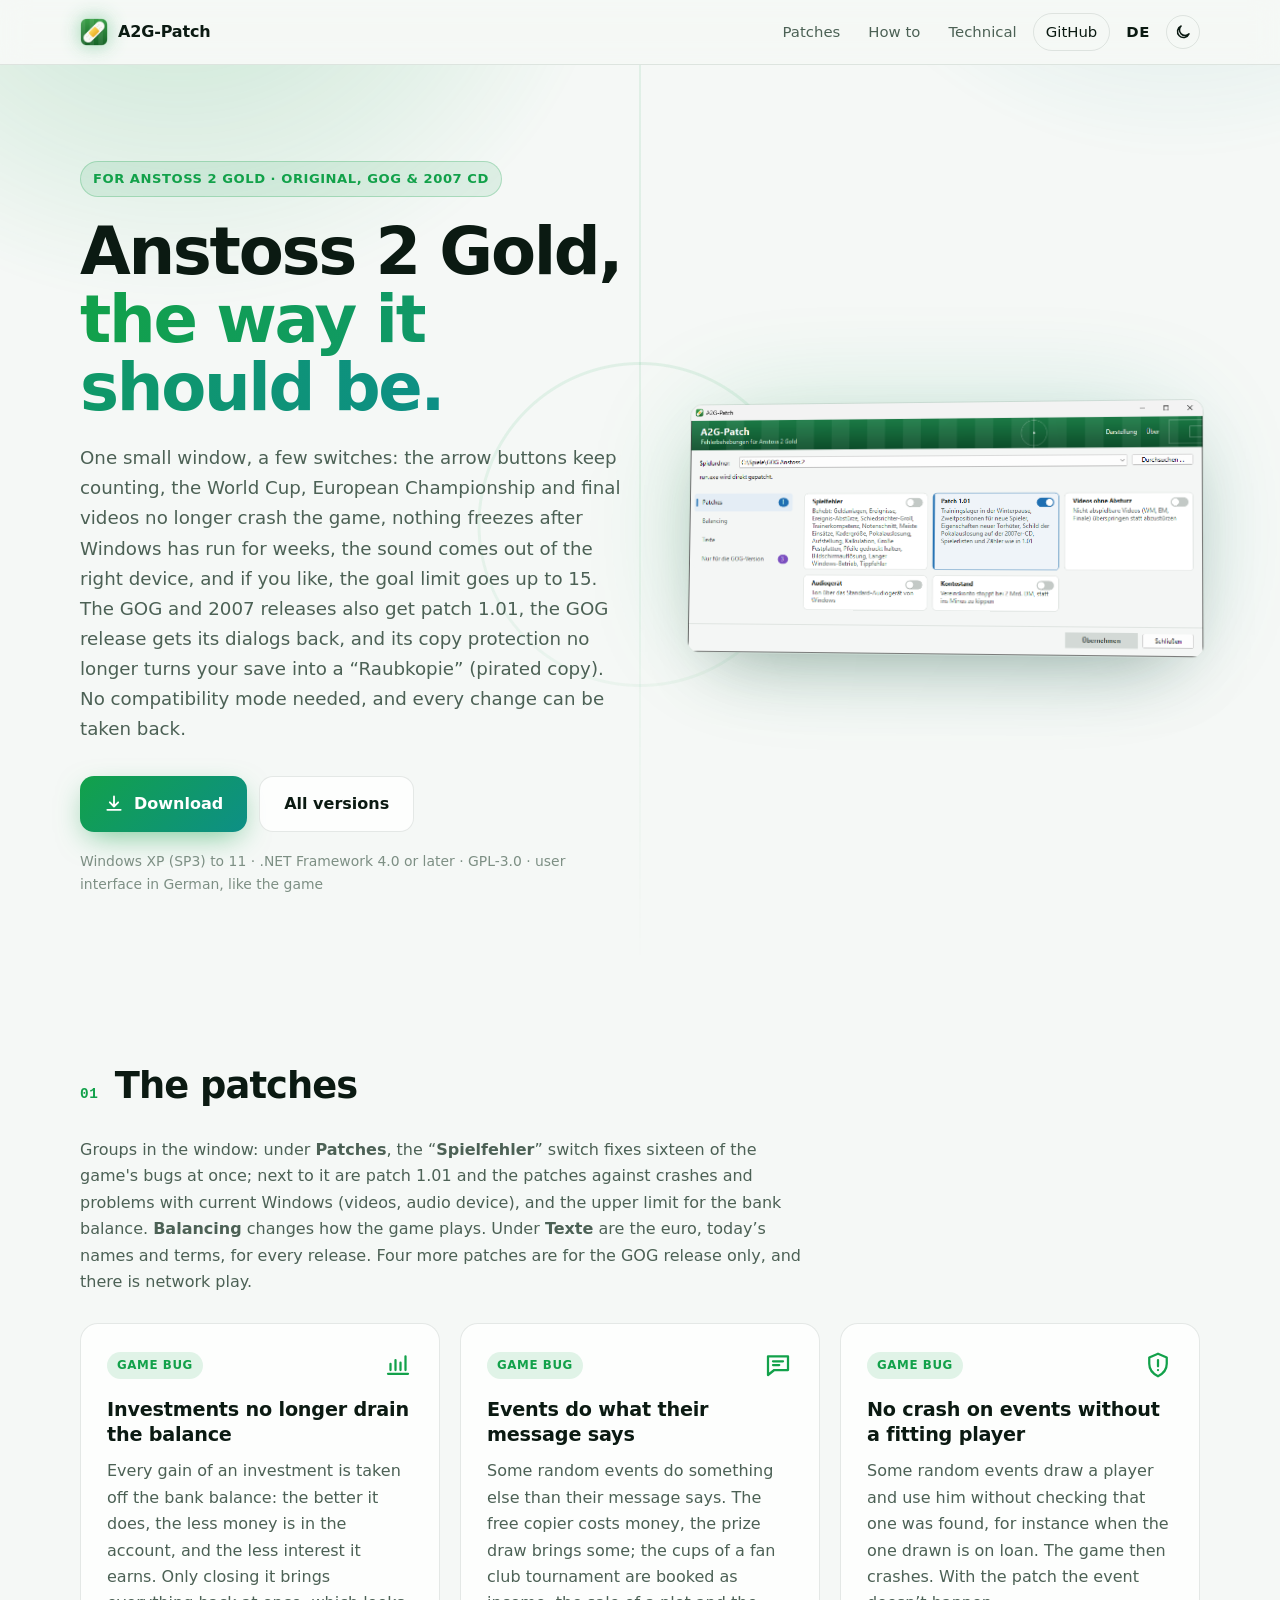
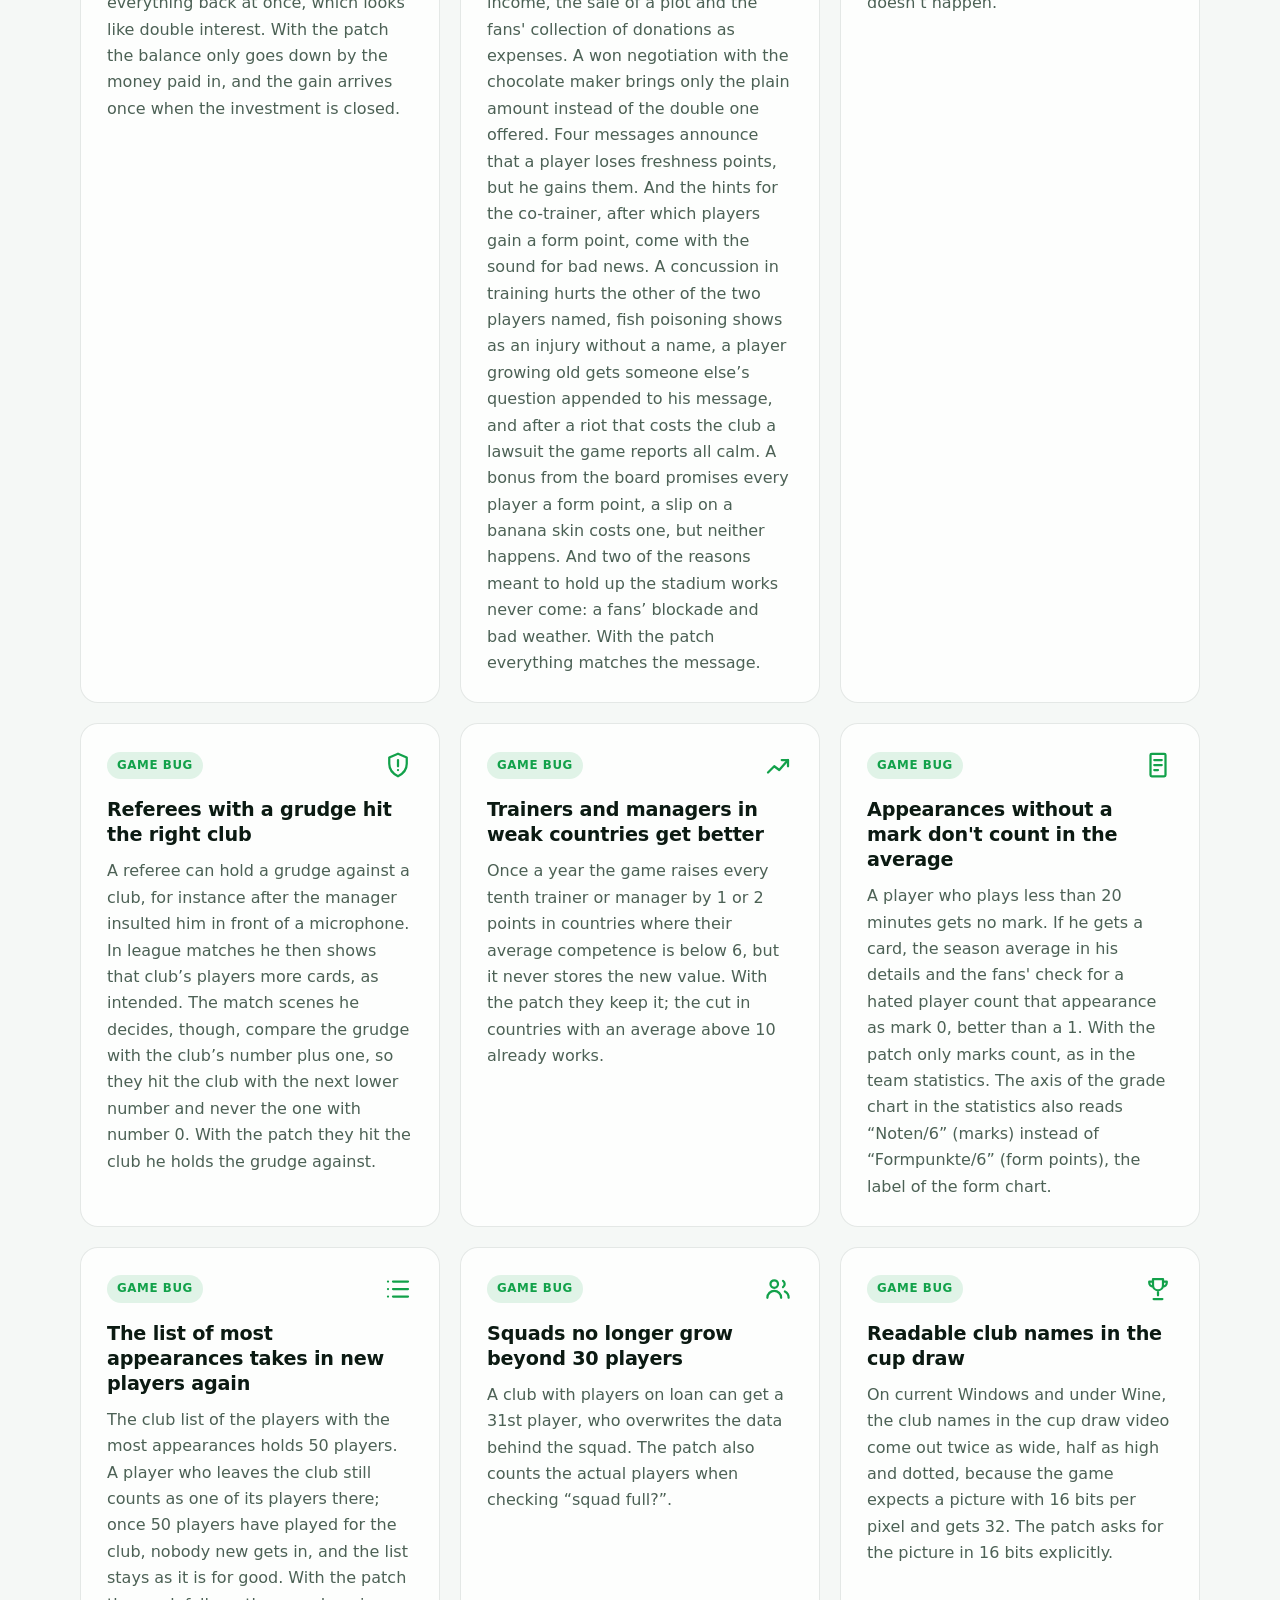
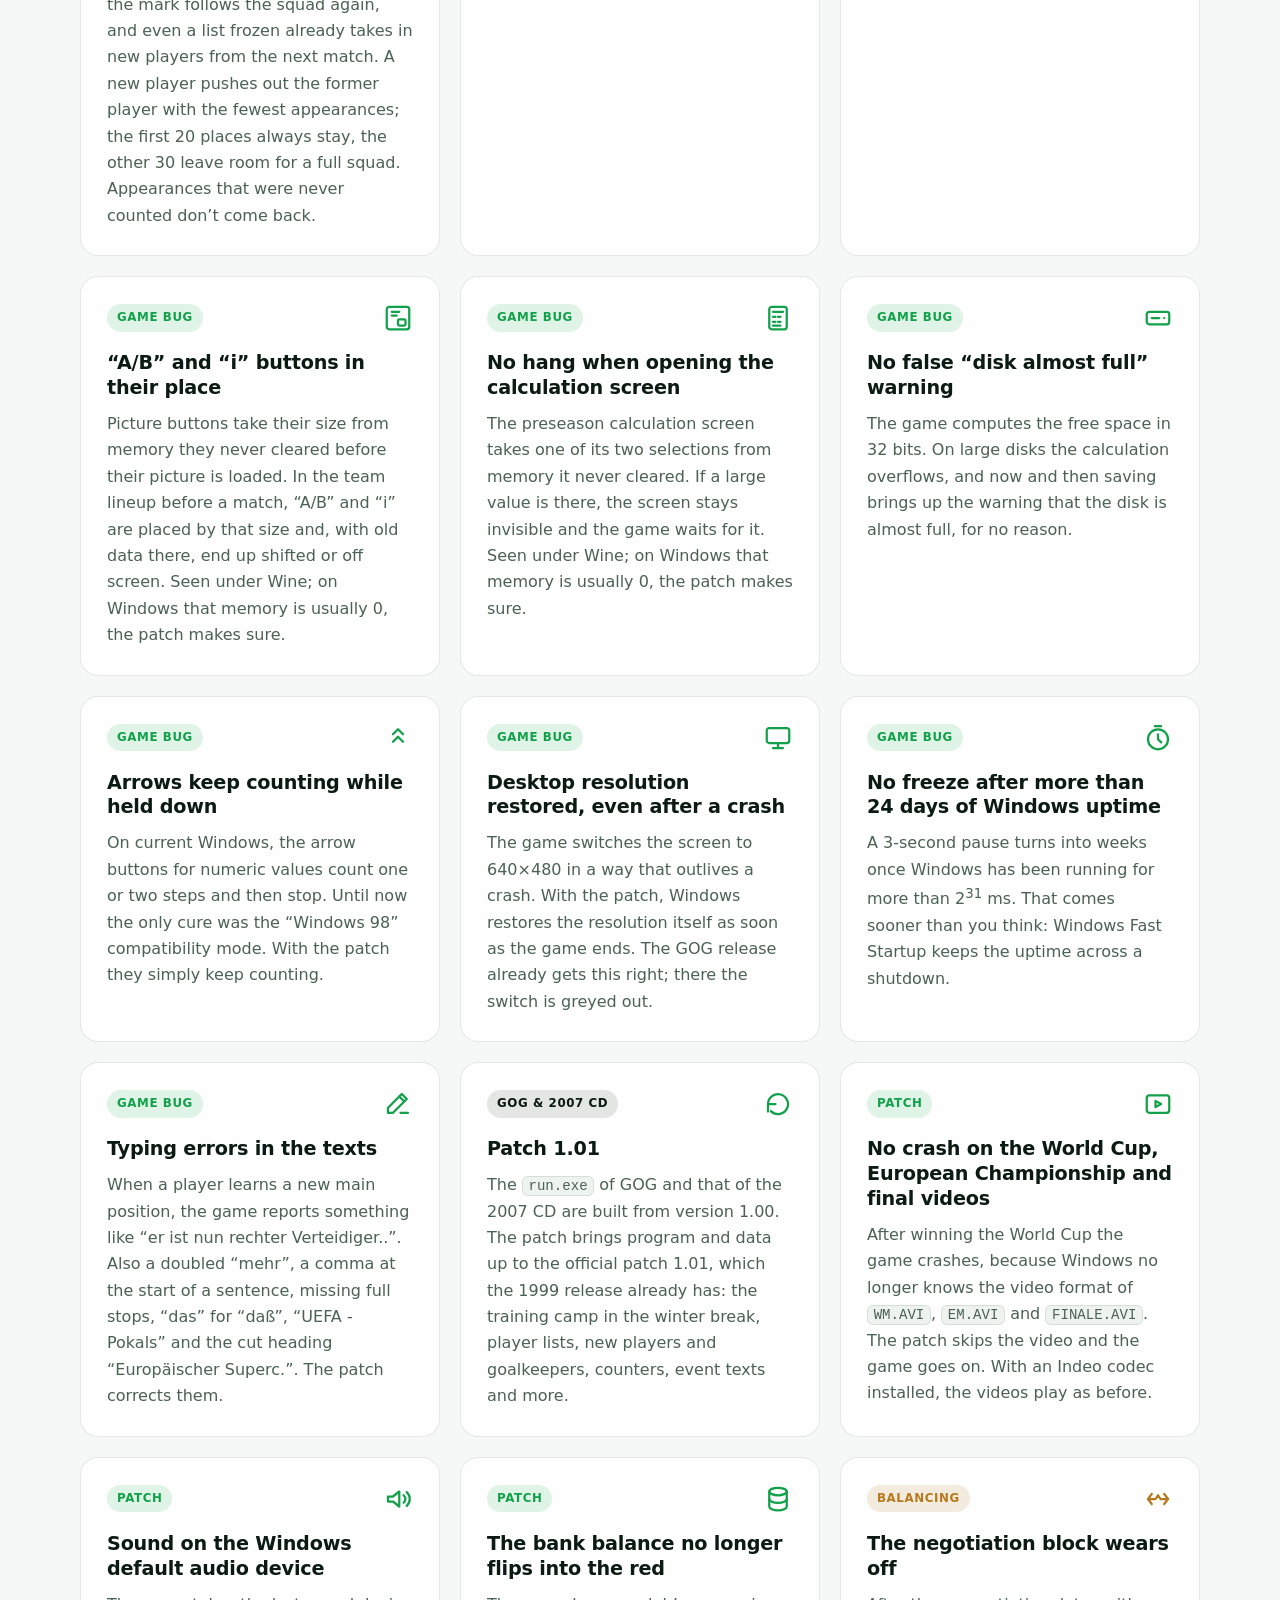
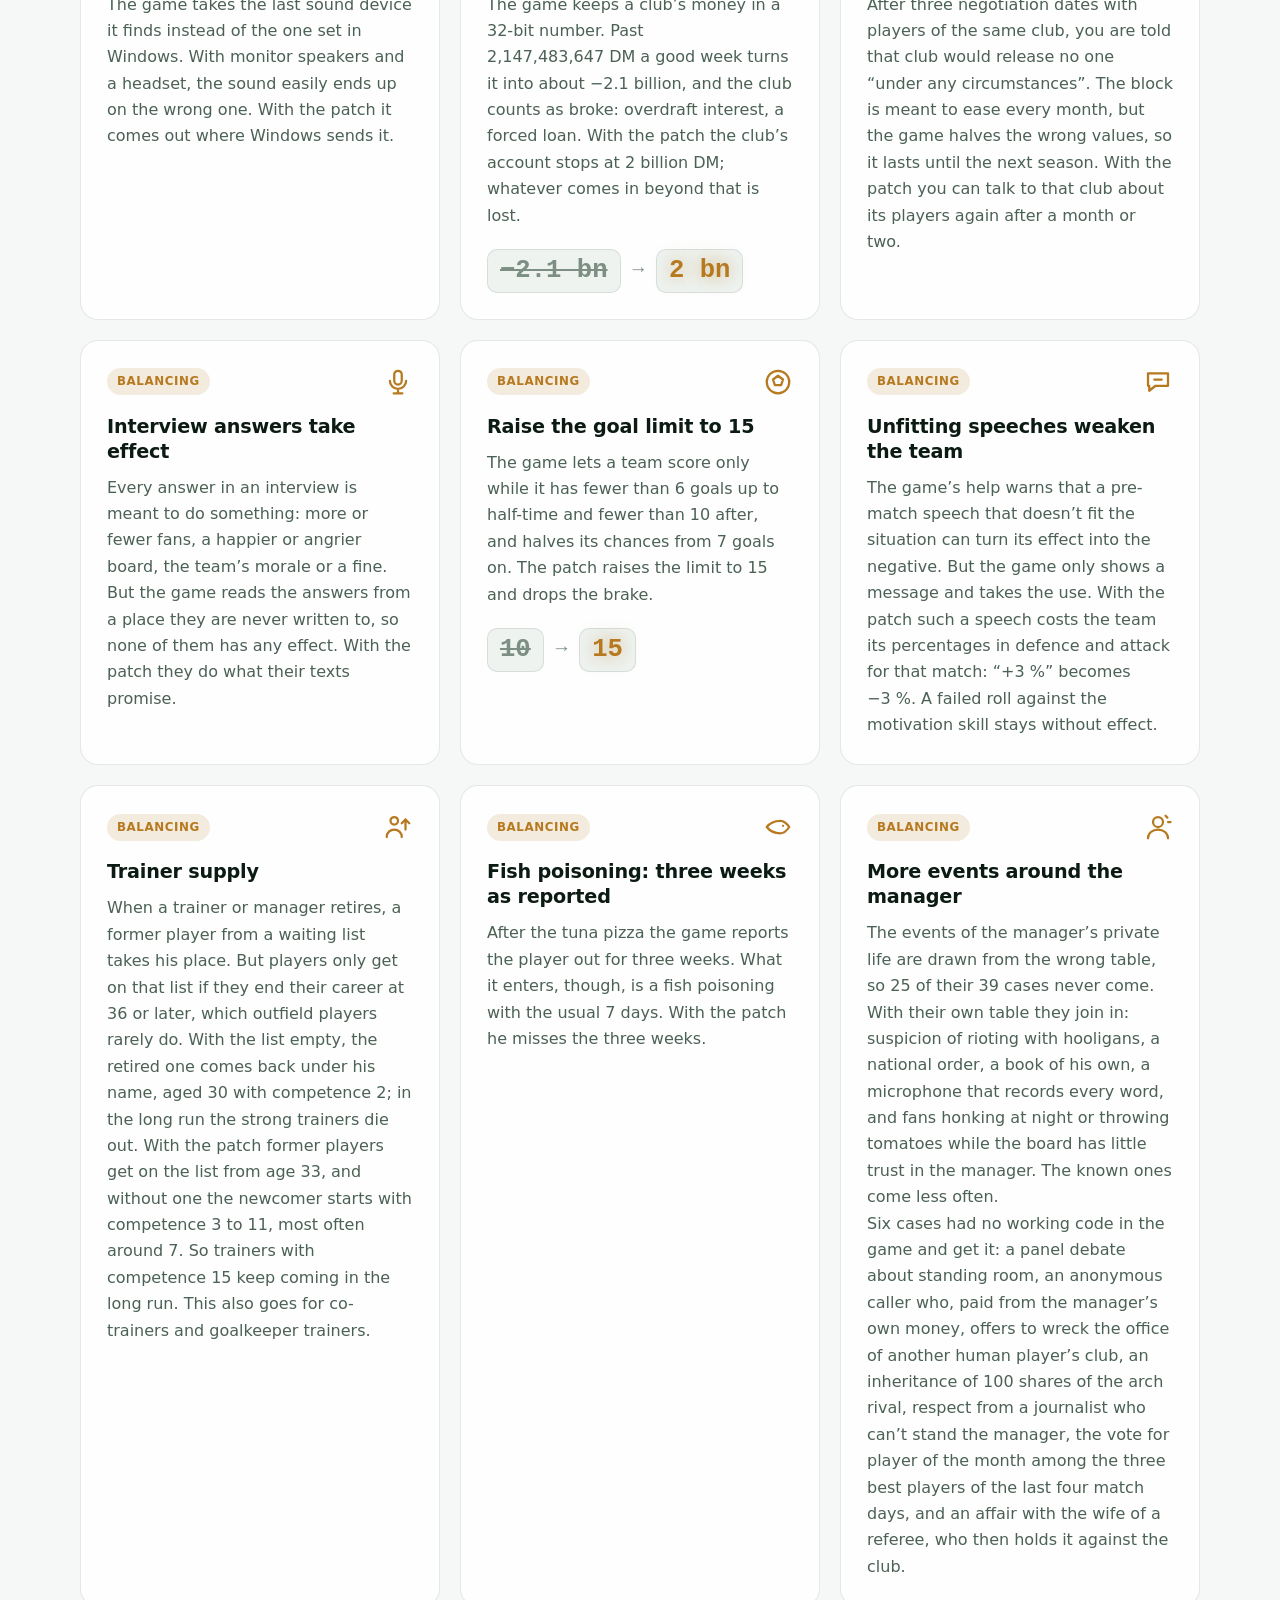
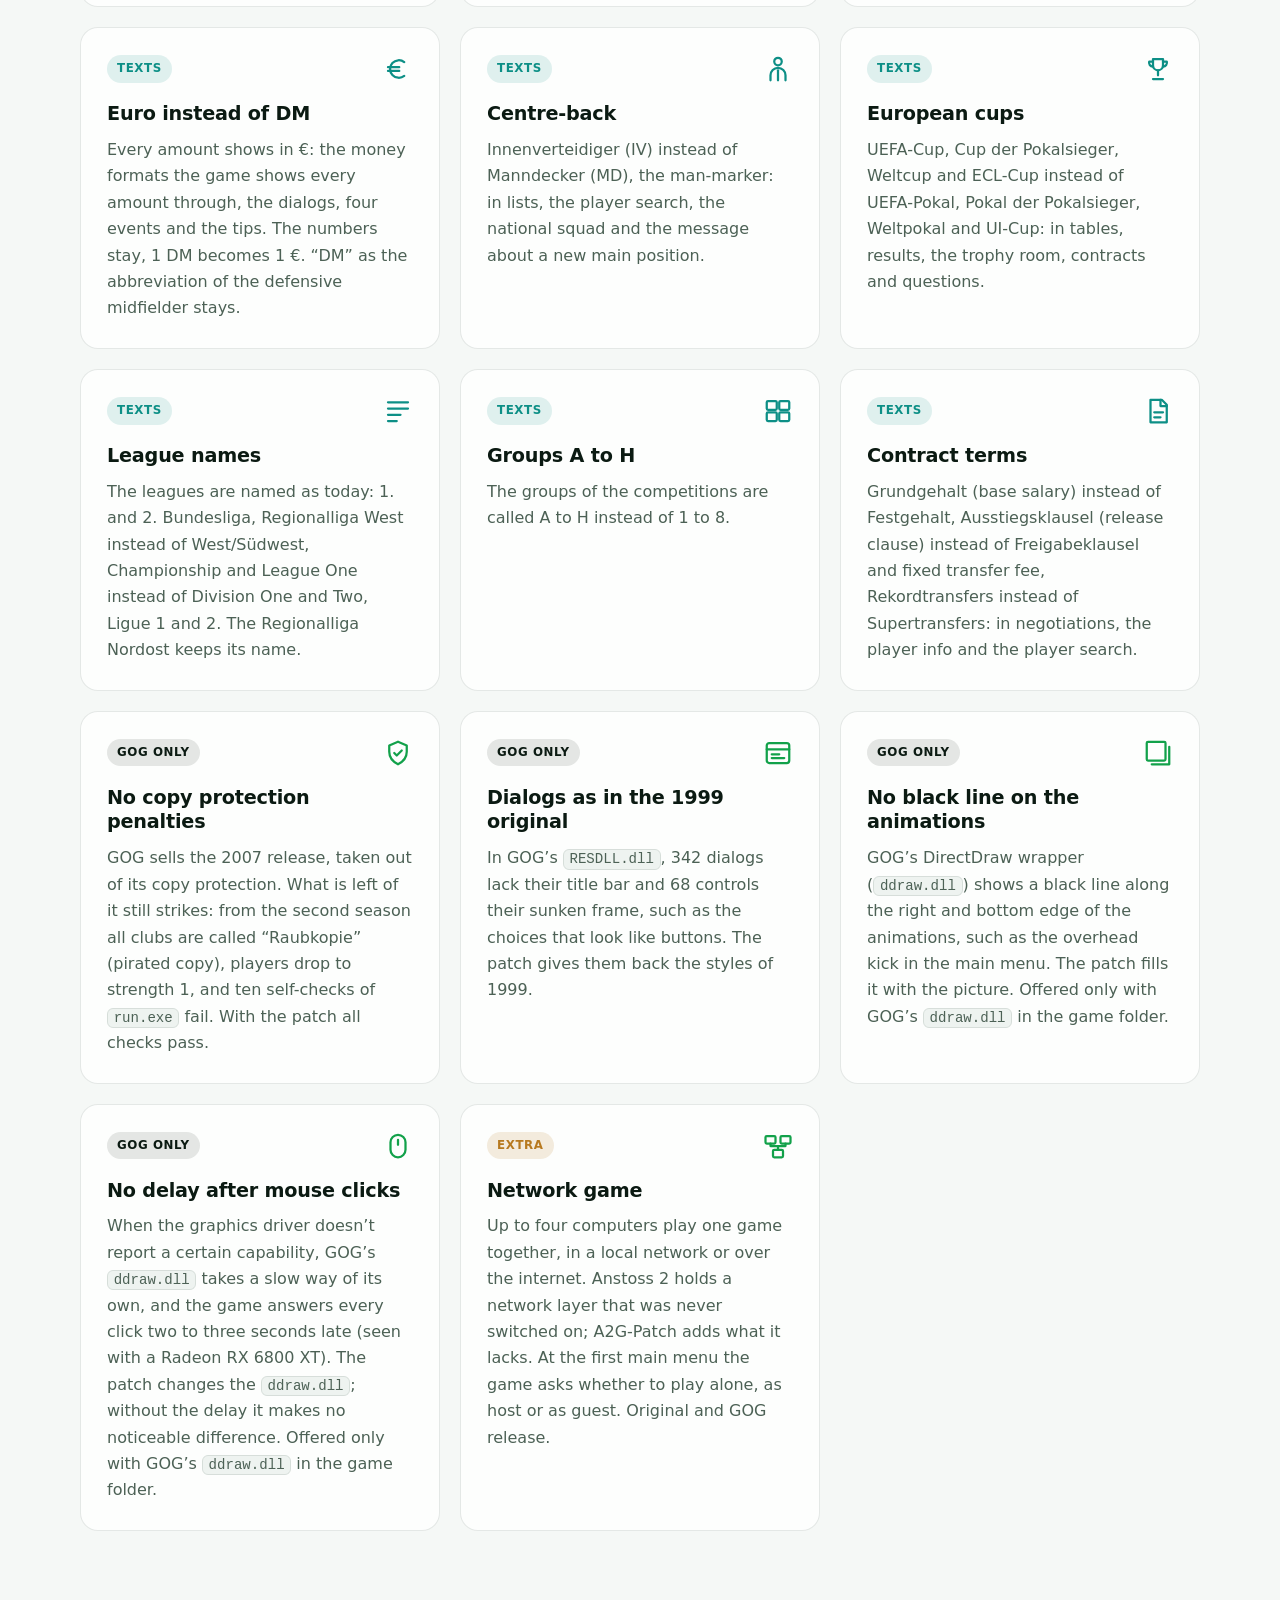
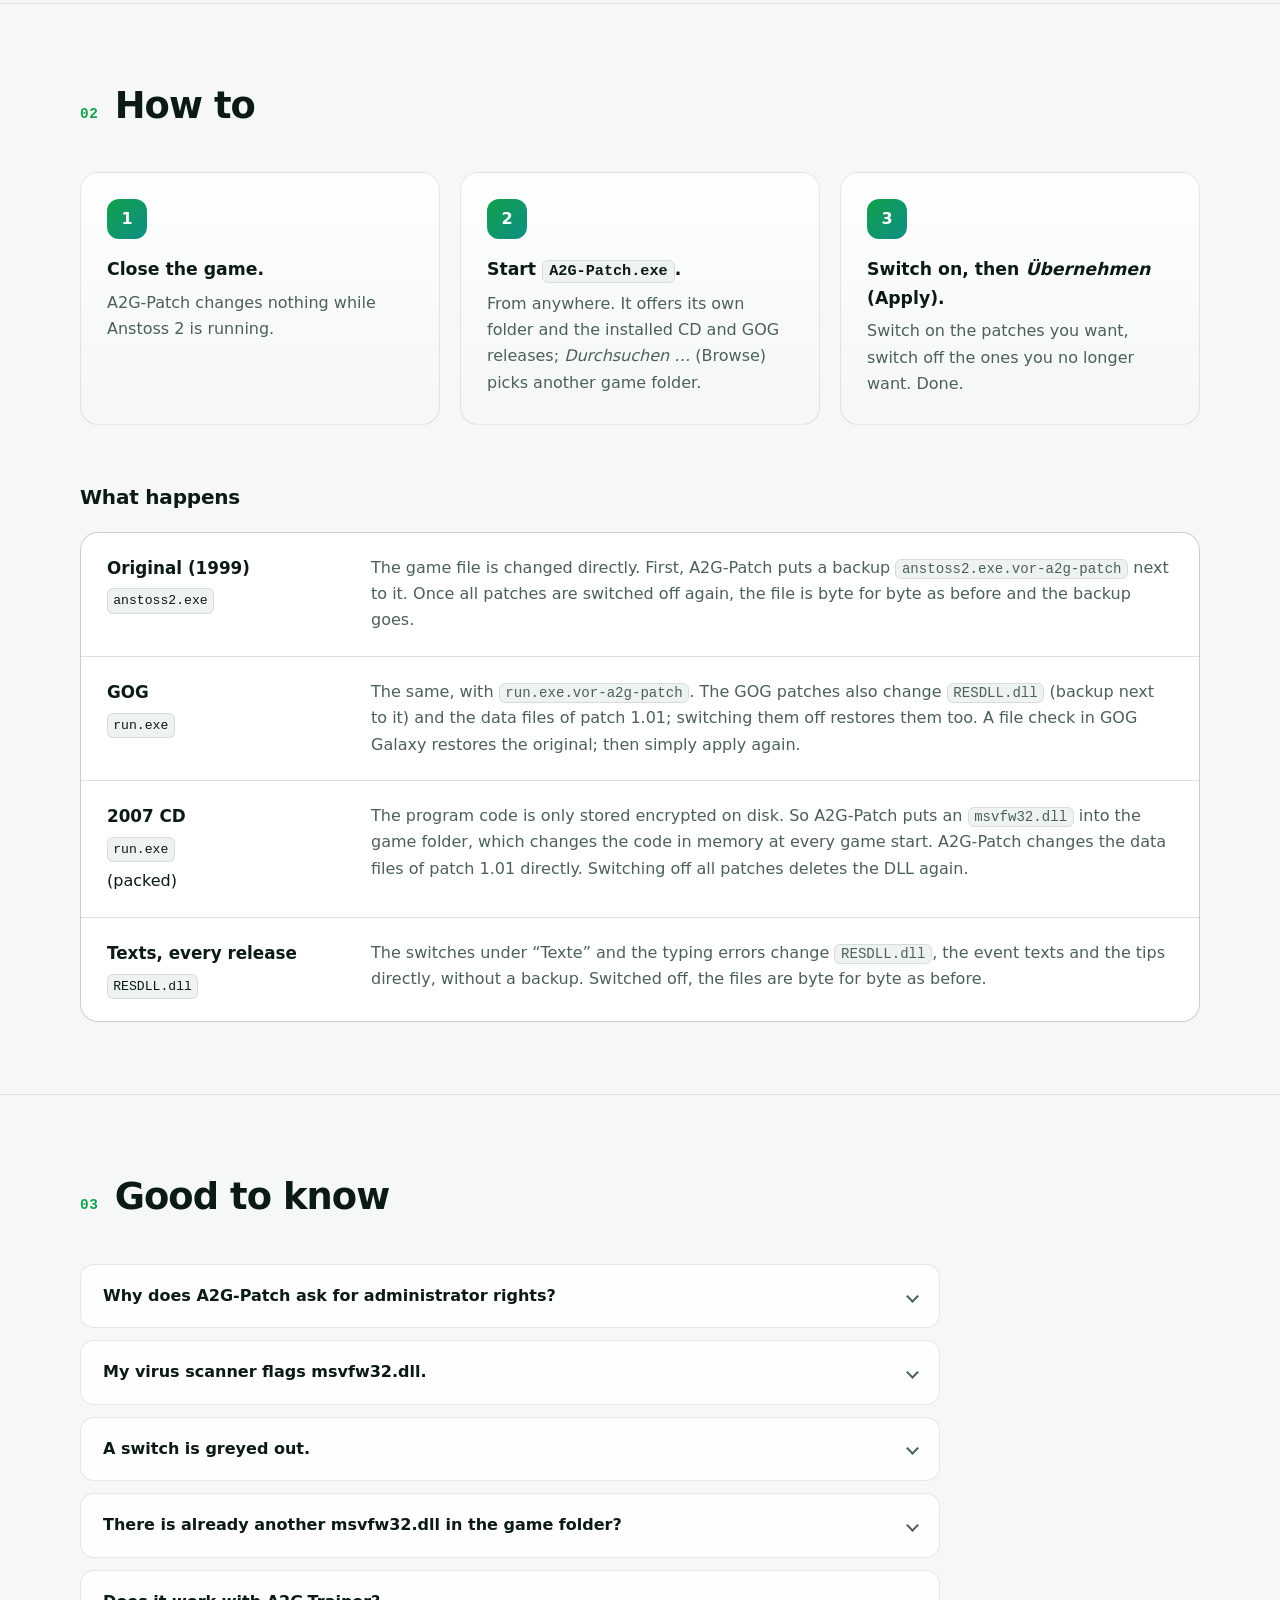
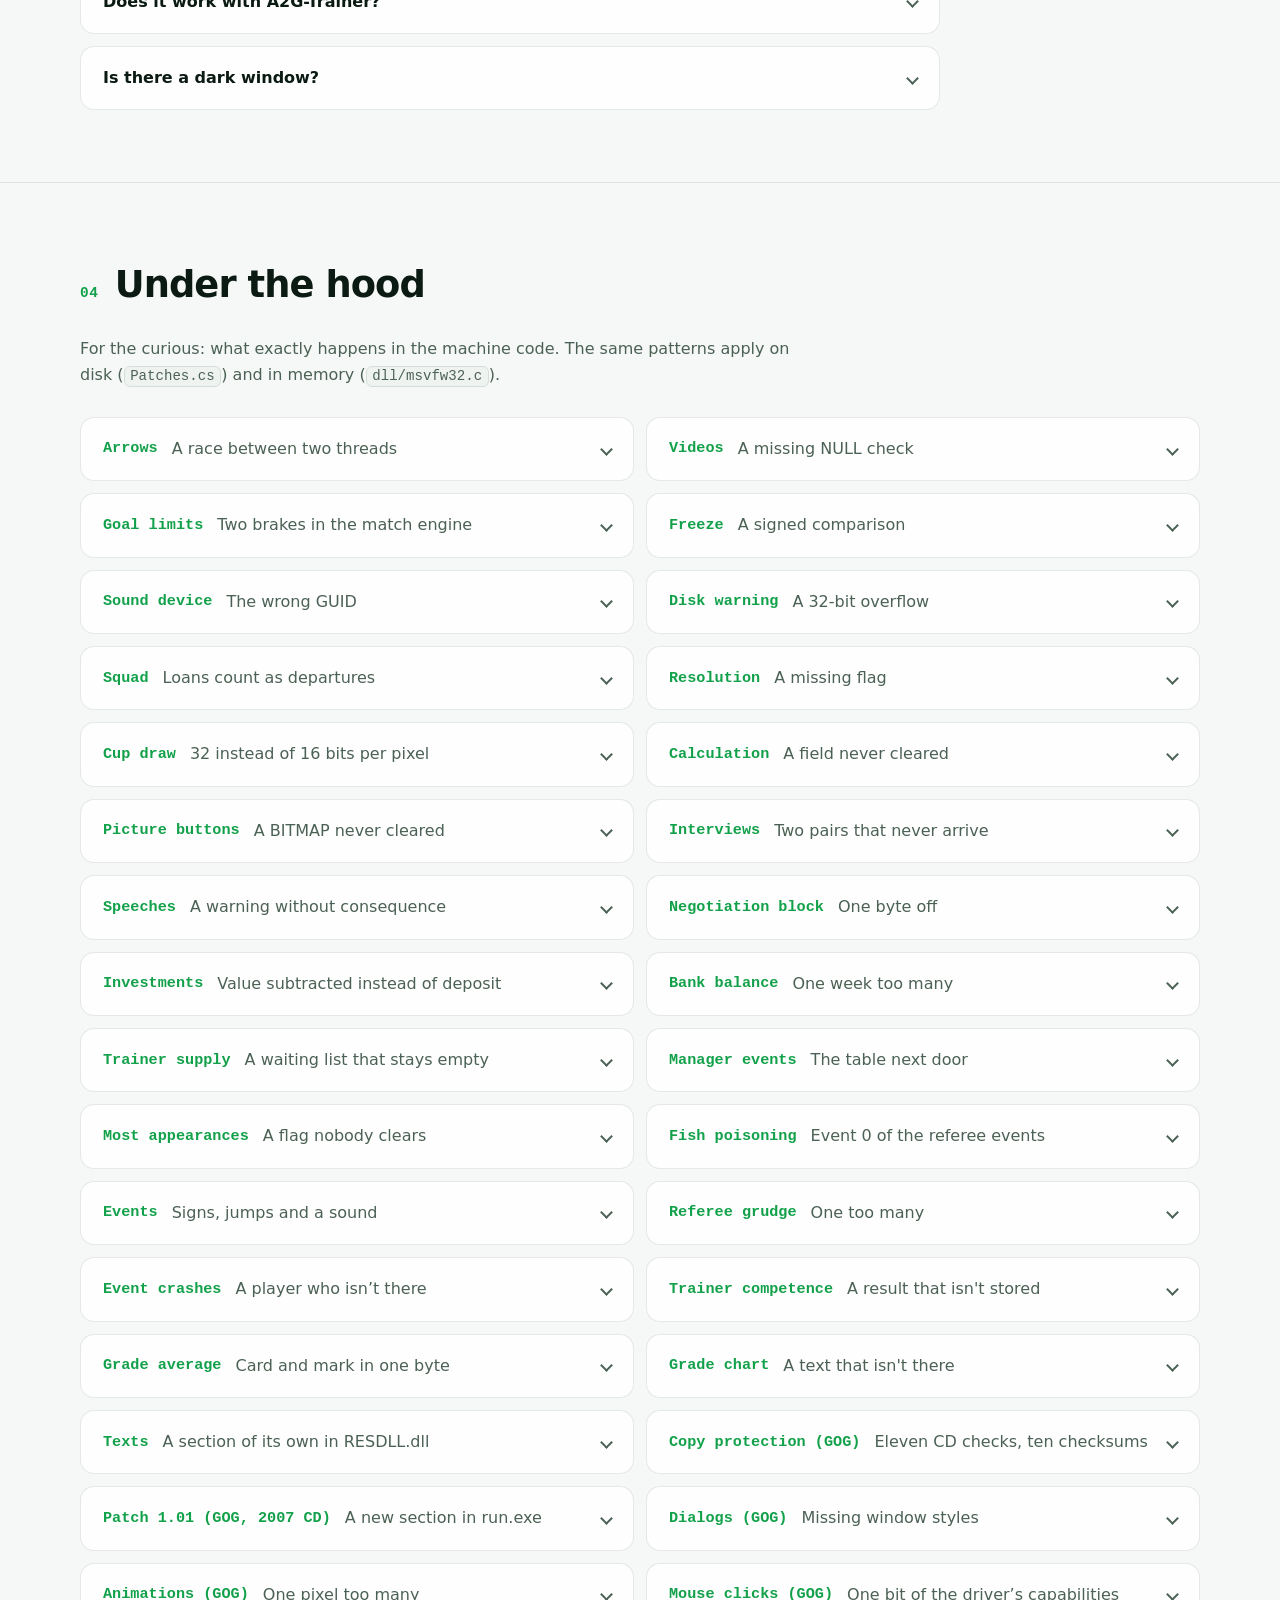
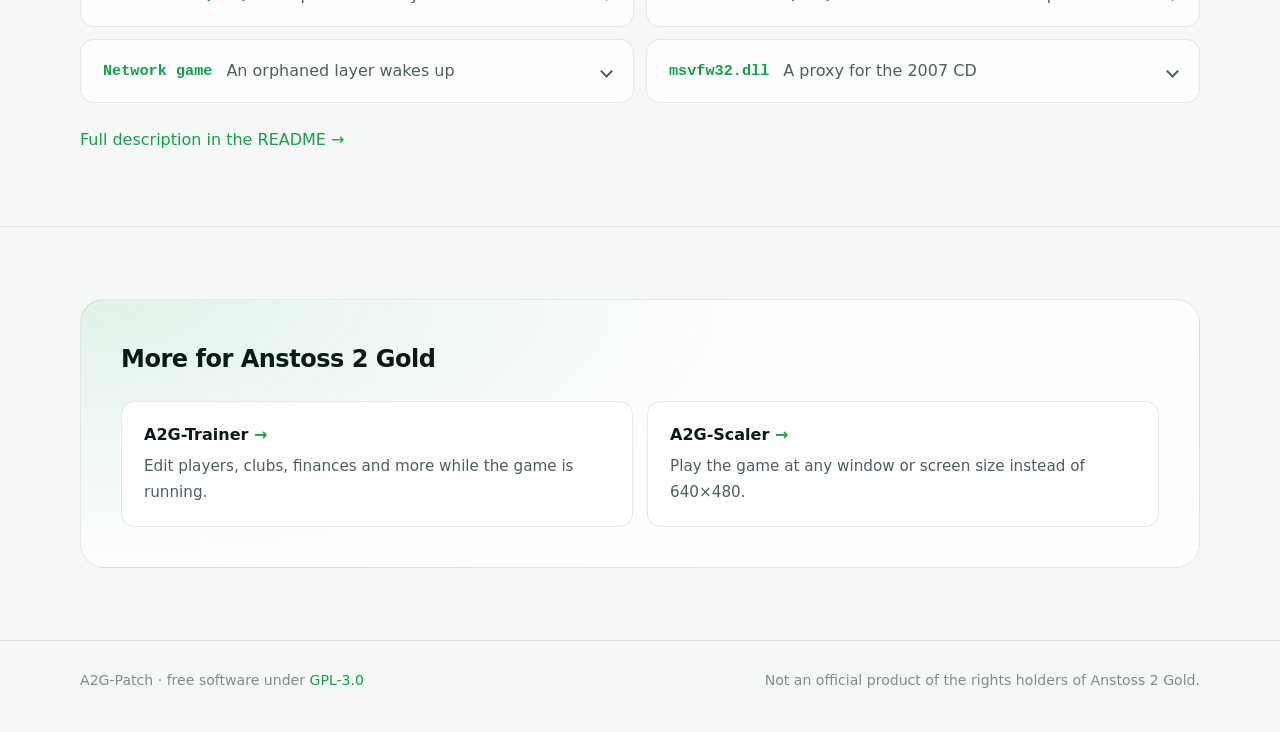
==== site/en/index.html @ 5bccd852 "Merge main into netzwerk: text switches and group list" ====
<!doctype html>
<html lang="en">
<head>
<meta charset="utf-8">
<meta name="viewport" content="width=device-width, initial-scale=1">
<title>A2G-Patch – Bug fixes for Anstoss 2 Gold</title>
<meta name="description" content="Small patches for Anstoss 2 Gold: arrow buttons keep counting, no crash on the World Cup, European Championship and final videos, no freeze, sound on the right device, goal limit raised to 15 and more. For the original, GOG and 2007 CD releases, plus patch 1.01 for GOG and the 2007 CD, and no copy protection penalties for GOG.">
<link rel="icon" href="../favicon.ico">
<link rel="apple-touch-icon" href="../logo.png">
<link rel="stylesheet" href="../style.css">
<link rel="alternate" hreflang="de" href="https://transfairs.github.io/A2G-Patcher/">
<link rel="alternate" hreflang="en" href="https://transfairs.github.io/A2G-Patcher/en/">
<script src="../theme.js"></script>
</head>
<body>

<header class="nav">
  <div class="wrap nav-inner">
    <a class="brand" href="#top"><img class="brand-logo" src="../logo.png" width="28" height="28" alt="">A2G-Patch</a>
    <nav>
      <a href="#patches">Patches</a>
      <a href="#usage">How to</a>
      <a href="#technical">Technical</a>
      <a class="nav-gh" href="https://github.com/transfairs/A2G-Patcher">GitHub</a>
      <a class="nav-lang" href="../" hreflang="de" lang="de" title="Deutsche Fassung">DE</a>
      <button class="theme-btn" id="theme-btn" type="button" aria-label="Dark mode" title="Switch light/dark" hidden>
        <svg class="sun" viewBox="0 0 24 24" aria-hidden="true"><circle cx="12" cy="12" r="4"/><path d="M12 2v2M12 20v2M4.9 4.9l1.4 1.4M17.7 17.7l1.4 1.4M2 12h2M20 12h2M4.9 19.1l1.4-1.4M17.7 6.3l1.4-1.4"/></svg>
        <svg class="moon" viewBox="0 0 24 24" aria-hidden="true"><path d="M20 14.5A8 8 0 1 1 9.5 4a6.5 6.5 0 0 0 10.5 10.5z"/></svg>
      </button>
    </nav>
  </div>
</header>

<main id="top">

<section class="hero">
  <div class="pitch" aria-hidden="true"></div>
  <div class="wrap hero-grid">
    <div class="hero-copy">
      <p class="eyebrow">For Anstoss 2 Gold · Original, GOG &amp; 2007 CD</p>
      <h1>Anstoss 2 Gold,<br><span class="grad">the way it should be.</span></h1>
      <p class="lead">One small window, a few switches: the arrow buttons keep counting, the World Cup, European Championship and final videos no longer crash the game, nothing freezes after Windows has run for weeks, the sound comes out of the right device, and if you like, the goal limit goes up to 15. The GOG and 2007 releases also get patch 1.01, the GOG release gets its dialogs back, and its copy protection no longer turns your save into a “Raubkopie” (pirated copy). No compatibility mode needed, and every change can be taken back.</p>
      <div class="cta">
        <a class="btn btn-primary" href="https://github.com/transfairs/A2G-Patcher/releases/latest/download/A2G-Patch-Latest.zip">
          <svg viewBox="0 0 24 24" aria-hidden="true"><path d="M12 3v12m0 0-5-5m5 5 5-5M4 19h16"/></svg>
          Download
        </a>
        <a class="btn btn-ghost" href="https://github.com/transfairs/A2G-Patcher/releases">All versions</a>
      </div>
      <p class="fine">Windows XP (SP3) to 11 · .NET Framework 4.0 or later · GPL-3.0 · user interface in German, like the game</p>
    </div>
    <figure class="shot">
      <div class="shot-glow" aria-hidden="true"></div>
      <img src="../patch.png" width="1020" height="498" alt="The A2G-Patch window: game folder selection, the groups on the left and one tile with a switch per patch on the right">
    </figure>
  </div>
</section>

<section id="patches" class="section">
  <div class="wrap">
    <h2 class="section-title"><span>01</span>The patches</h2>
    <p class="intro">Groups in the window: under <b>Patches</b>, the “<b>Spielfehler</b>” switch fixes sixteen of the game's bugs at once; next to it are patch 1.01 and the patches against crashes and problems with current Windows (videos, audio device), and the upper limit for the bank balance. <b>Balancing</b> changes how the game plays. Under <b>Texte</b> are the euro, today’s names and terms, for every release. Four more patches are for the GOG release only, and there is network play.</p>
    <div class="cards">
      <article class="card">
        <div class="card-head">
          <span class="tag tag-fix">Game bug</span>
          <svg class="icon" viewBox="0 0 24 24" aria-hidden="true"><path d="M4 19h16"/><path d="M6 16v-5M10 16V8M14 16v-6M18 16V5"/></svg>
        </div>
        <h3>Investments no longer drain the balance</h3>
        <p>Every gain of an investment is taken off the bank balance: the better it does, the less money is in the account, and the less interest it earns. Only closing it brings everything back at once, which looks like double interest. With the patch the balance only goes down by the money paid in, and the gain arrives once when the investment is closed.</p>
      </article>
      <article class="card">
        <div class="card-head">
          <span class="tag tag-fix">Game bug</span>
          <svg class="icon" viewBox="0 0 24 24" aria-hidden="true"><path d="M4 5h16v11H9l-5 4z"/><path d="M8 9h8M8 12h5"/></svg>
        </div>
        <h3>Events do what their message says</h3>
        <p>Some random events do something else than their message says. The free copier costs money, the prize draw brings some; the cups of a fan club tournament are booked as income, the sale of a plot and the fans' collection of donations as expenses. A won negotiation with the chocolate maker brings only the plain amount instead of the double one offered. Four messages announce that a player loses freshness points, but he gains them. And the hints for the co-trainer, after which players gain a form point, come with the sound for bad news. A concussion in training hurts the other of the two players named, fish poisoning shows as an injury without a name, a player growing old gets someone else’s question appended to his message, and after a riot that costs the club a lawsuit the game reports all calm. A bonus from the board promises every player a form point, a slip on a banana skin costs one, but neither happens. And two of the reasons meant to hold up the stadium works never come: a fans’ blockade and bad weather. With the patch everything matches the message.</p>
      </article>
      <article class="card">
        <div class="card-head">
          <span class="tag tag-fix">Game bug</span>
          <svg class="icon" viewBox="0 0 24 24" aria-hidden="true"><path d="M12 3l7 3v5c0 4.5-3 8-7 10-4-2-7-5.5-7-10V6z"/><path d="M12 8v5M12 16h.01"/></svg>
        </div>
        <h3>No crash on events without a fitting player</h3>
        <p>Some random events draw a player and use him without checking that one was found, for instance when the one drawn is on loan. The game then crashes. With the patch the event doesn’t happen.</p>
      </article>
      <article class="card">
        <div class="card-head">
          <span class="tag tag-fix">Game bug</span>
          <svg class="icon" viewBox="0 0 24 24" aria-hidden="true"><path d="M12 3l7 3v5c0 4.5-3 8-7 10-4-2-7-5.5-7-10V6z"/><path d="M12 8v5M12 16h.01"/></svg>
        </div>
        <h3>Referees with a grudge hit the right club</h3>
        <p>A referee can hold a grudge against a club, for instance after the manager insulted him in front of a microphone. In league matches he then shows that club’s players more cards, as intended. The match scenes he decides, though, compare the grudge with the club’s number plus one, so they hit the club with the next lower number and never the one with number&nbsp;0. With the patch they hit the club he holds the grudge against.</p>
      </article>
      <article class="card">
        <div class="card-head">
          <span class="tag tag-fix">Game bug</span>
          <svg class="icon" viewBox="0 0 24 24" aria-hidden="true"><path d="M4 18l5-5 4 3 7-8"/><path d="M15 8h5v5"/></svg>
        </div>
        <h3>Trainers and managers in weak countries get better</h3>
        <p>Once a year the game raises every tenth trainer or manager by 1 or 2 points in countries where their average competence is below 6, but it never stores the new value. With the patch they keep it; the cut in countries with an average above 10 already works.</p>
      </article>
      <article class="card">
        <div class="card-head">
          <span class="tag tag-fix">Game bug</span>
          <svg class="icon" viewBox="0 0 24 24" aria-hidden="true"><rect x="6" y="3" width="12" height="18" rx="1"/><path d="M9 8h6M9 12h6M9 16h3"/></svg>
        </div>
        <h3>Appearances without a mark don't count in the average</h3>
        <p>A player who plays less than 20 minutes gets no mark. If he gets a card, the season average in his details and the fans' check for a hated player count that appearance as mark&nbsp;0, better than a 1. With the patch only marks count, as in the team statistics. The axis of the grade chart in the statistics also reads “Noten/6” (marks) instead of “Formpunkte/6” (form points), the label of the form chart.</p>
      </article>
      <article class="card">
        <div class="card-head">
          <span class="tag tag-fix">Game bug</span>
          <svg class="icon" viewBox="0 0 24 24" aria-hidden="true"><path d="M8 6h12M8 12h12M8 18h12"/><path d="M4 6h.01M4 12h.01M4 18h.01"/></svg>
        </div>
        <h3>The list of most appearances takes in new players again</h3>
        <p>The club list of the players with the most appearances holds 50 players. A player who leaves the club still counts as one of its players there; once 50 players have played for the club, nobody new gets in, and the list stays as it is for good. With the patch the mark follows the squad again, and even a list frozen already takes in new players from the next match. A new player pushes out the former player with the fewest appearances; the first 20&nbsp;places always stay, the other 30 leave room for a full squad. Appearances that were never counted don’t come back.</p>
      </article>
      <article class="card">
        <div class="card-head">
          <span class="tag tag-fix">Game bug</span>
          <svg class="icon" viewBox="0 0 24 24" aria-hidden="true"><circle cx="9" cy="8" r="3"/><path d="M3.5 19a5.5 5.5 0 0 1 11 0M16 5.5a3 3 0 0 1 0 5M17.5 14a5.5 5.5 0 0 1 3 5"/></svg>
        </div>
        <h3>Squads no longer grow beyond 30 players</h3>
        <p>A club with players on loan can get a 31st&nbsp;player, who overwrites the data behind the squad. The patch also counts the actual players when checking “squad full?”.</p>
      </article>
      <article class="card">
        <div class="card-head">
          <span class="tag tag-fix">Game bug</span>
          <svg class="icon" viewBox="0 0 24 24" aria-hidden="true"><path d="M8 4h8v5a4 4 0 0 1-8 0zM8 6H5v1a3 3 0 0 0 3 3M16 6h3v1a3 3 0 0 1-3 3M12 13v4M8.5 20h7"/></svg>
        </div>
        <h3>Readable club names in the cup draw</h3>
        <p>On current Windows and under Wine, the club names in the cup draw video come out twice as wide, half as high and dotted, because the game expects a picture with 16&nbsp;bits per pixel and gets 32. The patch asks for the picture in 16&nbsp;bits explicitly.</p>
      </article>
      <article class="card">
        <div class="card-head">
          <span class="tag tag-fix">Game bug</span>
          <svg class="icon" viewBox="0 0 24 24" aria-hidden="true"><rect x="3" y="3" width="18" height="18" rx="2"/><rect x="12" y="13" width="6" height="5" rx="1"/><path d="M7 7h6M7 10h4"/></svg>
        </div>
        <h3>“A/B” and “i” buttons in their place</h3>
        <p>Picture buttons take their size from memory they never cleared before their picture is loaded. In the team lineup before a match, “A/B” and “i” are placed by that size and, with old data there, end up shifted or off screen. Seen under Wine; on Windows that memory is usually 0, the patch makes sure.</p>
      </article>
      <article class="card">
        <div class="card-head">
          <span class="tag tag-fix">Game bug</span>
          <svg class="icon" viewBox="0 0 24 24" aria-hidden="true"><rect x="5" y="3" width="14" height="18" rx="2"/><path d="M8 7h8M8 11h2M12 11h2M8 15h2M12 15h2M8 18h6"/></svg>
        </div>
        <h3>No hang when opening the calculation screen</h3>
        <p>The preseason calculation screen takes one of its two selections from memory it never cleared. If a large value is there, the screen stays invisible and the game waits for it. Seen under Wine; on Windows that memory is usually 0, the patch makes sure.</p>
      </article>
      <article class="card">
        <div class="card-head">
          <span class="tag tag-fix">Game bug</span>
          <svg class="icon" viewBox="0 0 24 24" aria-hidden="true"><rect x="3" y="7" width="18" height="10" rx="2"/><path d="M7 12h6M17 12h.01"/></svg>
        </div>
        <h3>No false “disk almost full” warning</h3>
        <p>The game computes the free space in 32&nbsp;bits. On large disks the calculation overflows, and now and then saving brings up the warning that the disk is almost full, for no reason.</p>
      </article>
      <article class="card">
        <div class="card-head">
          <span class="tag tag-fix">Game bug</span>
          <svg class="icon" viewBox="0 0 24 24" aria-hidden="true"><path d="M8 15l4-4 4 4M8 9l4-4 4 4"/></svg>
        </div>
        <h3>Arrows keep counting while held down</h3>
        <p>On current Windows, the arrow buttons for numeric values count one or two steps and then stop. Until now the only cure was the “Windows&nbsp;98” compatibility mode. With the patch they simply keep counting.</p>
      </article>
      <article class="card">
        <div class="card-head">
          <span class="tag tag-fix">Game bug</span>
          <svg class="icon" viewBox="0 0 24 24" aria-hidden="true"><rect x="3" y="4" width="18" height="12" rx="2"/><path d="M8 20h8M12 16v4"/></svg>
        </div>
        <h3>Desktop resolution restored, even after a crash</h3>
        <p>The game switches the screen to 640×480 in a way that outlives a crash. With the patch, Windows restores the resolution itself as soon as the game ends. The GOG release already gets this right; there the switch is greyed out.</p>
      </article>
      <article class="card">
        <div class="card-head">
          <span class="tag tag-fix">Game bug</span>
          <svg class="icon" viewBox="0 0 24 24" aria-hidden="true"><circle cx="12" cy="13" r="8"/><path d="M12 9v4l2.5 2.5M9.5 2.5h5"/></svg>
        </div>
        <h3>No freeze after more than 24 days of Windows uptime</h3>
        <p>A 3-second pause turns into weeks once Windows has been running for more than 2<sup>31</sup>&nbsp;ms. That comes sooner than you think: Windows Fast Startup keeps the uptime across a shutdown.</p>
      </article>
      <article class="card">
        <div class="card-head">
          <span class="tag tag-fix">Game bug</span>
          <svg class="icon" viewBox="0 0 24 24" aria-hidden="true"><path d="M4 19h4L19 8l-4-4L4 15z"/><path d="M13 6l4 4M14 19h6"/></svg>
        </div>
        <h3>Typing errors in the texts</h3>
        <p>When a player learns a new main position, the game reports something like “er ist nun rechter Verteidiger..”. Also a doubled “mehr”, a comma at the start of a sentence, missing full stops, “das” for “daß”, “UEFA - Pokals” and the cut heading “Europäischer Superc.”. The patch corrects them.</p>
      </article>
      <article class="card">
        <div class="card-head">
          <span class="tag tag-gog">GOG &amp; 2007 CD</span>
          <svg class="icon" viewBox="0 0 24 24" aria-hidden="true"><path d="M4 12a8 8 0 1 1 2.3 5.7M4 18v-6h6"/></svg>
        </div>
        <h3>Patch 1.01</h3>
        <p>The <code>run.exe</code> of GOG and that of the 2007 CD are built from version 1.00. The patch brings program and data up to the official patch 1.01, which the 1999 release already has: the training camp in the winter break, player lists, new players and goalkeepers, counters, event texts and more.</p>
      </article>
      <article class="card">
        <div class="card-head">
          <span class="tag tag-fix">Patch</span>
          <svg class="icon" viewBox="0 0 24 24" aria-hidden="true"><rect x="3" y="5" width="18" height="14" rx="2"/><path d="M10 9.5v5l4.5-2.5z"/></svg>
        </div>
        <h3>No crash on the World Cup, European Championship and final videos</h3>
        <p>After winning the World Cup the game crashes, because Windows no longer knows the video format of <code>WM.AVI</code>, <code>EM.AVI</code> and <code>FINALE.AVI</code>. The patch skips the video and the game goes on. With an Indeo codec installed, the videos play as before.</p>
      </article>
      <article class="card">
        <div class="card-head">
          <span class="tag tag-fix">Patch</span>
          <svg class="icon" viewBox="0 0 24 24" aria-hidden="true"><path d="M4 10v4h4l5 4V6L8 10z"/><path d="M16.5 9a4 4 0 0 1 0 6M19 6.5a7.5 7.5 0 0 1 0 11"/></svg>
        </div>
        <h3>Sound on the Windows default audio device</h3>
        <p>The game takes the last sound device it finds instead of the one set in Windows. With monitor speakers and a headset, the sound easily ends up on the wrong one. With the patch it comes out where Windows sends it.</p>
      </article>
      <article class="card">
        <div class="card-head">
          <span class="tag tag-fix">Patch</span>
          <svg class="icon" viewBox="0 0 24 24" aria-hidden="true"><ellipse cx="12" cy="6" rx="7" ry="3"/><path d="M5 6v6c0 1.7 3.1 3 7 3s7-1.3 7-3V6"/><path d="M5 12v6c0 1.7 3.1 3 7 3s7-1.3 7-3v-6"/></svg>
        </div>
        <h3>The bank balance no longer flips into the red</h3>
        <p>The game keeps a club’s money in a 32-bit number. Past 2,147,483,647&nbsp;DM a good week turns it into about −2.1&nbsp;billion, and the club counts as broke: overdraft interest, a forced loan. With the patch the club’s account stops at 2&nbsp;billion&nbsp;DM; whatever comes in beyond that is lost.</p>
        <div class="score" aria-label="Upper limit 2 billion DM">
          <span class="old">−2.1 bn</span><span class="arrow">→</span><span class="new">2 bn</span>
        </div>
      </article>
      <article class="card card-alt">
        <div class="card-head">
          <span class="tag tag-opt">Balancing</span>
          <svg class="icon" viewBox="0 0 24 24" aria-hidden="true"><path d="M4 12h6l2-3 2 3h6"/><path d="M7 8l-3 4 3 4M17 8l3 4-3 4"/></svg>
        </div>
        <h3>The negotiation block wears off</h3>
        <p>After three negotiation dates with players of the same club, you are told that club would release no one “under any circumstances”. The block is meant to ease every month, but the game halves the wrong values, so it lasts until the next season. With the patch you can talk to that club about its players again after a month or two.</p>
      </article>
      <article class="card card-alt">
        <div class="card-head">
          <span class="tag tag-opt">Balancing</span>
          <svg class="icon" viewBox="0 0 24 24" aria-hidden="true"><rect x="9" y="3" width="6" height="11" rx="3"/><path d="M5.5 11a6.5 6.5 0 0 0 13 0M12 17.5V21M8.5 21h7"/></svg>
        </div>
        <h3>Interview answers take effect</h3>
        <p>Every answer in an interview is meant to do something: more or fewer fans, a happier or angrier board, the team’s morale or a fine. But the game reads the answers from a place they are never written to, so none of them has any effect. With the patch they do what their texts promise.</p>
      </article>
      <article class="card card-alt">
        <div class="card-head">
          <span class="tag tag-opt">Balancing</span>
          <svg class="icon" viewBox="0 0 24 24" aria-hidden="true"><circle cx="12" cy="12" r="9"/><path d="M12 7l4 3-1.5 4.5h-5L8 10z"/></svg>
        </div>
        <h3>Raise the goal limit to 15</h3>
        <p>The game lets a team score only while it has fewer than 6 goals up to half-time and fewer than 10 after, and halves its chances from 7 goals on. The patch raises the limit to 15 and drops the brake.</p>
        <div class="score" aria-label="Limit raised from 10 to 15 goals">
          <span class="old">10</span><span class="arrow">→</span><span class="new">15</span>
        </div>
      </article>
      <article class="card card-alt">
        <div class="card-head">
          <span class="tag tag-opt">Balancing</span>
          <svg class="icon" viewBox="0 0 24 24" aria-hidden="true"><path d="M4 5h16v10H10l-5 4v-4H4z"/><path d="M9 10h6"/></svg>
        </div>
        <h3>Unfitting speeches weaken the team</h3>
        <p>The game’s help warns that a pre-match speech that doesn’t fit the situation can turn its effect into the negative. But the game only shows a message and takes the use. With the patch such a speech costs the team its percentages in defence and attack for that match: “+3&nbsp;%” becomes −3&nbsp;%. A failed roll against the motivation skill stays without effect.</p>
      </article>
      <article class="card card-alt">
        <div class="card-head">
          <span class="tag tag-opt">Balancing</span>
          <svg class="icon" viewBox="0 0 24 24" aria-hidden="true"><circle cx="9" cy="7" r="3"/><path d="M3 20c0-3.5 2.7-6 6-6s6 2.5 6 6"/><path d="M18 14V6"/><path d="M15 9l3-3 3 3"/></svg>
        </div>
        <h3>Trainer supply</h3>
        <p>When a trainer or manager retires, a former player from a waiting list takes his place. But players only get on that list if they end their career at 36 or later, which outfield players rarely do. With the list empty, the retired one comes back under his name, aged 30 with competence 2; in the long run the strong trainers die out. With the patch former players get on the list from age 33, and without one the newcomer starts with competence 3 to 11, most often around 7. So trainers with competence 15 keep coming in the long run. This also goes for co-trainers and goalkeeper trainers.</p>
      </article>
      <article class="card card-alt">
        <div class="card-head">
          <span class="tag tag-opt">Balancing</span>
          <svg class="icon" viewBox="0 0 24 24" aria-hidden="true"><path d="M3 12c3-4 7-5 11-5 3 0 5 2 7 5-2 3-4 5-7 5-4 0-8-1-11-5z"/><path d="M16 11h.01"/></svg>
        </div>
        <h3>Fish poisoning: three weeks as reported</h3>
        <p>After the tuna pizza the game reports the player out for three weeks. What it enters, though, is a fish poisoning with the usual 7&nbsp;days. With the patch he misses the three weeks.</p>
      </article>
      <article class="card card-alt">
        <div class="card-head">
          <span class="tag tag-opt">Balancing</span>
          <svg class="icon" viewBox="0 0 24 24" aria-hidden="true"><circle cx="12" cy="8" r="4"/><path d="M4 21c0-4 3.6-7 8-7s8 3 8 7"/><path d="M18 3l1.5 1.5M20 8h2"/></svg>
        </div>
        <h3>More events around the manager</h3>
        <p>The events of the manager’s private life are drawn from the wrong table, so 25 of their 39 cases never come. With their own table they join in: suspicion of rioting with hooligans, a national order, a book of his own, a microphone that records every word, and fans honking at night or throwing tomatoes while the board has little trust in the manager. The known ones come less often.</p>
        <p>Six cases had no working code in the game and get it: a panel debate about standing room, an anonymous caller who, paid from the manager’s own money, offers to wreck the office of another human player’s club, an inheritance of 100&nbsp;shares of the arch rival, respect from a journalist who can’t stand the manager, the vote for player of the month among the three best players of the last four match days, and an affair with the wife of a referee, who then holds it against the club.</p>
      </article>
      <article class="card card-text">
        <div class="card-head">
          <span class="tag tag-text">Texts</span>
          <svg class="icon" viewBox="0 0 24 24" aria-hidden="true"><path d="M17 6.5A7 7 0 1 0 17 17.5"/><path d="M4 10.5h9M4 13.5h9"/></svg>
        </div>
        <h3>Euro instead of DM</h3>
        <p>Every amount shows in €: the money formats the game shows every amount through, the dialogs, four events and the tips. The numbers stay, 1&nbsp;DM becomes 1&nbsp;€. “DM” as the abbreviation of the defensive midfielder stays.</p>
      </article>
      <article class="card card-text">
        <div class="card-head">
          <span class="tag tag-text">Texts</span>
          <svg class="icon" viewBox="0 0 24 24" aria-hidden="true"><circle cx="12" cy="6" r="3"/><path d="M6 21v-4a6 6 0 0 1 12 0v4"/><path d="M12 13v8"/></svg>
        </div>
        <h3>Centre-back</h3>
        <p>Innenverteidiger (IV) instead of Manndecker (MD), the man-marker: in lists, the player search, the national squad and the message about a new main position.</p>
      </article>
      <article class="card card-text">
        <div class="card-head">
          <span class="tag tag-text">Texts</span>
          <svg class="icon" viewBox="0 0 24 24" aria-hidden="true"><path d="M8 4h8v5a4 4 0 0 1-8 0z"/><path d="M8 6H5a3 3 0 0 0 3 4M16 6h3a3 3 0 0 1-3 4M12 13v4M8 20h8"/></svg>
        </div>
        <h3>European cups</h3>
        <p>UEFA-Cup, Cup der Pokalsieger, Weltcup and ECL-Cup instead of UEFA-Pokal, Pokal der Pokalsieger, Weltpokal and UI-Cup: in tables, results, the trophy room, contracts and questions.</p>
      </article>
      <article class="card card-text">
        <div class="card-head">
          <span class="tag tag-text">Texts</span>
          <svg class="icon" viewBox="0 0 24 24" aria-hidden="true"><path d="M4 5h16M4 10h16M4 15h10M4 20h7"/></svg>
        </div>
        <h3>League names</h3>
        <p>The leagues are named as today: 1. and 2.&nbsp;Bundesliga, Regionalliga West instead of West/Südwest, Championship and League One instead of Division One and Two, Ligue&nbsp;1 and&nbsp;2. The Regionalliga Nordost keeps its name.</p>
      </article>
      <article class="card card-text">
        <div class="card-head">
          <span class="tag tag-text">Texts</span>
          <svg class="icon" viewBox="0 0 24 24" aria-hidden="true"><rect x="3" y="4" width="8" height="7" rx="1"/><rect x="13" y="4" width="8" height="7" rx="1"/><rect x="3" y="13" width="8" height="7" rx="1"/><rect x="13" y="13" width="8" height="7" rx="1"/></svg>
        </div>
        <h3>Groups A to H</h3>
        <p>The groups of the competitions are called A to H instead of 1 to 8.</p>
      </article>
      <article class="card card-text">
        <div class="card-head">
          <span class="tag tag-text">Texts</span>
          <svg class="icon" viewBox="0 0 24 24" aria-hidden="true"><path d="M6 3h9l4 4v14H6z"/><path d="M14 3v5h5M9 13h7M9 17h5"/></svg>
        </div>
        <h3>Contract terms</h3>
        <p>Grundgehalt (base salary) instead of Festgehalt, Ausstiegsklausel (release clause) instead of Freigabeklausel and fixed transfer fee, Rekordtransfers instead of Supertransfers: in negotiations, the player info and the player search.</p>
      </article>
      <article class="card">
        <div class="card-head">
          <span class="tag tag-gog">GOG only</span>
          <svg class="icon" viewBox="0 0 24 24" aria-hidden="true"><path d="M12 3l7 3v5c0 4.5-3 8-7 10-4-2-7-5.5-7-10V6z"/><path d="M9 12l2 2 4-4"/></svg>
        </div>
        <h3>No copy protection penalties</h3>
        <p>GOG sells the 2007 release, taken out of its copy protection. What is left of it still strikes: from the second season all clubs are called “Raubkopie” (pirated copy), players drop to strength&nbsp;1, and ten self-checks of <code>run.exe</code> fail. With the patch all checks pass.</p>
      </article>
      <article class="card">
        <div class="card-head">
          <span class="tag tag-gog">GOG only</span>
          <svg class="icon" viewBox="0 0 24 24" aria-hidden="true"><rect x="3" y="4" width="18" height="16" rx="2"/><path d="M3 9h18M7 13h6M7 16h10"/></svg>
        </div>
        <h3>Dialogs as in the 1999 original</h3>
        <p>In GOG’s <code>RESDLL.dll</code>, 342 dialogs lack their title bar and 68 controls their sunken frame, such as the choices that look like buttons. The patch gives them back the styles of 1999.</p>
      </article>
      <article class="card">
        <div class="card-head">
          <span class="tag tag-gog">GOG only</span>
          <svg class="icon" viewBox="0 0 24 24" aria-hidden="true"><rect x="3" y="3" width="15" height="15" rx="1"/><path d="M21 7v14H7"/></svg>
        </div>
        <h3>No black line on the animations</h3>
        <p>GOG’s DirectDraw wrapper (<code>ddraw.dll</code>) shows a black line along the right and bottom edge of the animations, such as the overhead kick in the main menu. The patch fills it with the picture. Offered only with GOG’s <code>ddraw.dll</code> in the game folder.</p>
      </article>
      <article class="card">
        <div class="card-head">
          <span class="tag tag-gog">GOG only</span>
          <svg class="icon" viewBox="0 0 24 24" aria-hidden="true"><rect x="6" y="3" width="12" height="18" rx="6"/><path d="M12 7v4"/></svg>
        </div>
        <h3>No delay after mouse clicks</h3>
        <p>When the graphics driver doesn’t report a certain capability, GOG’s <code>ddraw.dll</code> takes a slow way of its own, and the game answers every click two to three seconds late (seen with a Radeon RX 6800 XT). The patch changes the <code>ddraw.dll</code>; without the delay it makes no noticeable difference. Offered only with GOG’s <code>ddraw.dll</code> in the game folder.</p>
      </article>
      <article class="card">
        <div class="card-head">
          <span class="tag tag-opt">Extra</span>
          <svg class="icon" viewBox="0 0 24 24" aria-hidden="true"><rect x="2" y="4" width="8" height="6" rx="1"/><rect x="14" y="4" width="8" height="6" rx="1"/><rect x="8" y="15" width="8" height="6" rx="1"/><path d="M6 10v2h12v-2M12 12v3"/></svg>
        </div>
        <h3>Network game</h3>
        <p>Up to four computers play one game together, in a local network or over the internet. Anstoss&nbsp;2 holds a network layer that was never switched on; A2G-Patch adds what it lacks. At the first main menu the game asks whether to play alone, as host or as guest. Original and GOG release.</p>
      </article>
    </div>
  </div>
</section>

<section id="usage" class="section">
  <div class="wrap">
    <h2 class="section-title"><span>02</span>How to</h2>
    <ol class="steps">
      <li><b>Close the game.</b><span>A2G-Patch changes nothing while Anstoss 2 is running.</span></li>
      <li><b>Start <code>A2G-Patch.exe</code>.</b><span>From anywhere. It offers its own folder and the installed CD and GOG releases; <i>Durchsuchen …</i> (Browse) picks another game folder.</span></li>
      <li><b>Switch on, then <i>Übernehmen</i> (Apply).</b><span>Switch on the patches you want, switch off the ones you no longer want. Done.</span></li>
    </ol>

    <h3 class="sub">What happens</h3>
    <div class="releases">
      <div class="rel">
        <div class="rel-head"><b>Original (1999)</b><code>anstoss2.exe</code></div>
        <p>The game file is changed directly. First, A2G-Patch puts a backup <code>anstoss2.exe.vor-a2g-patch</code> next to it. Once all patches are switched off again, the file is byte for byte as before and the backup goes.</p>
      </div>
      <div class="rel">
        <div class="rel-head"><b>GOG</b><code>run.exe</code></div>
        <p>The same, with <code>run.exe.vor-a2g-patch</code>. The GOG patches also change <code>RESDLL.dll</code> (backup next to it) and the data files of patch 1.01; switching them off restores them too. A file check in GOG Galaxy restores the original; then simply apply again.</p>
      </div>
      <div class="rel">
        <div class="rel-head"><b>2007 CD</b><code>run.exe</code> (packed)</div>
        <p>The program code is only stored encrypted on disk. So A2G-Patch puts an <code>msvfw32.dll</code> into the game folder, which changes the code in memory at every game start. A2G-Patch changes the data files of patch 1.01 directly. Switching off all patches deletes the DLL again.</p>
      </div>
      <div class="rel">
        <div class="rel-head"><b>Texts, every release</b><code>RESDLL.dll</code></div>
        <p>The switches under “Texte” and the typing errors change <code>RESDLL.dll</code>, the event texts and the tips directly, without a backup. Switched off, the files are byte for byte as before.</p>
      </div>
    </div>
  </div>
</section>

<section class="section">
  <div class="wrap">
    <h2 class="section-title"><span>03</span>Good to know</h2>
    <div class="faq">
      <details>
        <summary>Why does A2G-Patch ask for administrator rights?</summary>
        <p>If the game is installed under “Program Files”, only an administrator may write there. A2G-Patch then offers to restart itself as administrator.</p>
      </details>
      <details>
        <summary>My virus scanner flags msvfw32.dll.</summary>
        <p>Some scanners react to an unsigned DLL in a game folder that has the name of a system DLL; malware uses the same trick. The DLL passes every call on to the real <code>msvfw32.dll</code> of Windows and only changes the game’s code. The source code is open in <a href="https://github.com/transfairs/A2G-Patcher/tree/main/dll"><code>dll/msvfw32.c</code></a>.</p>
      </details>
      <details>
        <summary>A switch is greyed out.</summary>
        <p>Each patch finds its places by the instructions around them. If it doesn’t find them exactly once, in the original or the patched state, A2G-Patch doesn’t offer it instead of blindly overwriting something. The switches under “Nur für die GOG-Version” (GOG release only) are only there if the files are exactly GOG’s.</p>
      </details>
      <details>
        <summary>There is already another msvfw32.dll in the game folder?</summary>
        <p>A DLL that doesn’t come from A2G-Patch is never touched. One from another version of A2G-Patch is replaced on <i>Übernehmen</i> (Apply).</p>
      </details>
      <details>
        <summary>Does it work with A2G-Trainer?</summary>
        <p>Yes. The <i>Spielmechaniken</i> switches in <a href="https://github.com/transfairs/A2G-Trainer">A2G-Trainer</a> lift the goal limits and let the interview answers take effect while the trainer runs. Both recognize when A2G-Patch has already done so for good.</p>
      </details>
      <details>
        <summary>Is there a dark window?</summary>
        <p>Yes. <i>Darstellung</i> at the top of the window picks light, dark or <i>Wie Windows</i> (the default), which follows Windows' app mode, also when it is switched while the window is open.</p>
      </details>
    </div>
  </div>
</section>

<section id="technical" class="section">
  <div class="wrap">
    <h2 class="section-title"><span>04</span>Under the hood</h2>
    <p class="intro">For the curious: what exactly happens in the machine code. The same patterns apply on disk (<code>Patches.cs</code>) and in memory (<code>dll/msvfw32.c</code>).</p>
    <div class="tech">
      <details class="tech-item">
        <summary><b>Arrows</b><span>A race between two threads</span></summary>
        <p>While a button is held, a thread posts one step to the window every 60&nbsp;ms, but only while none is pending (<code>+0xF4 == 0</code>). It marks the step pending only <em>after</em> <code>PostMessageA</code>. On Windows NT the window is often faster, still finds a 0 while handling the step, and then the thread writes a 1 that is never taken down again. The patch marks the step pending before posting, in the same 41&nbsp;bytes:</p>
<pre><code><i>; before</i>
mov eax,[msg] / mov ecx,[esi+1C] / push 0 / push 0 / push eax / push ecx / call ebx
mov eax,[esi+F4] / mov [esi+F0],60 / inc eax / mov [esi+F4],eax
<i>; after</i>
mov [esi+F4],1 / mov [esi+F0],60
mov eax,[msg] / mov ecx,[esi+1C] / push 0 / push 0 / push eax / push ecx / call ebx
nop / nop / nop / jmp next</code></pre>
      </details>
      <details class="tech-item">
        <summary><b>Videos</b><span>A missing NULL check</span></summary>
        <p>The videos are Indeo&nbsp;3.2, which current Windows no longer decodes. The game’s video player doesn’t check the result of <code>AVIStreamGetFrameOpen</code> and then reads through a NULL pointer. The patch adds the check and on NULL takes the path the game takes anyway for a missing file. The room for it comes from a more compact encoding of the instructions before, in the same 75&nbsp;bytes:</p>
<pre><code>push [edi] / call AVIStreamGetFrameOpen / test eax,eax / jnz ok
mov [edi],eax / jmp release   <i>; skip the video</i>
ok: mov [edi-8],eax</code></pre>
      </details>
      <details class="tech-item">
        <summary><b>Goal limits</b><span>Two brakes in the match engine</span></summary>
        <p>The limit becomes a fixed value, the halving is skipped. More than 15 isn’t possible: the game stores results and half-time scores as a 4-bit value per team.</p>
<pre><code>limit:  setg r8 / dec r32 / and r,-4 / add r,10  →  setg r8 / mov r32,15 / nop …
brakes: jle (7E)                                  →  jmp (EB)</code></pre>
      </details>
      <details class="tech-item">
        <summary><b>Freeze</b><span>A signed comparison</span></summary>
        <p>A reply sequence waits up to 3&nbsp;seconds and compares the difference of two <code>timeGetTime</code> values with sign. Once Windows has run for more than 2<sup>31</sup>&nbsp;ms, the difference turns negative and <code>Sleep</code> gets a huge wait time. The patch compares without sign, at both places:</p>
<pre><code>sub eax,[ebp+17C] / cmp eax,0BB8 / mov [ebp+17C],eax / jge (7D)  →  jae (73)</code></pre>
      </details>
      <details class="tech-item">
        <summary><b>Sound device</b><span>The wrong GUID</span></summary>
        <p>While enumerating, the game remembers the device with the most 3D buffers. Since Vista all report 0 there, on a tie the last one wins, and its GUID goes to <code>DirectSoundCreate</code>. With NULL, DirectSound takes the Windows default device:</p>
<pre><code>push &amp;guid (68 xx xx xx xx)  →  push esi / nop ×4   <i>; esi is 0 here</i></code></pre>
      </details>
      <details class="tech-item">
        <summary><b>Disk warning</b><span>A 32-bit overflow</span></summary>
        <p>The game multiplies the values from <code>GetDiskFreeSpaceA</code> in 32&nbsp;bits. On large disks the result is the free space modulo 4&nbsp;GB and now and then falls below the threshold of 1.5&nbsp;MB. The patch skips the warning; the game saves anyway:</p>
<pre><code>cmp eax,177000 / jae (73)  →  jmp (EB)</code></pre>
      </details>
      <details class="tech-item">
        <summary><b>Squad</b><span>Loans count as departures</span></summary>
        <p>In many places the game checks whether a squad is full only by a forecast in which a player on loan counts as gone. So a 31st&nbsp;player fits in and is written behind the 30 slots. The patch also checks the actual squad size, in the same 32&nbsp;bytes of the function:</p>
<pre><code>full = forecast &gt;= 30  →  full = forecast &gt;= 30 or squad &gt;= 30</code></pre>
      </details>
      <details class="tech-item">
        <summary><b>Resolution</b><span>A missing flag</span></summary>
        <p>The game calls <code>ChangeDisplaySettingsA</code> with flag 0, so the change isn’t tied to the process. With <code>CDS_FULLSCREEN</code> it applies to the game only, and Windows restores the resolution when the game ends, even after a crash:</p>
<pre><code>mov [esi+1C8],ebx (field is 0 already)  →  mov byte [esp+4],4 / nop</code></pre>
      </details>
      <details class="tech-item">
        <summary><b>Cup draw</b><span>32 instead of 16 bits per pixel</span></summary>
        <p>The video draws the club names with GDI into a 128×32 <code>CreateCompatibleBitmap</code> and reads them out with <code>GetBitmapBits</code> as a 16-bit picture. On current Windows and under Wine that bitmap has 32&nbsp;bits per pixel even in the game’s 16-bit mode, so the game gets the upper half with each pixel split in two. The patch sends the call to added code that fetches the picture with <code>GetDIBits</code> explicitly in 16&nbsp;bits and converts 5-5-5 to 5-6-5 where needed:</p>
<pre><code>call [GetBitmapBits]  →  call helper / nop
helper: GetDC / GetDIBits(…, 128×-32, 16 bit) / ReleaseDC / 5-5-5 → 5-6-5 if needed / ret C</code></pre>
      </details>
      <details class="tech-item">
        <summary><b>Calculation</b><span>A field never cleared</span></summary>
        <p>The constructor of the calculation screen sets the selection “Ermittlung der Zahlen” (how the figures are computed) to 0, but not the “Darstellung” (display) one right next to it. With a large value, drawing the list reads past its end, the error vanishes inside the window call, and the screen stays half built and invisible. The patch clears both, in the same 11&nbsp;bytes:</p>
<pre><code>mov word [esi+10D48],0 / mov eax,esi  →  mov eax,esi / and dword [esi+10D46],0 / nop / nop</code></pre>
      </details>
      <details class="tech-item">
        <summary><b>Picture buttons</b><span>A BITMAP never cleared</span></summary>
        <p>The constructor of the picture button class clears almost all its fields, but not the <code>BITMAP</code> (<code>+0x7C</code> to <code>+0x93</code>) that is only filled when the picture is loaded. The lineup moves “A/B” and “i” to their template position with its width and height before loading the pictures, then aligns them to the bottom right corner. With old data there the window gets huge, and the button ends up shifted or off screen. The patch clears the <code>BITMAP</code> too, in the same 142&nbsp;bytes: the stores beyond <code>+0x7F</code> go through <code>edx</code> = <code>this+0x80</code> and so need one byte of displacement instead of four.</p>
<pre><code>mov [esi+A4],eax / … / mov [esi+94],eax  →  mov [esi+7C],eax / lea edx,[esi+80] / mov [edx+0…24],eax / mov [edx+30…48],eax / nop ×13</code></pre>
      </details>
      <details class="tech-item">
        <summary><b>Interviews</b><span>Two pairs that never arrive</span></summary>
        <p>The interview engine works on a copy of the interview context and stores the chosen answer’s two effect pairs (code, value) there. They are then applied from the context itself, whose pairs are never written: every answer applies “fans +0” twice. Two codes also don’t match the cases of the effect function: the texts use 10 for the team’s morale (no case) and 12 for a fine in DM (case 12 is the morale). The patch adds the code of A2G-Trainer’s “Wirkung der Antworten anwenden” byte for byte, so the trainer recognizes it, and sends two calls there. A fine is booked as the game books its own, on the club’s other costs. The original has no room left at the end of its code; there the exe gets a section of its own, <code>.a2int</code>, which goes again when the patch is taken back.</p>
<pre><code>push context / call apply  →  push context / call stub+20   (pairs from the copy, 10 → 12, 12 marked as a fine)
case 12: call morale       →  call stub+C0                  (marked fine: club+38C += DM × money factor / 100)</code></pre>
      </details>
      <details class="tech-item">
        <summary><b>Speeches</b><span>A warning without consequence</span></summary>
        <p>The check of the chosen speech decides whether it fits, takes a use and, from speech 28 on, rolls against the motivation skill. Only for a speech that works it marks the team block (<code>+0xE5</code> = the number, factor <code>+0x1C</code> = 100), and before each strength calculation a small function applies that number’s percentages from the speech table to defence and attack and sets the hardness. The patch changes three places; the function is rewritten more compactly in its own 176&nbsp;bytes, so the sign fits. It takes the table’s address from the code.</p>
<pre><code>roll failed:  xor edi,edi            →  xor ebx,ebx            (as if no use was taken: no effect)
marking:      works: +E4/+E5/+1C     →  the same; doesn’t fit: +E5 = −number
effect:       percentages of +E5     →  negative number: their amounts taken off, hardness kept</code></pre>
      </details>
      <details class="tech-item">
        <summary><b>Negotiation block</b><span>One byte off</span></summary>
        <p>Every club keeps a counter for each human manager (<code>+0x1081</code> + manager number 1–4). Each negotiation date arranged with one of its players counts it up, to at most 10; from 3 the club releases no one. The monthly club update is meant to halve the counters, but reaches one byte too low and halves <code>+0x107D</code> to <code>+0x1080</code>, so the real counters only go back to 0 at the next season. The patch moves the four loads and four stores by 4, in the same bytes:</p>
<pre><code>mov cl/al/bl/dl,[ebp+107D..1080] / shr ×4 / mov [ebp+107D..1080],…  →  the same with +1081..1084</code></pre>
      </details>
      <details class="tech-item">
        <summary><b>Investments</b><span>Value subtracted instead of deposit</span></summary>
        <p>The game doesn’t store the bank balance but works it out each time: the club’s ledger minus the current value of all investments plus the loans plus the season’s bookings. The ledger is never credited with the interest, so every rise of an index lowers the balance by exactly that much. Closing an investment drops the subtraction and books value minus deposit as interest on top. The patch subtracts the deposits instead of the values, in the same 48 bytes; the club’s worth stays as it was. As nothing is stored, switching it off shows the old balance again.</p>
<pre><code>ledger − values + loans + bookings  →  ledger − deposits + loans + bookings</code></pre>
      </details>
      <details class="tech-item">
        <summary><b>Bank balance</b><span>One week too many</span></summary>
        <p>The club’s account (club <code>+0x154</code>, 32 bits) changes almost only once a week: at the end of the weekly booking the game adds the week’s result after tax, unchecked. Past 2<sup>31</sup>&nbsp;−&nbsp;1 it flips to about −2.1&nbsp;billion, and the bank balance with it, which the interest calculation then takes for an overdraft. The patch limits the booking to 2,000,000,000&nbsp;DM. The balance shown adds the current week’s bookings and the loans; the remaining 147&nbsp;million&nbsp;DM keep it below the limit too. An account that is higher already (set with a trainer, say) stays and only stops growing.</p>
        <p>The booking’s 23&nbsp;bytes are too few for the check. The room comes from the function for the week’s result: it adds up the same 20 fields as the bookings sum of the balance, which only subtracts the tax booked and adds one more field. Rewritten, it calls the bookings sum and takes those two back, with the same result in 29 of its 208&nbsp;bytes. The check goes behind it, and the booking jumps there.</p>
<pre><code>account = account + week                  →  account = account + week, at most 2,000,000,000
week’s result: 20 fields one by one (208 B) →  bookings sum + tax − field (29 B), then the check</code></pre>
      </details>
      <details class="tech-item">
        <summary><b>Trainer supply</b><span>A waiting list that stays empty</span></summary>
        <p>Trainers and managers share one pool (trainer and manager level, the higher one is the trade); co-trainers come from it too, goalkeeper trainers have their own table. At the season change whoever is out of contract and older than 65 to 67 retires, and his place goes to the next former player on a waiting list per country group (20 places, goalkeeper trainers 10). A player only gets on it if he ends his career at 36 or later; players mostly end it only once their strength has dropped to 0. With the list empty, the retired one gets his place back: aged 30, competence 2 (goalkeeper trainers 35 and 2). Up to 44 competence grows by 1 with 20&nbsp;% a season (goalkeeper trainers 50&nbsp;%), so from 2 nobody gets far. The patch lowers the age to 33 and rewrites both functions shorter in their own bytes, so a roll fits. Simulated over 60 seasons, this keeps a bell around 7 to 8 with 1 to 2&nbsp;% at 15; without the patch nobody is above 12 in the end.</p>
<pre><code>cmp dl,23 / jbe (not on the list)           →  cmp dl,20
place back without an entry: competence 2   →  3 + 4 × random(3): 3 to 11, most often 7</code></pre>
      </details>
      <details class="tech-item">
        <summary><b>Manager events</b><span>The table next door</span></summary>
        <p>The dispatcher for the manager’s private life is built from the same table as the one for another kind of events (14 pairs of weight and case). Its own table of 39 pairs lies 56&nbsp;bytes behind and is used nowhere. The new cases never ran, so each was read. The honking text holds the name twice, it is passed once, and <code>sprintf</code> takes the caller’s saved <code>esi</code> as the second string: garbage or a crash.</p>
        <p>Six cases get code of their own (MASM, <code>tools/manager_events.asm</code>): 13, 21, 35 and 39 have only their texts, 25 builds its message but never shows it, 34 fills the name with an empty string. The code lies in three functions nothing refers to (a news item never drawn, debug keys of the game, tab stops of a list box), the three questions behind the first part, where the question dialog reaches them. The jump table of the <code>switch</code> leads the six cases there. Case 34 reads the journalist’s first name from <code>KLEINIG.SAV</code>; the game keeps only outlet and last name.</p>
<pre><code>push 6BD248 / push 0E             →  mov eax,6BD248 / add eax,38 / push eax / push 27
push name / push text / push dest  →  push name / push name / push text / push dest
jmp [eax*4+table]: cases 13, 21, 25, 34, 35, 39  →  code of their own</code></pre>
      </details>
      <details class="tech-item">
        <summary><b>Most appearances</b><span>A flag nobody clears</span></summary>
        <p>For each human manager the game keeps two lists of 50 entries: goals and appearances, each entry with the player’s number, birth year and the flag “at the club”. With the list full, a new player replaces, from the bottom up to place&nbsp;10, the first entry without the flag. A player leaving, though, clears his flag in the goals list only. The patch sets the flags of the appearances list anew from the squad and the players lent out before each count. Room comes from the sort, rewritten shorter as a bubble sort (47 instead of 139&nbsp;bytes). 20 places are kept instead of 10.</p>
<pre><code>start of the count: … / mov [esp+10],eax  →  … / call flags
sort: selection with three copy loops       →  bubble sort, the routine in front of it</code></pre>
      </details>
      <details class="tech-item">
        <summary><b>Fish poisoning</b><span>Event 0 of the referee events</span></summary>
        <p>The injury is entered by a small function that only the referee events call: event&nbsp;0 is the fish poisoning, event&nbsp;1 the fall down the escalator (28&nbsp;days, as reported). The days come from the table of injury kinds, 7 for a fish poisoning. The patch gives event&nbsp;0 21&nbsp;days, in the function’s bytes and five of the ten filler bytes behind it.</p>
<pre><code>movzx dx,byte [eax*2+days] / mov [ecx+44],dx  →  test eax,eax / … / jne / mov dl,21 / mov [ecx+44],dx</code></pre>
      </details>
      <details class="tech-item">
        <summary><b>Events</b><span>Signs, jumps and a sound</span></summary>
        <p>The random events book expenses at club <code>+0x38C</code> and income at <code>+0x390</code>; the hundred money events are pairs of text and amount in a table, expenses negative. The copier and the prize draw have the wrong sign there, three more events jump to the wrong booking or book the wrong field. The chocolate maker's question offers twice the amount, the booking takes the plain one; comparing the question's outcome as a byte instead of a word makes room for the doubling. Freshness goes through a function that moves it into the recovery pool for a positive value and back for a negative one; four events pass −5 and −10. A message's sound is its last argument (0&nbsp;neutral, 1&nbsp;positive, 2&nbsp;negative).</p>
<pre><code>690 copier:          {690, −120}               →  {690, +120}
697 prize draw:      {697, +80}                →  {697, −80}
126, 172:            jmp income / expenses     →  jmp expenses / income
143 plot:            [esi+38C] += amount       →  [esi+390] += amount
224 chocolate:       success books edi         →  add edi,edi, then book
307, 308, 369, 414:  push −5 / −10             →  push 5 / 10
56 co-trainer:       sound 2                   →  sound 1</code></pre>
        <p>Text 38 injures the first of the two players and names the second. Text 392 appends text 393 for ability bit&nbsp;4, by now another question with a literal “%1”. Fish poisoning (732) enters kind 62, which has no name; the patch puts 68 “Fischvergiftung” into its small table, with its 7&nbsp;days. After a riot the game books the settlement but shows text 283, and both amounts end up in the one buffer of the money format; rewritten in the same 132&nbsp;bytes, the patch copies the first amount away and shows text 284 with both. Calls move within the block, and the patch recomputes their displacements.</p>
<pre><code>38 concussion:       push ebx                  →  push ebp (the player named)
392 older player:    je (adds text 393)        →  jmp (392 alone)
732 fish poisoning:  kind 62                   →  kind 68
284 riot:            text 283                  →  text 284 with claim and settlement
339 bonus:           the booking only          →  plus every player form +1
343 banana skin:     the mood only             →  plus the player form −1
876/877 works delay: random(10) of 12 reasons  →  random(12); a reason’s leading “wegen ” is skipped</code></pre>
      </details>
      <details class="tech-item">
        <summary><b>Referee grudge</b><span>One too many</span></summary>
        <p>A referee keeps the number of a club he holds a grudge against, else −1. The cards compare it with the club’s number, the match scenes with the number plus one, and there zero counts as “no grudge”. The patch drops both.</p>
<pre><code>test ax,ax / je / … / inc edx / cmp eax,edx  →  test ax,ax / nop / nop / … / nop / cmp eax,edx</code></pre>
      </details>
      <details class="tech-item">
        <summary><b>Event crashes</b><span>A player who isn’t there</span></summary>
        <p>Two functions draw a player of the squad and return NULL when the one drawn has a certain flag or nobody fits. Of their 71 calls, four read the result without a test. The patch tests it at all four places, in their own bytes; <code>pop ecx</code> twice instead of <code>add esp,8</code> makes room.</p>
<pre><code>mov esi,eax / add esp,8 / cmp byte [esi+25],0A  →  pop ecx / pop ecx / xchg eax,esi / test esi,esi / je out / …</code></pre>
      </details>
      <details class="tech-item">
        <summary><b>Trainer competence</b><span>A result that isn't stored</span></summary>
        <p>Once a year the game balances the competence of the trainers and of the managers per country group: with an average under 6 every tenth gets 1 or 2 points (at most 15), with one over 10 every tenth loses some. The raise only adds the points to the sum and counts the person at the old value again; only the cut writes the new value back. The patch writes it for the raise too, in the same 36&nbsp;bytes.</p>
<pre><code>new = old + bonus, sum += bonus            →  the same, plus mov [edi],ax and counting the new value</code></pre>
      </details>
      <details class="tech-item">
        <summary><b>Grade average</b><span>Card and mark in one byte</span></summary>
        <p>For each match day a byte of the player holds the appearance (bit&nbsp;7), the mark (bits&nbsp;2–4) and cards (bits&nbsp;0–1). The team statistics count an appearance only with a mark. The season average in the player's details and the fans' check test mark and cards together, so a short appearance with a card counts as mark&nbsp;0 there.</p>
<pre><code>test al,80 / je / test al,1F / je  →  test al,1C (the mark alone), in both places</code></pre>
      </details>
      <details class="tech-item">
        <summary><b>Grade chart</b><span>A text that isn't there</span></summary>
        <p>The statistics' charts load their texts from <code>RESDLL.dll</code>. The grade chart takes text&nbsp;5800, “Formpunkte/6”, the form chart's, for its axis; <code>RESDLL.dll</code> has no text for marks. The patch assigns “Noten/6” from the exe, in the same 18&nbsp;bytes. The string goes into the 9&nbsp;NOPs behind the function's <code>ret</code>; its address comes from the return address of a <code>call</code>, so it doesn't depend on where the code lies.</p>
<pre><code>push 16A8 / push ecx / call text / add esp,8  →  call $+5 / add dword [esp],5C / lea ecx,[esp+10] / call CString::operator=</code></pre>
      </details>
      <details class="tech-item">
        <summary><b>Texts</b><span>A section of its own in RESDLL.dll</span></summary>
        <p>A longer text doesn’t fit in its place. So the changed string tables and dialogs go into a new section <code>.a2gtxt</code> at the end of <code>RESDLL.dll</code>, and the resource directory points there. The section keeps which switches are on and where each resource was before; every switch builds it anew from the originals. Only texts change, as whole words: “Gruppe&nbsp;1” leaves “Gruppe&nbsp;10” alone. Styles and positions stay, as the game tells its picture buttons by <code>WS_EX_CLIENTEDGE</code>. The game reads the event texts only at exactly their length; every switch replaces whole texts and evens out the length with spaces at the end of a text. For “Innenverteidiger” the message about a new main position gets shorter: “… hat eine neue Hauptposition gelernt: Innenverteidiger.”</p>
      </details>
      <details class="tech-item">
        <summary><b>Copy protection (GOG)</b><span>Eleven CD checks, ten checksums</span></summary>
        <p>Eleven places call a signature routine and subtract the expected value; 0 means “original CD”. GOG replaced the subtraction with NOPs, so every check fails. The patch puts in the result of a passed check. In addition, five places check a CRC32 of <code>run.exe</code> on disk and five a CRC32 of their own code; A2G-Patch stores the matching values after every change.</p>
<pre><code>call check / add esp,4 / nop ×5  →  call check / add esp,4 / xor eax,eax / nop ×3</code></pre>
      </details>
      <details class="tech-item">
        <summary><b>Patch 1.01 (GOG, 2007 CD)</b><span>A new section in run.exe</span></summary>
        <p>The changes of 1.01 were found by comparing with the 1.01 program and the 1999 release, and rewritten in assembler (<code>gog/a2v101.S</code>). The code goes into a new section <code>.a2v101</code> at the end of <code>run.exe</code>; thirteen places jump into it or change, for example the cup draw loads its <code>MoveList.dat</code> from the game folder instead of the CD. For the 2007 CD, <code>msvfw32.dll</code> puts the same code into a memory block of its own and adjusts its jumps. The three data files of 1.01 are made from GOG’s and code of our own, without any files of the patch.</p>
      </details>
      <details class="tech-item">
        <summary><b>Dialogs (GOG)</b><span>Missing window styles</span></summary>
        <p>All dialogs are templates in <code>RESDLL.dll</code>. Compared with the 1999 file, GOG’s lacks <code>WS_CAPTION</code>, <code>DS_MODALFRAME</code>, <code>WS_EX_CLIENTEDGE</code> and a few more styles. The patch puts them back in place; the file keeps its size, and input and result are checked by SHA-256.</p>
      </details>
      <details class="tech-item">
        <summary><b>Animations (GOG)</b><span>One pixel too many</span></summary>
        <p>The animations play in a child window exactly as large as the picture; a thread blits them into its client rect on the primary surface. GOG’s wrapper shows that rect plus one column and one row of the primary surface, where nothing was ever drawn. The patch makes the window one pixel smaller each way and blits the whole picture into it, so the extra column and row show the picture’s last ones. With a correct DirectDraw the clipper would cut them off, hence only with GOG’s wrapper.</p>
<pre><code>window: add ecx,edx / add eax,edi            →  add ecx,edx / dec ecx / add eax,edi / dec eax
blit:   call GetClientRect(window, dest)     →  call CopyRect(dest, source)</code></pre>
      </details>
      <details class="tech-item">
        <summary><b>Mouse clicks (GOG)</b><span>One bit of the driver’s capabilities</span></summary>
        <p>GOG’s wrapper puts Direct3D&nbsp;9 under DirectDraw. Setting up the device, it keeps bit&nbsp;9 of <code>D3DCAPS9.PrimitiveMiscCaps</code> (<code>D3DPMISCCAPS_CLIPTLVERTS</code>) and clips by itself without it. Current drivers don’t report the bit; the delay was found by A3-Rework, a patch for Anstoss&nbsp;3, whose GOG wrapper has the same code. The patch keeps 1, at both places. The wrapper keeps its name, so the patch for the animations still recognizes it.</p>
<pre><code>shr eax,9 / and eax,ebp  →  mov eax,1</code></pre>
      </details>
      <details class="tech-item">
        <summary><b>Network game</b><span>An orphaned layer wakes up</span></summary>
        <p>The game separates server and client: data accessors ask “am I the server?” and fetch from it otherwise, only the server simulates, and a dispatcher knows requests, replies, tasks and the transfer of the game state. The runtime was missing: DirectPlay was never created, no thread sent, nothing called the receive loop. The <code>msvfw32.dll</code> sends the packets over TCP, hands them over through a small object with DirectPlay&nbsp;1’s interface and mirrors the game state to the guests before every step.</p>
      </details>
      <details class="tech-item">
        <summary><b>msvfw32.dll</b><span>A proxy for the 2007 CD</span></summary>
        <p><code>msvfw32</code> isn’t a KnownDLL, so the copy in the game folder wins. All 47 exports jump on to the real DLL, which is loaded only on the first call. A thread waits until the unpacked code is in memory and then writes only the enabled patches. Built without the C runtime so that it loads on Windows XP too.</p>
      </details>
    </div>
    <p class="more"><a href="https://github.com/transfairs/A2G-Patcher#readme">Full description in the README →</a></p>
  </div>
</section>

<section class="section">
  <div class="wrap">
    <div class="family">
      <h2>More for Anstoss 2 Gold</h2>
      <div class="family-grid">
        <a class="fam" href="https://transfairs.github.io/A2G-Trainer/">
          <b>A2G-Trainer</b>
          <span>Edit players, clubs, finances and more while the game is running.</span>
        </a>
        <a class="fam" href="https://transfairs.github.io/A2G-Scaler/">
          <b>A2G-Scaler</b>
          <span>Play the game at any window or screen size instead of 640×480.</span>
        </a>
      </div>
    </div>
  </div>
</section>

</main>

<footer class="foot">
  <div class="wrap foot-inner">
    <span>A2G-Patch · free software under <a href="https://github.com/transfairs/A2G-Patcher/blob/main/LICENSE">GPL-3.0</a></span>
    <span>Not an official product of the rights holders of Anstoss 2 Gold.</span>
  </div>
</footer>

</body>
</html>
---- site/style.css ----
/* A2G-Patch project page (German index.html, English en/index.html). No external fonts or scripts
   (nothing is loaded from third parties). */

:root {
  --bg: #070b09;
  --bg-2: #0c1310;
  --surface: rgba(255, 255, 255, 0.035);
  --surface-hover: rgba(255, 255, 255, 0.06);
  --border: rgba(255, 255, 255, 0.09);
  --text: #e9f1ec;
  --muted: #94a69b;
  --faint: #5f7067;
  --accent: #5cf08a;
  --accent-2: #2ed3c6;
  --accent-ink: #04140a;
  --warm: #ffc65c;
  --code-bg: rgba(0, 0, 0, 0.35);
  --line: rgba(92, 240, 138, 0.10);
  --radius: 18px;
  --shadow: 0 30px 80px -20px rgba(0, 0, 0, 0.7);
  color-scheme: dark;
}

/* Light theme: follows the system unless the switch (theme.js) set data-theme on <html>. */
@media (prefers-color-scheme: light) {
  :root:not([data-theme="dark"]) {
    --bg: #f5f8f6;
    --bg-2: #ffffff;
    --surface: rgba(255, 255, 255, 0.8);
    --surface-hover: #ffffff;
    --border: rgba(10, 40, 25, 0.10);
    --text: #0b1a12;
    --muted: #4c6155;
    --faint: #7d8f84;
    --accent: #12a14a;
    --accent-2: #0d8f86;
    --accent-ink: #ffffff;
    --warm: #b7791f;
    --code-bg: #eef3f0;
    --line: rgba(18, 161, 74, 0.10);
    --shadow: 0 30px 70px -30px rgba(10, 40, 25, 0.35);
    color-scheme: light;
  }
}
:root[data-theme="light"] {
  --bg: #f5f8f6;
  --bg-2: #ffffff;
  --surface: rgba(255, 255, 255, 0.8);
  --surface-hover: #ffffff;
  --border: rgba(10, 40, 25, 0.10);
  --text: #0b1a12;
  --muted: #4c6155;
  --faint: #7d8f84;
  --accent: #12a14a;
  --accent-2: #0d8f86;
  --accent-ink: #ffffff;
  --warm: #b7791f;
  --code-bg: #eef3f0;
  --line: rgba(18, 161, 74, 0.10);
  --shadow: 0 30px 70px -30px rgba(10, 40, 25, 0.35);
  color-scheme: light;
}

*, *::before, *::after { box-sizing: border-box; }

html { scroll-behavior: smooth; scroll-padding-top: 80px; }

body {
  margin: 0;
  background: var(--bg);
  color: var(--text);
  font: 16px/1.65 ui-sans-serif, system-ui, -apple-system, "Segoe UI Variable Text", "Segoe UI", Roboto, "Helvetica Neue", Arial, sans-serif;
  -webkit-font-smoothing: antialiased;
  overflow-x: hidden;
}

a { color: var(--accent); text-decoration: none; }
a:hover { text-decoration: underline; text-underline-offset: 3px; }

code, pre {
  font-family: ui-monospace, "Cascadia Code", "Cascadia Mono", Consolas, "SF Mono", Menlo, monospace;
  font-size: 0.88em;
}
:not(pre) > code {
  background: var(--code-bg);
  border: 1px solid var(--border);
  border-radius: 6px;
  padding: 0.08em 0.4em;
  white-space: nowrap;
}

.wrap { width: min(1120px, 100% - 32px); margin-inline: auto; }
/* Let grid columns shrink below their content (long code lines scroll inside their pre instead). */
.hero-grid > *, .cards > *, .steps > *, .tech > *, .rel > *, .family-grid > * { min-width: 0; }

/* Navigation */

.nav {
  position: sticky; top: 0; z-index: 10;
  backdrop-filter: saturate(160%) blur(14px);
  -webkit-backdrop-filter: saturate(160%) blur(14px);
  background: color-mix(in srgb, var(--bg) 72%, transparent);
  border-bottom: 1px solid var(--border);
}
.nav-inner { display: flex; align-items: center; justify-content: space-between; height: 64px; gap: 16px; }
.brand { display: flex; align-items: center; gap: 10px; font-weight: 700; letter-spacing: -0.01em; color: var(--text); }
.brand:hover { text-decoration: none; }
.brand-logo { width: 28px; height: 28px; border-radius: 7px; filter: drop-shadow(0 0 10px color-mix(in srgb, var(--accent) 45%, transparent)); }
.brand-dot {
  width: 12px; height: 12px; border-radius: 50%;
  background: linear-gradient(135deg, var(--accent), var(--accent-2));
  box-shadow: 0 0 16px var(--accent);
}
.nav nav { display: flex; gap: 4px; }
.nav nav a { color: var(--muted); font-size: 0.93rem; padding: 6px 12px; border-radius: 999px; }
.nav nav a:hover { color: var(--text); background: var(--surface-hover); text-decoration: none; }
.nav nav a.nav-gh { color: var(--text); border: 1px solid var(--border); }
.nav nav { align-items: center; }
.nav nav a.nav-lang { color: var(--text); font-weight: 650; letter-spacing: 0.04em; }

/* Theme switch: shows the sun in dark mode, the moon in light mode. Hidden until theme.js runs. */
.theme-btn {
  display: grid; place-items: center;
  width: 34px; height: 34px; padding: 0; border-radius: 999px;
  border: 1px solid var(--border); background: none; color: var(--text); cursor: pointer;
}
.theme-btn[hidden] { display: none; }
.theme-btn:hover { background: var(--surface-hover); }
.theme-btn:focus-visible, .nav nav a:focus-visible { outline: 2px solid var(--accent); outline-offset: 2px; }
.theme-btn svg { width: 18px; height: 18px; fill: none; stroke: currentColor; stroke-width: 2; stroke-linecap: round; stroke-linejoin: round; }
.theme-btn .moon { display: none; }
:root[data-theme="light"] .theme-btn .sun { display: none; }
:root[data-theme="light"] .theme-btn .moon { display: block; }
@media (prefers-color-scheme: light) {
  :root:not([data-theme="dark"]) .theme-btn .sun { display: none; }
  :root:not([data-theme="dark"]) .theme-btn .moon { display: block; }
}

@media (max-width: 640px) {
  .nav nav a:not(.nav-gh):not(.nav-lang) { display: none; }
}

/* Hero */

.hero { position: relative; padding: 96px 0 88px; overflow: hidden; isolation: isolate; }
.hero::before {
  content: ""; position: absolute; inset: -40% -10% auto; height: 120%; z-index: -2;
  background:
    radial-gradient(40% 50% at 20% 20%, color-mix(in srgb, var(--accent) 22%, transparent), transparent 70%),
    radial-gradient(35% 45% at 85% 10%, color-mix(in srgb, var(--accent-2) 18%, transparent), transparent 70%);
  filter: blur(10px);
}
/* Faint pitch markings: centre line, centre circle, penalty boxes. */
.pitch {
  position: absolute; inset: 0; z-index: -1; opacity: 0.9;
  background:
    radial-gradient(circle at 50% 50%, transparent 159px, var(--line) 160px, var(--line) 162px, transparent 163px),
    linear-gradient(90deg, transparent calc(50% - 1px), var(--line) calc(50% - 1px), var(--line) calc(50% + 1px), transparent calc(50% + 1px)),
    repeating-linear-gradient(90deg, transparent 0 120px, rgba(255, 255, 255, 0.012) 120px 240px);
  -webkit-mask-image: linear-gradient(180deg, #000 40%, transparent);
  mask-image: linear-gradient(180deg, #000 40%, transparent);
}

.hero-grid { display: grid; grid-template-columns: 1.05fr 1fr; gap: 56px; align-items: center; }
@media (max-width: 920px) { .hero-grid { grid-template-columns: 1fr; gap: 48px; } .hero { padding-top: 64px; } }

.eyebrow {
  display: inline-block; margin: 0 0 20px;
  font-size: 0.82rem; font-weight: 600; letter-spacing: 0.04em; text-transform: uppercase;
  color: var(--accent);
  padding: 6px 12px; border-radius: 999px;
  background: color-mix(in srgb, var(--accent) 10%, transparent);
  border: 1px solid color-mix(in srgb, var(--accent) 25%, transparent);
}
h1 {
  margin: 0 0 22px;
  font-size: clamp(2.3rem, 5.6vw, 4.1rem);
  line-height: 1.04; letter-spacing: -0.035em; font-weight: 800;
}
.grad {
  background: linear-gradient(100deg, var(--accent), var(--accent-2));
  -webkit-background-clip: text; background-clip: text; color: transparent;
}
.lead { font-size: 1.14rem; color: var(--muted); max-width: 36em; margin: 0 0 32px; }
.fine { color: var(--faint); font-size: 0.87rem; margin: 18px 0 0; }

.cta { display: flex; flex-wrap: wrap; gap: 12px; }
.btn {
  display: inline-flex; align-items: center; gap: 10px;
  padding: 14px 24px; border-radius: 14px;
  font-weight: 650; font-size: 1rem;
  transition: transform 0.15s ease, box-shadow 0.2s ease, background 0.2s ease;
}
.btn:hover { text-decoration: none; transform: translateY(-2px); }
.btn svg { width: 20px; height: 20px; fill: none; stroke: currentColor; stroke-width: 2.2; stroke-linecap: round; stroke-linejoin: round; }
.btn-primary {
  color: var(--accent-ink);
  background: linear-gradient(135deg, var(--accent), var(--accent-2));
  box-shadow: 0 10px 30px -8px color-mix(in srgb, var(--accent) 60%, transparent);
}
.btn-primary:hover { box-shadow: 0 16px 40px -8px color-mix(in srgb, var(--accent) 75%, transparent); }
.btn-ghost { color: var(--text); background: var(--surface); border: 1px solid var(--border); }
.btn-ghost:hover { background: var(--surface-hover); }

.shot { position: relative; margin: 0; }
.shot-glow {
  position: absolute; inset: 10% 5%; z-index: -1; border-radius: 40px;
  background: linear-gradient(135deg, var(--accent), var(--accent-2));
  filter: blur(60px); opacity: 0.28;
}
.shot img {
  display: block; width: 100%; height: auto;
  border-radius: 12px;
  border: 1px solid var(--border);
  box-shadow: var(--shadow);
  transform: perspective(1400px) rotateY(-7deg) rotateX(3deg);
  transition: transform 0.5s ease;
}
.shot:hover img { transform: none; }
@media (max-width: 920px) { .shot img { transform: none; } }

/* Sections */

.section { padding: 72px 0; }
.section + .section { border-top: 1px solid var(--border); }
.section-title {
  display: flex; align-items: baseline; gap: 16px;
  margin: 0 0 36px;
  font-size: clamp(1.7rem, 3.4vw, 2.3rem); letter-spacing: -0.025em; font-weight: 750;
}
.section-title span {
  font: 600 0.9rem/1 ui-monospace, "Cascadia Code", Consolas, monospace;
  color: var(--accent); letter-spacing: 0.05em;
}
.intro { color: var(--muted); max-width: 46em; margin: -16px 0 28px; }

/* Patch cards */

.cards { display: grid; grid-template-columns: repeat(3, 1fr); gap: 20px; }
@media (max-width: 920px) { .cards { grid-template-columns: 1fr; } }
.card {
  position: relative;
  background: var(--surface);
  border: 1px solid var(--border);
  border-radius: var(--radius);
  padding: 26px;
  transition: transform 0.2s ease, border-color 0.2s ease, background 0.2s ease;
}
.card:hover { transform: translateY(-4px); border-color: color-mix(in srgb, var(--accent) 40%, var(--border)); background: var(--surface-hover); }
.card-head { display: flex; justify-content: space-between; align-items: center; margin-bottom: 18px; }
.card h3 { margin: 0 0 10px; font-size: 1.2rem; line-height: 1.3; letter-spacing: -0.01em; }
.card p { margin: 0; color: var(--muted); }
.icon { width: 30px; height: 30px; fill: none; stroke: var(--accent); stroke-width: 1.8; stroke-linecap: round; stroke-linejoin: round; }
.card-alt .icon { stroke: var(--warm); }
.card-alt:hover { border-color: color-mix(in srgb, var(--warm) 40%, var(--border)); }
.card-text .icon { stroke: var(--accent-2); }
.card-text:hover { border-color: color-mix(in srgb, var(--accent-2) 40%, var(--border)); }

.tag {
  font-size: 0.74rem; font-weight: 700; letter-spacing: 0.05em; text-transform: uppercase;
  padding: 4px 10px; border-radius: 999px;
}
.tag-fix { color: var(--accent); background: color-mix(in srgb, var(--accent) 12%, transparent); }
.tag-opt { color: var(--warm); background: color-mix(in srgb, var(--warm) 14%, transparent); }
.tag-gog { color: var(--text); background: color-mix(in srgb, var(--text) 10%, transparent); }
.tag-text { color: var(--accent-2); background: color-mix(in srgb, var(--accent-2) 12%, transparent); }

/* Scoreboard digits */
.score {
  display: flex; align-items: center; gap: 12px; margin-top: 20px;
  font: 700 1.6rem/1 ui-monospace, "Cascadia Code", Consolas, monospace;
}
.score .old, .score .new { padding: 8px 12px; border-radius: 10px; background: var(--code-bg); border: 1px solid var(--border); font-variant-numeric: tabular-nums; }
.score .old { color: var(--faint); text-decoration: line-through; text-decoration-thickness: 2px; }
.score .new { color: var(--warm); text-shadow: 0 0 18px color-mix(in srgb, var(--warm) 60%, transparent); }
.score .arrow { color: var(--faint); font-size: 1.2rem; }

/* Steps */

.steps { list-style: none; counter-reset: step; margin: 0 0 56px; padding: 0; display: grid; grid-template-columns: repeat(3, 1fr); gap: 20px; }
@media (max-width: 920px) { .steps { grid-template-columns: 1fr; } }
.steps li {
  counter-increment: step;
  position: relative; padding: 26px 26px 26px 26px;
  border-radius: var(--radius); border: 1px solid var(--border);
  background: linear-gradient(180deg, var(--surface), transparent);
}
.steps li::before {
  content: counter(step);
  display: grid; place-items: center;
  width: 40px; height: 40px; margin-bottom: 16px; border-radius: 12px;
  font-weight: 800; color: var(--accent-ink);
  background: linear-gradient(135deg, var(--accent), var(--accent-2));
}
.steps b { display: block; font-size: 1.08rem; margin-bottom: 6px; }
.steps span { color: var(--muted); }

.sub { font-size: 1.25rem; margin: 0 0 18px; letter-spacing: -0.01em; }

.releases { display: grid; gap: 1px; background: var(--border); border: 1px solid var(--border); border-radius: var(--radius); overflow: hidden; }
.rel { display: grid; grid-template-columns: 240px 1fr; gap: 24px; padding: 22px 26px; background: var(--bg-2); }
@media (max-width: 720px) { .rel { grid-template-columns: 1fr; gap: 8px; } }
.rel-head { display: flex; flex-direction: column; gap: 6px; align-items: flex-start; }
.rel-head b { font-size: 1.05rem; }
.rel-head code { font-size: 0.82rem; }
.rel p { margin: 0; color: var(--muted); }

/* FAQ and tech details */

.faq { display: grid; gap: 12px; max-width: 860px; }
details {
  border: 1px solid var(--border); border-radius: 14px;
  background: var(--surface);
  transition: border-color 0.2s ease, background 0.2s ease;
}
details[open] { border-color: color-mix(in srgb, var(--accent) 35%, var(--border)); background: var(--surface-hover); }
summary {
  cursor: pointer; list-style: none;
  display: flex; align-items: center; gap: 14px;
  padding: 18px 22px; font-weight: 600;
}
summary::-webkit-details-marker { display: none; }
summary::after {
  content: ""; margin-left: auto; flex: none;
  width: 9px; height: 9px;
  border-right: 2px solid var(--muted); border-bottom: 2px solid var(--muted);
  transform: rotate(45deg); transition: transform 0.2s ease;
}
details[open] > summary::after { transform: rotate(-135deg); }
details > :not(summary) { margin: 0 22px 20px; }
details p { color: var(--muted); }

.tech { display: grid; grid-template-columns: 1fr 1fr; gap: 12px; align-items: start; }
@media (max-width: 920px) { .tech { grid-template-columns: 1fr; } }
.tech-item summary b { font-family: ui-monospace, "Cascadia Code", Consolas, monospace; color: var(--accent); font-size: 0.95rem; }
.tech-item summary span { color: var(--muted); font-weight: 500; }
@media (max-width: 520px) { .tech-item summary { flex-wrap: wrap; gap: 4px 14px; } }

pre {
  overflow-x: auto;
  padding: 16px 18px; border-radius: 12px;
  background: var(--code-bg); border: 1px solid var(--border);
  line-height: 1.6; color: var(--text);
}
pre i { color: var(--faint); font-style: normal; }

.more { margin: 24px 0 0; }

/* Sister projects */

.family {
  padding: 40px; border-radius: 24px;
  border: 1px solid var(--border);
  background:
    radial-gradient(60% 100% at 0% 0%, color-mix(in srgb, var(--accent) 12%, transparent), transparent),
    var(--surface);
}
@media (max-width: 520px) { .family { padding: 24px; } }
.family h2 { margin: 0 0 22px; font-size: 1.5rem; letter-spacing: -0.02em; }
.family-grid { display: grid; grid-template-columns: 1fr 1fr; gap: 14px; }
@media (max-width: 720px) { .family-grid { grid-template-columns: 1fr; } }
.fam {
  display: block; padding: 20px 22px; border-radius: 14px;
  background: var(--bg-2); border: 1px solid var(--border); color: var(--text);
  transition: transform 0.2s ease, border-color 0.2s ease;
}
.fam:hover { text-decoration: none; transform: translateY(-3px); border-color: color-mix(in srgb, var(--accent) 45%, var(--border)); }
.fam b { display: block; margin-bottom: 4px; }
.fam b::after { content: " →"; color: var(--accent); }
.fam span { color: var(--muted); font-size: 0.95rem; }

/* Footer */

.foot { border-top: 1px solid var(--border); padding: 28px 0 40px; color: var(--faint); font-size: 0.88rem; }
.foot-inner { display: flex; flex-wrap: wrap; justify-content: space-between; gap: 8px 24px; }

@media (prefers-reduced-motion: reduce) {
  html { scroll-behavior: auto; }
  *, *::before, *::after { transition: none !important; }
  .shot img { transform: none; }
}
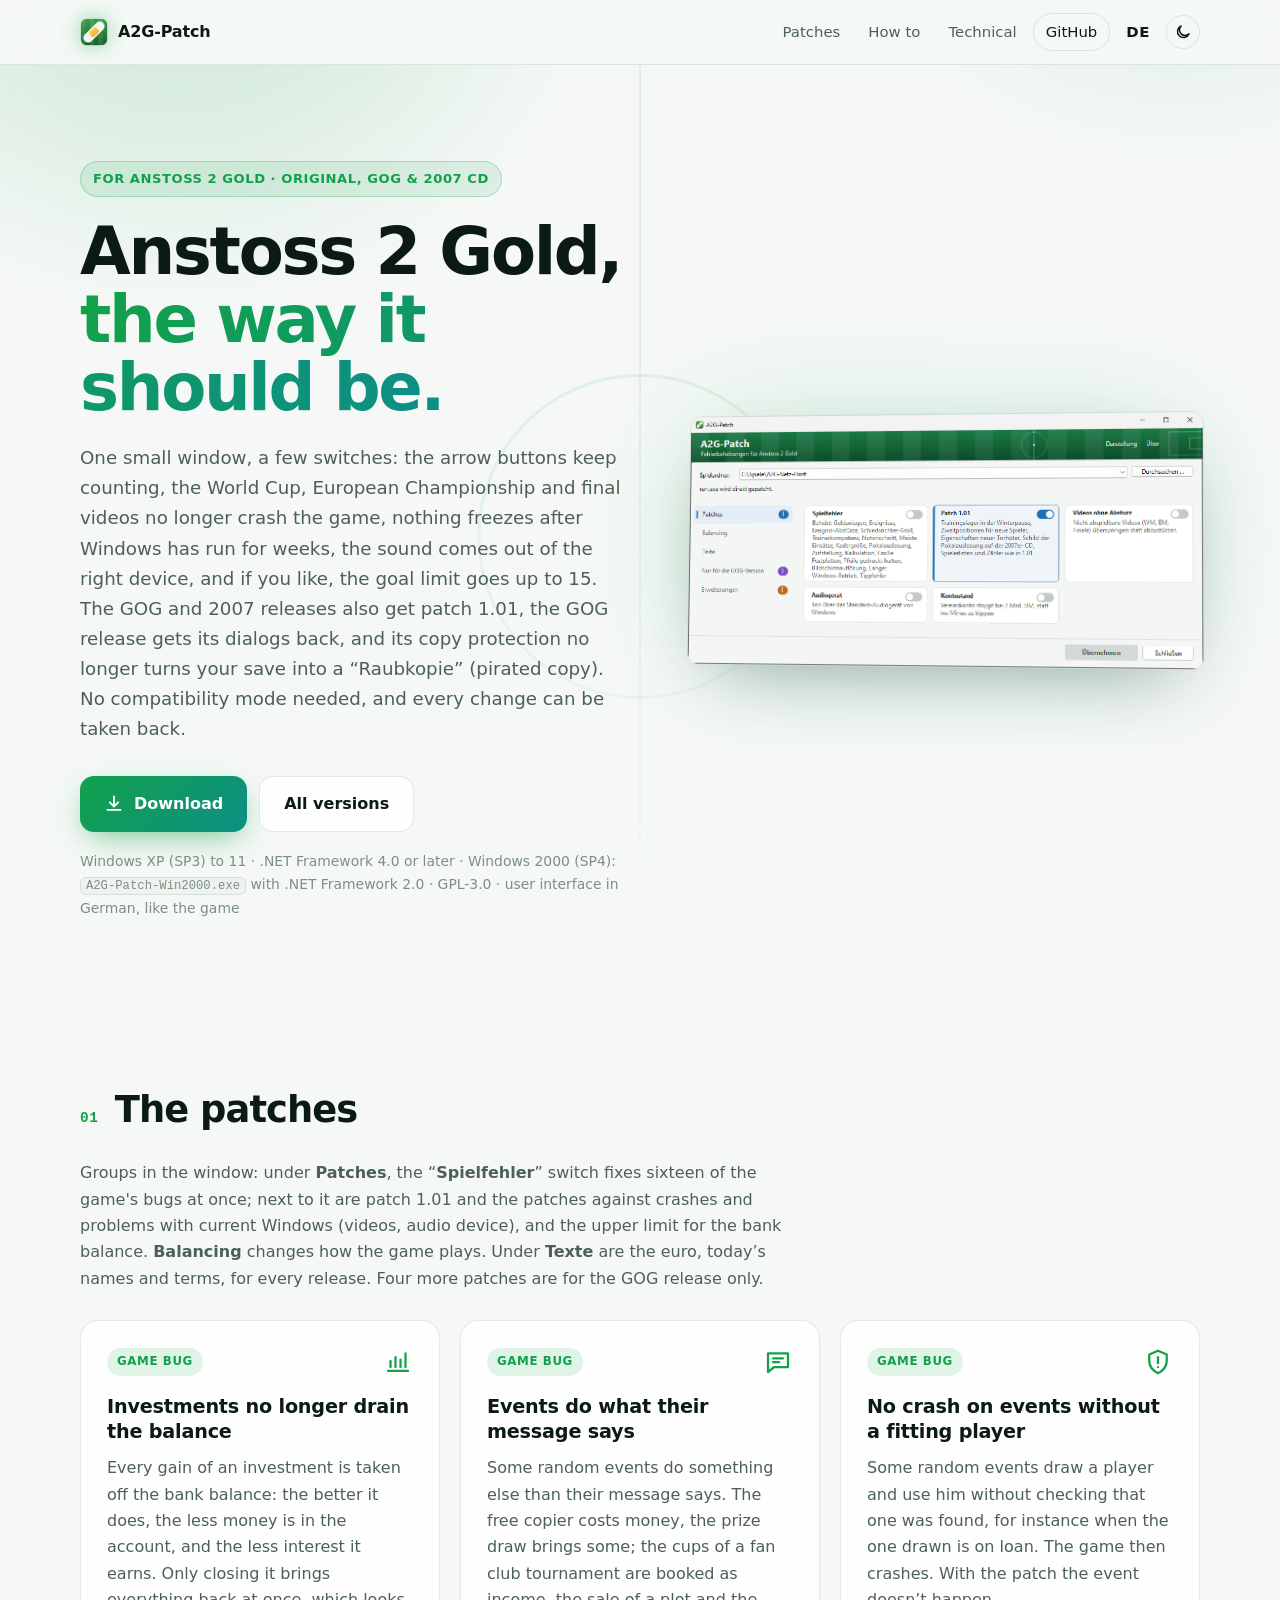
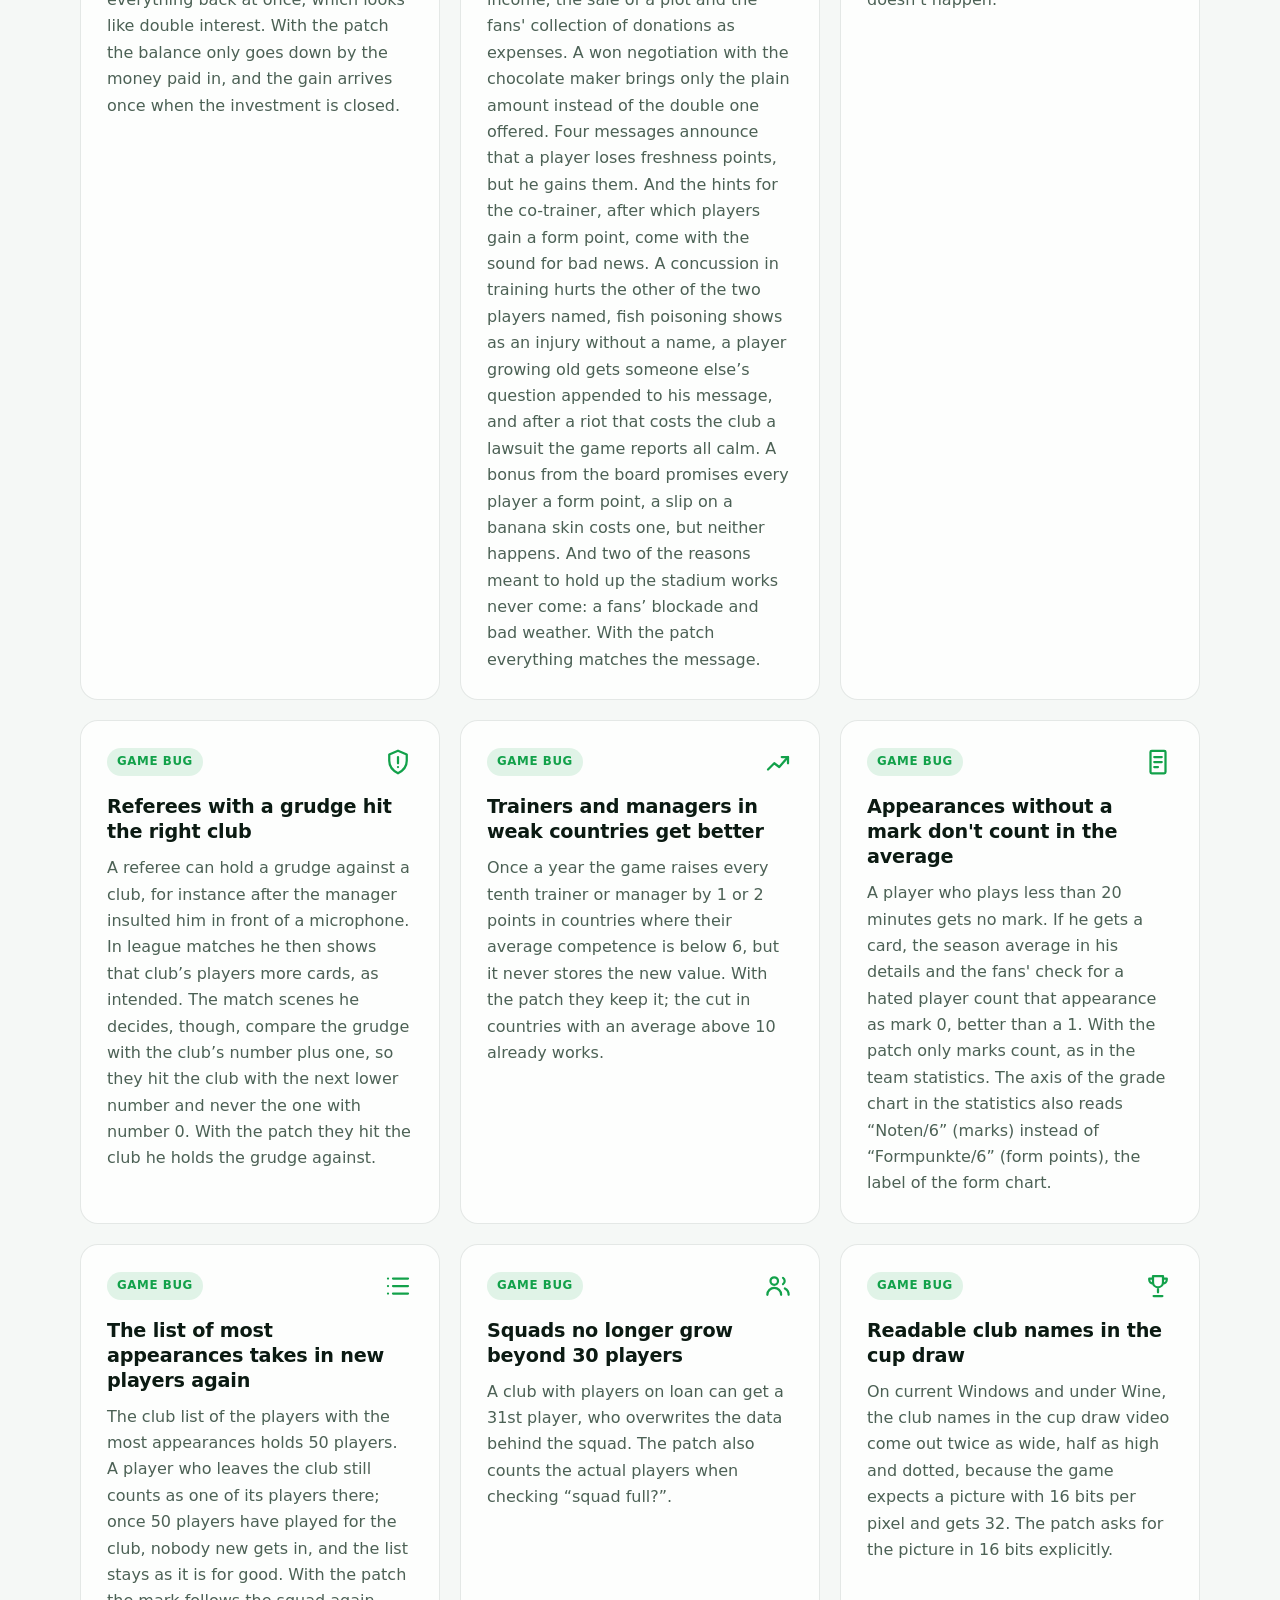
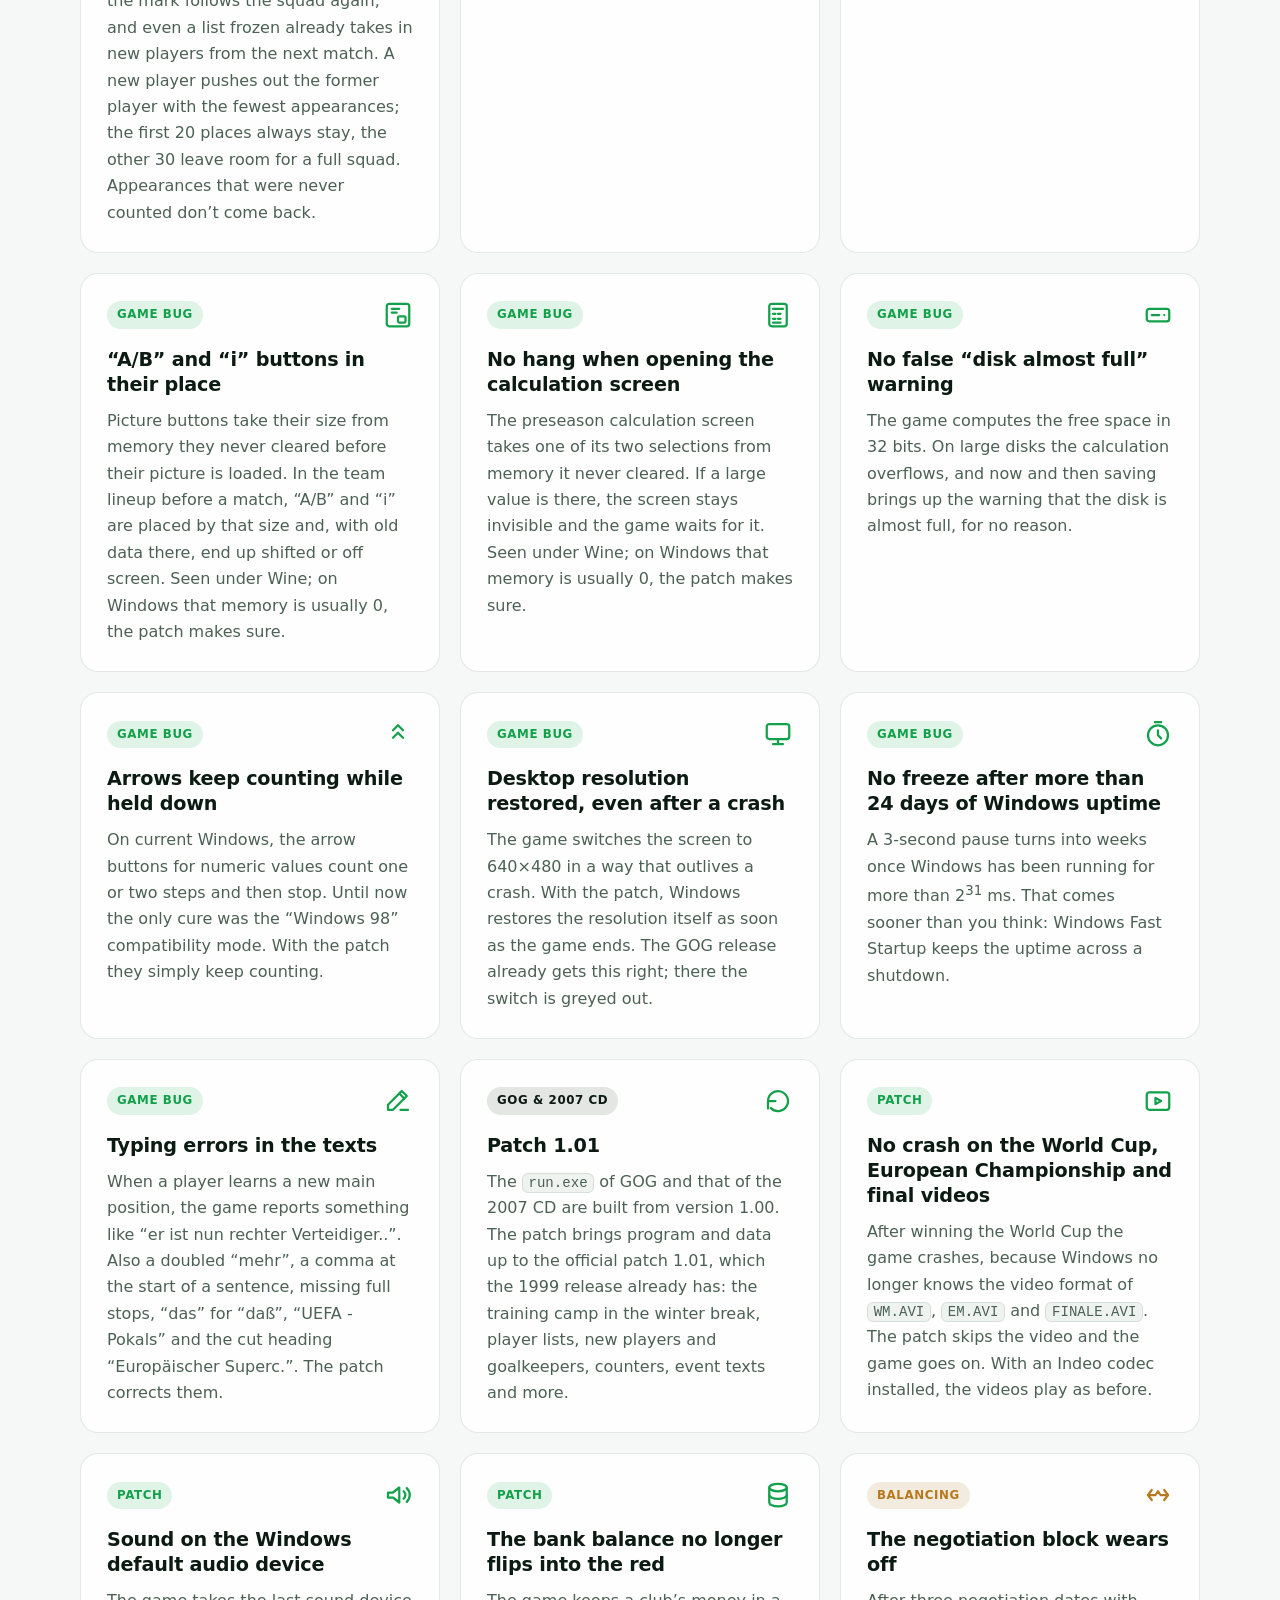
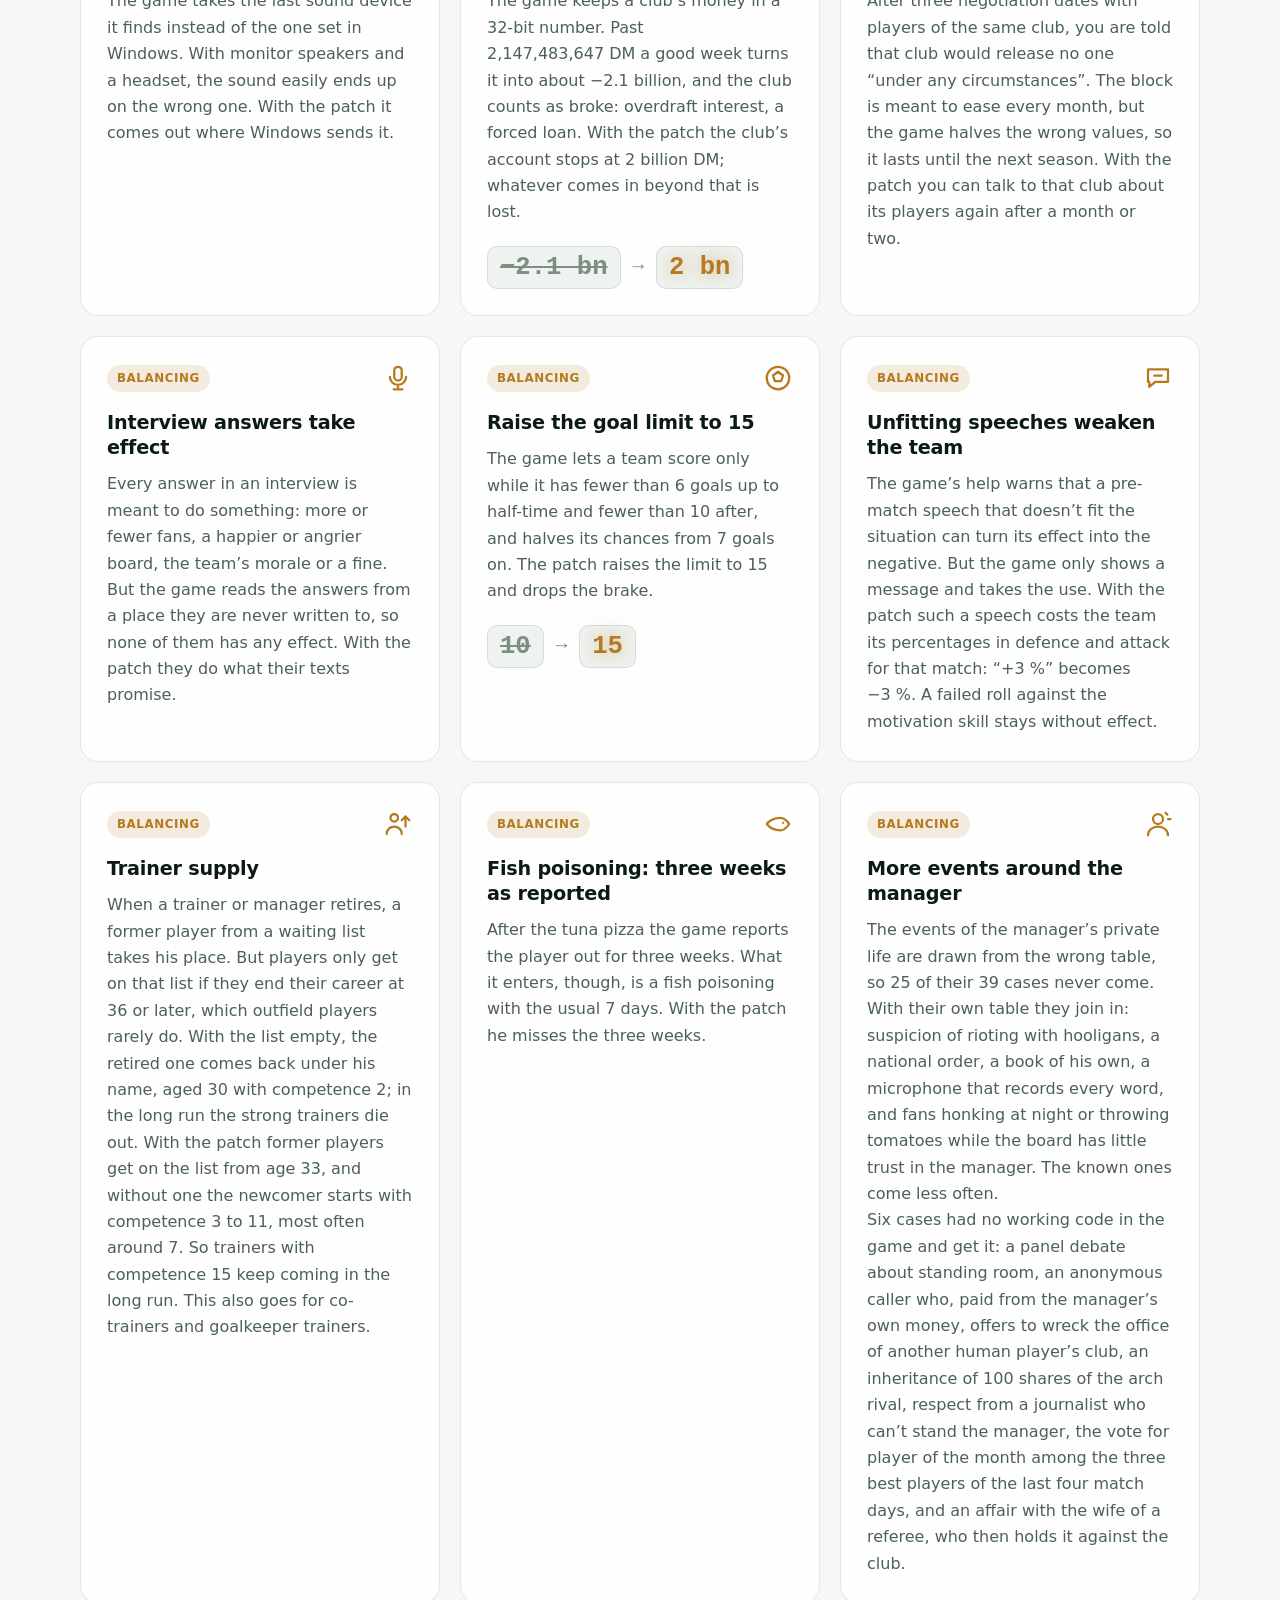
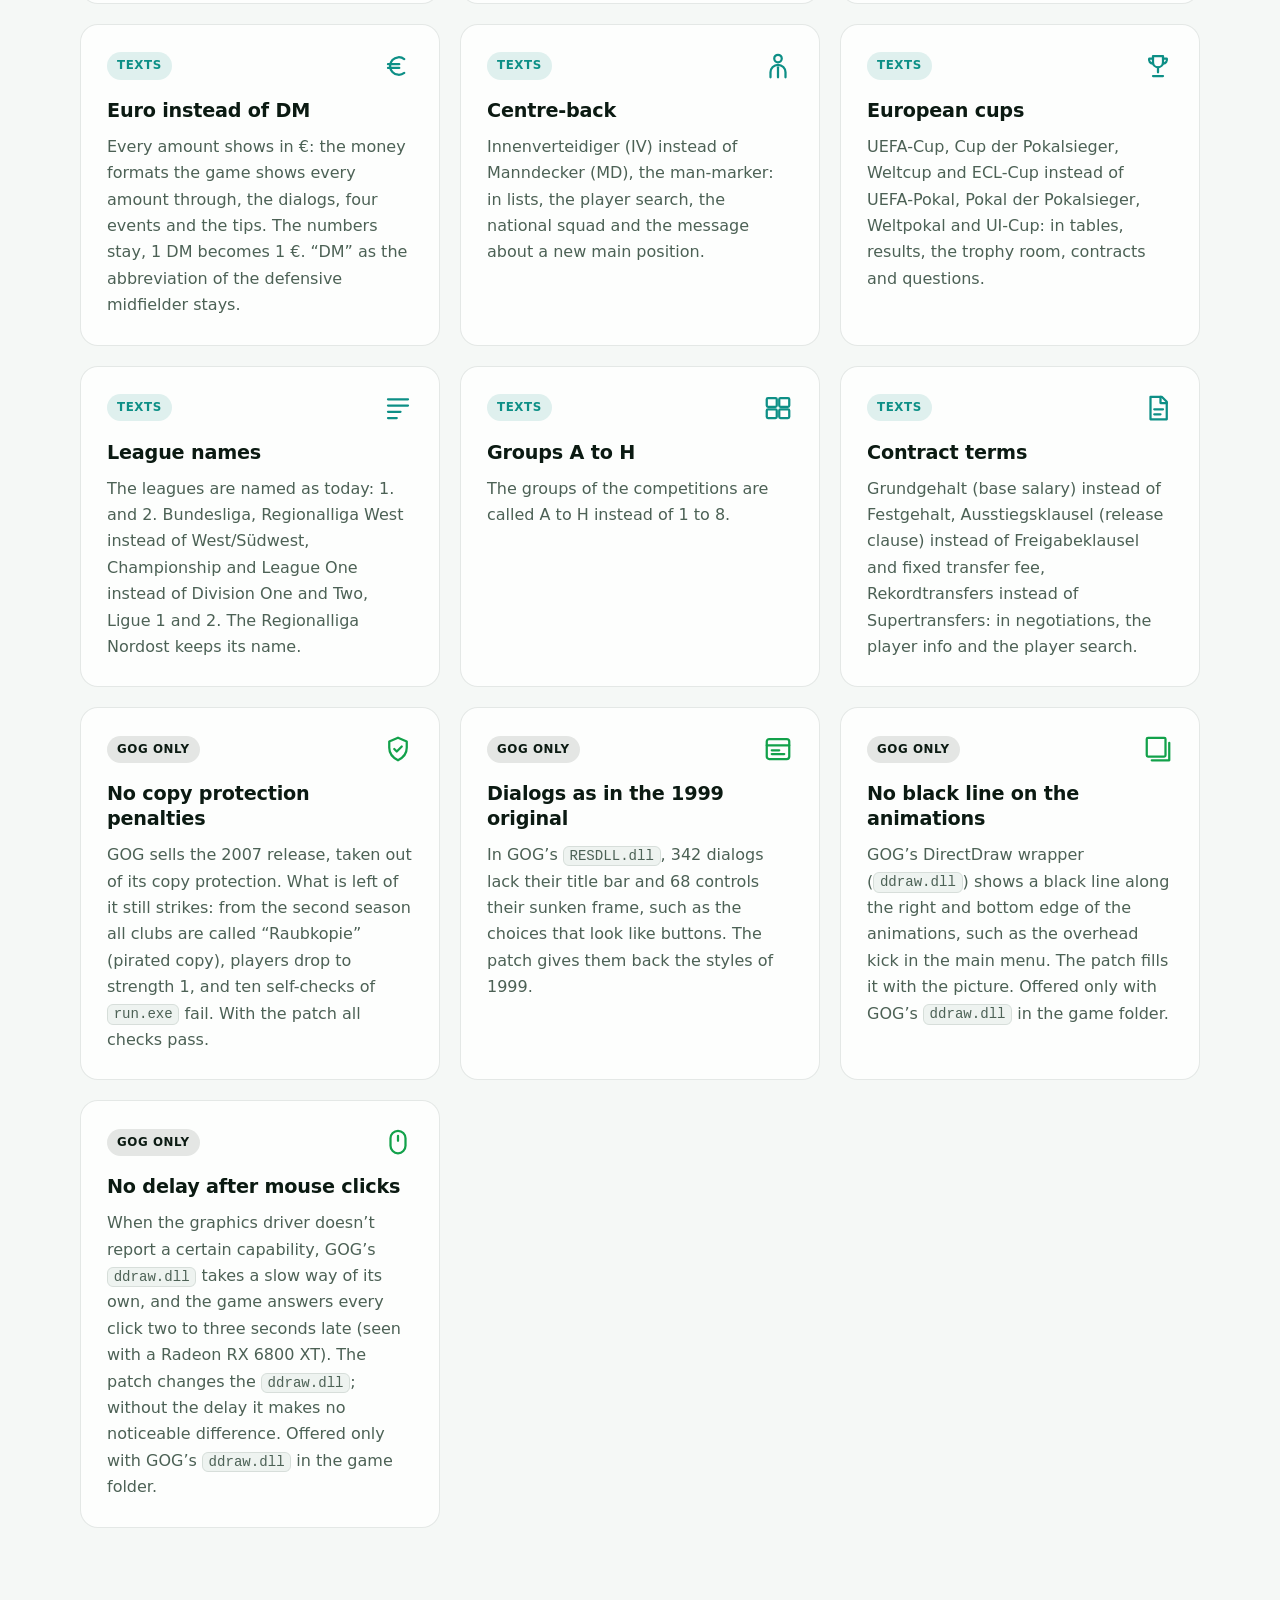
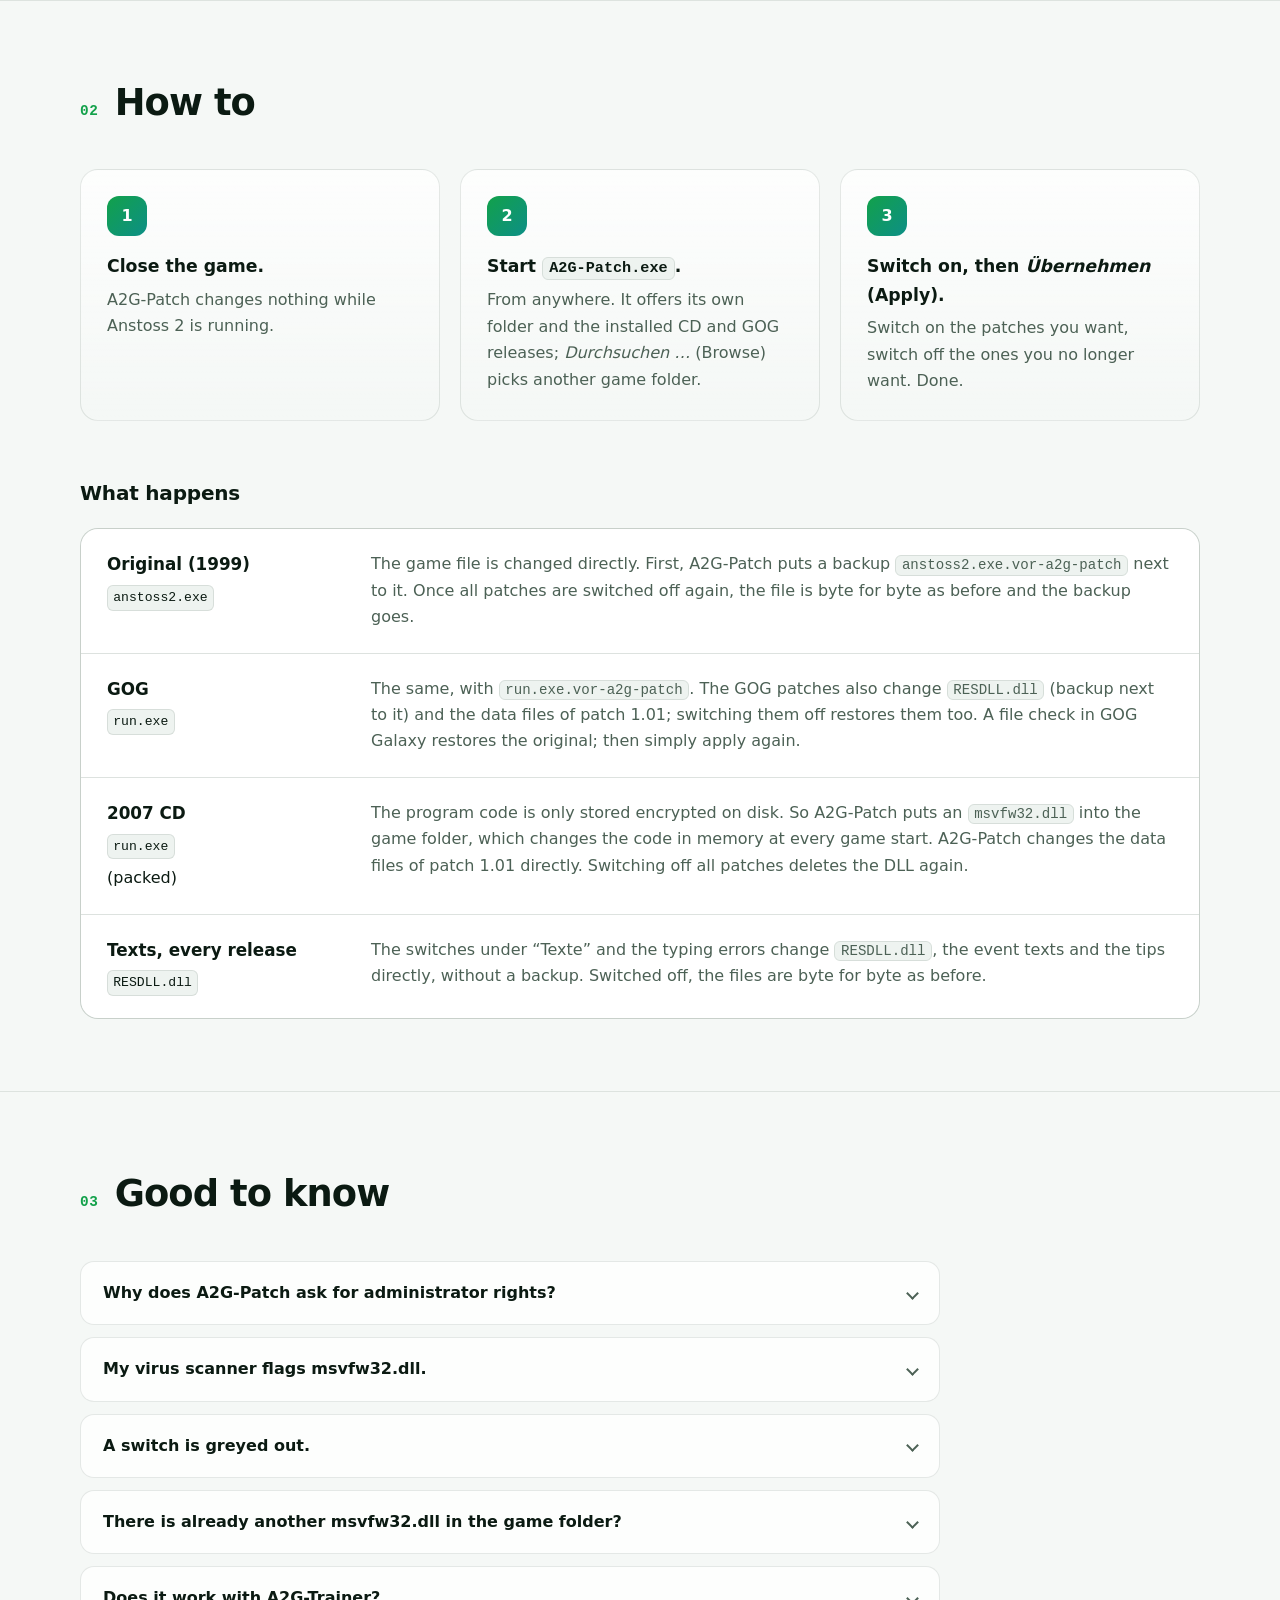
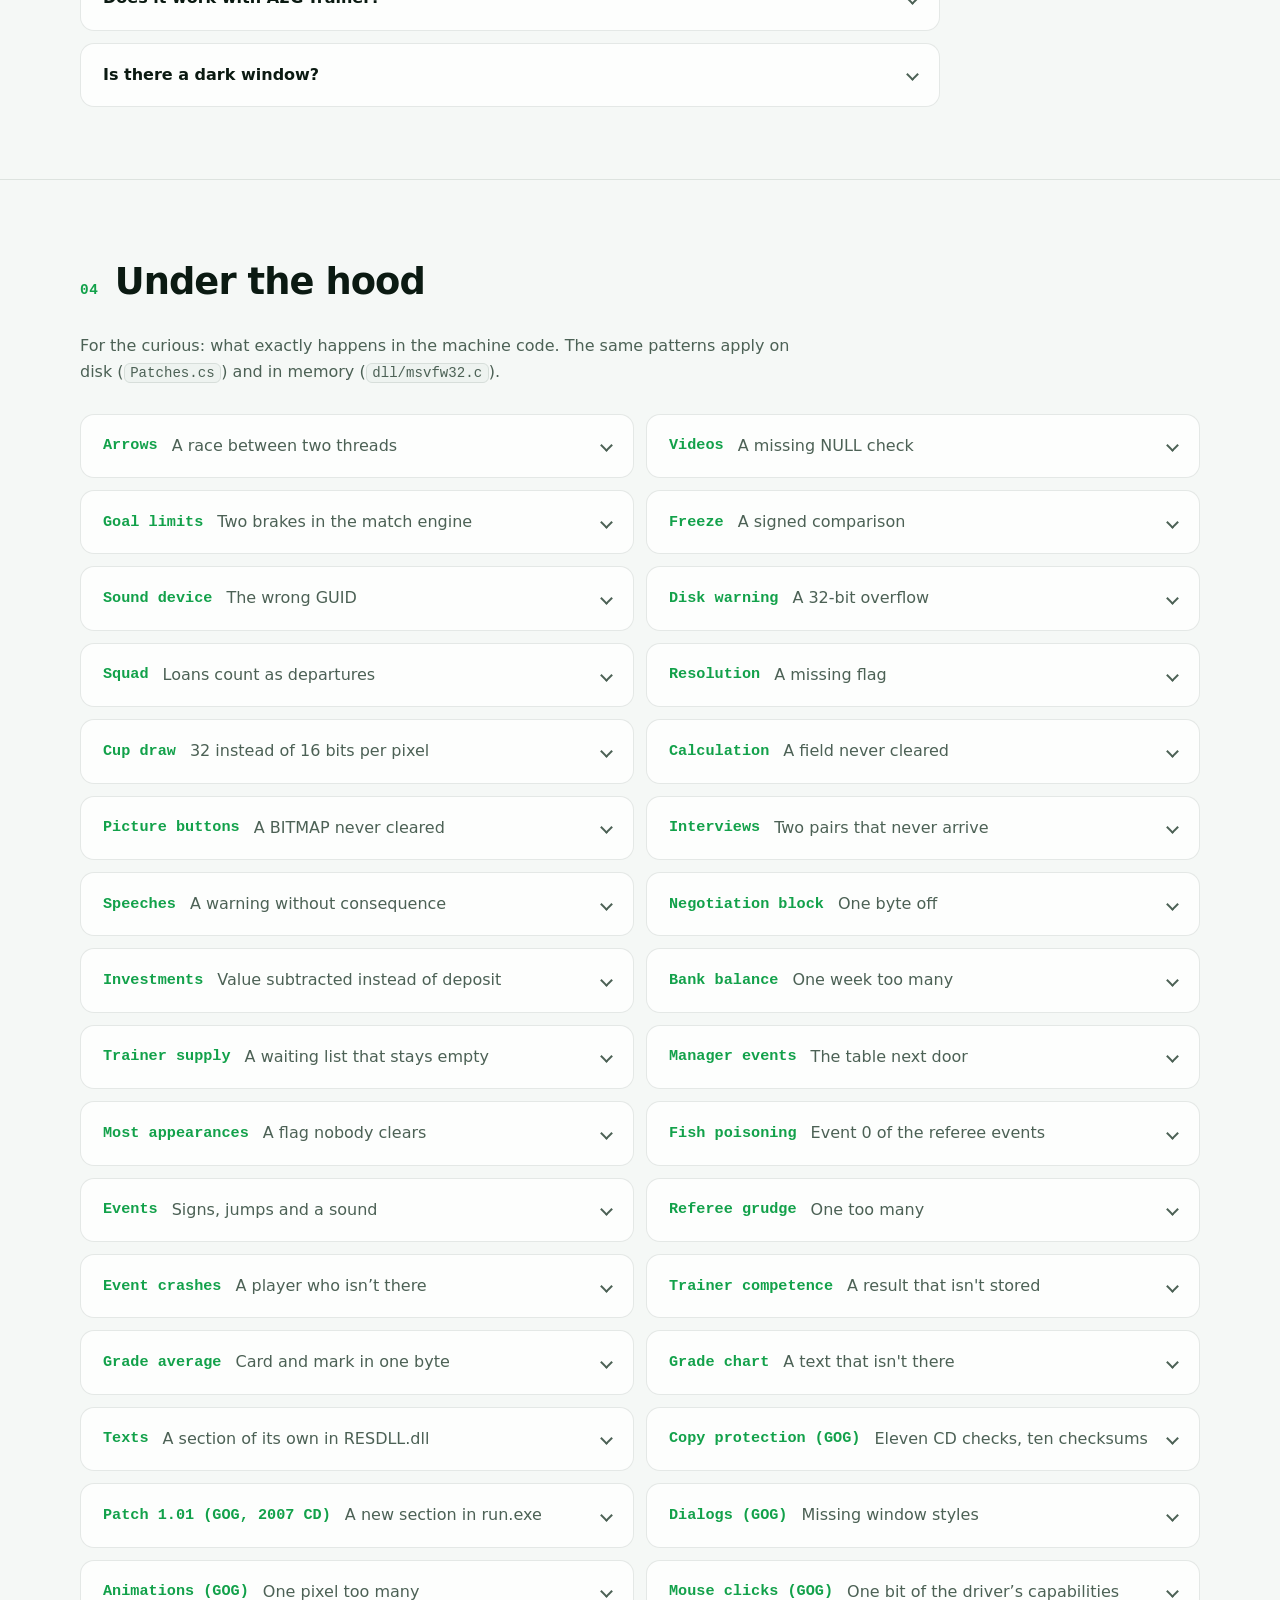
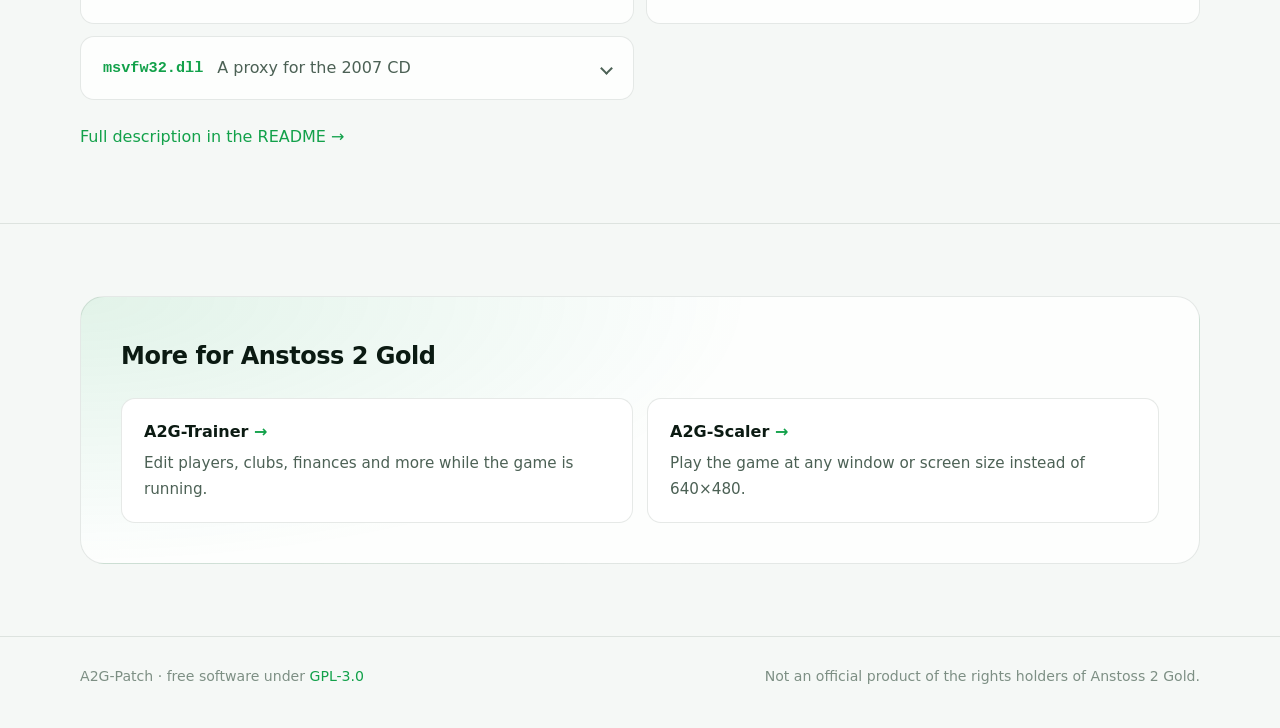
==== commit 21284a64: "Add a Windows 2000 build: same sources against .NET Framework 2.0, replacements for newer framework " ====
--- a/site/en/index.html
+++ b/site/en/index.html
@@ -47,7 +47,7 @@
         </a>
         <a class="btn btn-ghost" href="https://github.com/transfairs/A2G-Patcher/releases">All versions</a>
       </div>
-      <p class="fine">Windows XP (SP3) to 11 · .NET Framework 4.0 or later · GPL-3.0 · user interface in German, like the game</p>
+      <p class="fine">Windows XP (SP3) to 11 · .NET Framework 4.0 or later · Windows 2000 (SP4): <code>A2G-Patch-Win2000.exe</code> with .NET Framework 2.0 · GPL-3.0 · user interface in German, like the game</p>
     </div>
     <figure class="shot">
       <div class="shot-glow" aria-hidden="true"></div>
@@ -59,7 +59,7 @@
 <section id="patches" class="section">
   <div class="wrap">
     <h2 class="section-title"><span>01</span>The patches</h2>
-    <p class="intro">Groups in the window: under <b>Patches</b>, the “<b>Spielfehler</b>” switch fixes sixteen of the game's bugs at once; next to it are patch 1.01 and the patches against crashes and problems with current Windows (videos, audio device), and the upper limit for the bank balance. <b>Balancing</b> changes how the game plays. Under <b>Texte</b> are the euro, today’s names and terms, for every release. Four more patches are for the GOG release only, and there is network play.</p>
+    <p class="intro">Groups in the window: under <b>Patches</b>, the “<b>Spielfehler</b>” switch fixes sixteen of the game's bugs at once; next to it are patch 1.01 and the patches against crashes and problems with current Windows (videos, audio device), and the upper limit for the bank balance. <b>Balancing</b> changes how the game plays. Under <b>Texte</b> are the euro, today’s names and terms, for every release. Four more patches are for the GOG release only.</p>
     <div class="cards">
       <article class="card">
         <div class="card-head">
@@ -363,14 +363,6 @@
         </div>
         <h3>No delay after mouse clicks</h3>
         <p>When the graphics driver doesn’t report a certain capability, GOG’s <code>ddraw.dll</code> takes a slow way of its own, and the game answers every click two to three seconds late (seen with a Radeon RX 6800 XT). The patch changes the <code>ddraw.dll</code>; without the delay it makes no noticeable difference. Offered only with GOG’s <code>ddraw.dll</code> in the game folder.</p>
-      </article>
-      <article class="card">
-        <div class="card-head">
-          <span class="tag tag-opt">Extra</span>
-          <svg class="icon" viewBox="0 0 24 24" aria-hidden="true"><rect x="2" y="4" width="8" height="6" rx="1"/><rect x="14" y="4" width="8" height="6" rx="1"/><rect x="8" y="15" width="8" height="6" rx="1"/><path d="M6 10v2h12v-2M12 12v3"/></svg>
-        </div>
-        <h3>Network game</h3>
-        <p>Up to four computers play one game together, in a local network or over the internet. Anstoss&nbsp;2 holds a network layer that was never switched on; A2G-Patch adds what it lacks. At the first main menu the game asks whether to play alone, as host or as guest. Original and GOG release.</p>
       </article>
     </div>
   </div>
@@ -637,12 +629,8 @@
 <pre><code>shr eax,9 / and eax,ebp  →  mov eax,1</code></pre>
       </details>
       <details class="tech-item">
-        <summary><b>Network game</b><span>An orphaned layer wakes up</span></summary>
-        <p>The game separates server and client: data accessors ask “am I the server?” and fetch from it otherwise, only the server simulates, and a dispatcher knows requests, replies, tasks and the transfer of the game state. The runtime was missing: DirectPlay was never created, no thread sent, nothing called the receive loop. The <code>msvfw32.dll</code> sends the packets over TCP, hands them over through a small object with DirectPlay&nbsp;1’s interface and mirrors the game state to the guests before every step.</p>
-      </details>
-      <details class="tech-item">
         <summary><b>msvfw32.dll</b><span>A proxy for the 2007 CD</span></summary>
-        <p><code>msvfw32</code> isn’t a KnownDLL, so the copy in the game folder wins. All 47 exports jump on to the real DLL, which is loaded only on the first call. A thread waits until the unpacked code is in memory and then writes only the enabled patches. Built without the C runtime so that it loads on Windows XP too.</p>
+        <p><code>msvfw32</code> isn’t a KnownDLL, so the copy in the game folder wins. All 47 exports jump on to the real DLL, which is loaded only on the first call. A thread waits until the unpacked code is in memory and then writes only the enabled patches. Built without the C runtime so that it loads on Windows 2000 and XP too.</p>
       </details>
     </div>
     <p class="more"><a href="https://github.com/transfairs/A2G-Patcher#readme">Full description in the README →</a></p>
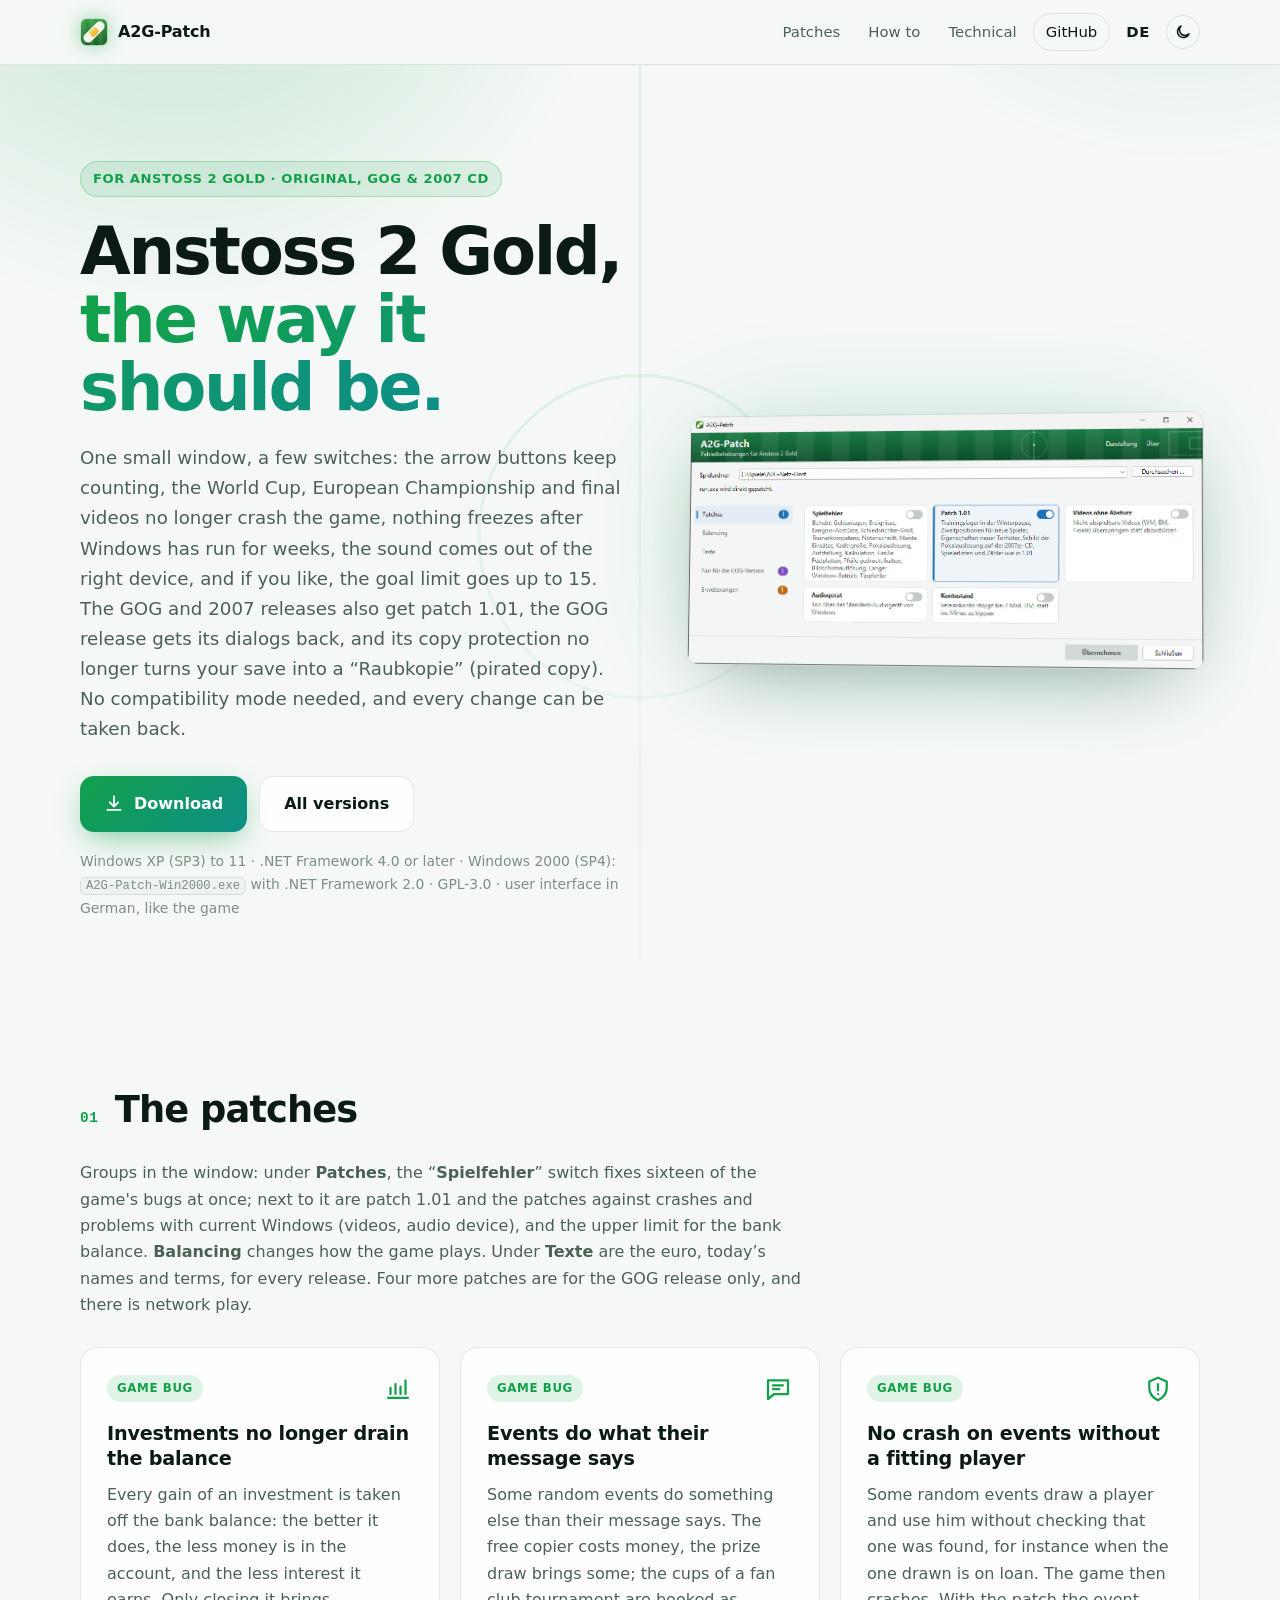
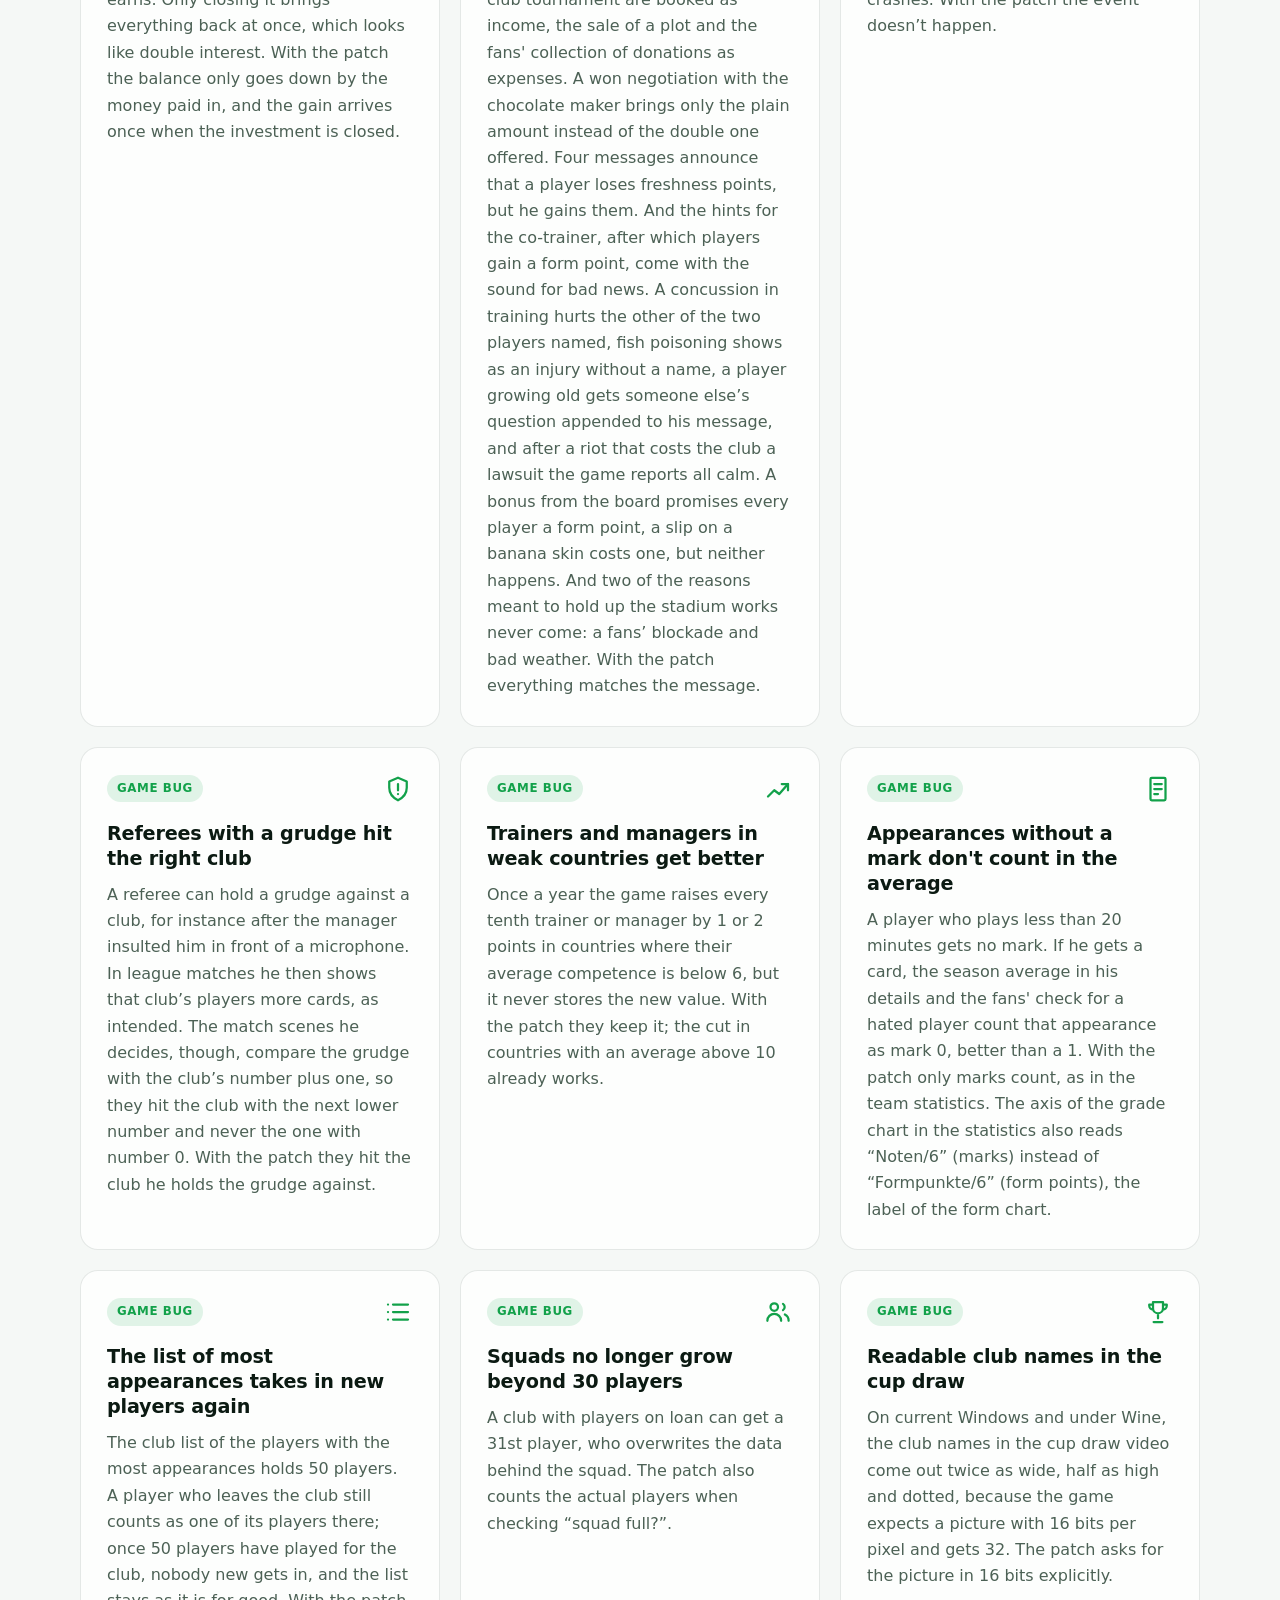
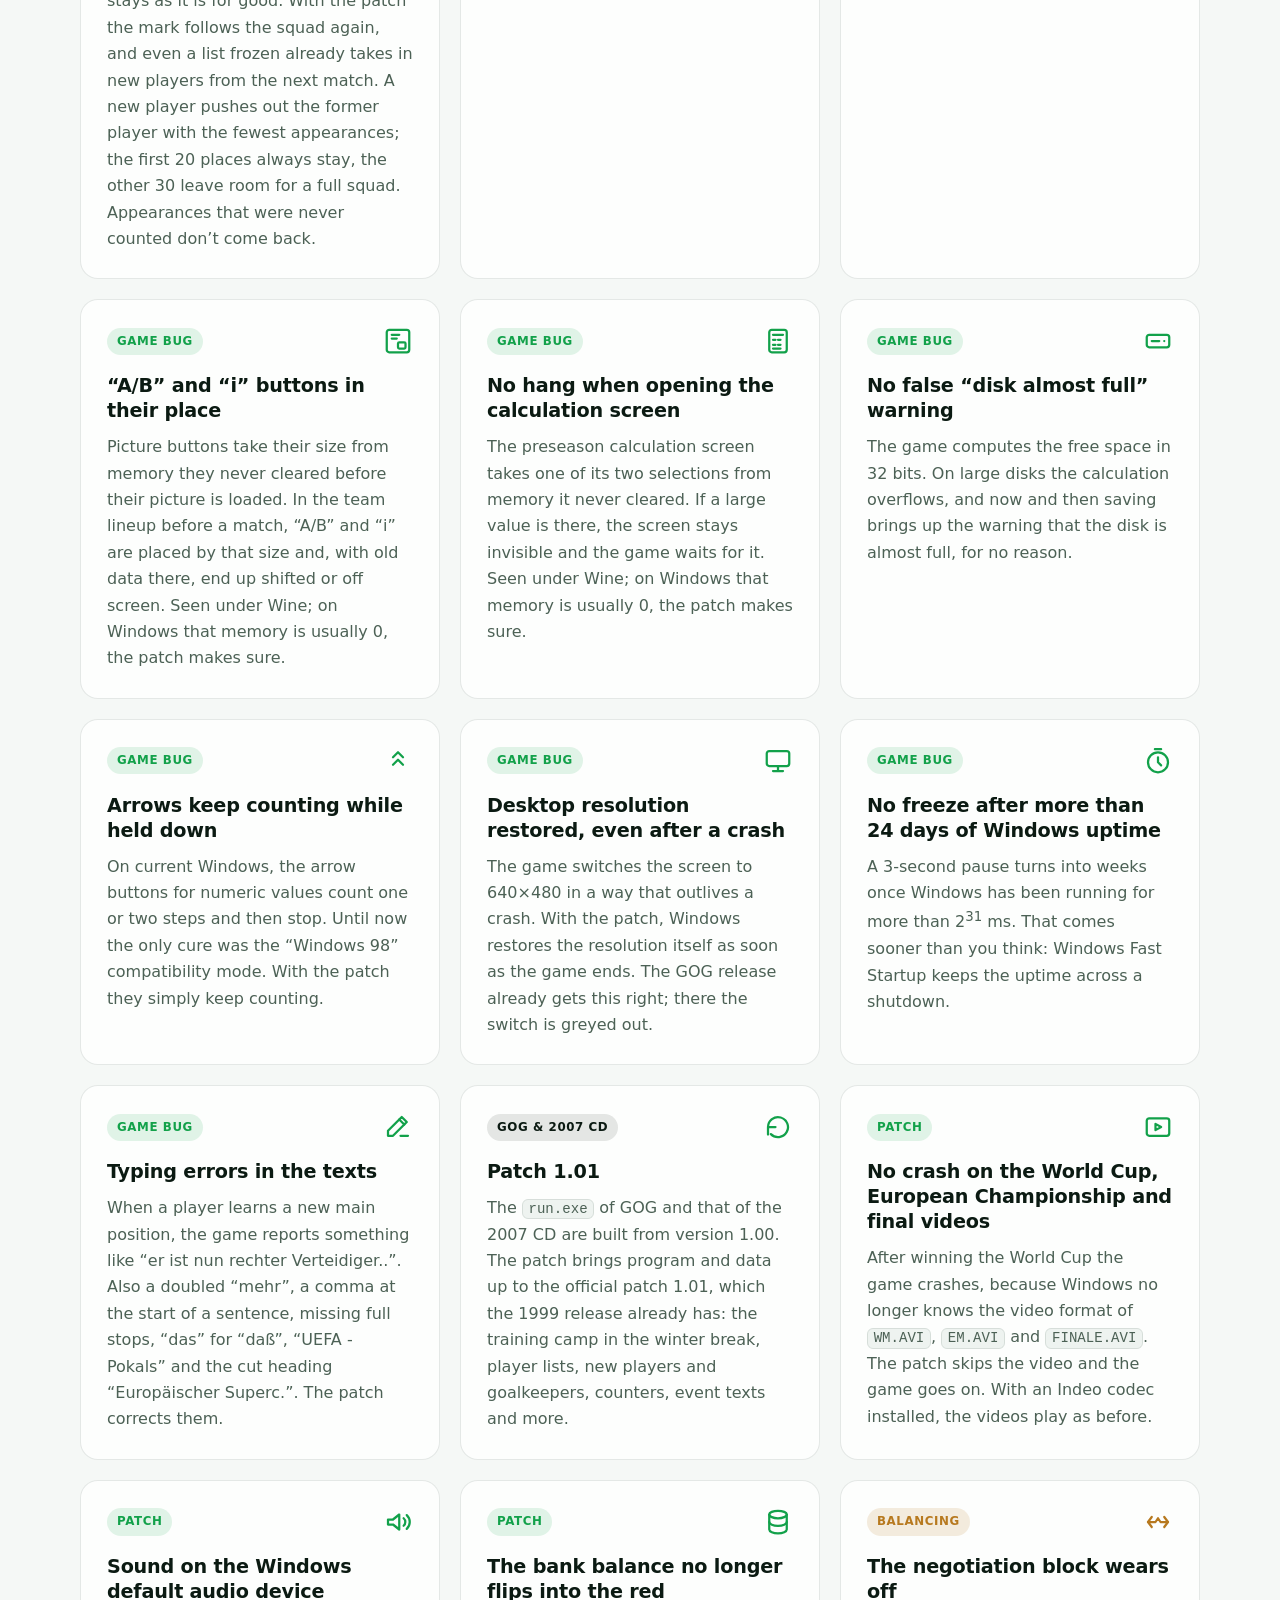
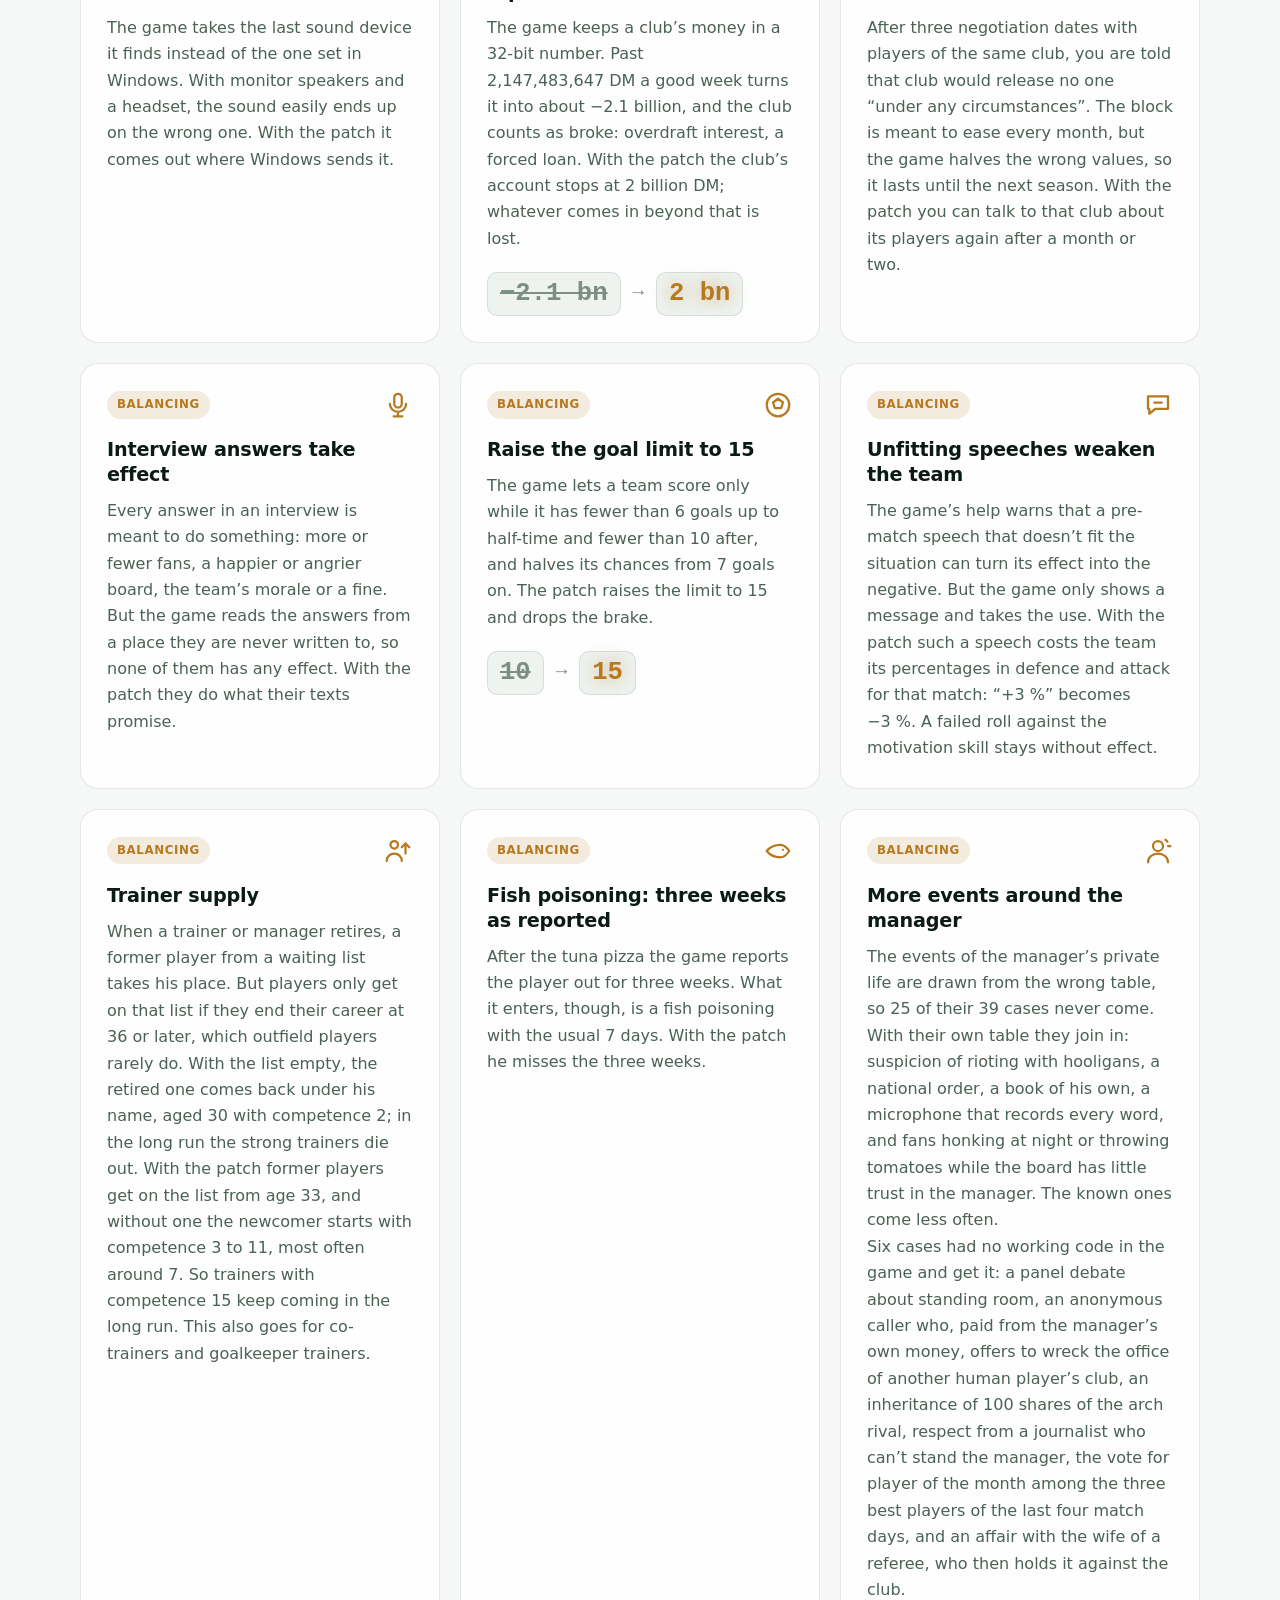
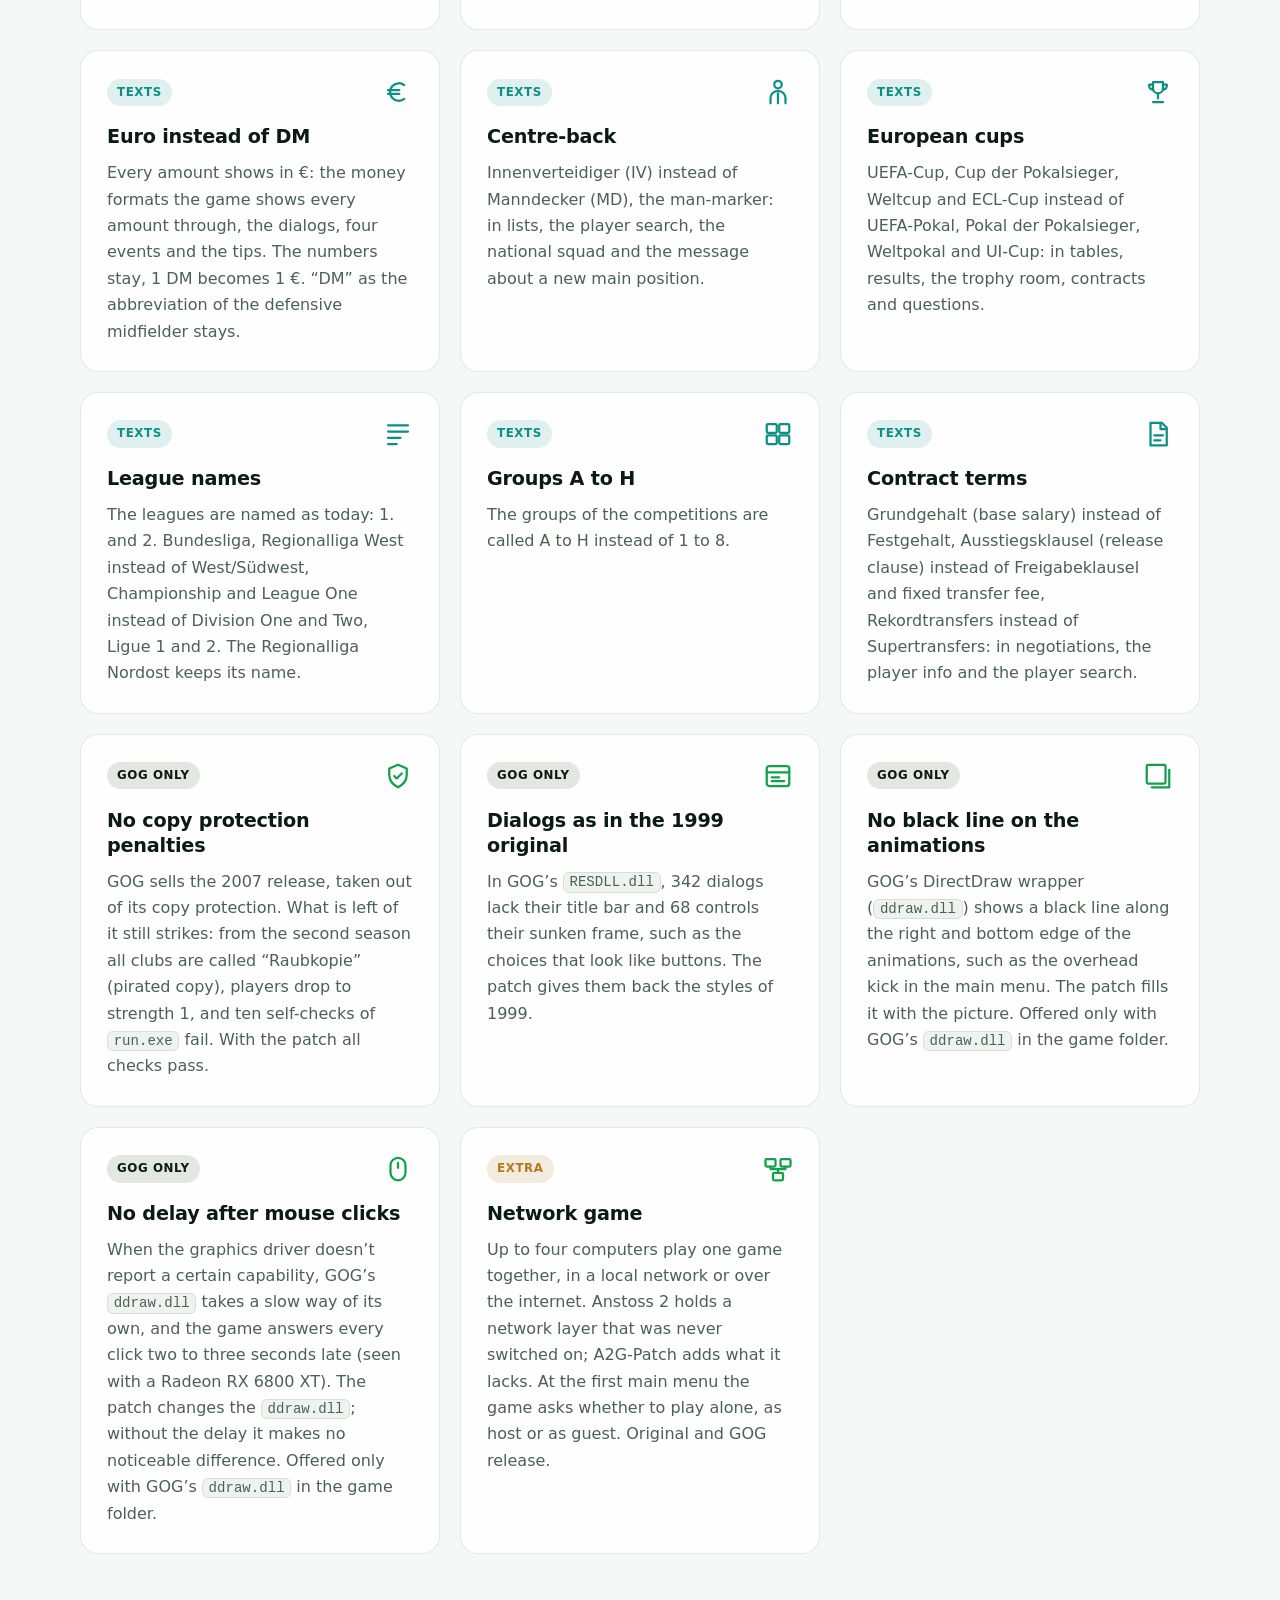
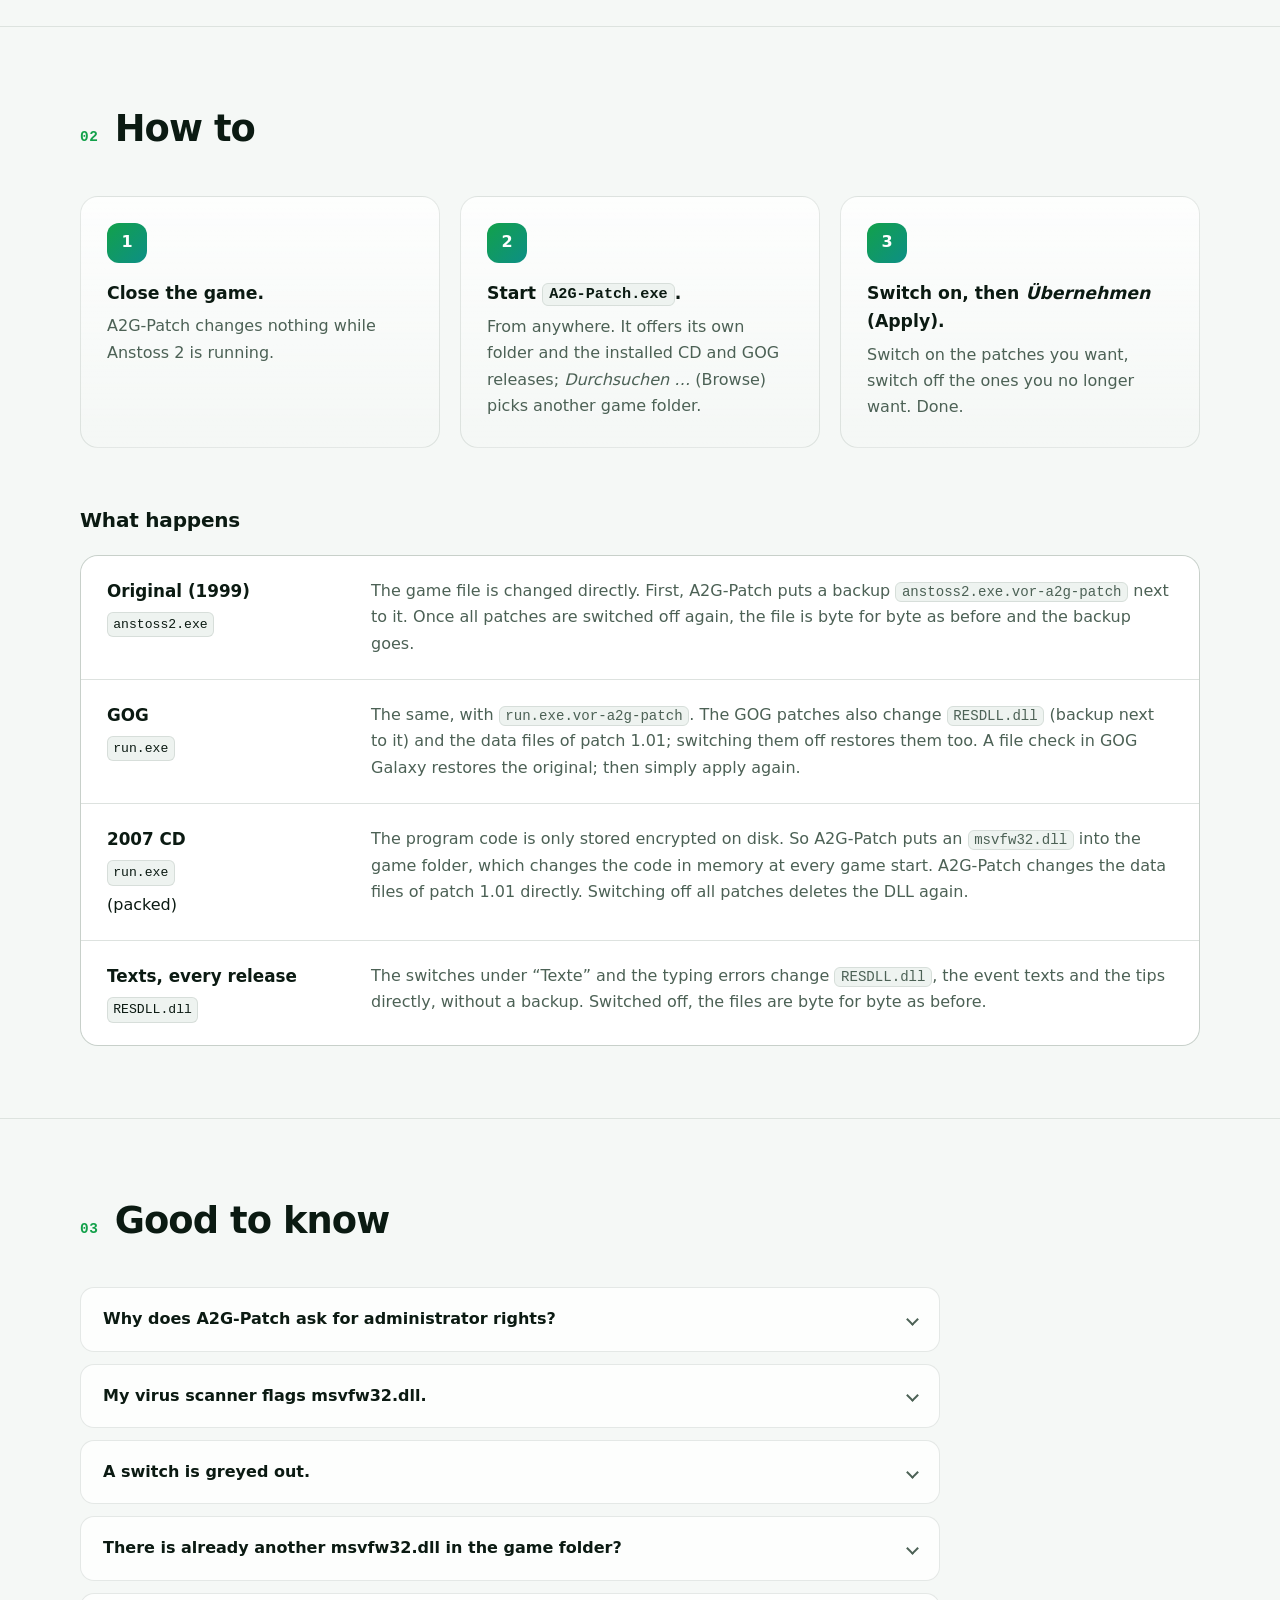
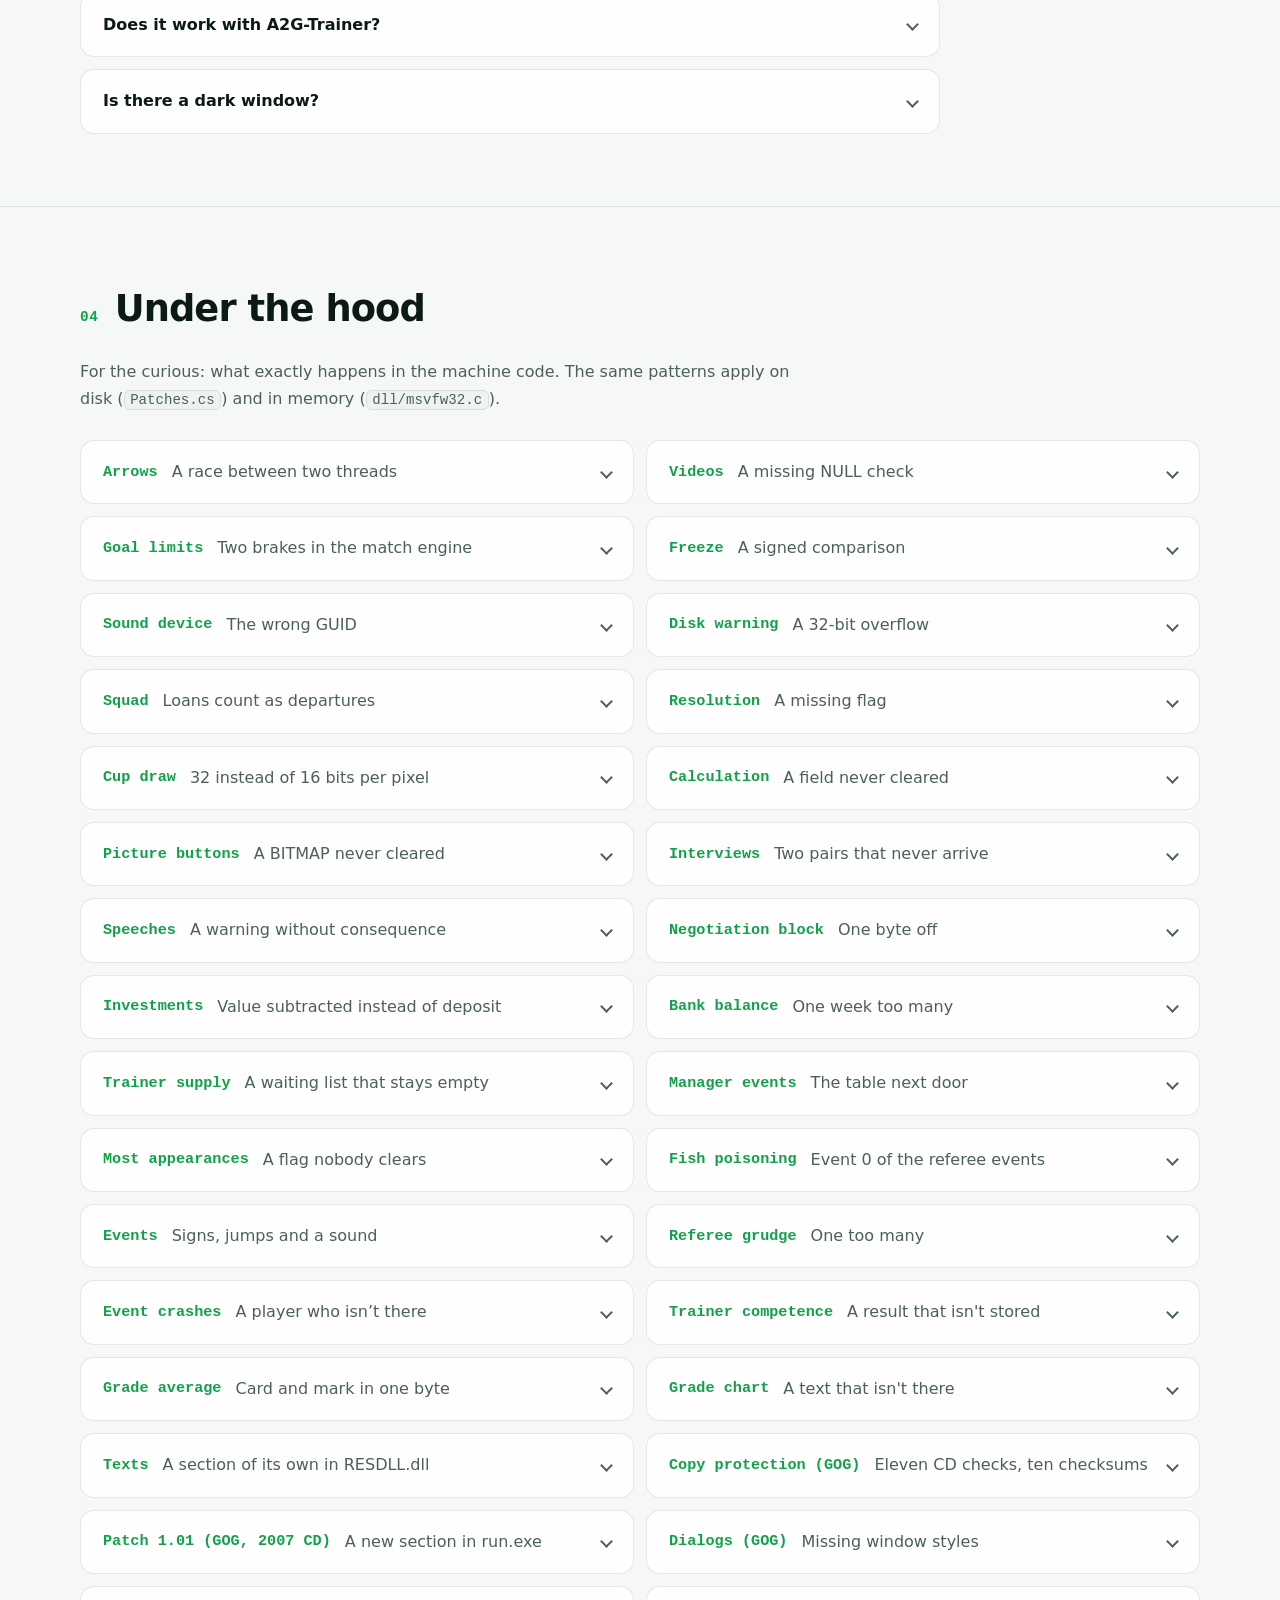
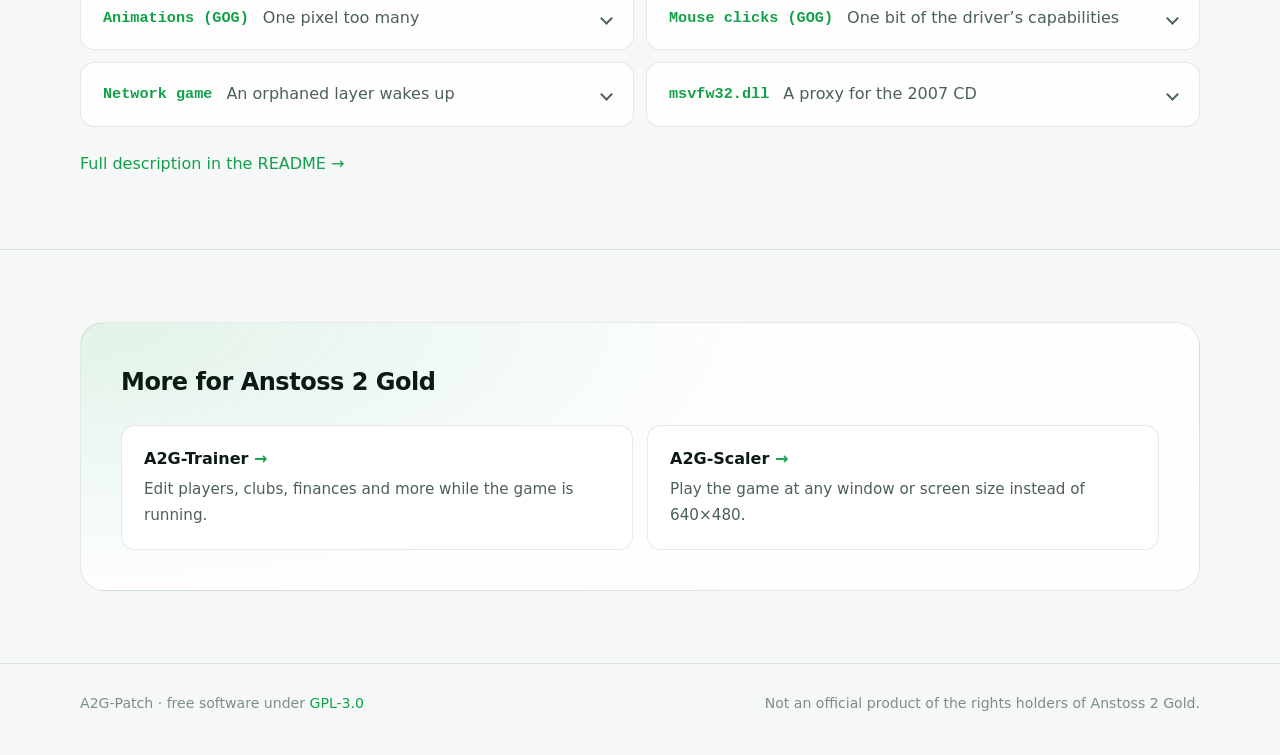
==== commit 2fc70d65: "Add a Windows 2000 build: same sources against .NET Framework 2.0, replacements for newer framework " ====
--- a/site/en/index.html
+++ b/site/en/index.html
@@ -59,7 +59,7 @@
 <section id="patches" class="section">
   <div class="wrap">
     <h2 class="section-title"><span>01</span>The patches</h2>
-    <p class="intro">Groups in the window: under <b>Patches</b>, the “<b>Spielfehler</b>” switch fixes sixteen of the game's bugs at once; next to it are patch 1.01 and the patches against crashes and problems with current Windows (videos, audio device), and the upper limit for the bank balance. <b>Balancing</b> changes how the game plays. Under <b>Texte</b> are the euro, today’s names and terms, for every release. Four more patches are for the GOG release only.</p>
+    <p class="intro">Groups in the window: under <b>Patches</b>, the “<b>Spielfehler</b>” switch fixes sixteen of the game's bugs at once; next to it are patch 1.01 and the patches against crashes and problems with current Windows (videos, audio device), and the upper limit for the bank balance. <b>Balancing</b> changes how the game plays. Under <b>Texte</b> are the euro, today’s names and terms, for every release. Four more patches are for the GOG release only, and there is network play.</p>
     <div class="cards">
       <article class="card">
         <div class="card-head">
@@ -363,6 +363,14 @@
         </div>
         <h3>No delay after mouse clicks</h3>
         <p>When the graphics driver doesn’t report a certain capability, GOG’s <code>ddraw.dll</code> takes a slow way of its own, and the game answers every click two to three seconds late (seen with a Radeon RX 6800 XT). The patch changes the <code>ddraw.dll</code>; without the delay it makes no noticeable difference. Offered only with GOG’s <code>ddraw.dll</code> in the game folder.</p>
+      </article>
+      <article class="card">
+        <div class="card-head">
+          <span class="tag tag-opt">Extra</span>
+          <svg class="icon" viewBox="0 0 24 24" aria-hidden="true"><rect x="2" y="4" width="8" height="6" rx="1"/><rect x="14" y="4" width="8" height="6" rx="1"/><rect x="8" y="15" width="8" height="6" rx="1"/><path d="M6 10v2h12v-2M12 12v3"/></svg>
+        </div>
+        <h3>Network game</h3>
+        <p>Up to four computers play one game together, in a local network or over the internet. Anstoss&nbsp;2 holds a network layer that was never switched on; A2G-Patch adds what it lacks. At the first main menu the game asks whether to play alone, as host or as guest. Original and GOG release.</p>
       </article>
     </div>
   </div>
@@ -629,6 +637,10 @@
 <pre><code>shr eax,9 / and eax,ebp  →  mov eax,1</code></pre>
       </details>
       <details class="tech-item">
+        <summary><b>Network game</b><span>An orphaned layer wakes up</span></summary>
+        <p>The game separates server and client: data accessors ask “am I the server?” and fetch from it otherwise, only the server simulates, and a dispatcher knows requests, replies, tasks and the transfer of the game state. The runtime was missing: DirectPlay was never created, no thread sent, nothing called the receive loop. The <code>msvfw32.dll</code> sends the packets over TCP, hands them over through a small object with DirectPlay&nbsp;1’s interface and mirrors the game state to the guests before every step.</p>
+      </details>
+      <details class="tech-item">
         <summary><b>msvfw32.dll</b><span>A proxy for the 2007 CD</span></summary>
         <p><code>msvfw32</code> isn’t a KnownDLL, so the copy in the game folder wins. All 47 exports jump on to the real DLL, which is loaded only on the first call. A thread waits until the unpacked code is in memory and then writes only the enabled patches. Built without the C runtime so that it loads on Windows 2000 and XP too.</p>
       </details>
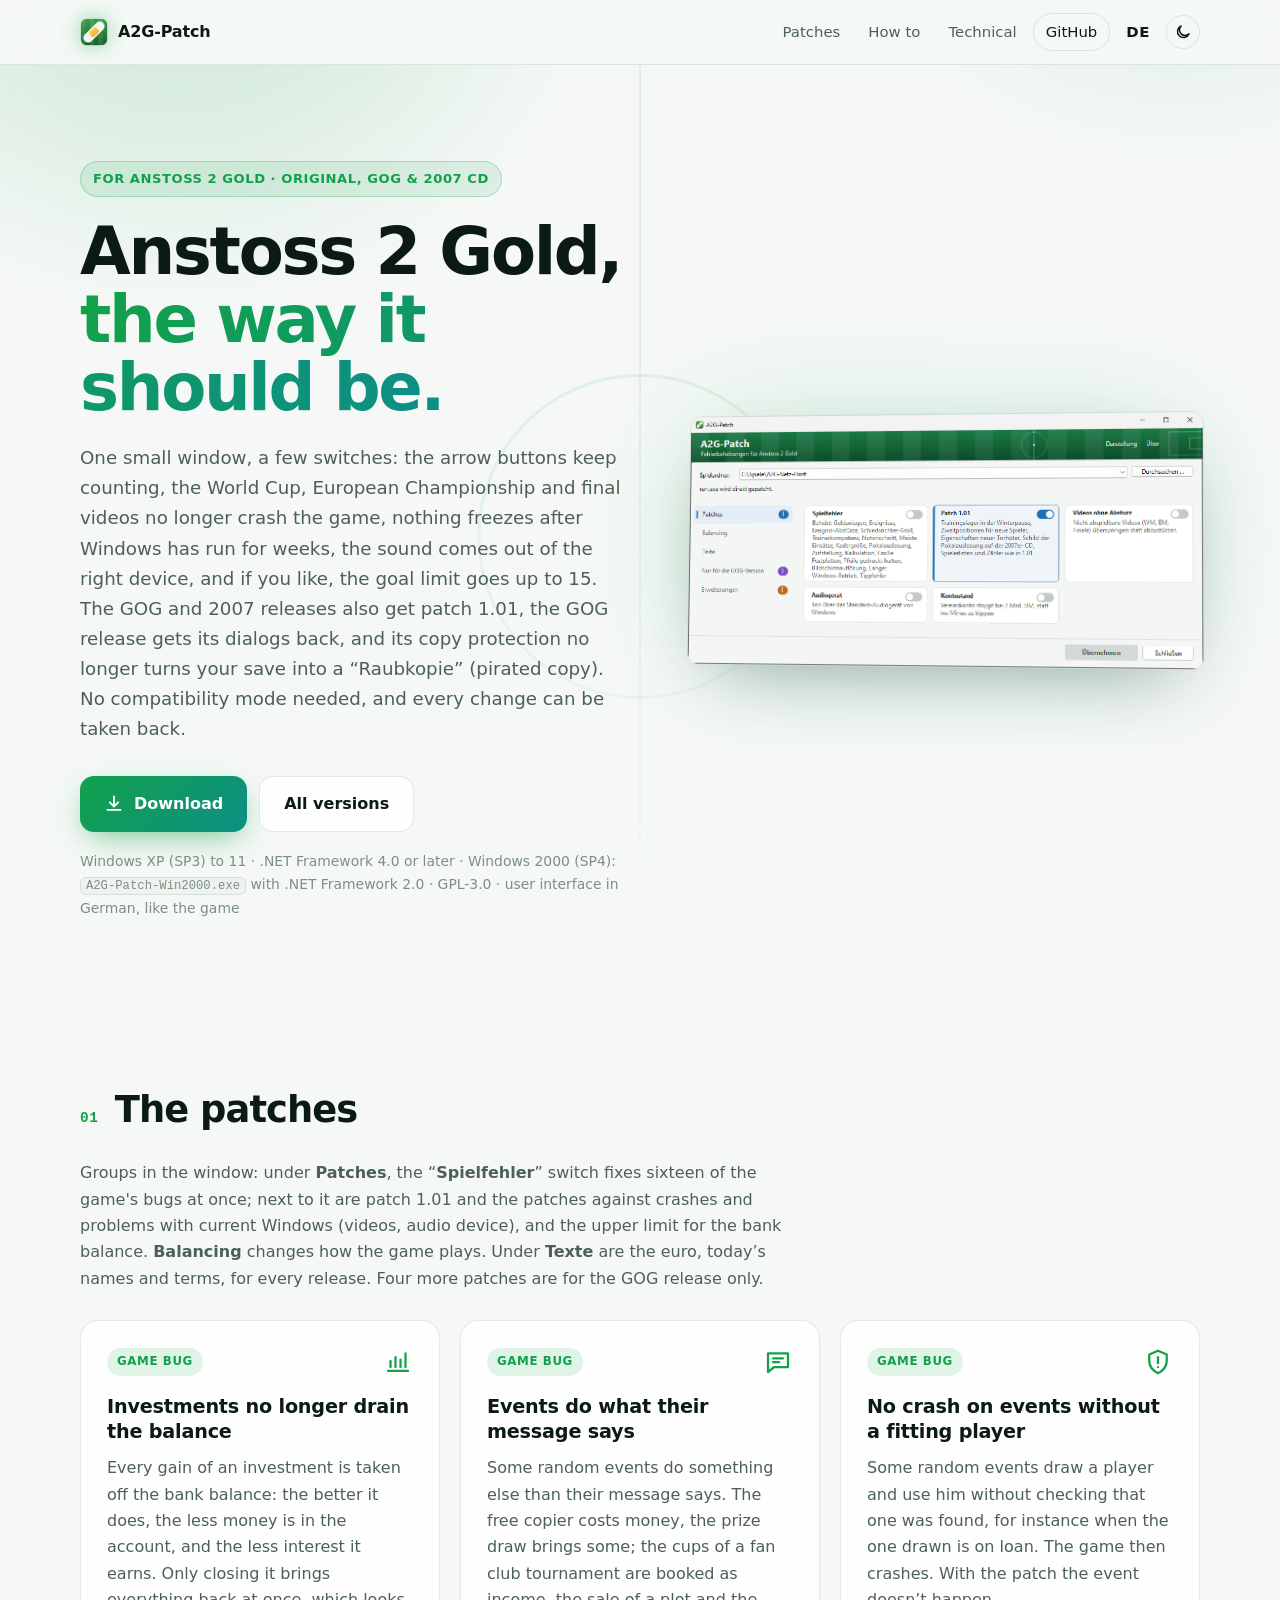
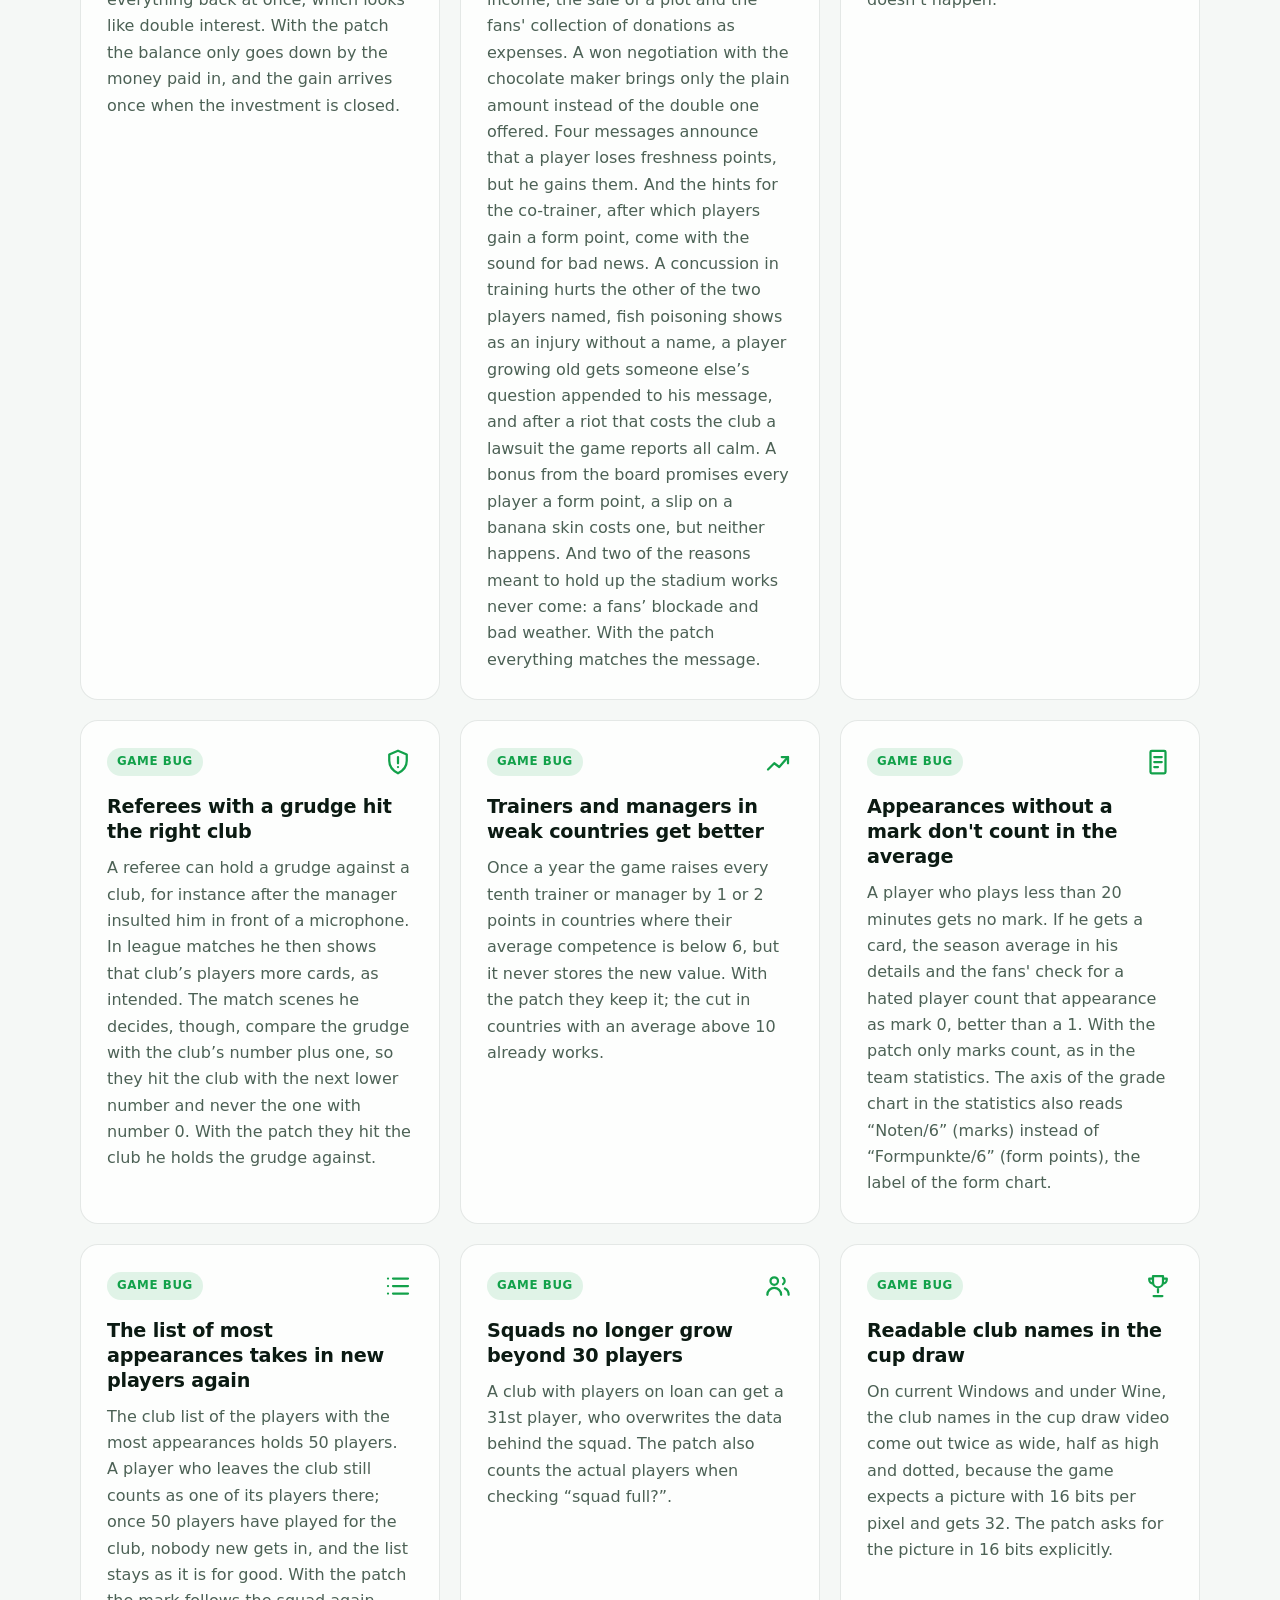
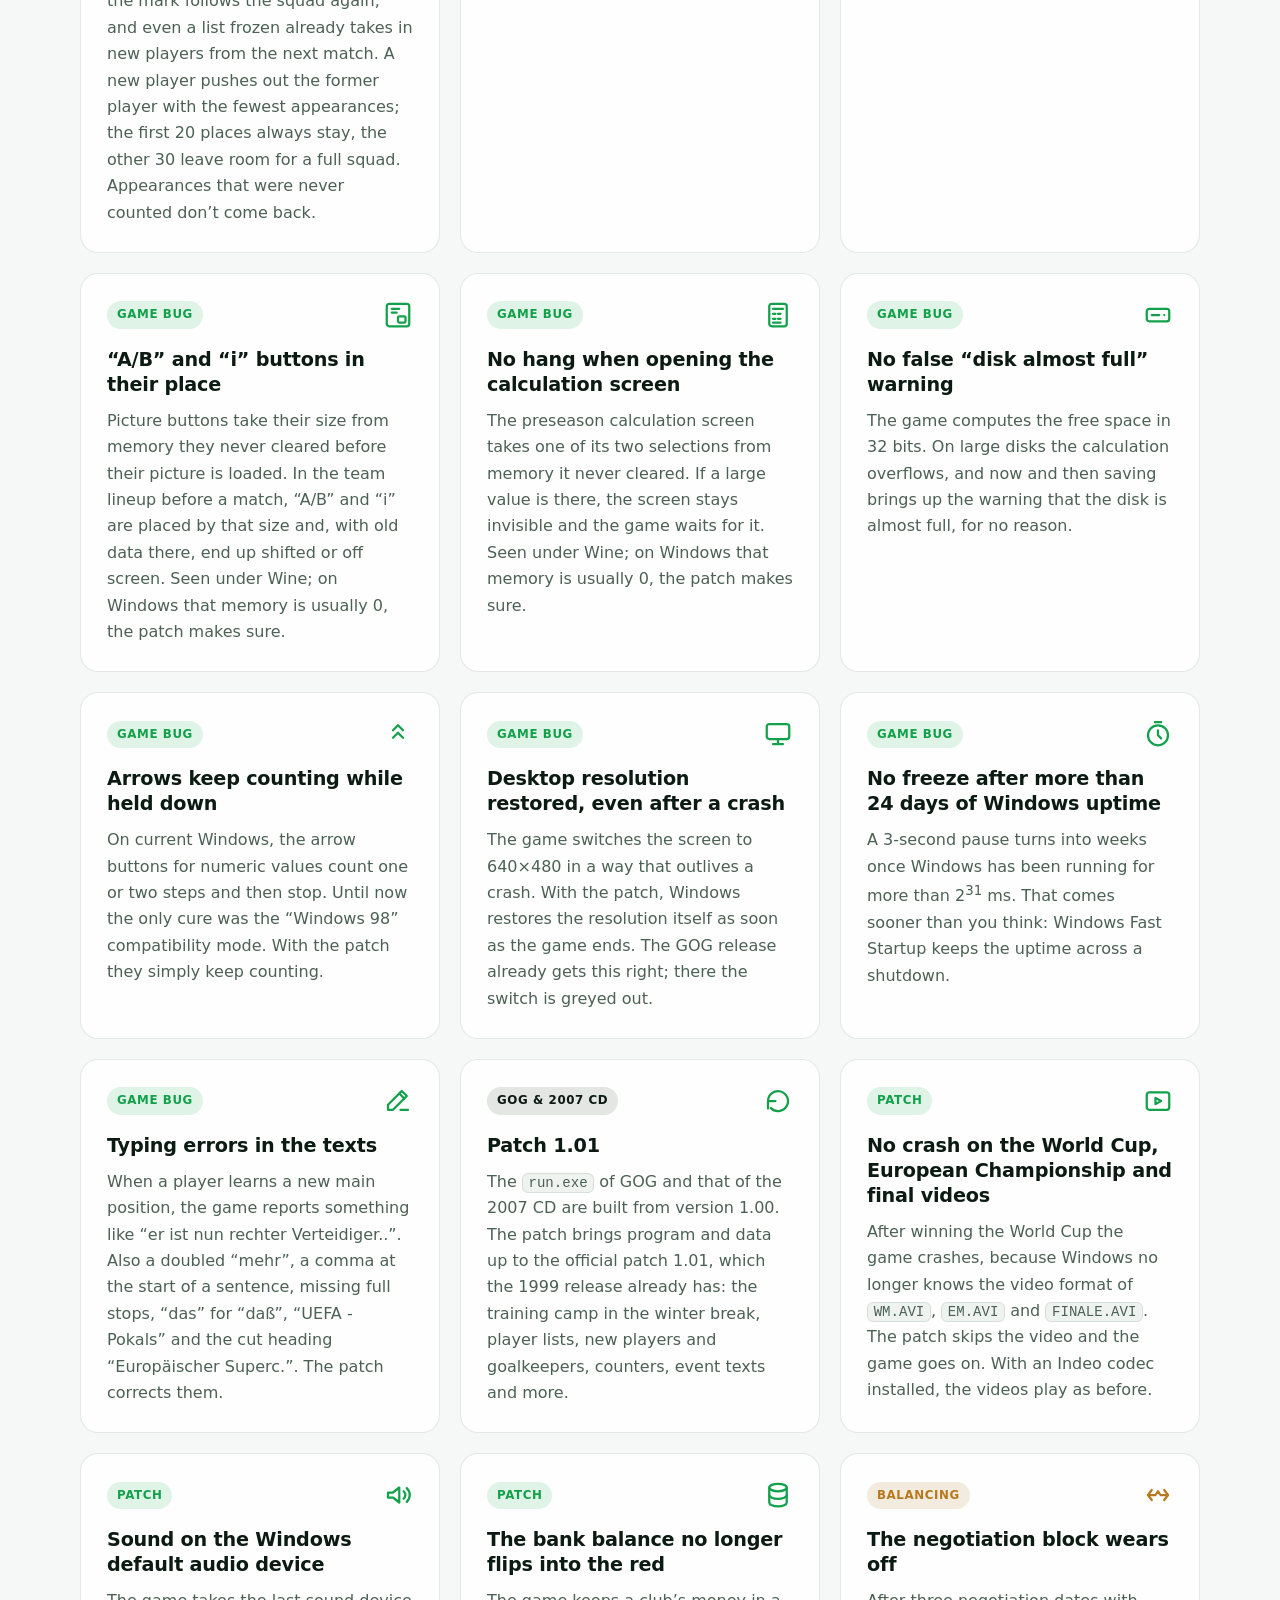
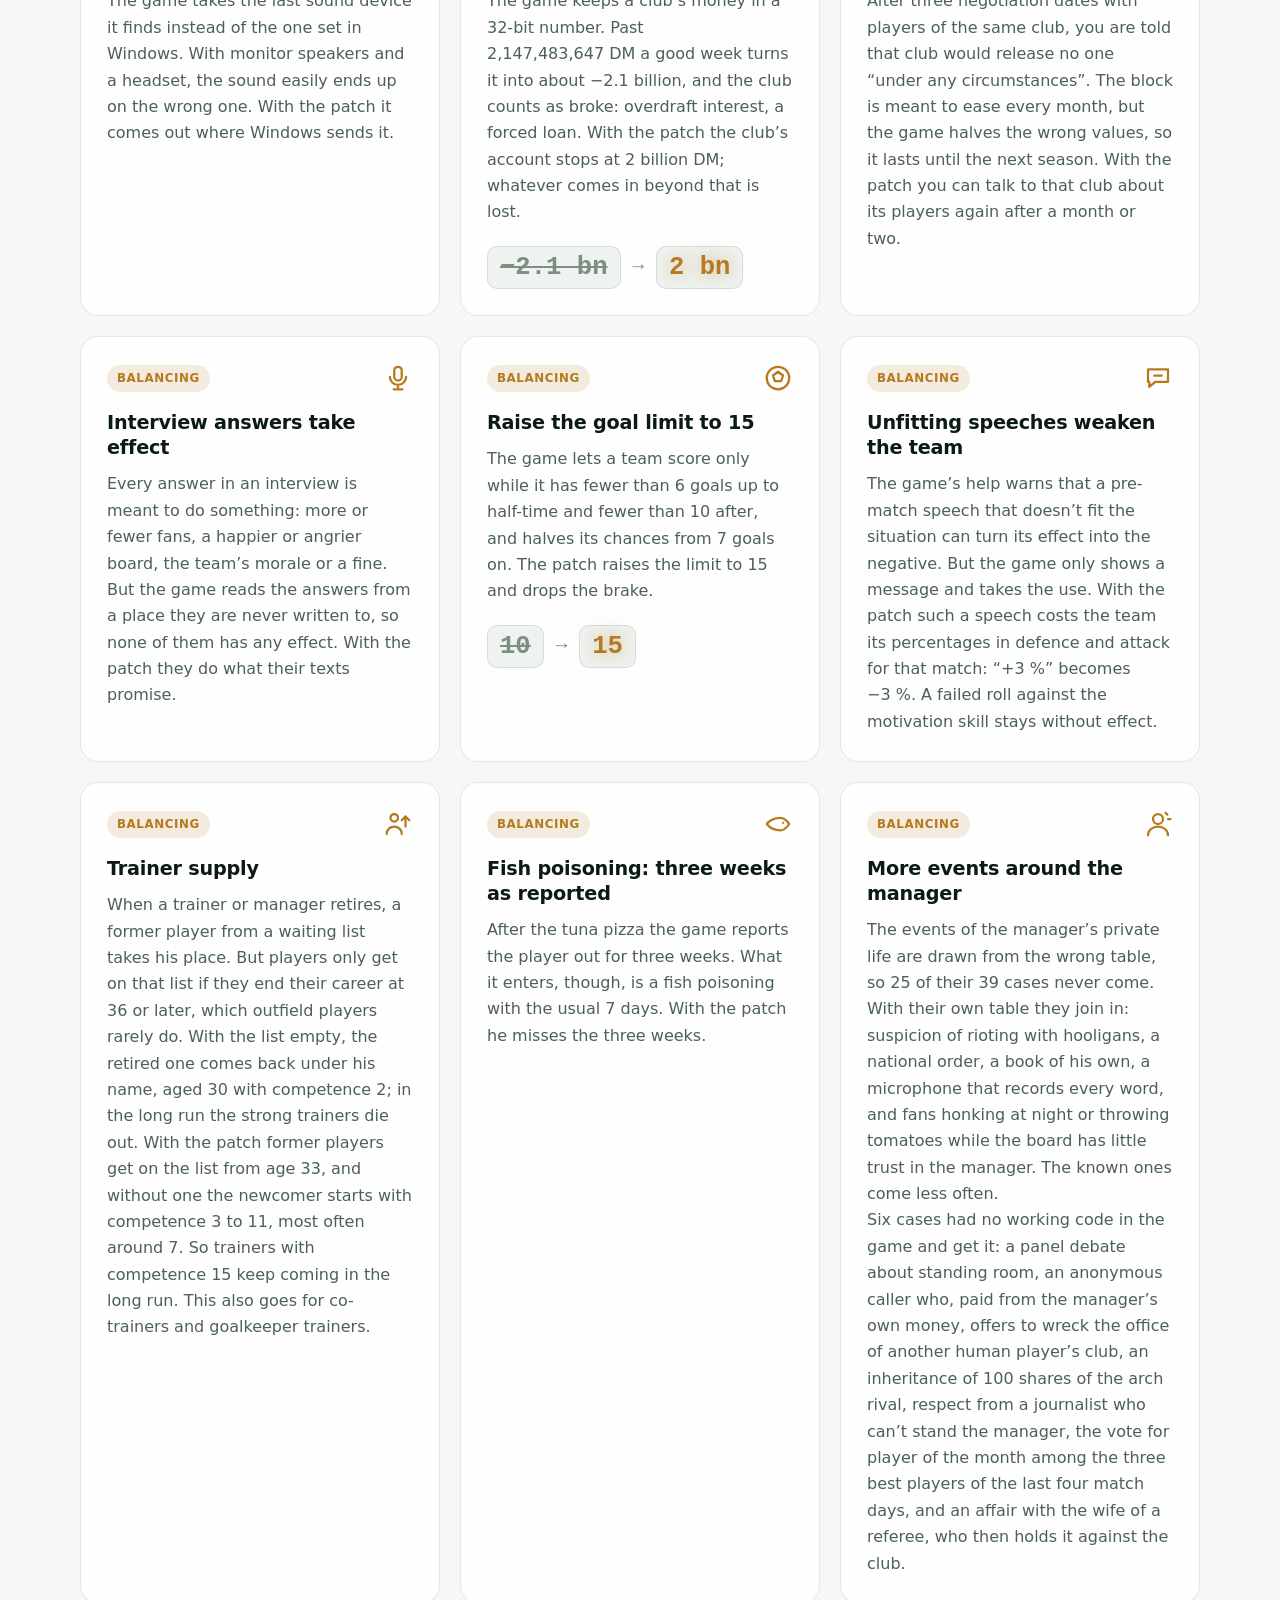
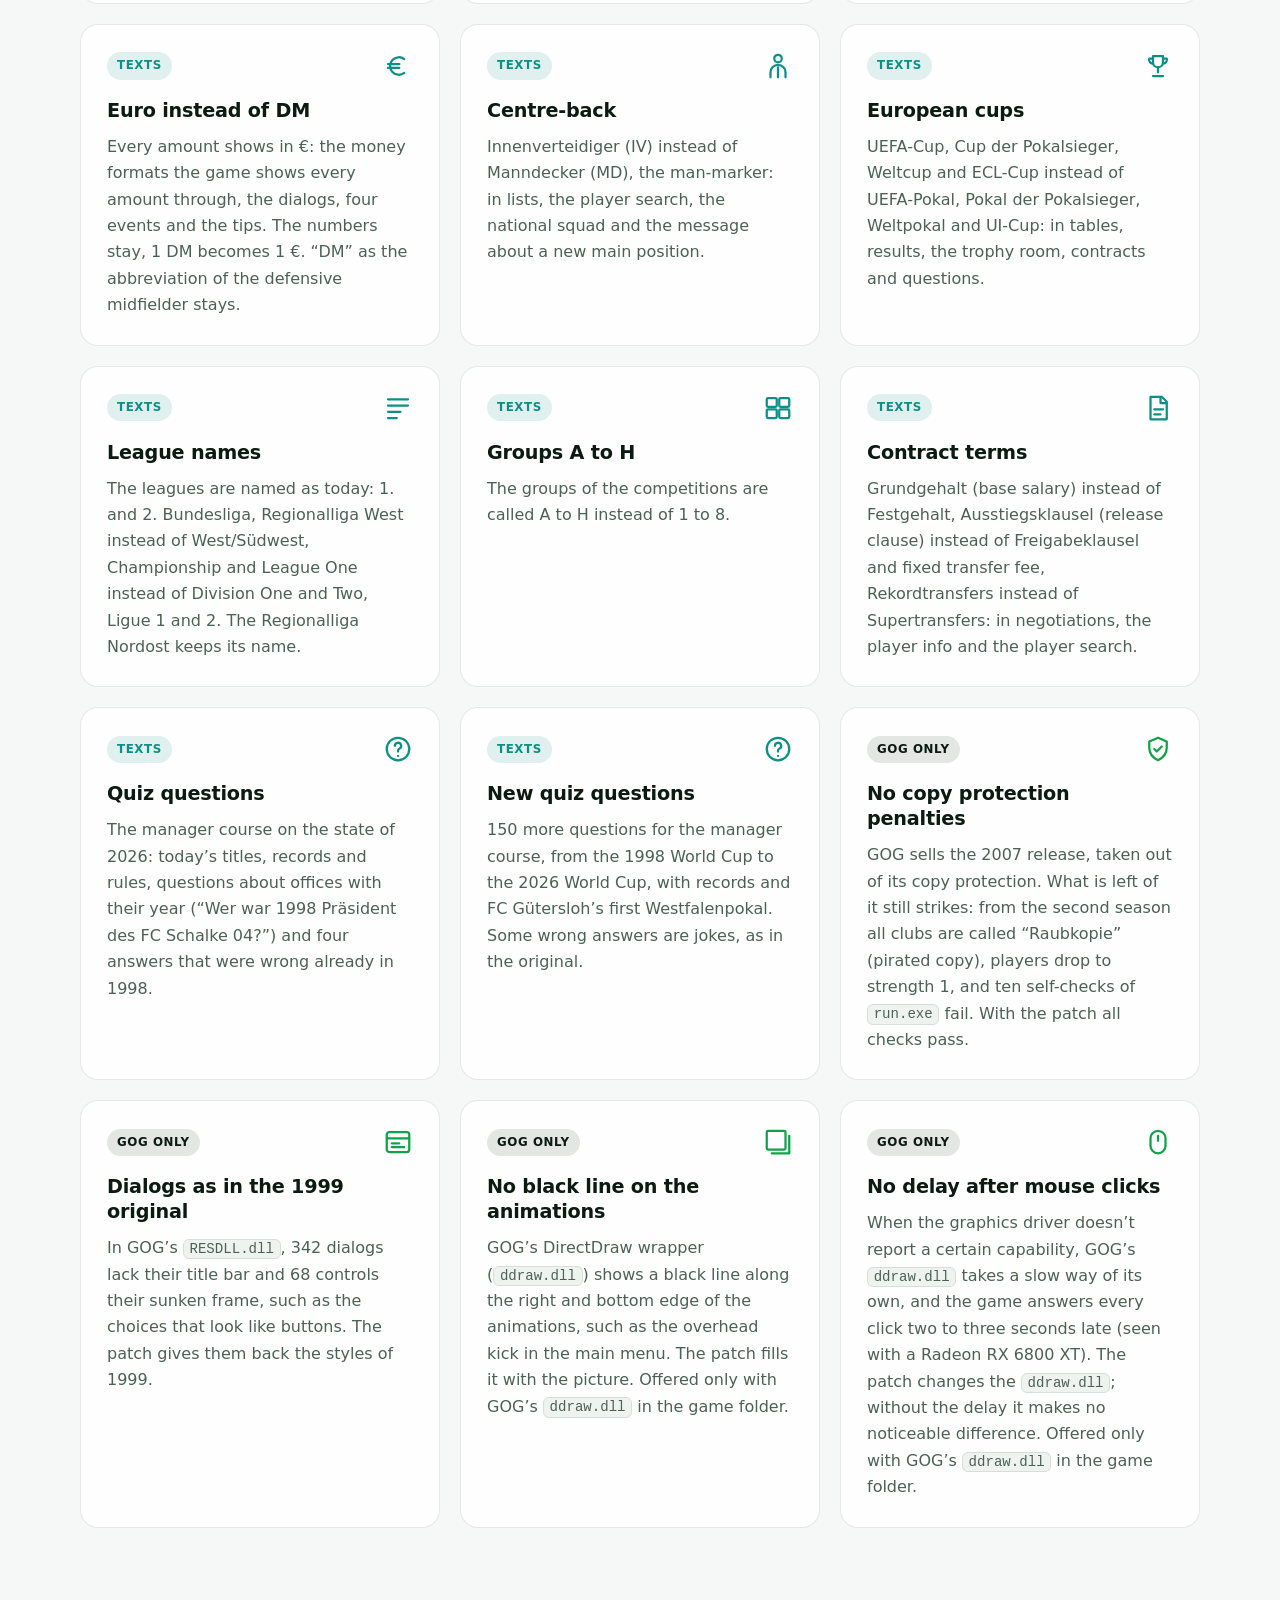
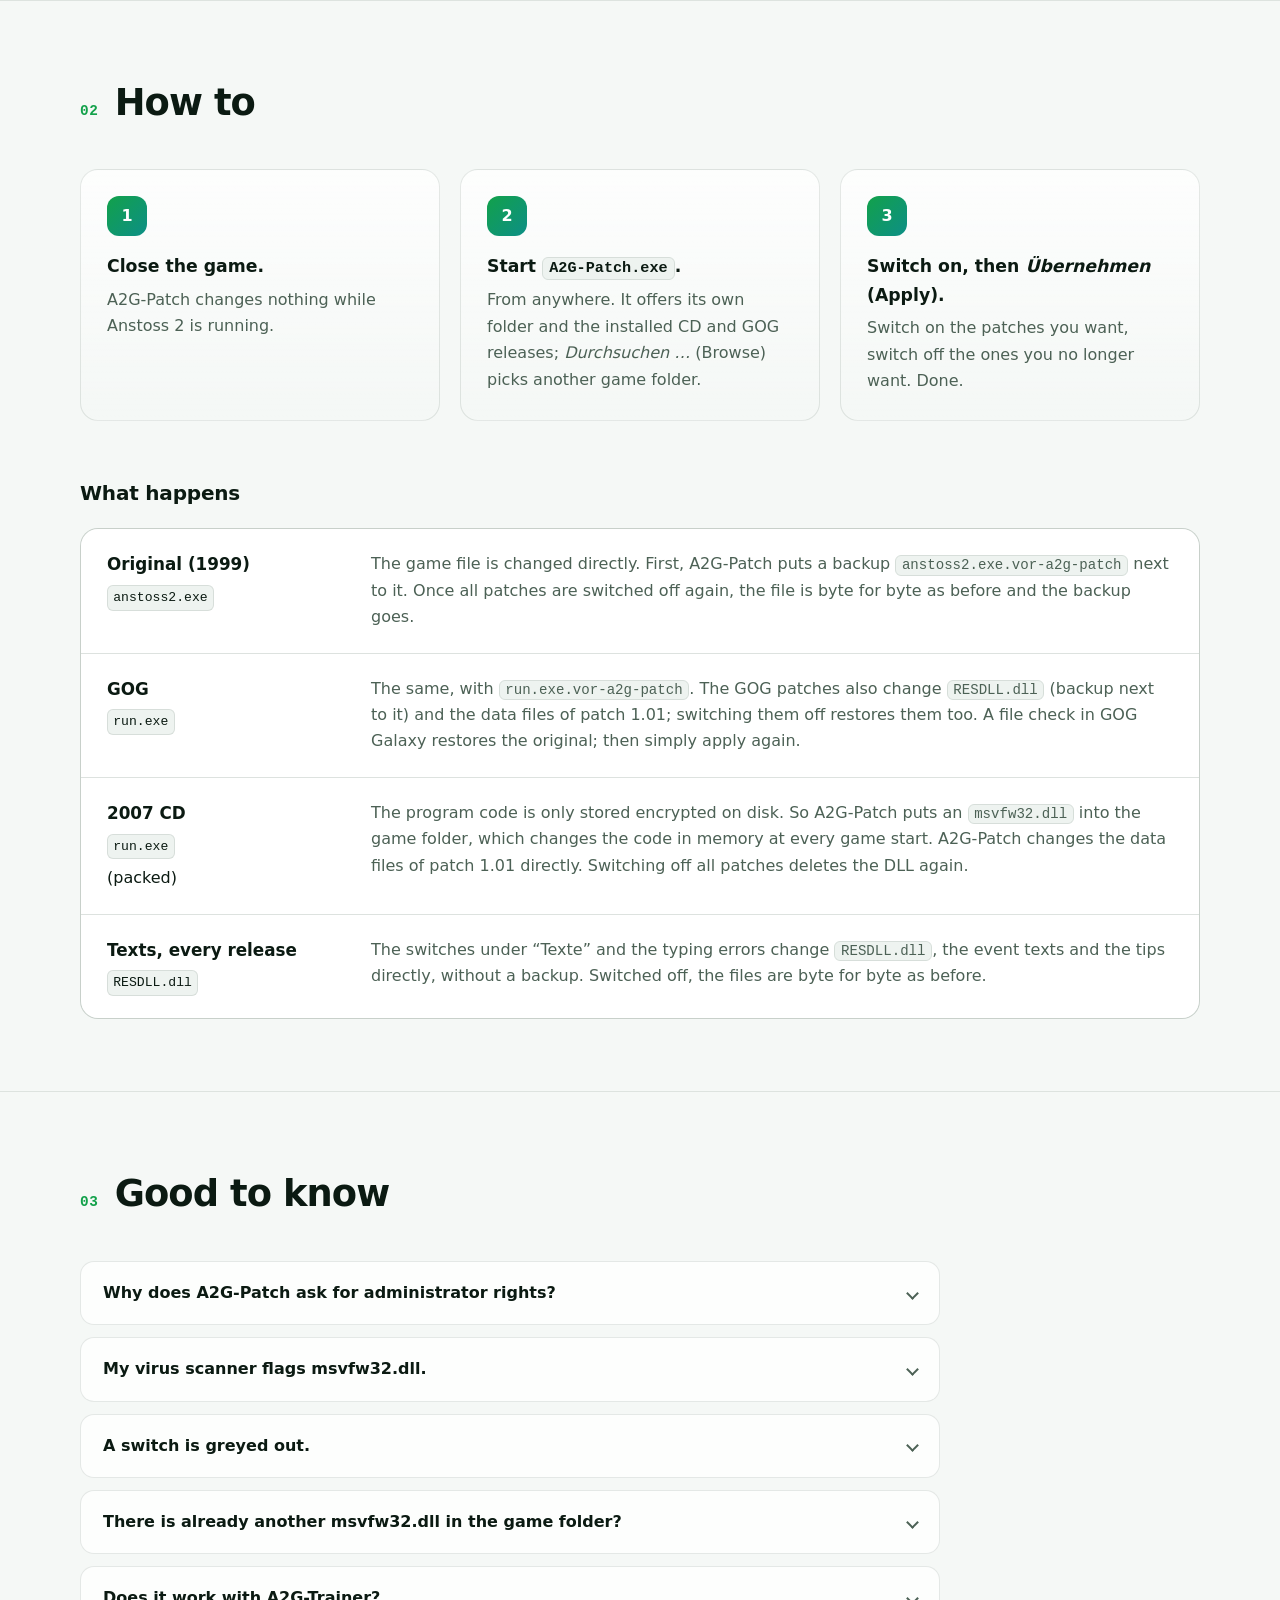
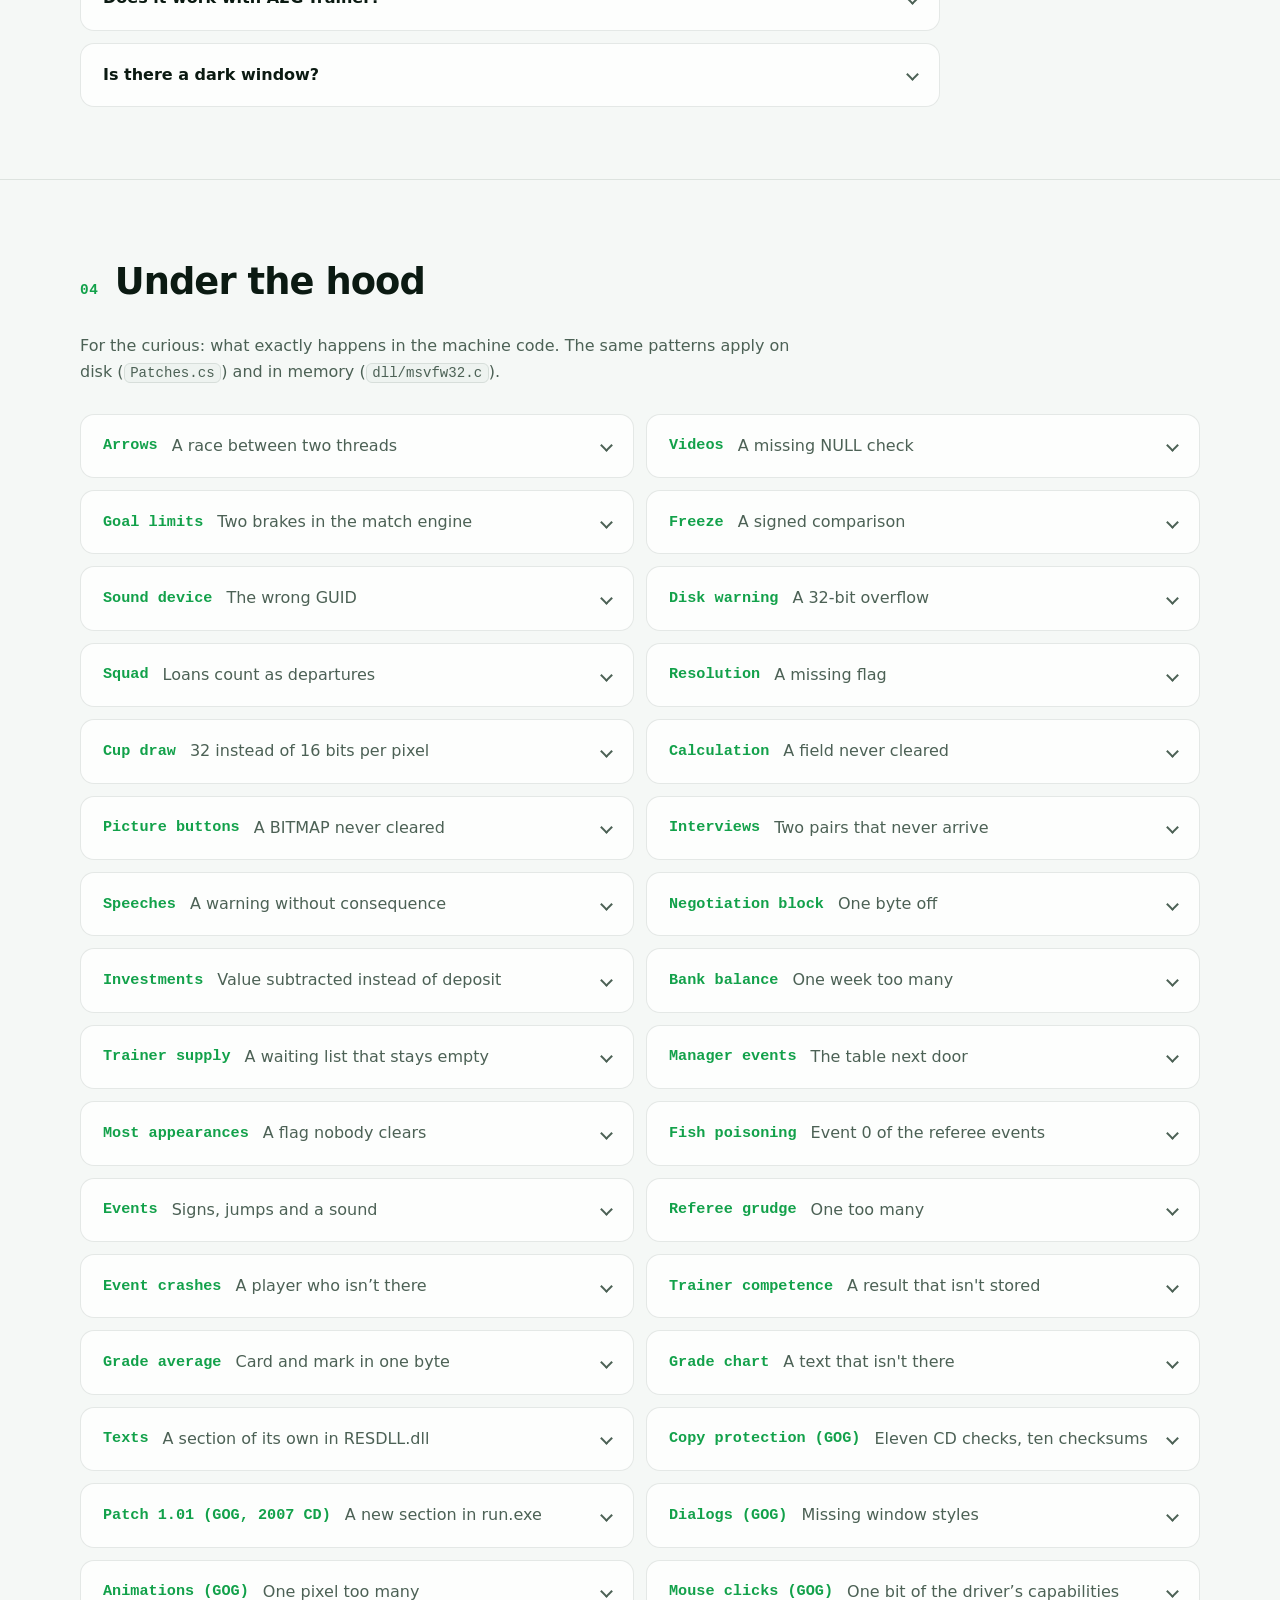
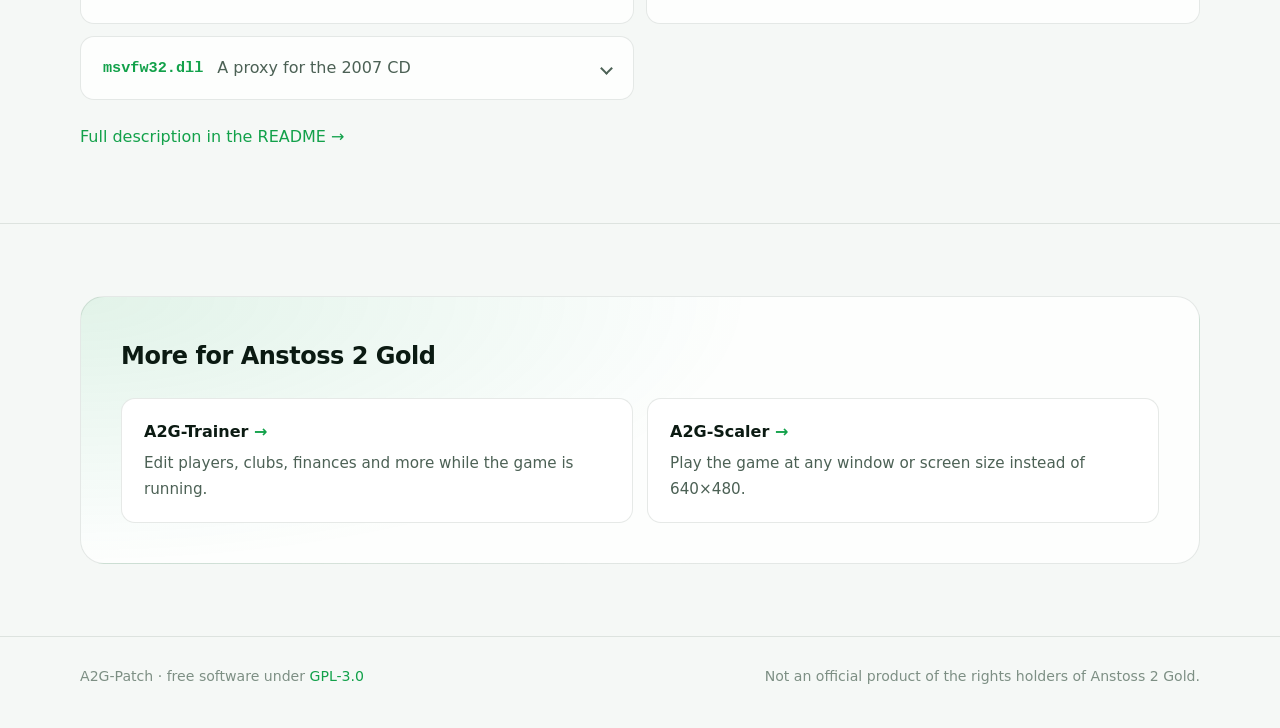
==== commit e1f5b4fa: "Add quiz switches: manager course questions brought up to date and 150 new questions" ====
--- a/site/en/index.html
+++ b/site/en/index.html
@@ -59,7 +59,7 @@
 <section id="patches" class="section">
   <div class="wrap">
     <h2 class="section-title"><span>01</span>The patches</h2>
-    <p class="intro">Groups in the window: under <b>Patches</b>, the “<b>Spielfehler</b>” switch fixes sixteen of the game's bugs at once; next to it are patch 1.01 and the patches against crashes and problems with current Windows (videos, audio device), and the upper limit for the bank balance. <b>Balancing</b> changes how the game plays. Under <b>Texte</b> are the euro, today’s names and terms, for every release. Four more patches are for the GOG release only, and there is network play.</p>
+    <p class="intro">Groups in the window: under <b>Patches</b>, the “<b>Spielfehler</b>” switch fixes sixteen of the game's bugs at once; next to it are patch 1.01 and the patches against crashes and problems with current Windows (videos, audio device), and the upper limit for the bank balance. <b>Balancing</b> changes how the game plays. Under <b>Texte</b> are the euro, today’s names and terms, for every release. Four more patches are for the GOG release only.</p>
     <div class="cards">
       <article class="card">
         <div class="card-head">
@@ -332,6 +332,22 @@
         <h3>Contract terms</h3>
         <p>Grundgehalt (base salary) instead of Festgehalt, Ausstiegsklausel (release clause) instead of Freigabeklausel and fixed transfer fee, Rekordtransfers instead of Supertransfers: in negotiations, the player info and the player search.</p>
       </article>
+      <article class="card card-text">
+        <div class="card-head">
+          <span class="tag tag-text">Texts</span>
+          <svg class="icon" viewBox="0 0 24 24" aria-hidden="true"><circle cx="12" cy="12" r="9"/><path d="M9.5 9.5a2.5 2.5 0 1 1 3.5 2.3c-.6.3-1 .9-1 1.6V14M12 17.5v.01"/></svg>
+        </div>
+        <h3>Quiz questions</h3>
+        <p>The manager course on the state of 2026: today’s titles, records and rules, questions about offices with their year (“Wer war 1998 Präsident des FC Schalke 04?”) and four answers that were wrong already in 1998.</p>
+      </article>
+      <article class="card card-text">
+        <div class="card-head">
+          <span class="tag tag-text">Texts</span>
+          <svg class="icon" viewBox="0 0 24 24" aria-hidden="true"><circle cx="12" cy="12" r="9"/><path d="M9.5 9.5a2.5 2.5 0 1 1 3.5 2.3c-.6.3-1 .9-1 1.6V14M12 17.5v.01"/></svg>
+        </div>
+        <h3>New quiz questions</h3>
+        <p>150 more questions for the manager course, from the 1998 World Cup to the 2026 World Cup, with records and FC Gütersloh&rsquo;s first Westfalenpokal. Some wrong answers are jokes, as in the original.</p>
+      </article>
       <article class="card">
         <div class="card-head">
           <span class="tag tag-gog">GOG only</span>
@@ -363,14 +379,6 @@
         </div>
         <h3>No delay after mouse clicks</h3>
         <p>When the graphics driver doesn’t report a certain capability, GOG’s <code>ddraw.dll</code> takes a slow way of its own, and the game answers every click two to three seconds late (seen with a Radeon RX 6800 XT). The patch changes the <code>ddraw.dll</code>; without the delay it makes no noticeable difference. Offered only with GOG’s <code>ddraw.dll</code> in the game folder.</p>
-      </article>
-      <article class="card">
-        <div class="card-head">
-          <span class="tag tag-opt">Extra</span>
-          <svg class="icon" viewBox="0 0 24 24" aria-hidden="true"><rect x="2" y="4" width="8" height="6" rx="1"/><rect x="14" y="4" width="8" height="6" rx="1"/><rect x="8" y="15" width="8" height="6" rx="1"/><path d="M6 10v2h12v-2M12 12v3"/></svg>
-        </div>
-        <h3>Network game</h3>
-        <p>Up to four computers play one game together, in a local network or over the internet. Anstoss&nbsp;2 holds a network layer that was never switched on; A2G-Patch adds what it lacks. At the first main menu the game asks whether to play alone, as host or as guest. Original and GOG release.</p>
       </article>
     </div>
   </div>
@@ -637,10 +645,6 @@
 <pre><code>shr eax,9 / and eax,ebp  →  mov eax,1</code></pre>
       </details>
       <details class="tech-item">
-        <summary><b>Network game</b><span>An orphaned layer wakes up</span></summary>
-        <p>The game separates server and client: data accessors ask “am I the server?” and fetch from it otherwise, only the server simulates, and a dispatcher knows requests, replies, tasks and the transfer of the game state. The runtime was missing: DirectPlay was never created, no thread sent, nothing called the receive loop. The <code>msvfw32.dll</code> sends the packets over TCP, hands them over through a small object with DirectPlay&nbsp;1’s interface and mirrors the game state to the guests before every step.</p>
-      </details>
-      <details class="tech-item">
         <summary><b>msvfw32.dll</b><span>A proxy for the 2007 CD</span></summary>
         <p><code>msvfw32</code> isn’t a KnownDLL, so the copy in the game folder wins. All 47 exports jump on to the real DLL, which is loaded only on the first call. A thread waits until the unpacked code is in memory and then writes only the enabled patches. Built without the C runtime so that it loads on Windows 2000 and XP too.</p>
       </details>
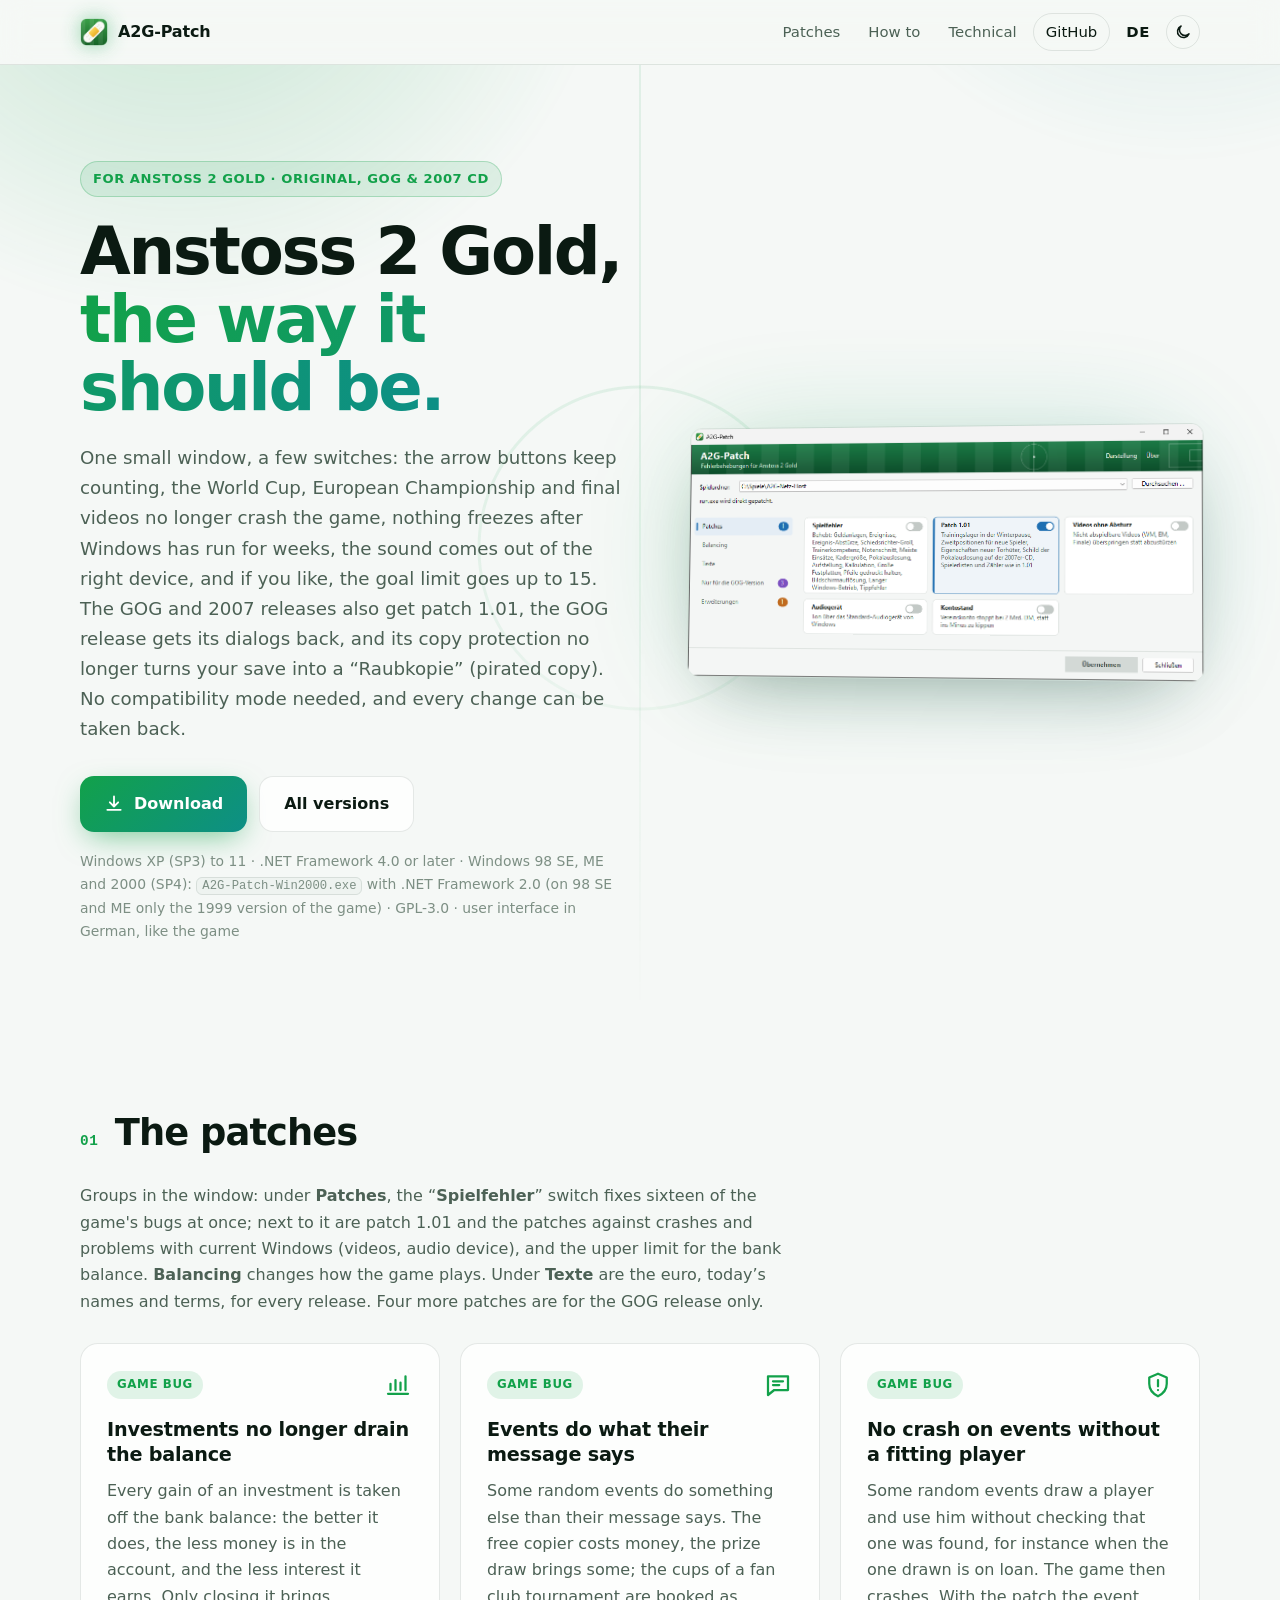
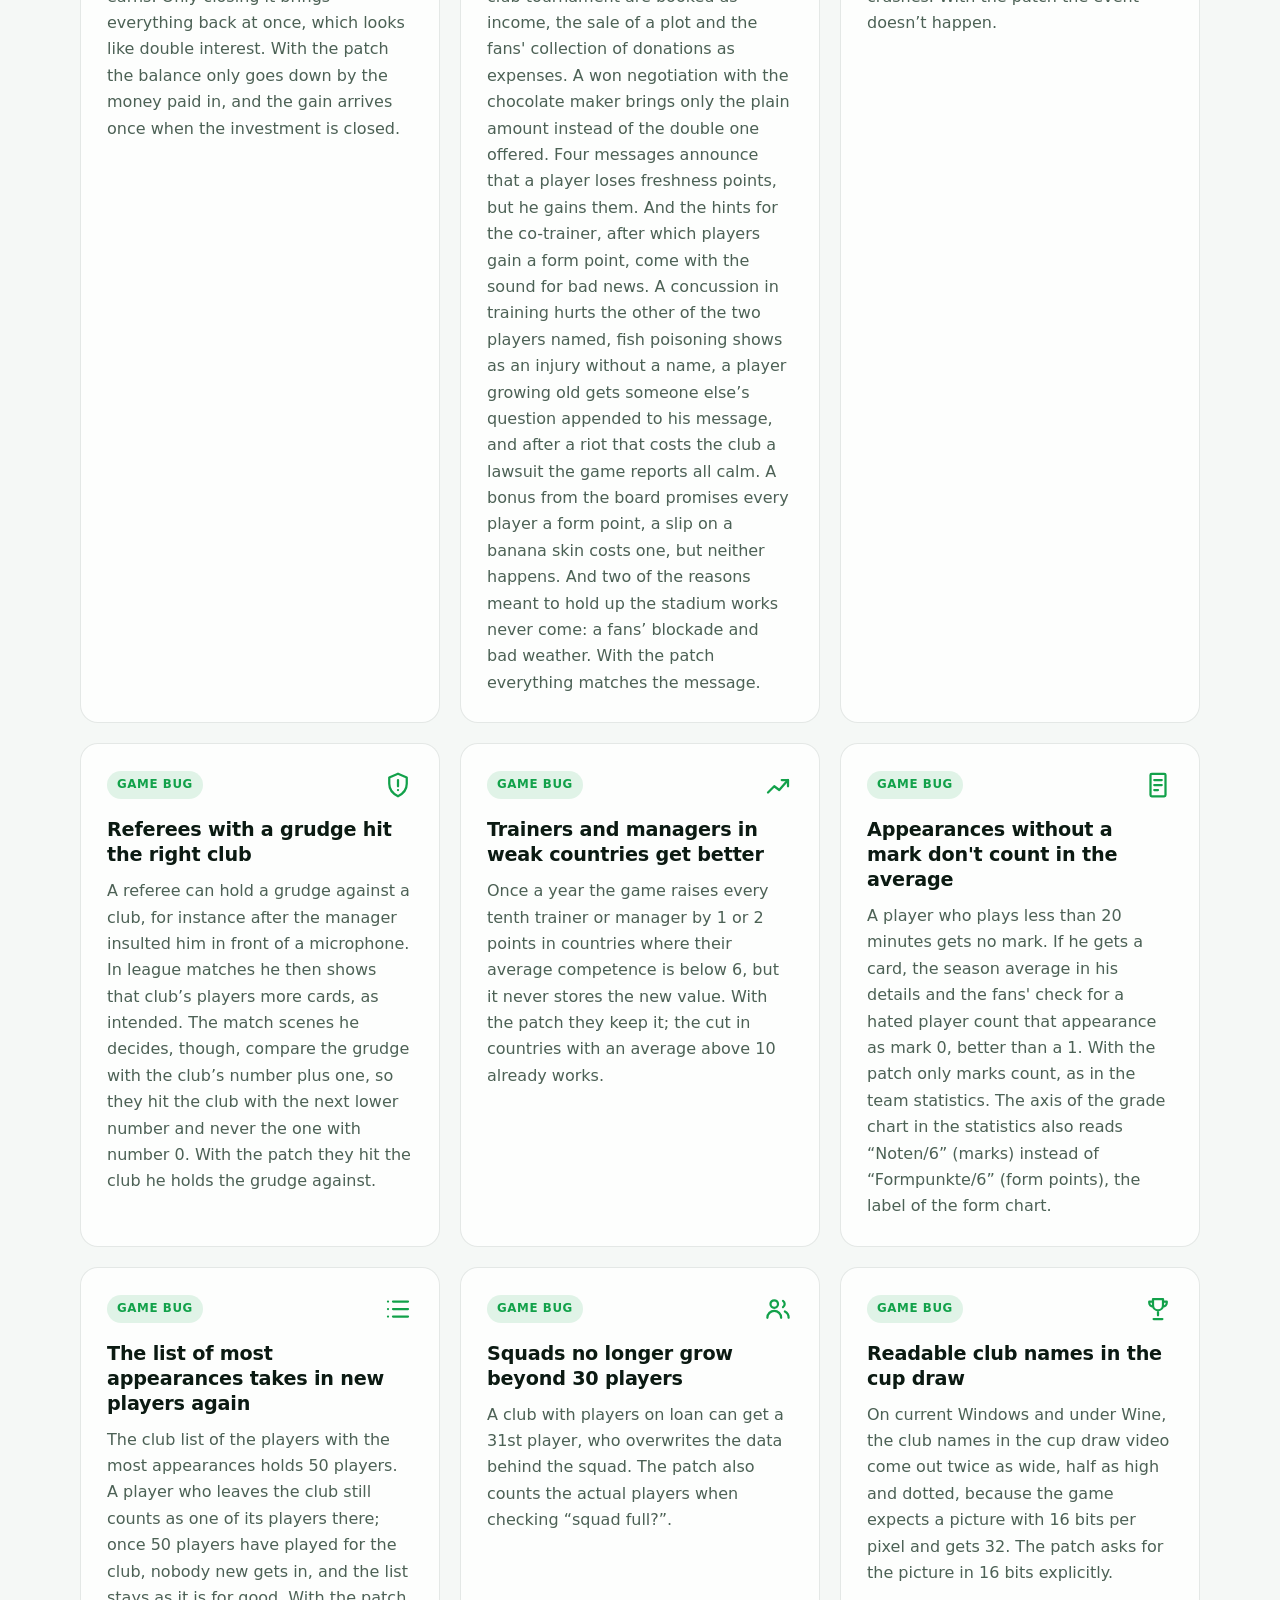
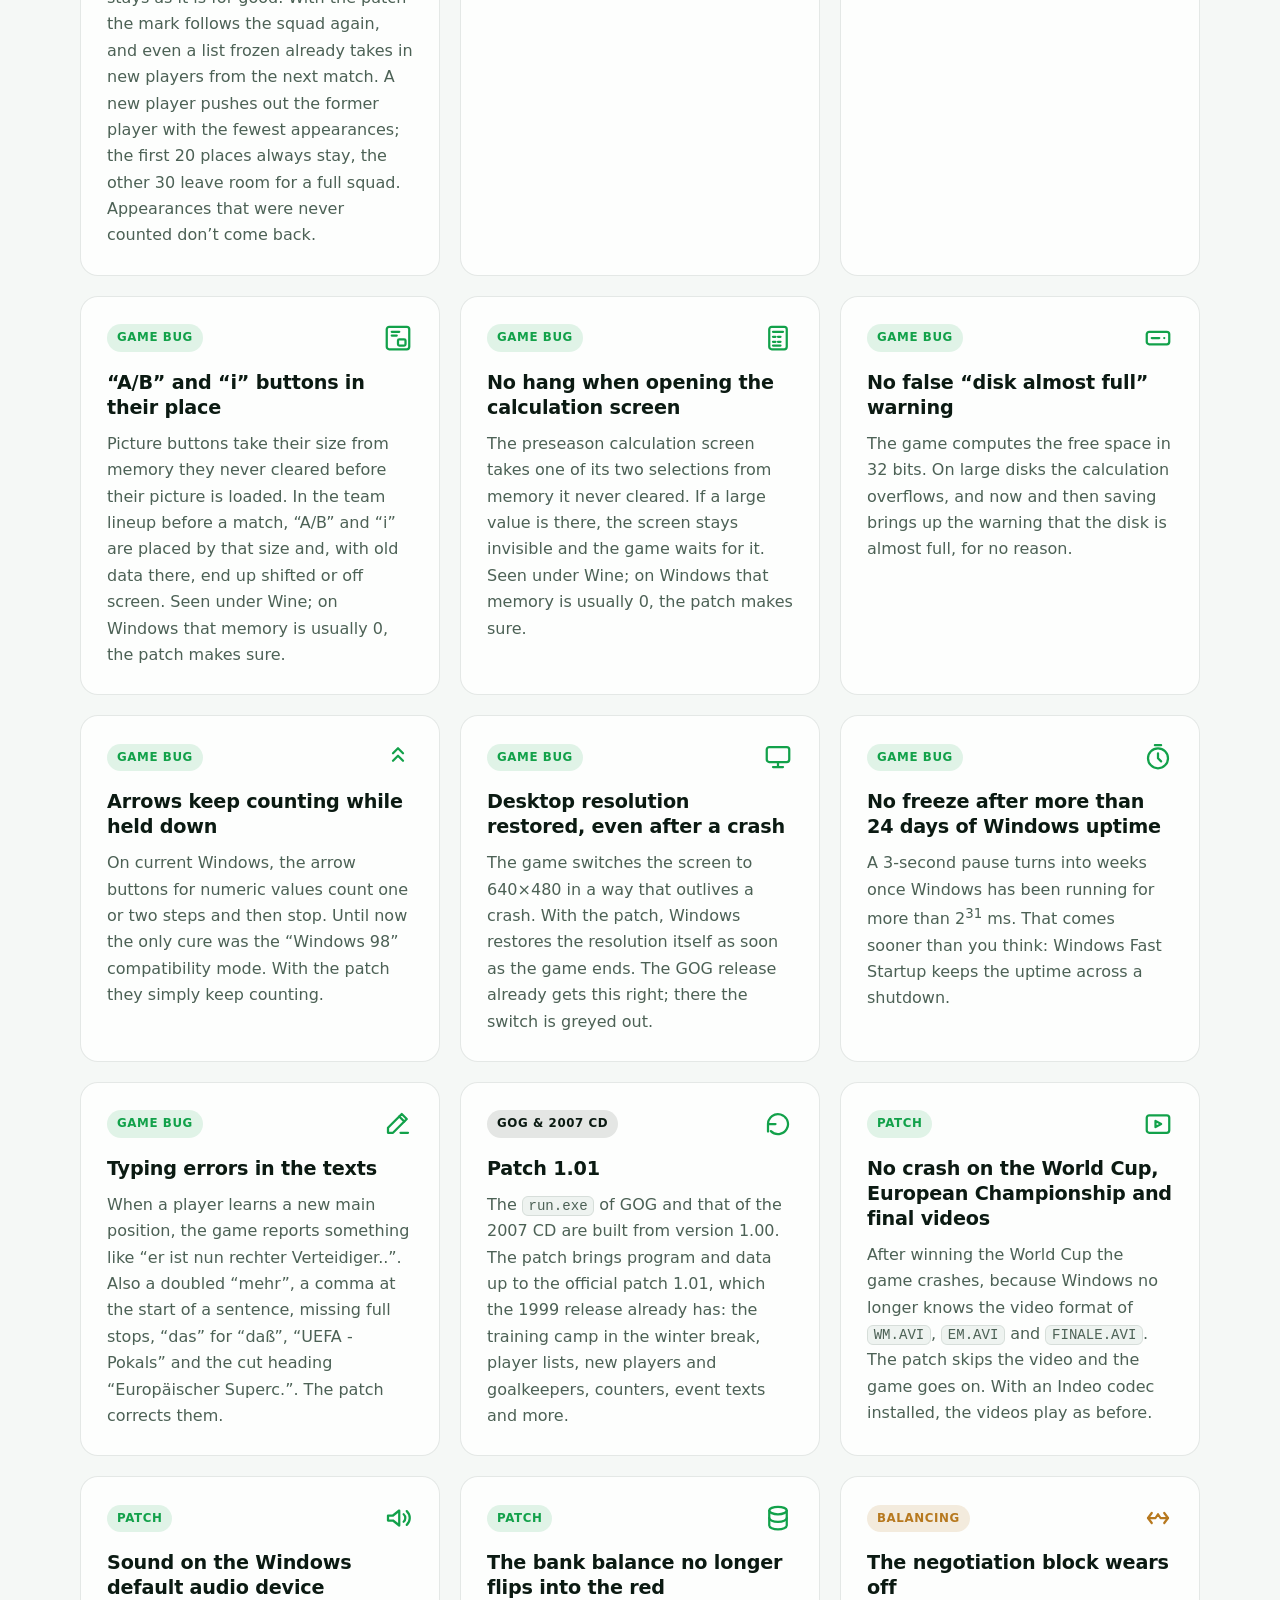
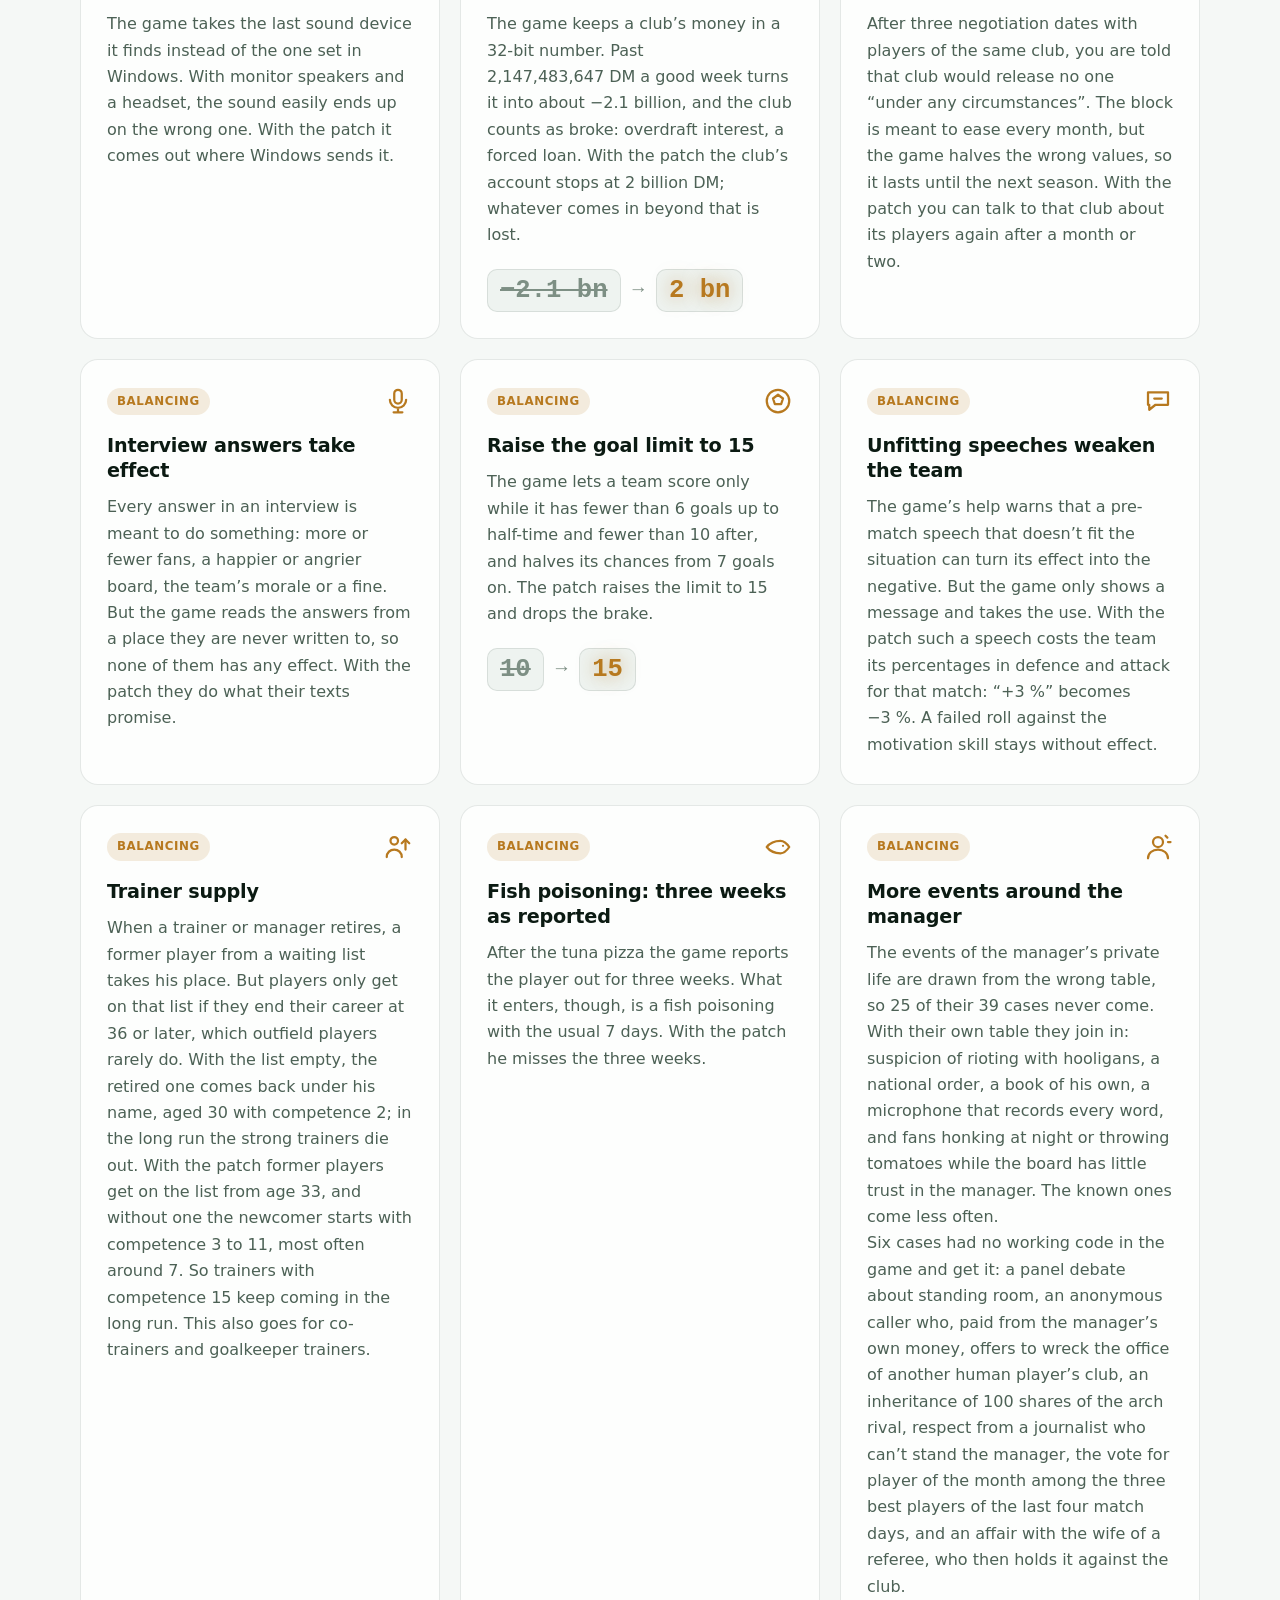
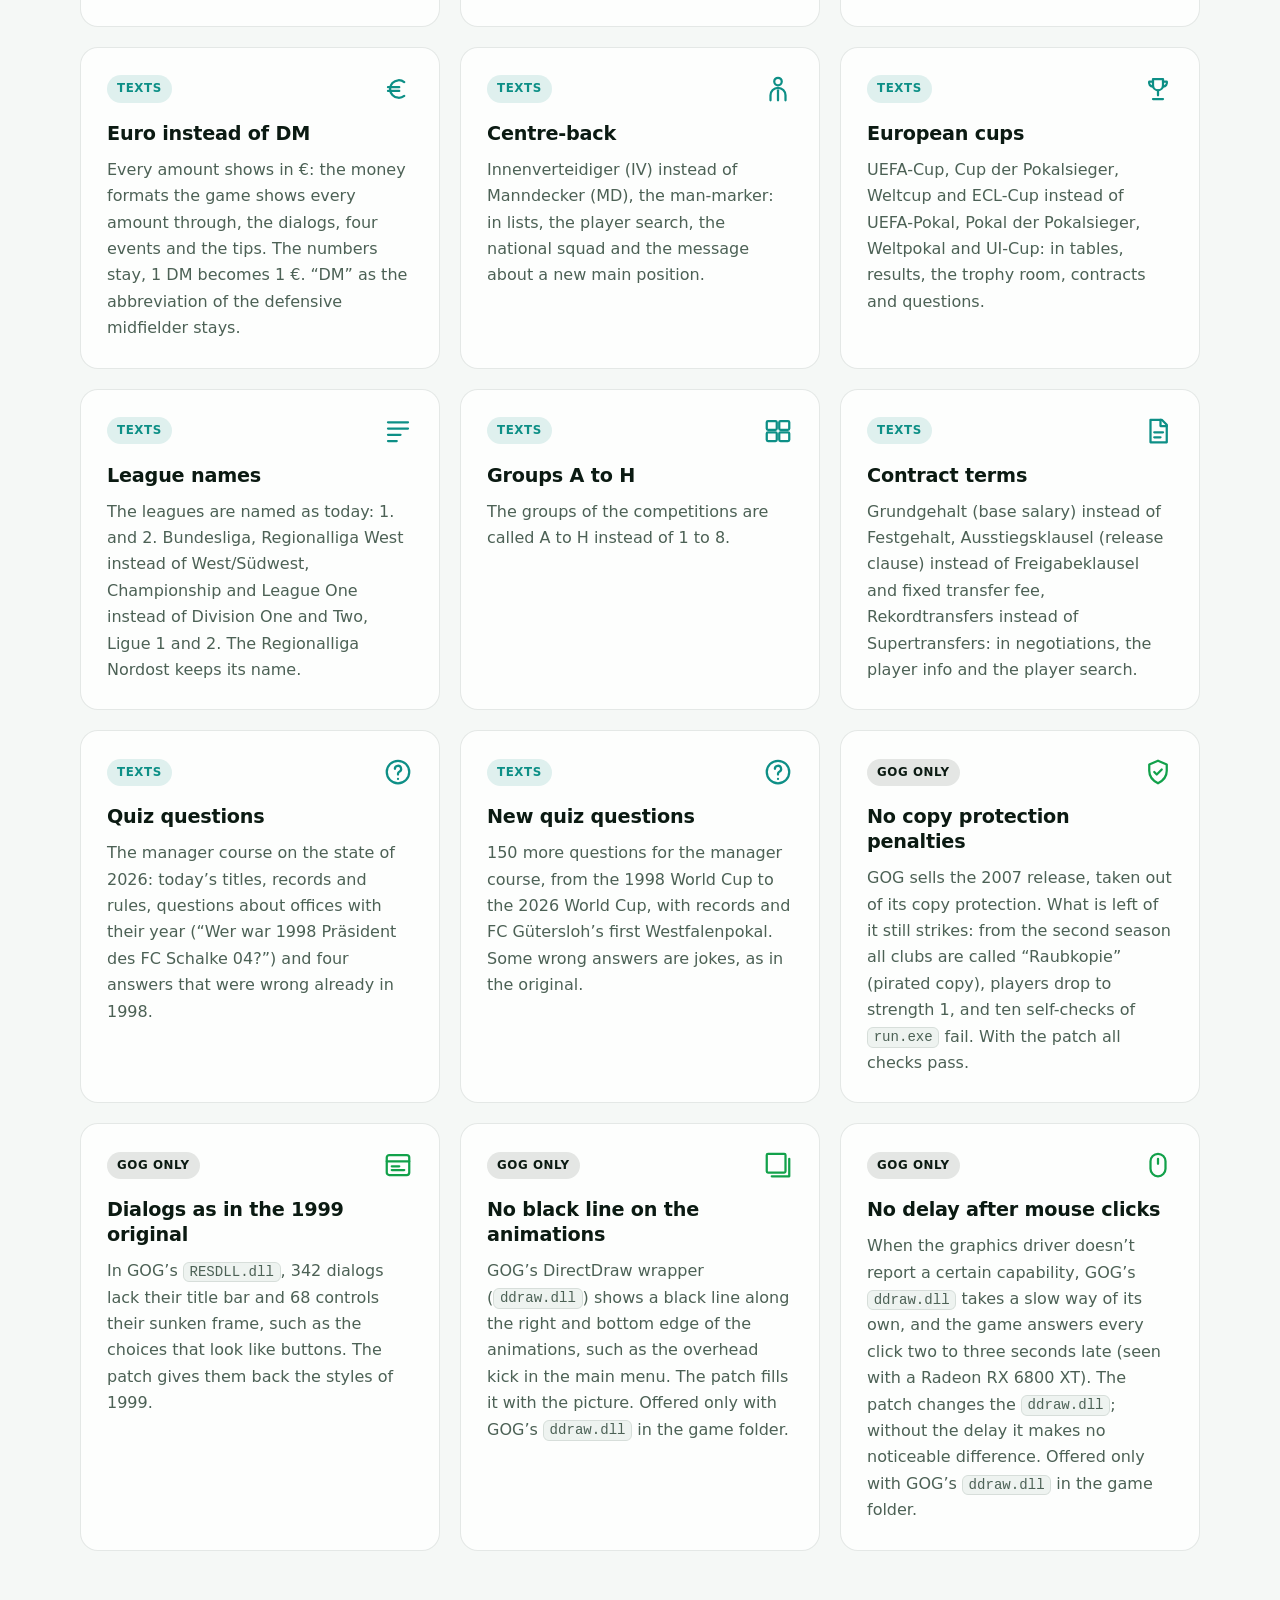
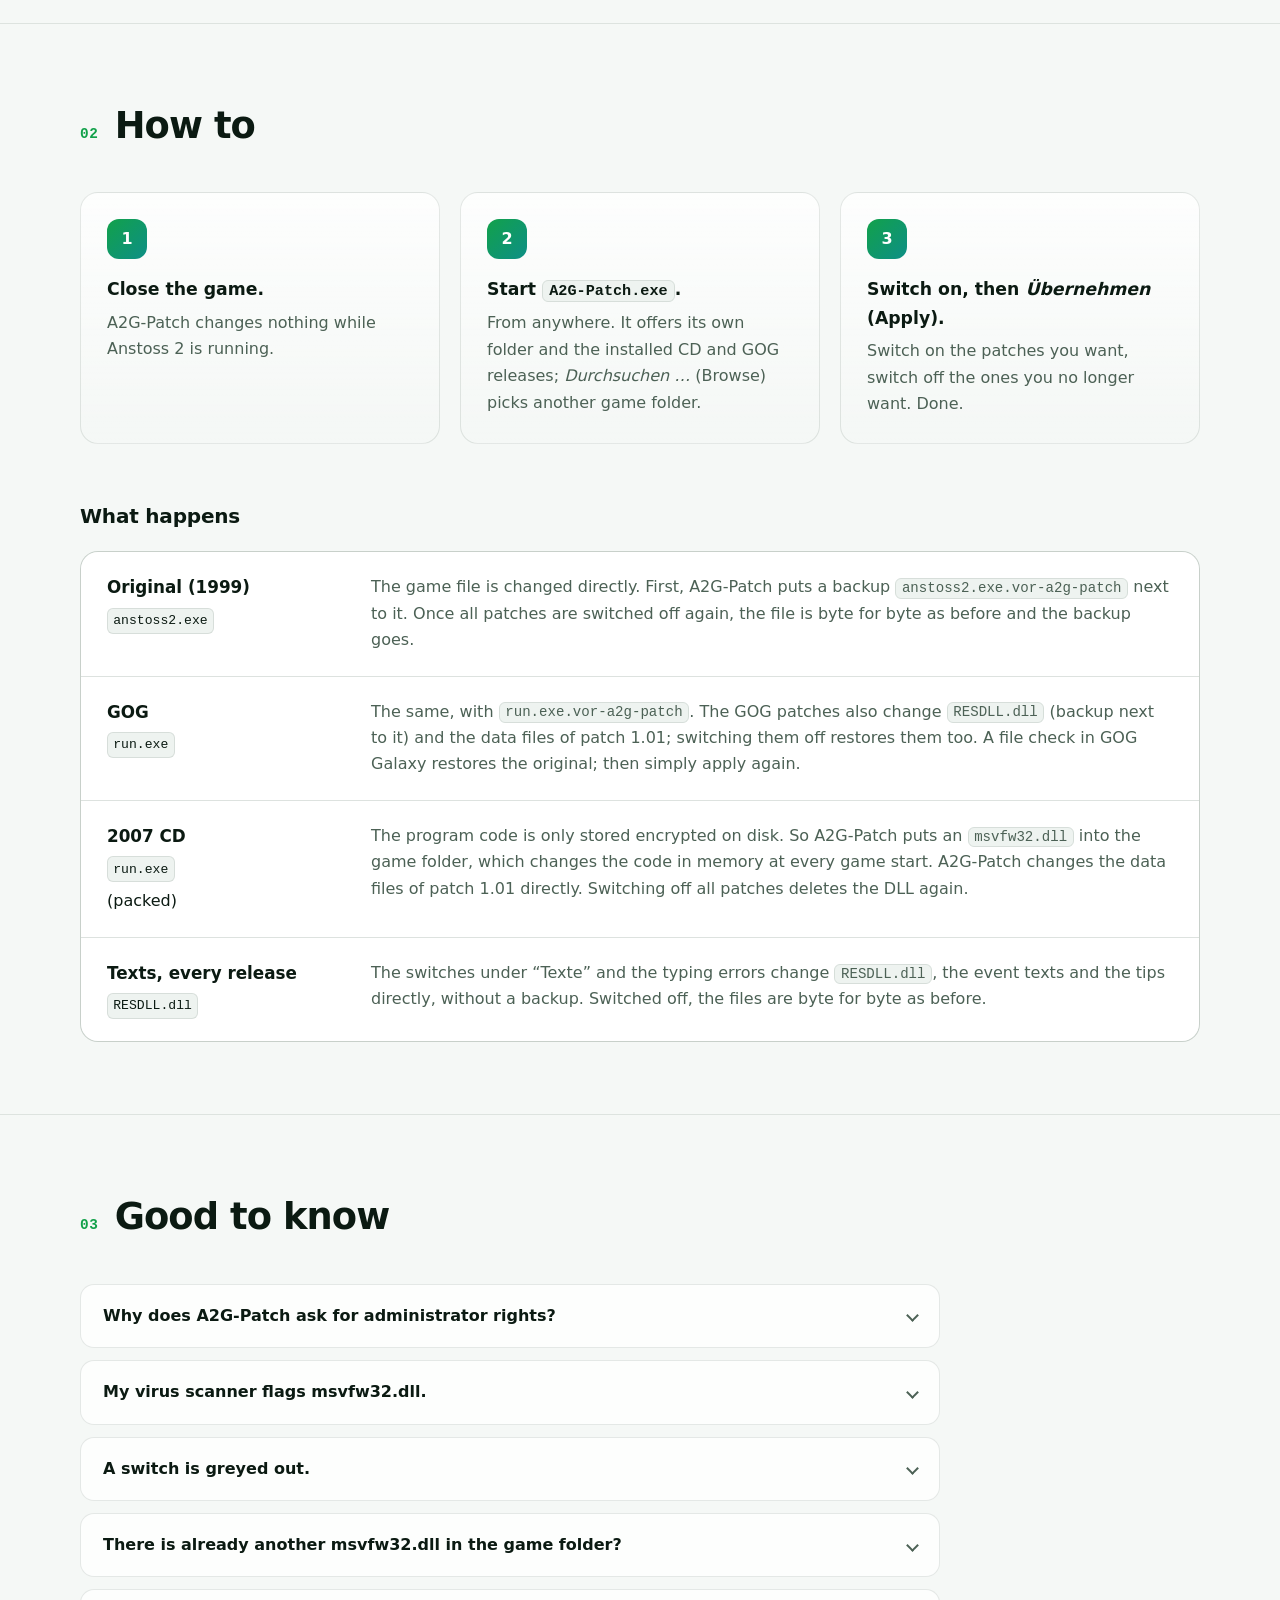
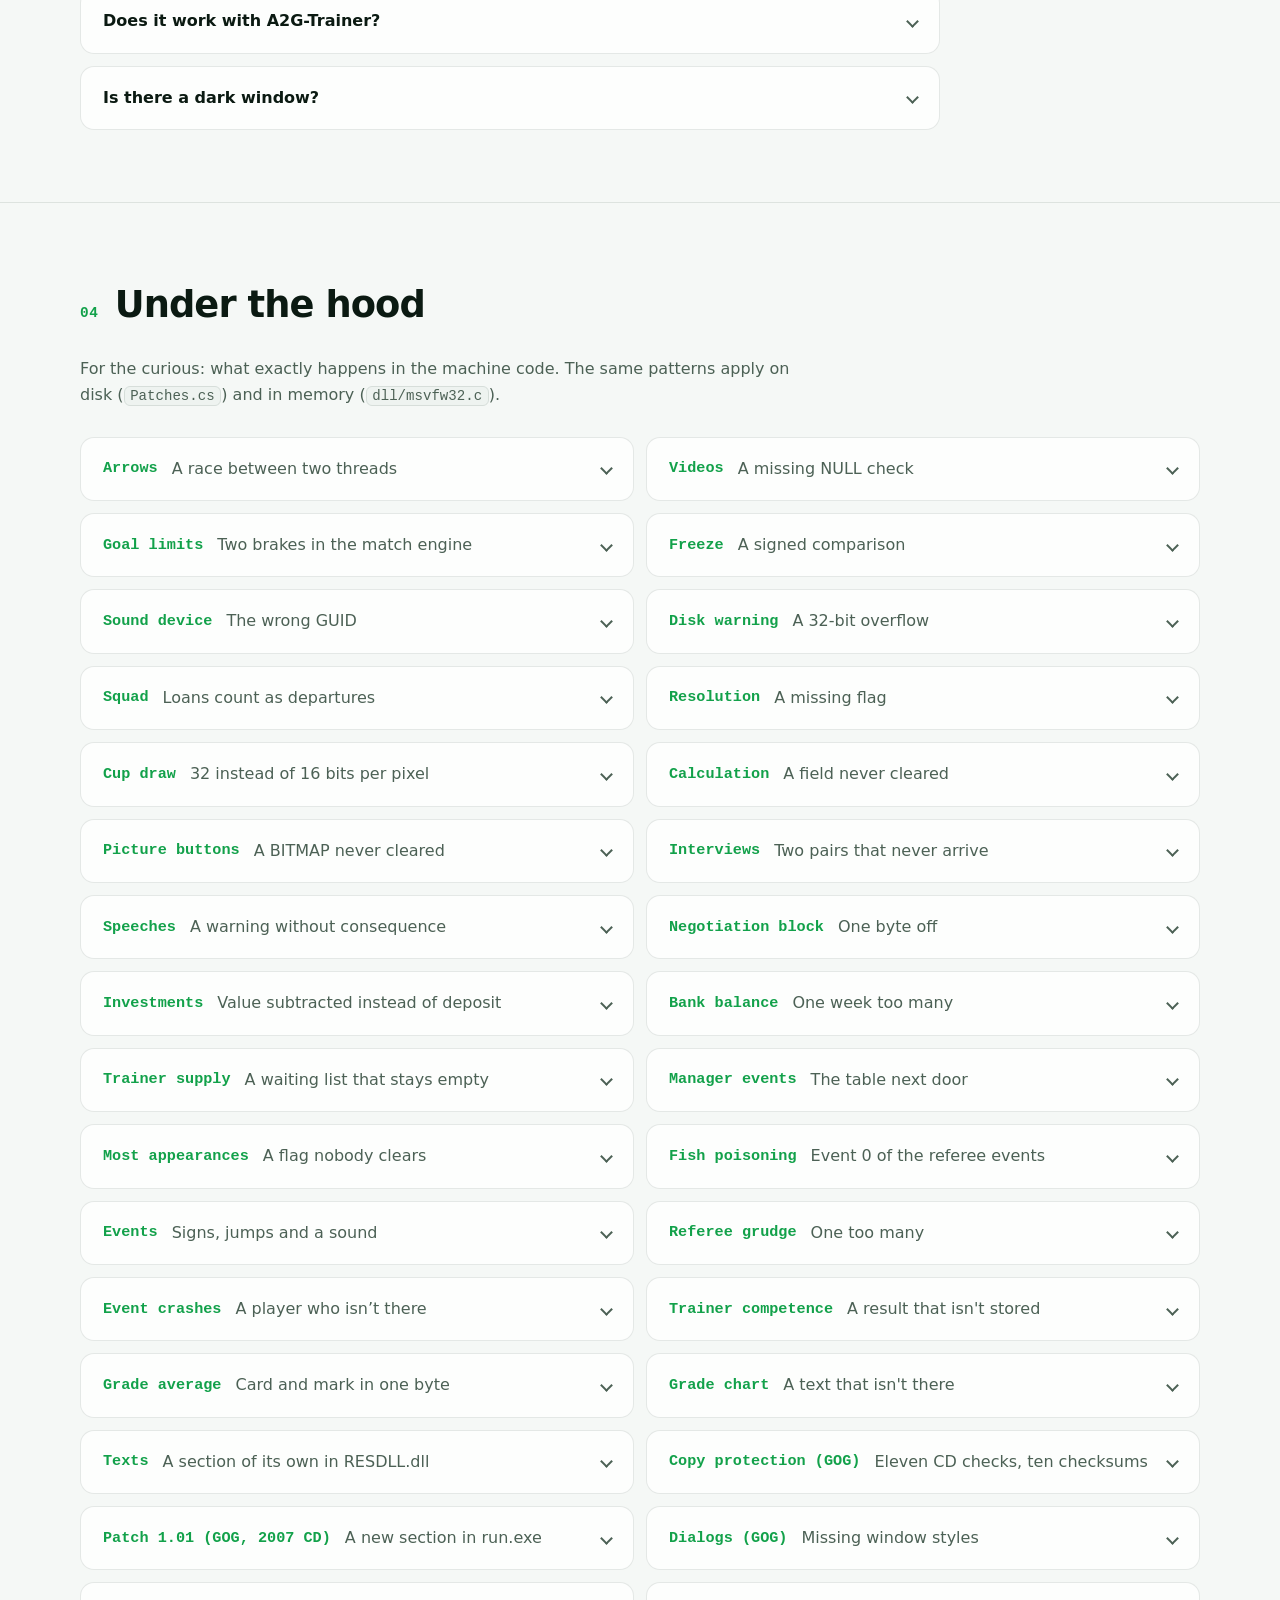
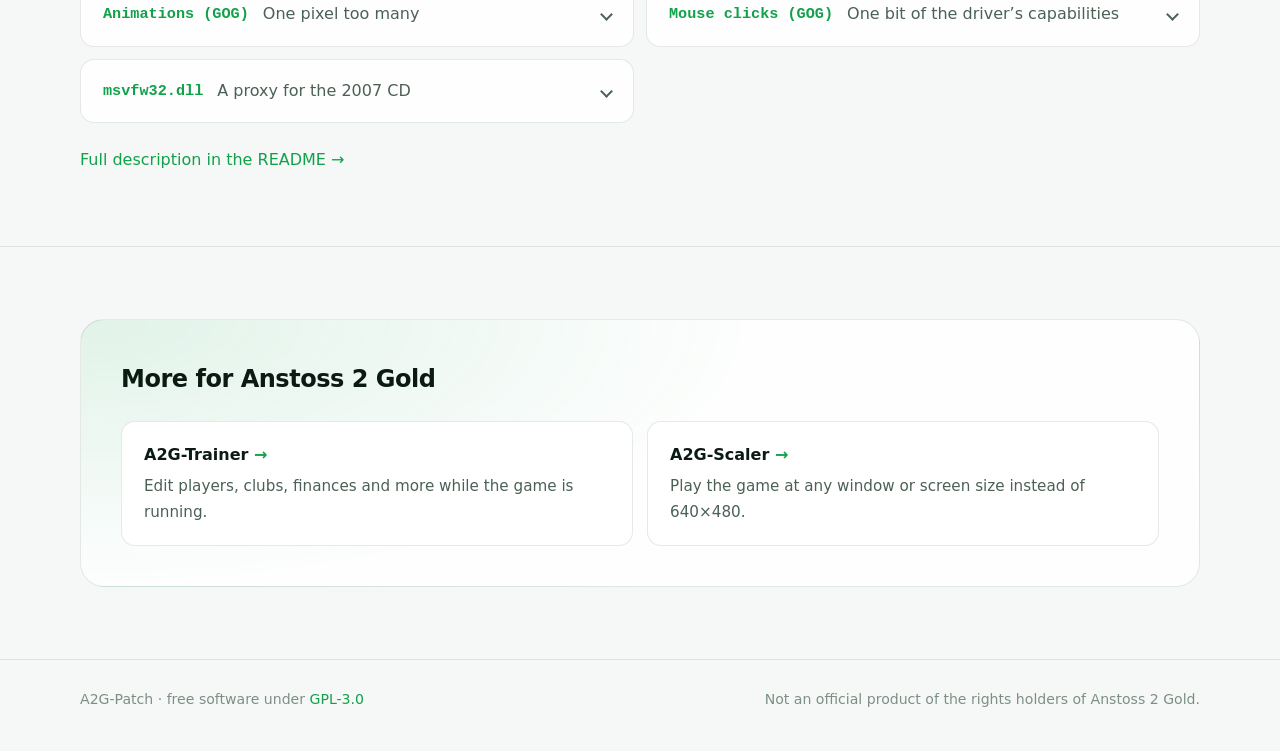
==== commit c6f7330c: "Name Windows 98 SE and ME as systems for the Windows 2000 build" ====
--- a/site/en/index.html
+++ b/site/en/index.html
@@ -47,7 +47,7 @@
         </a>
         <a class="btn btn-ghost" href="https://github.com/transfairs/A2G-Patcher/releases">All versions</a>
       </div>
-      <p class="fine">Windows XP (SP3) to 11 · .NET Framework 4.0 or later · Windows 2000 (SP4): <code>A2G-Patch-Win2000.exe</code> with .NET Framework 2.0 · GPL-3.0 · user interface in German, like the game</p>
+      <p class="fine">Windows XP (SP3) to 11 · .NET Framework 4.0 or later · Windows 98 SE, ME and 2000 (SP4): <code>A2G-Patch-Win2000.exe</code> with .NET Framework 2.0 (on 98 SE and ME only the 1999 version of the game) · GPL-3.0 · user interface in German, like the game</p>
     </div>
     <figure class="shot">
       <div class="shot-glow" aria-hidden="true"></div>
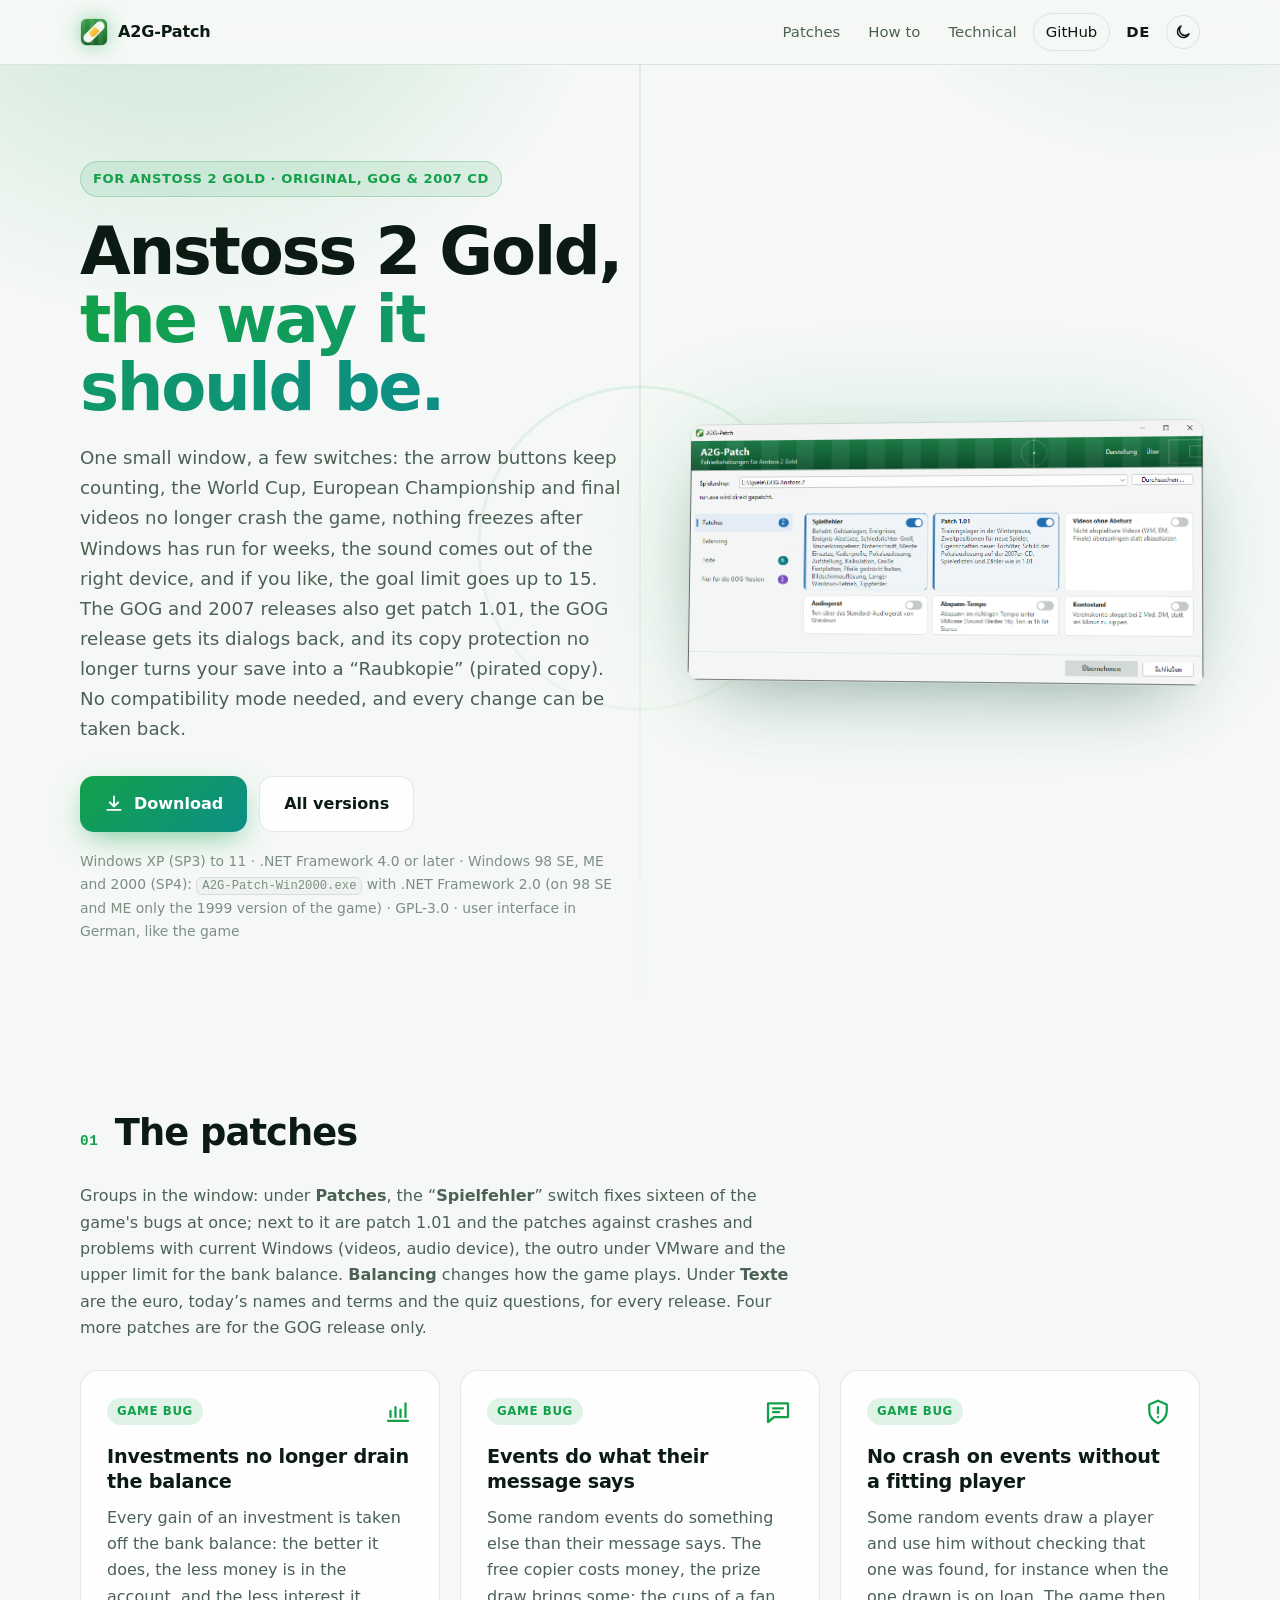
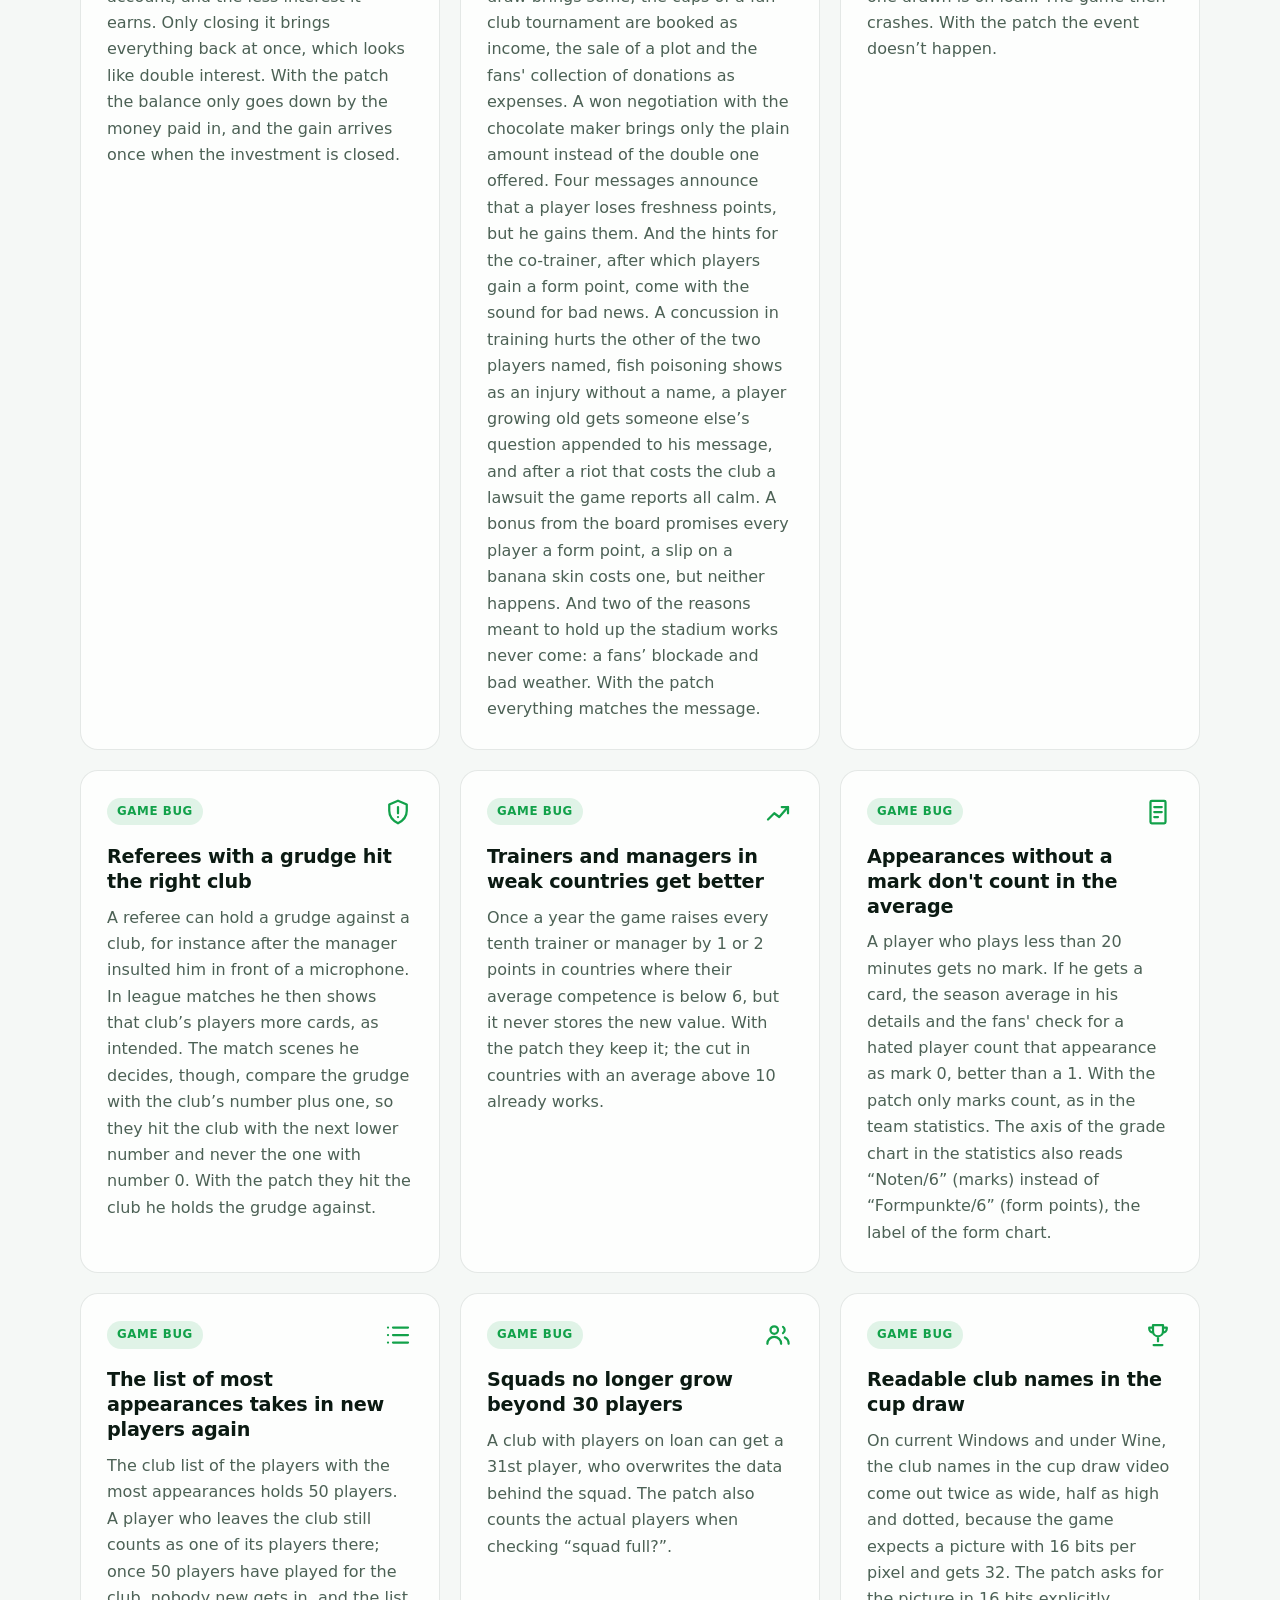
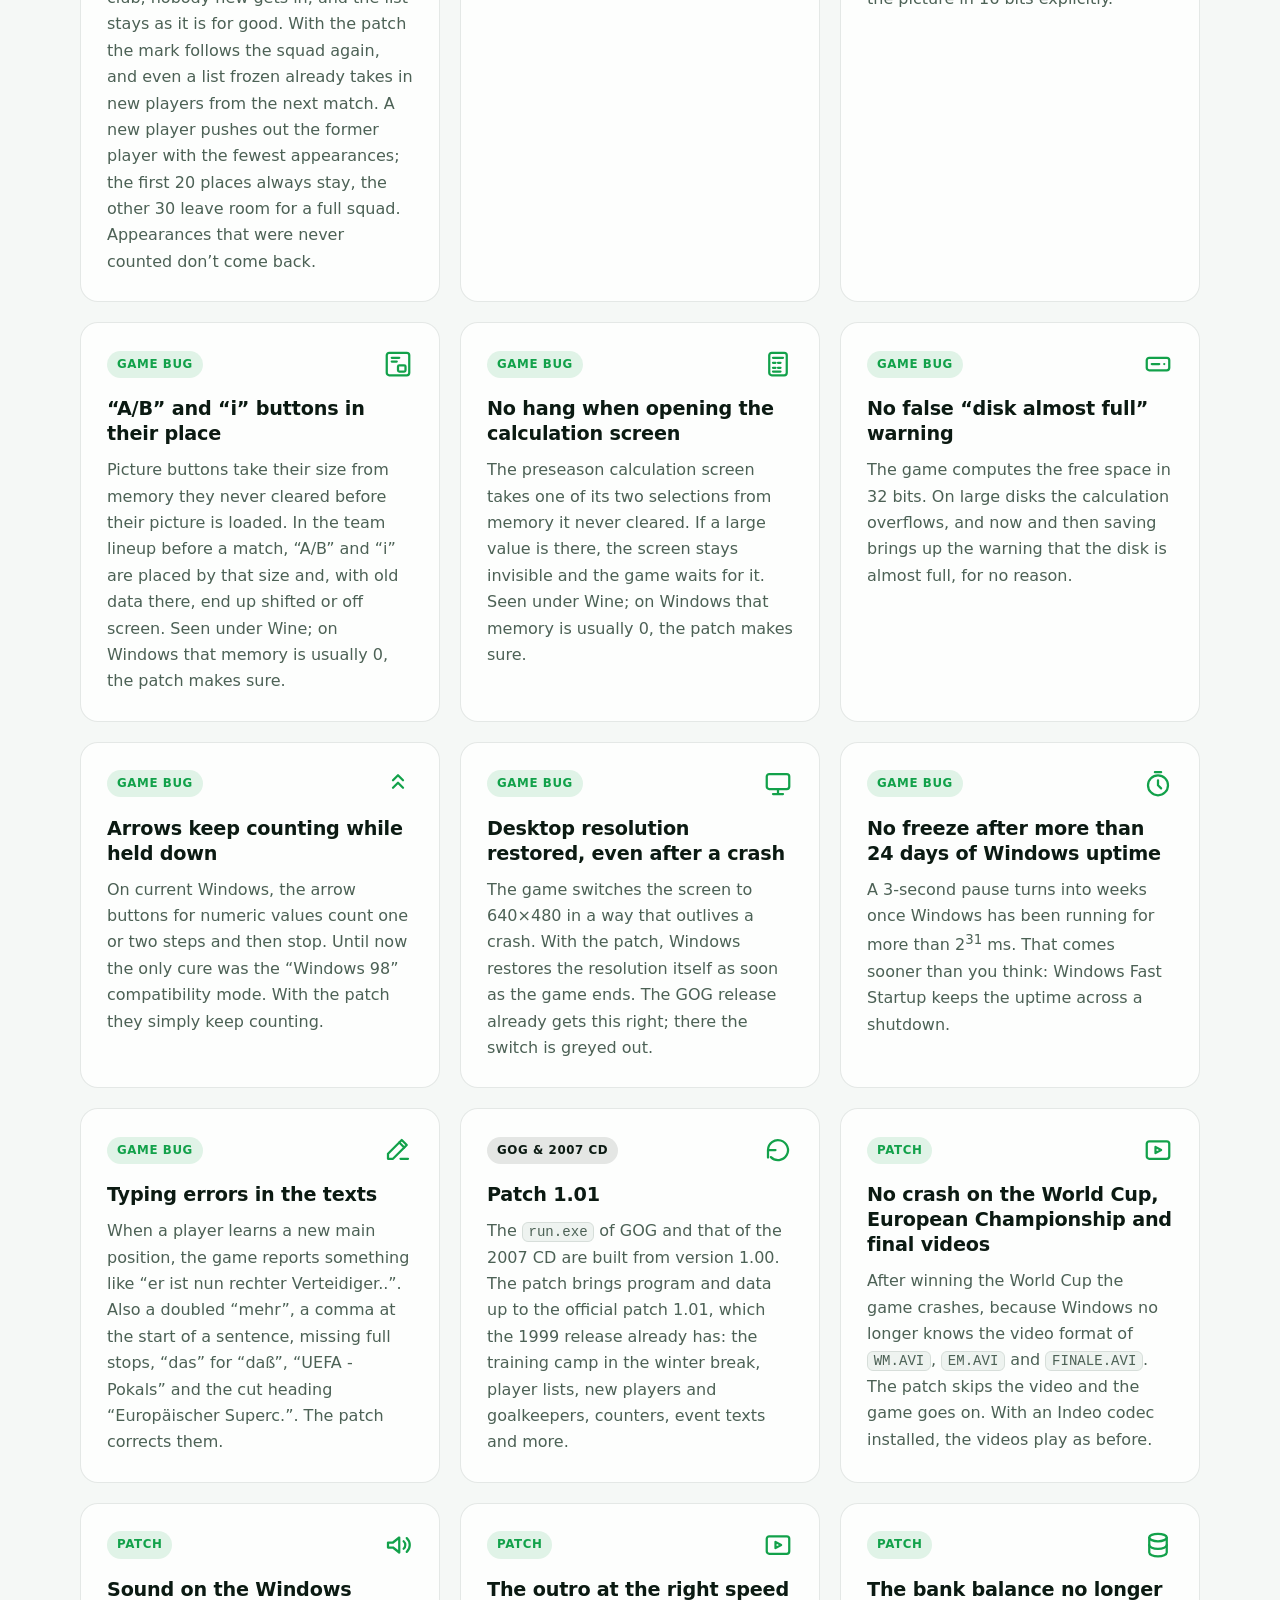
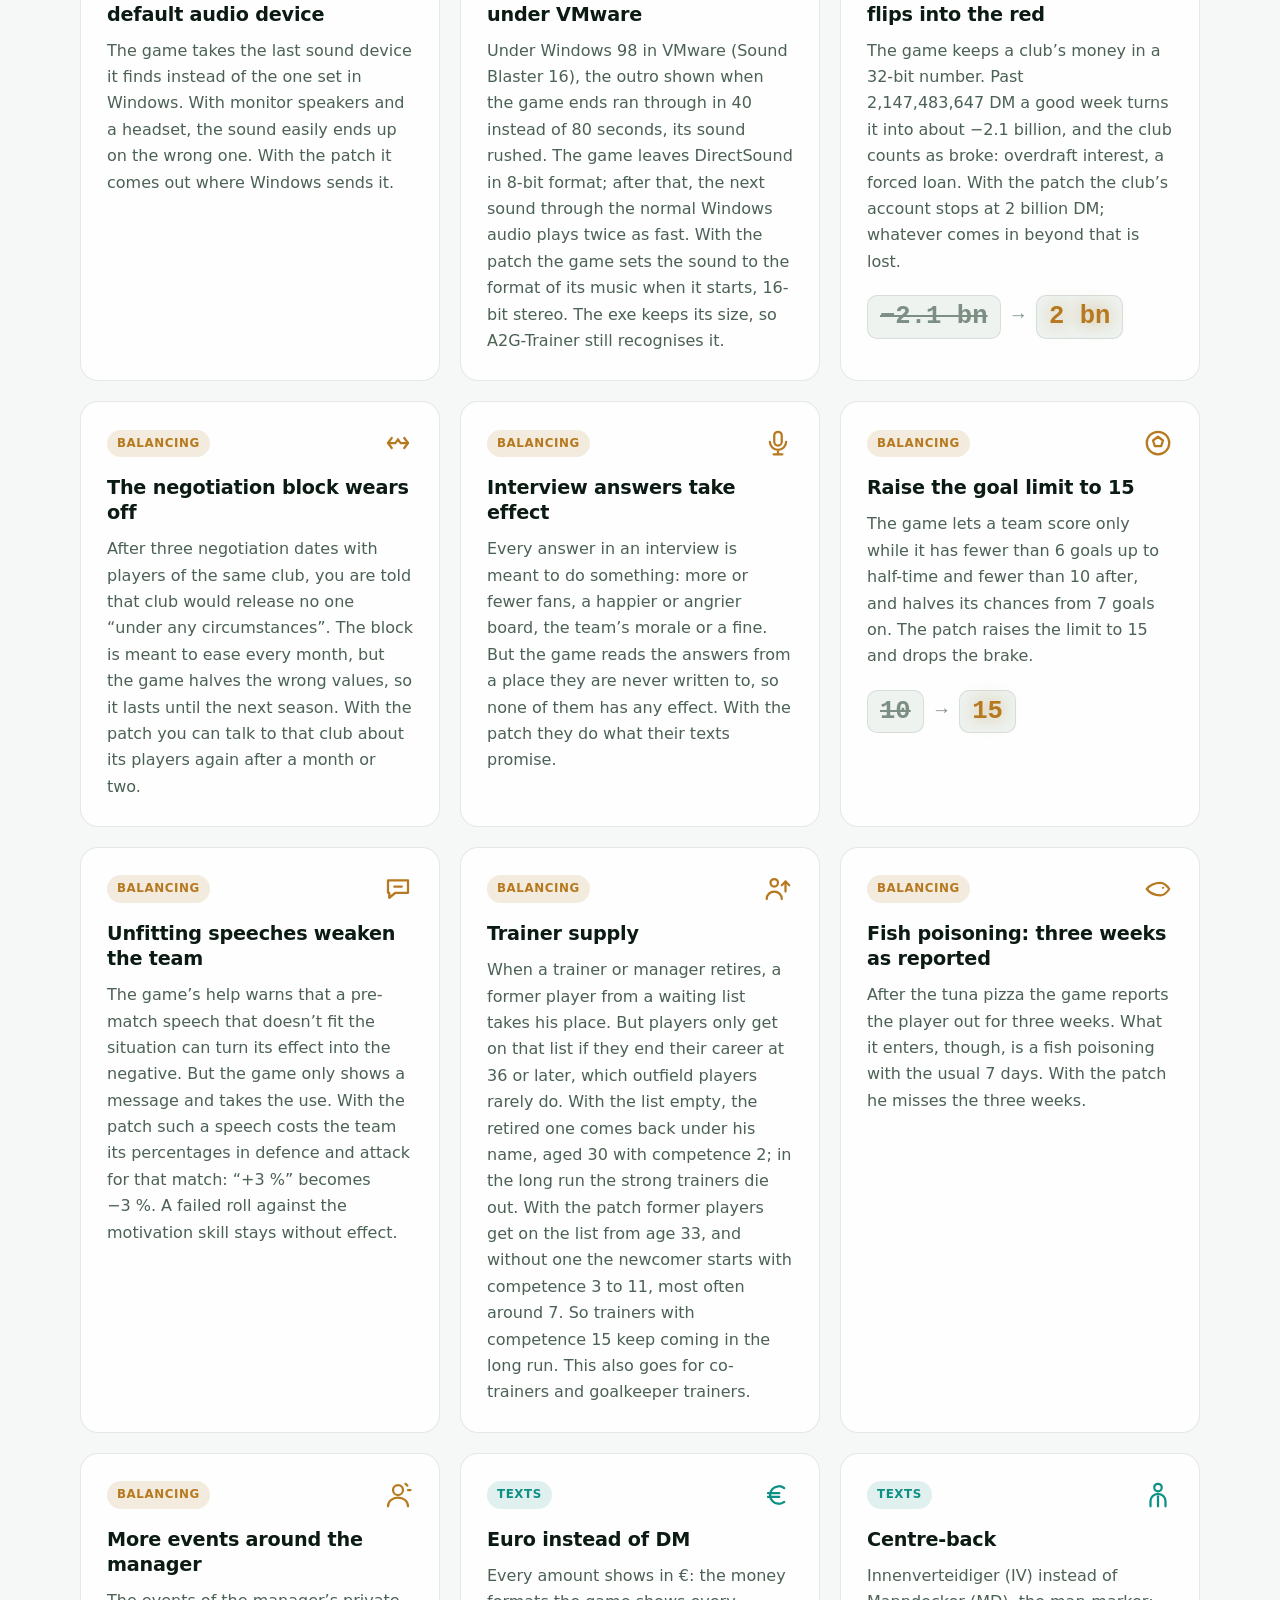
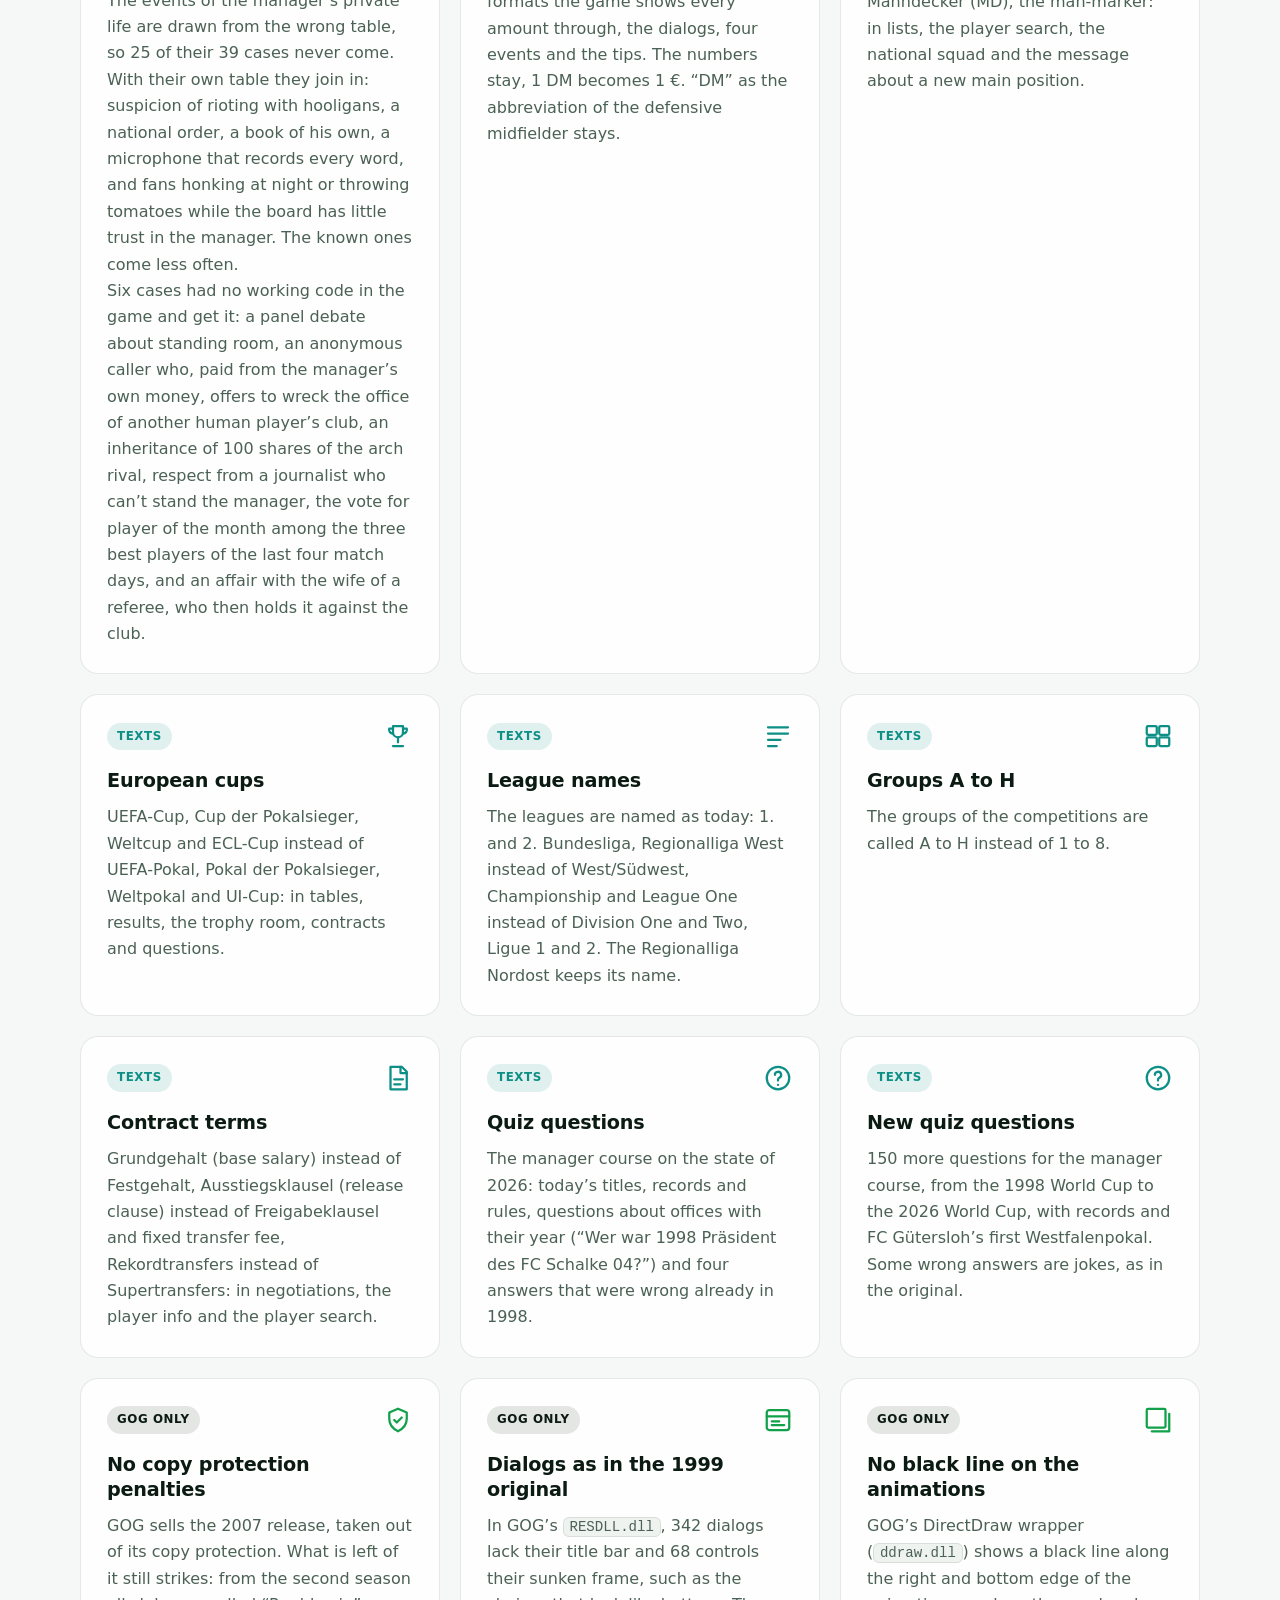
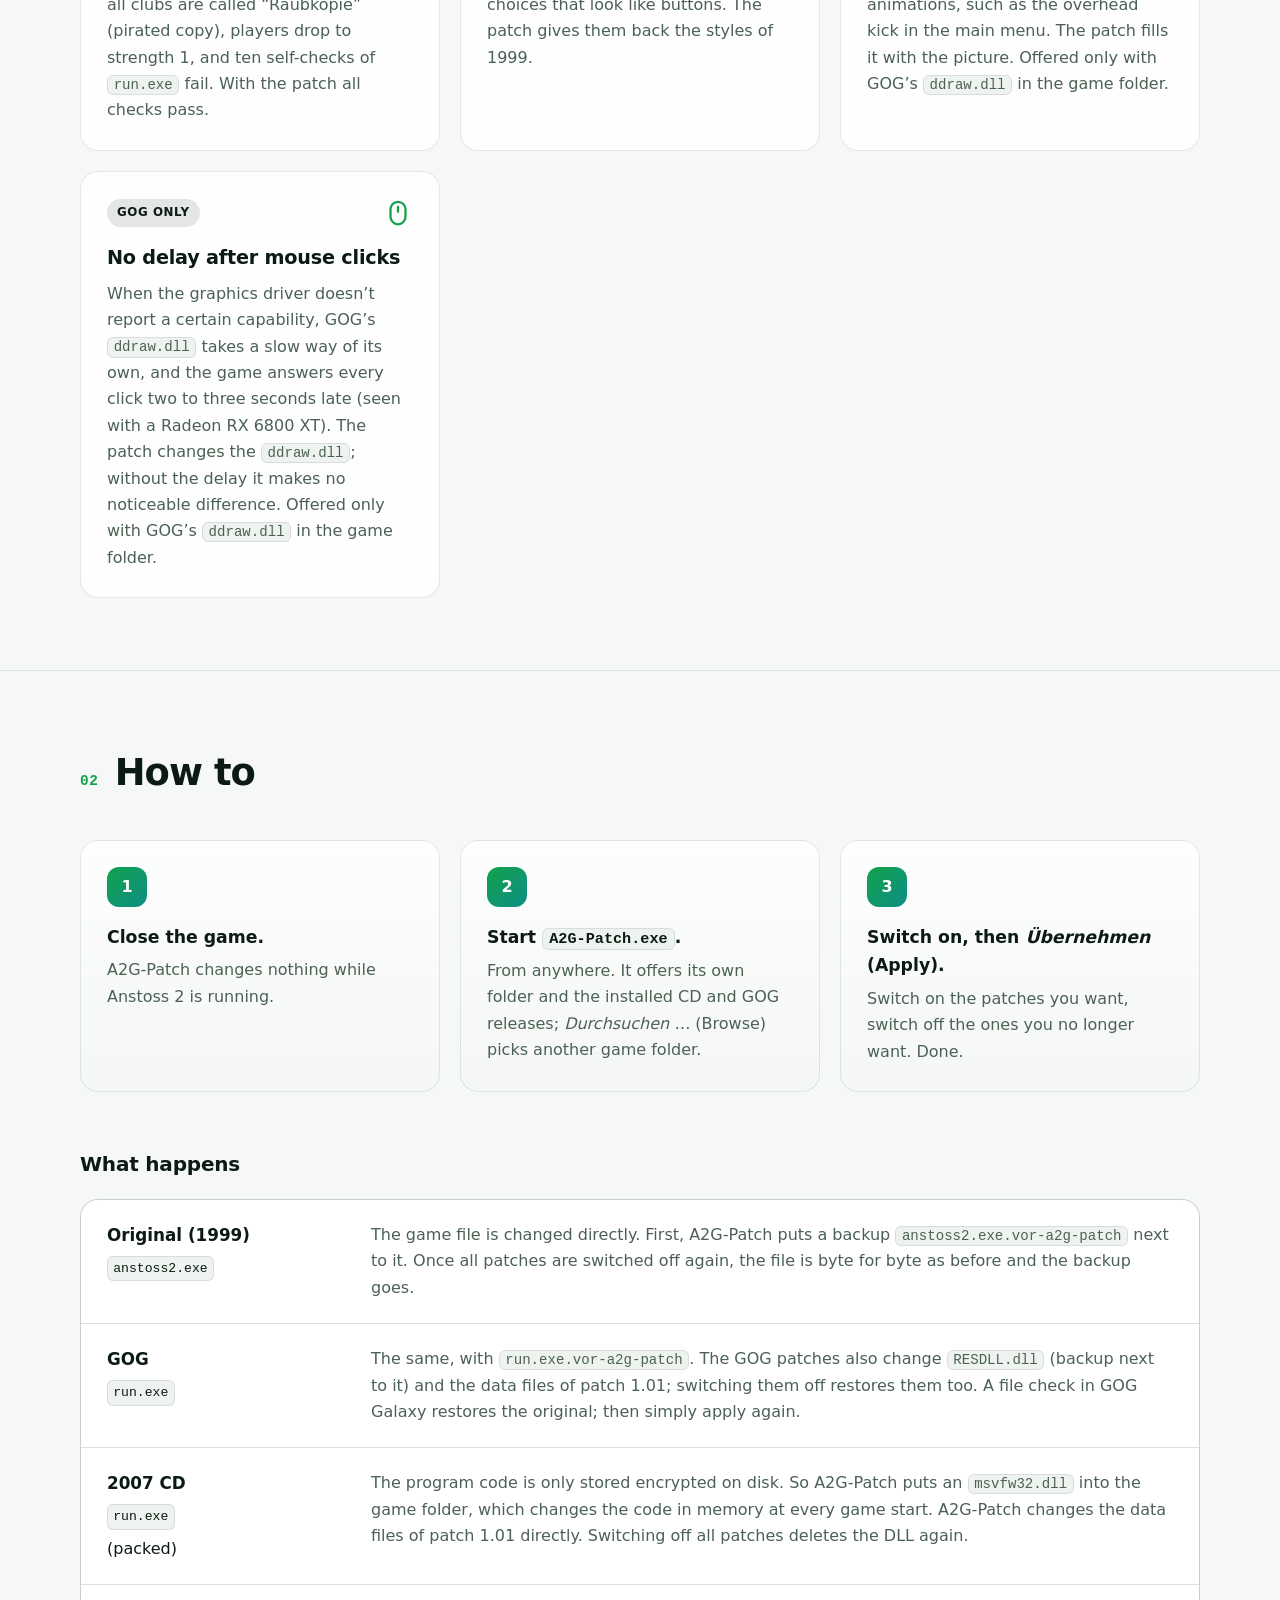
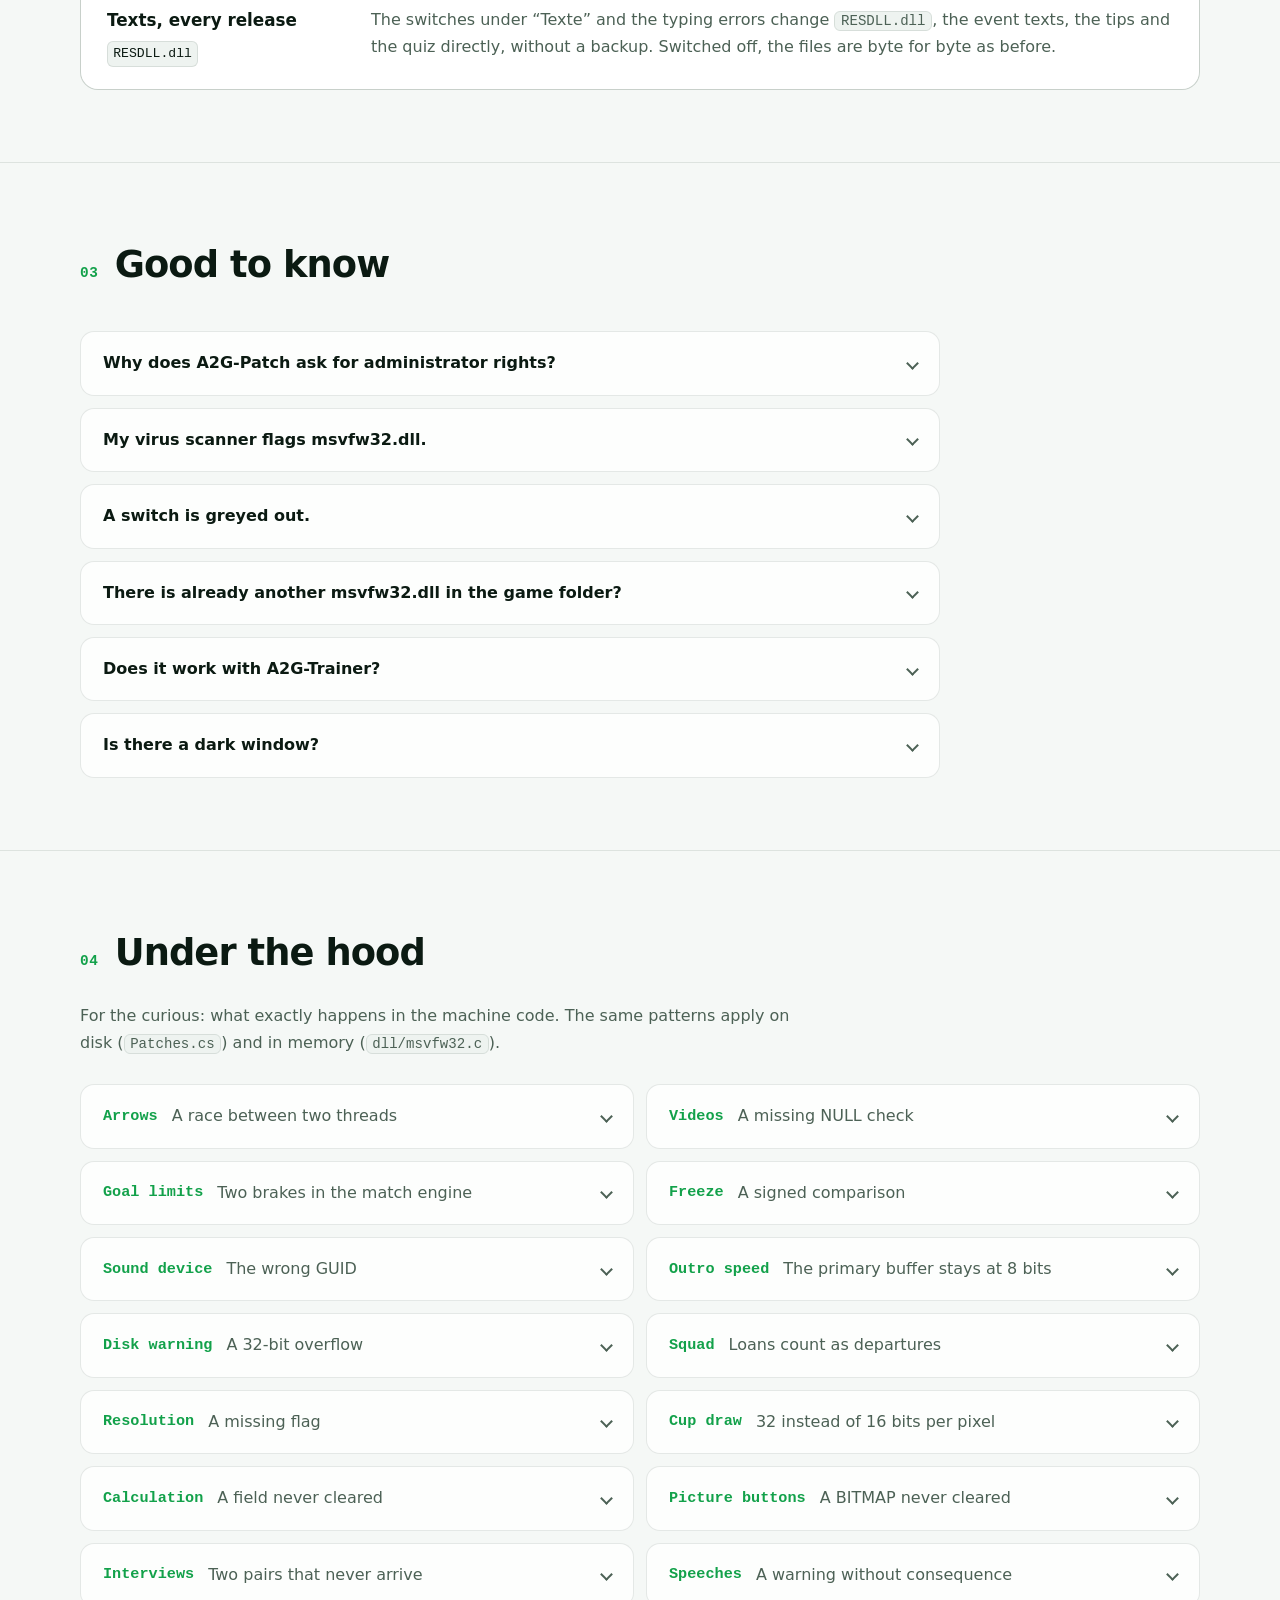
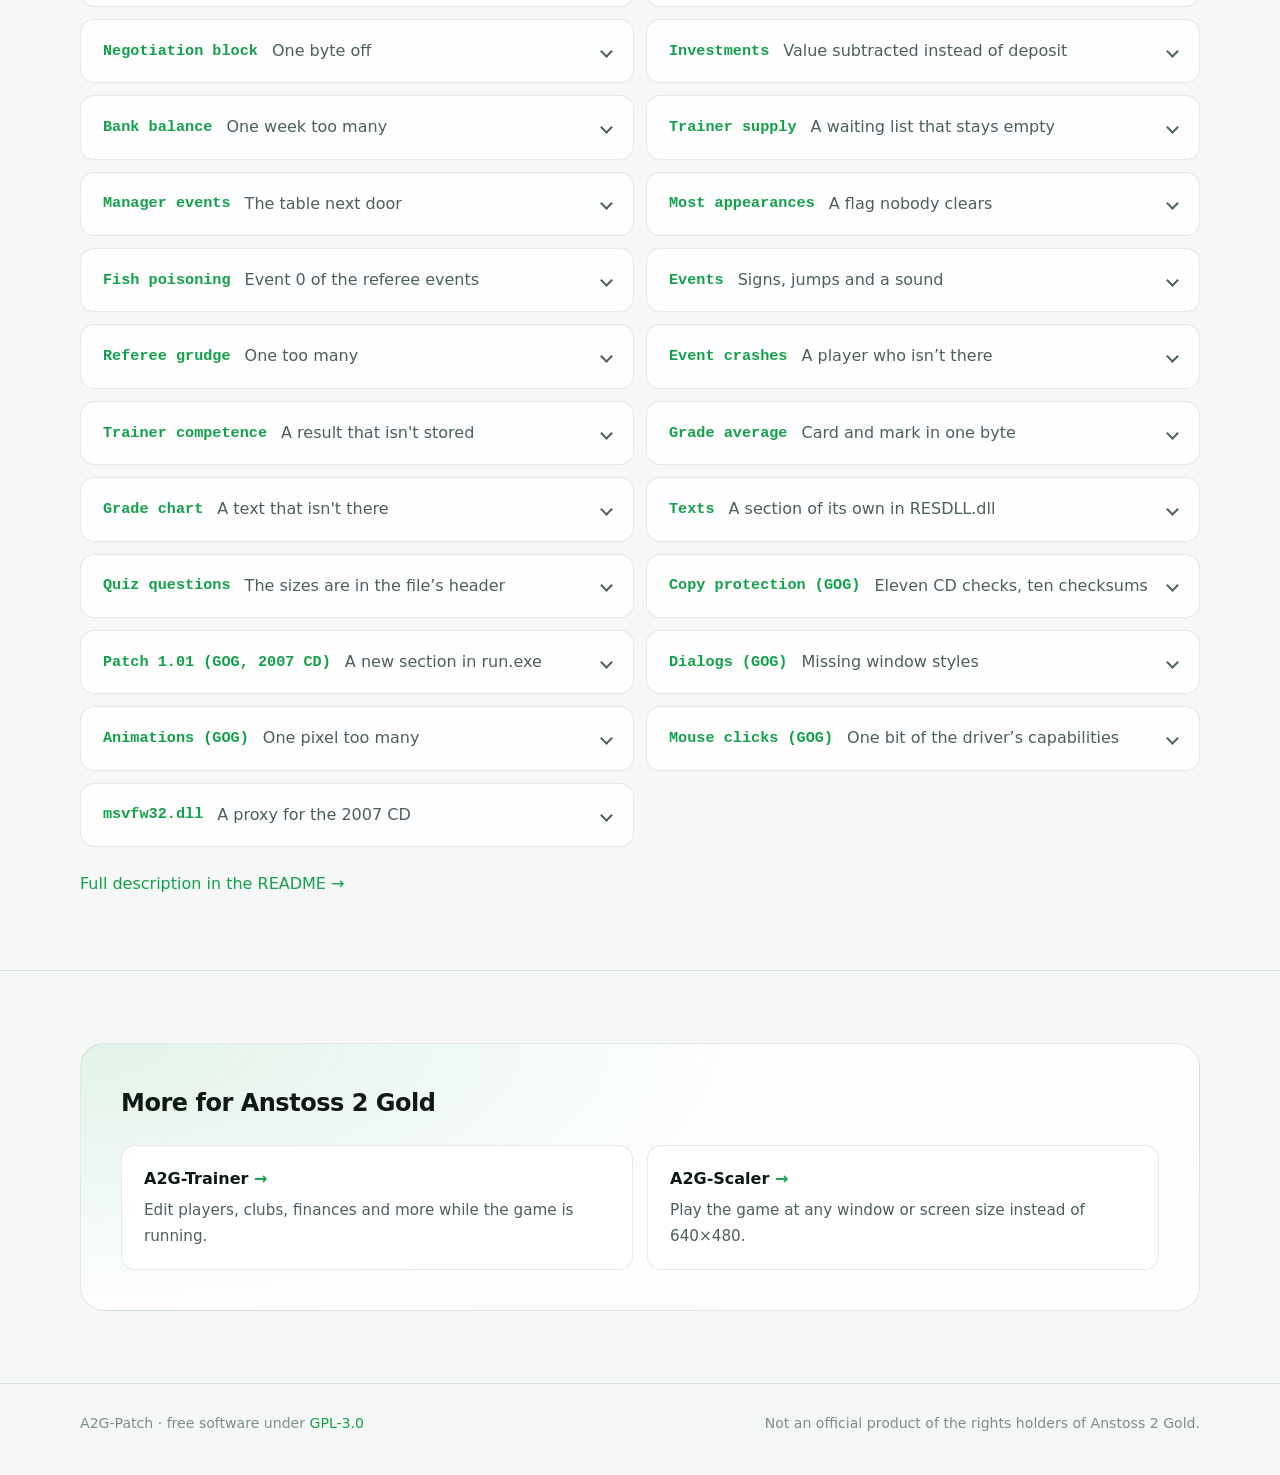
==== commit 667c69ee: "Pre-release check: outro and quiz on the English page and under the hood, outro in the README, quiz " ====
--- a/site/en/index.html
+++ b/site/en/index.html
@@ -51,7 +51,7 @@
     </div>
     <figure class="shot">
       <div class="shot-glow" aria-hidden="true"></div>
-      <img src="../patch.png" width="1020" height="498" alt="The A2G-Patch window: game folder selection, the groups on the left and one tile with a switch per patch on the right">
+      <img src="../patch.png" width="1020" height="513" alt="The A2G-Patch window: game folder selection, the groups on the left and one tile with a switch per patch on the right">
     </figure>
   </div>
 </section>
@@ -59,7 +59,7 @@
 <section id="patches" class="section">
   <div class="wrap">
     <h2 class="section-title"><span>01</span>The patches</h2>
-    <p class="intro">Groups in the window: under <b>Patches</b>, the “<b>Spielfehler</b>” switch fixes sixteen of the game's bugs at once; next to it are patch 1.01 and the patches against crashes and problems with current Windows (videos, audio device), and the upper limit for the bank balance. <b>Balancing</b> changes how the game plays. Under <b>Texte</b> are the euro, today’s names and terms, for every release. Four more patches are for the GOG release only.</p>
+    <p class="intro">Groups in the window: under <b>Patches</b>, the “<b>Spielfehler</b>” switch fixes sixteen of the game's bugs at once; next to it are patch 1.01 and the patches against crashes and problems with current Windows (videos, audio device), the outro under VMware and the upper limit for the bank balance. <b>Balancing</b> changes how the game plays. Under <b>Texte</b> are the euro, today’s names and terms and the quiz questions, for every release. Four more patches are for the GOG release only.</p>
     <div class="cards">
       <article class="card">
         <div class="card-head">
@@ -212,6 +212,14 @@
         </div>
         <h3>Sound on the Windows default audio device</h3>
         <p>The game takes the last sound device it finds instead of the one set in Windows. With monitor speakers and a headset, the sound easily ends up on the wrong one. With the patch it comes out where Windows sends it.</p>
+      </article>
+      <article class="card">
+        <div class="card-head">
+          <span class="tag tag-fix">Patch</span>
+          <svg class="icon" viewBox="0 0 24 24" aria-hidden="true"><rect x="3" y="5" width="18" height="14" rx="2"/><path d="M10 9.5v5l4.5-2.5z"/></svg>
+        </div>
+        <h3>The outro at the right speed under VMware</h3>
+        <p>Under Windows 98 in VMware (Sound Blaster 16), the outro shown when the game ends ran through in 40 instead of 80 seconds, its sound rushed. The game leaves DirectSound in 8-bit format; after that, the next sound through the normal Windows audio plays twice as fast. With the patch the game sets the sound to the format of its music when it starts, 16-bit stereo. The exe keeps its size, so A2G-Trainer still recognises it.</p>
       </article>
       <article class="card">
         <div class="card-head">
@@ -409,7 +417,7 @@
       </div>
       <div class="rel">
         <div class="rel-head"><b>Texts, every release</b><code>RESDLL.dll</code></div>
-        <p>The switches under “Texte” and the typing errors change <code>RESDLL.dll</code>, the event texts and the tips directly, without a backup. Switched off, the files are byte for byte as before.</p>
+        <p>The switches under “Texte” and the typing errors change <code>RESDLL.dll</code>, the event texts, the tips and the quiz directly, without a backup. Switched off, the files are byte for byte as before.</p>
       </div>
     </div>
   </div>
@@ -485,6 +493,13 @@
         <summary><b>Sound device</b><span>The wrong GUID</span></summary>
         <p>While enumerating, the game remembers the device with the most 3D buffers. Since Vista all report 0 there, on a tie the last one wins, and its GUID goes to <code>DirectSoundCreate</code>. With NULL, DirectSound takes the Windows default device:</p>
 <pre><code>push &amp;guid (68 xx xx xx xx)  →  push esi / nop ×4   <i>; esi is 0 here</i></code></pre>
+      </details>
+      <details class="tech-item">
+        <summary><b>Outro speed</b><span>The primary buffer stays at 8&nbsp;bits</span></summary>
+        <p>The game opens DirectSound at the normal cooperative level; the primary buffer then keeps DirectSound’s default of 8&nbsp;bits. With VMware’s Sound Blaster 16, the next sound through <code>waveOut</code> then runs on a clock twice as fast, the outro among them (<code>EXTRO.AVI</code> through <code>MCIWnd</code>). The patch rewrites the 121&nbsp;bytes behind <code>DirectSoundCreate</code>: <code>GetCaps</code> fills its structure completely anyway, and a failed <code>SetCooperativeLevel</code> takes the identical way out right in front. The room this frees is enough for the primary buffer:</p>
+<pre><code>SetCooperativeLevel(hwnd, NORMAL)  →  (hwnd, PRIORITY)
+                                       CreateSoundBuffer(primary) / SetFormat(22050 Hz, 16 bits, stereo) / Release</code></pre>
+        <p>The buffer description and the format (38&nbsp;bytes) go into zeros behind the end of <code>.rdata</code> (1999) or into the import section (GOG); taking the patch back zeroes them again.</p>
       </details>
       <details class="tech-item">
         <summary><b>Disk warning</b><span>A 32-bit overflow</span></summary>
@@ -621,6 +636,10 @@
         <p>A longer text doesn’t fit in its place. So the changed string tables and dialogs go into a new section <code>.a2gtxt</code> at the end of <code>RESDLL.dll</code>, and the resource directory points there. The section keeps which switches are on and where each resource was before; every switch builds it anew from the originals. Only texts change, as whole words: “Gruppe&nbsp;1” leaves “Gruppe&nbsp;10” alone. Styles and positions stay, as the game tells its picture buttons by <code>WS_EX_CLIENTEDGE</code>. The game reads the event texts only at exactly their length; every switch replaces whole texts and evens out the length with spaces at the end of a text. For “Innenverteidiger” the message about a new main position gets shorter: “… hat eine neue Hauptposition gelernt: Innenverteidiger.”</p>
       </details>
       <details class="tech-item">
+        <summary><b>Quiz questions</b><span>The sizes are in the file’s header</span></summary>
+        <p>The manager course quiz is in <code>TEXTE\fort.saq</code>, the same in all three releases: the header holds the number of questions of each of the three levels, the number of texts and the length of the text block, then comes a table of where each text starts, then the block with inverted bytes. Each question is followed by its answers, separated by commas, the right one first. The game reads counts and sizes from the header, so texts may change length. “Quizfragen” replaces whole questions in their place, “Neue Quizfragen” adds questions at the end of their level; each writes the file anew independently of the other, and switched off it is the original to the byte again.</p>
+      </details>
+      <details class="tech-item">
         <summary><b>Copy protection (GOG)</b><span>Eleven CD checks, ten checksums</span></summary>
         <p>Eleven places call a signature routine and subtract the expected value; 0 means “original CD”. GOG replaced the subtraction with NOPs, so every check fails. The patch puts in the result of a passed check. In addition, five places check a CRC32 of <code>run.exe</code> on disk and five a CRC32 of their own code; A2G-Patch stores the matching values after every change.</p>
 <pre><code>call check / add esp,4 / nop ×5  →  call check / add esp,4 / xor eax,eax / nop ×3</code></pre>
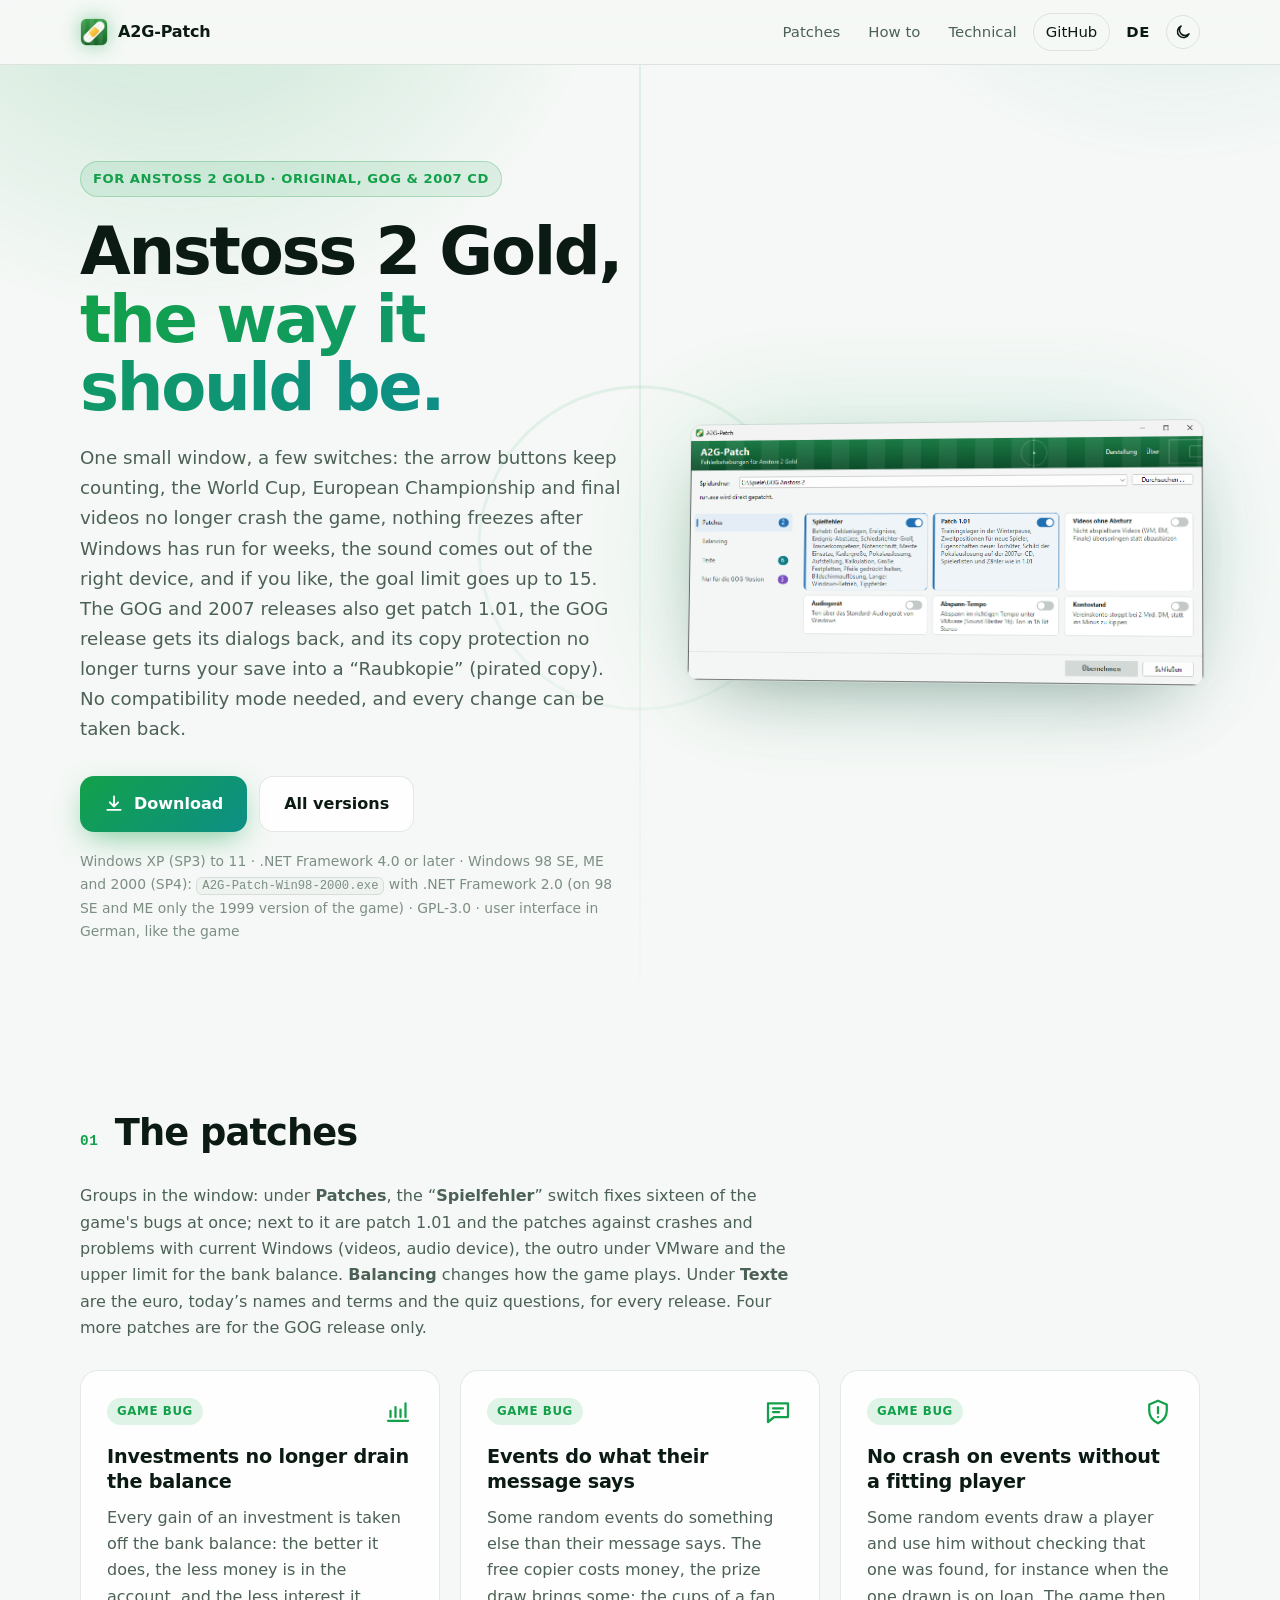
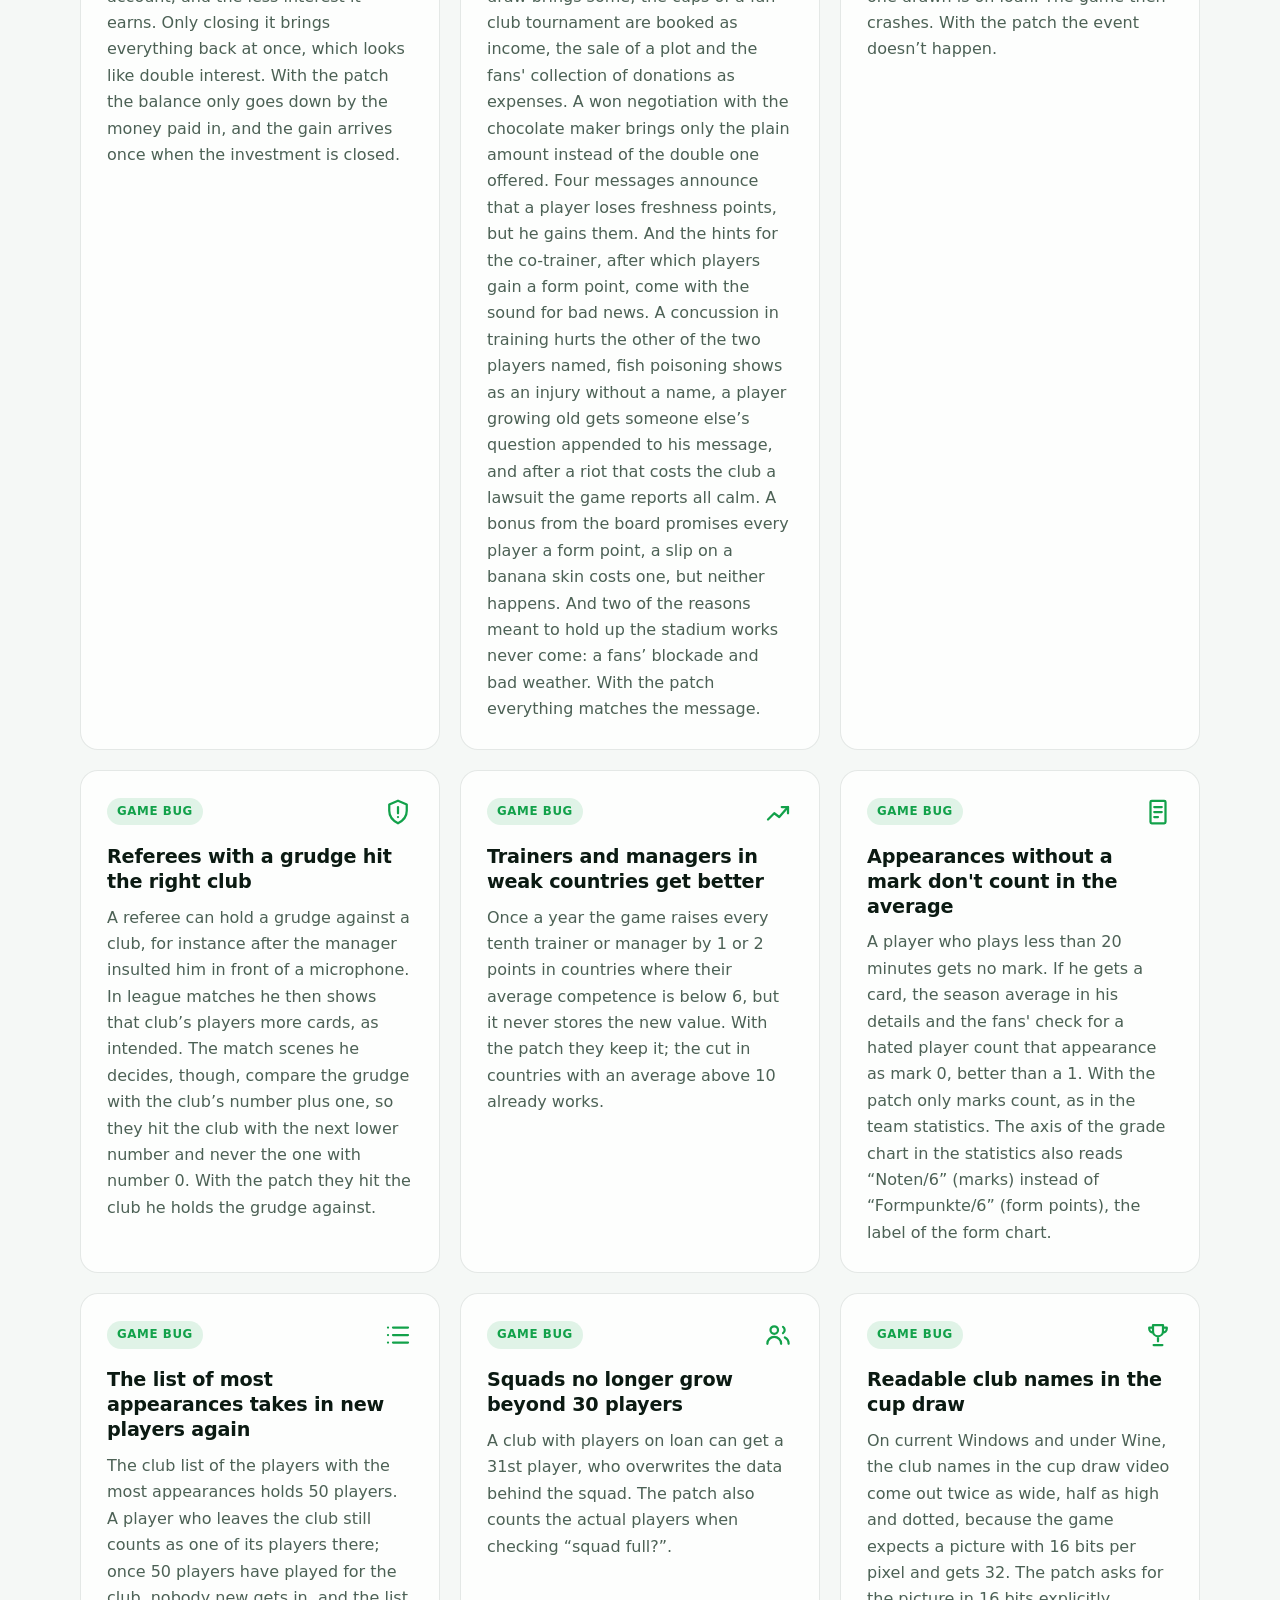
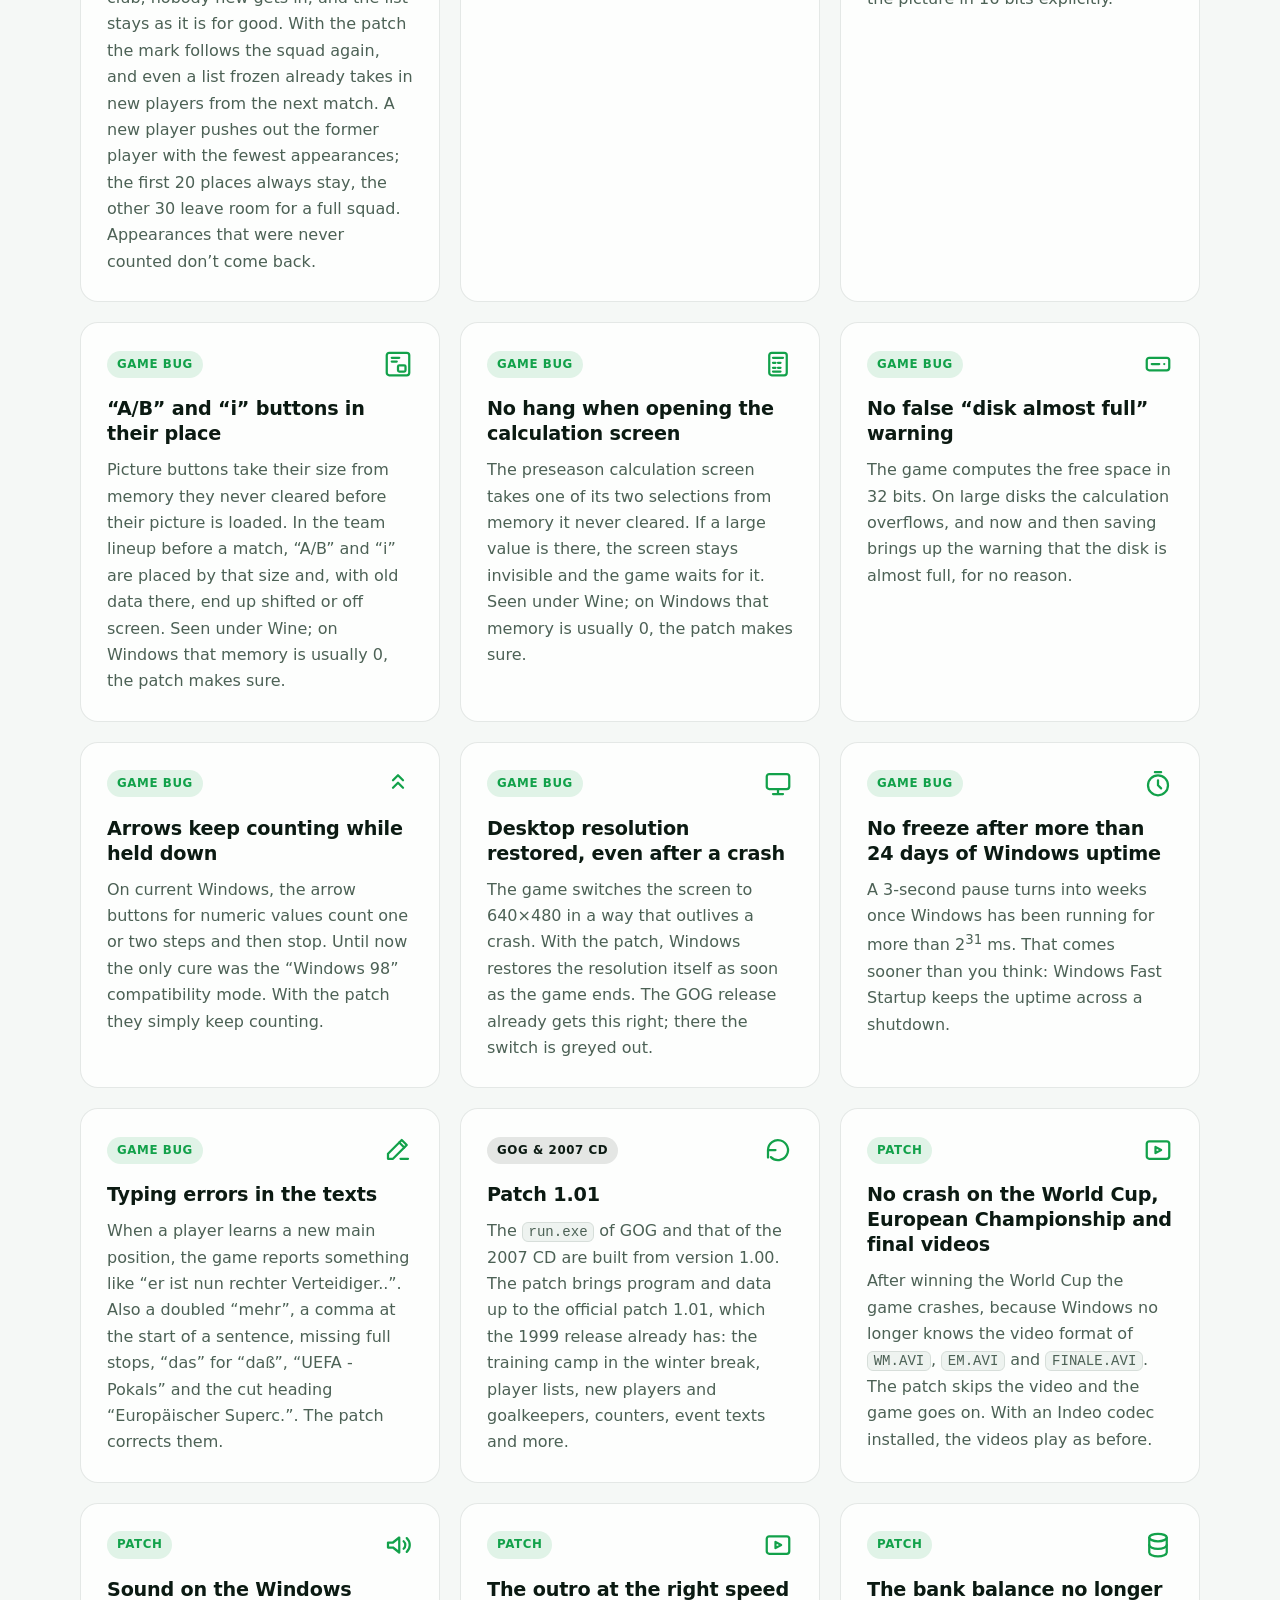
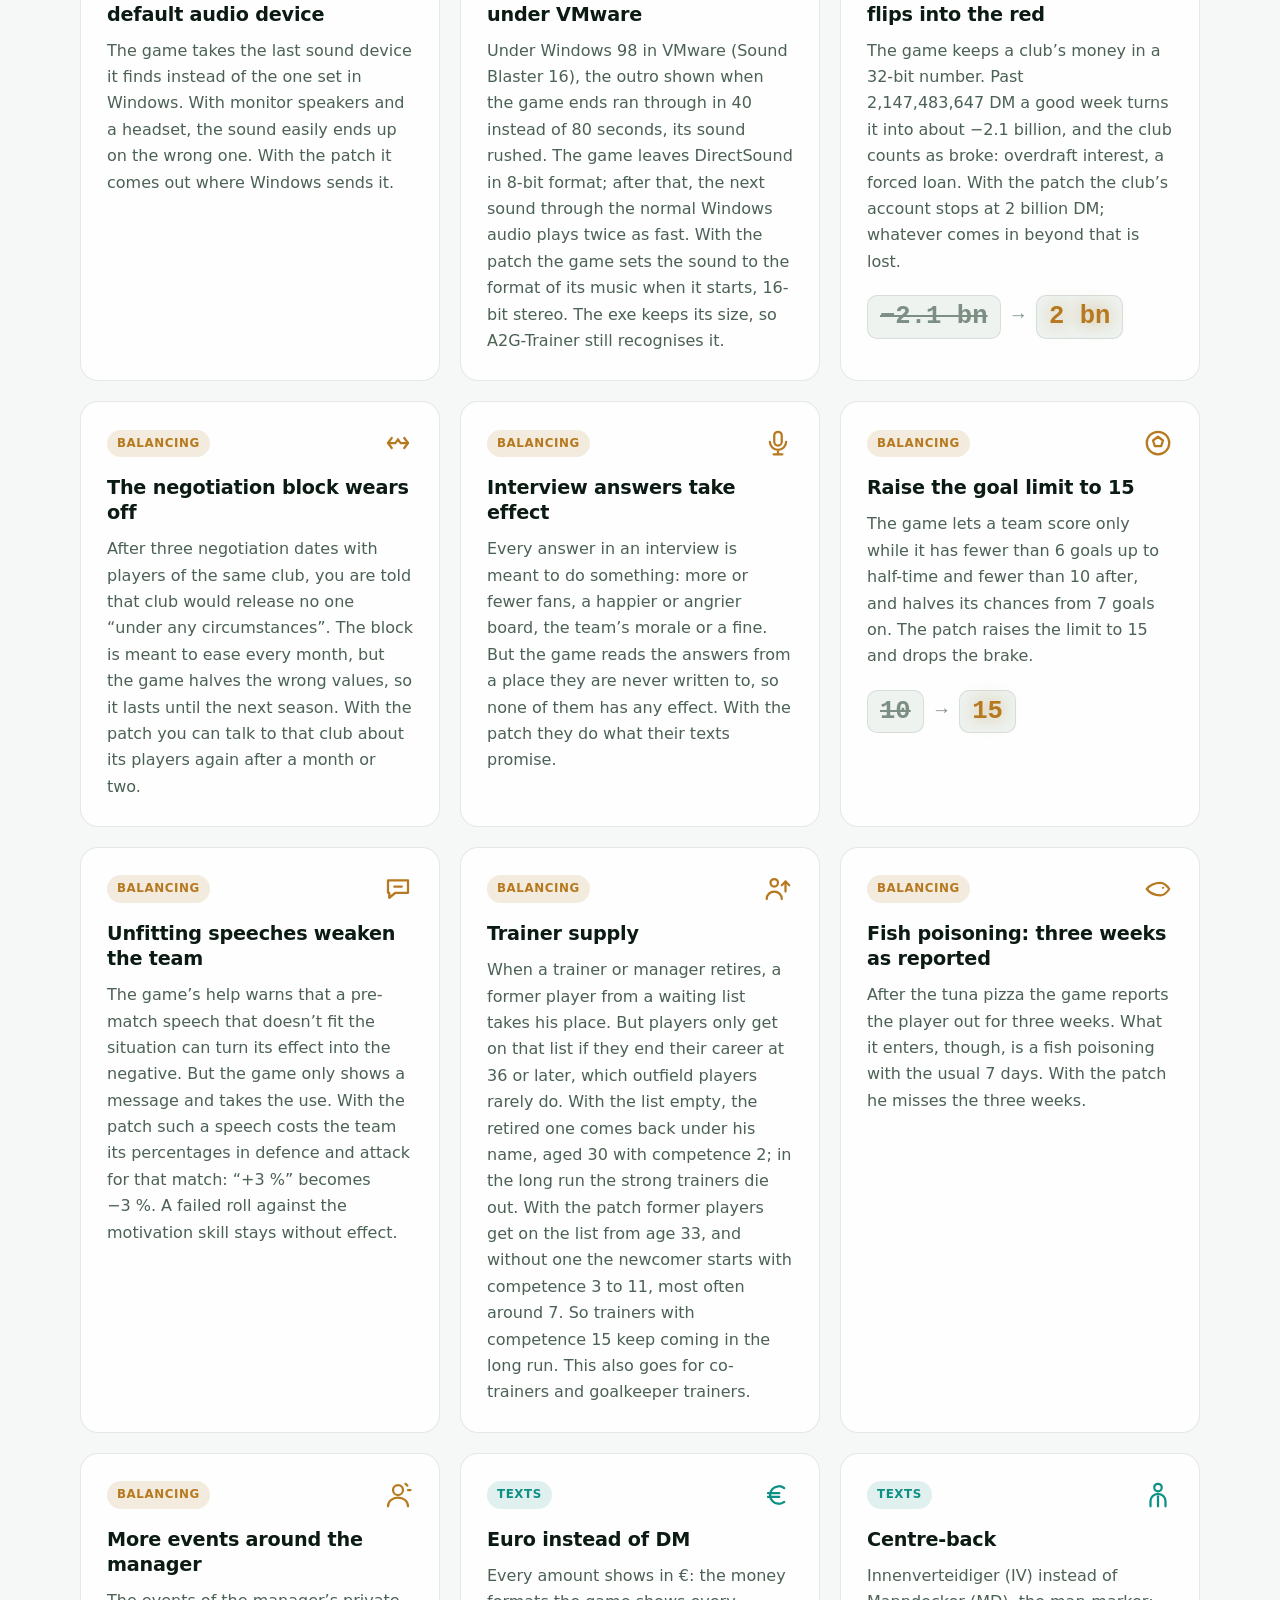
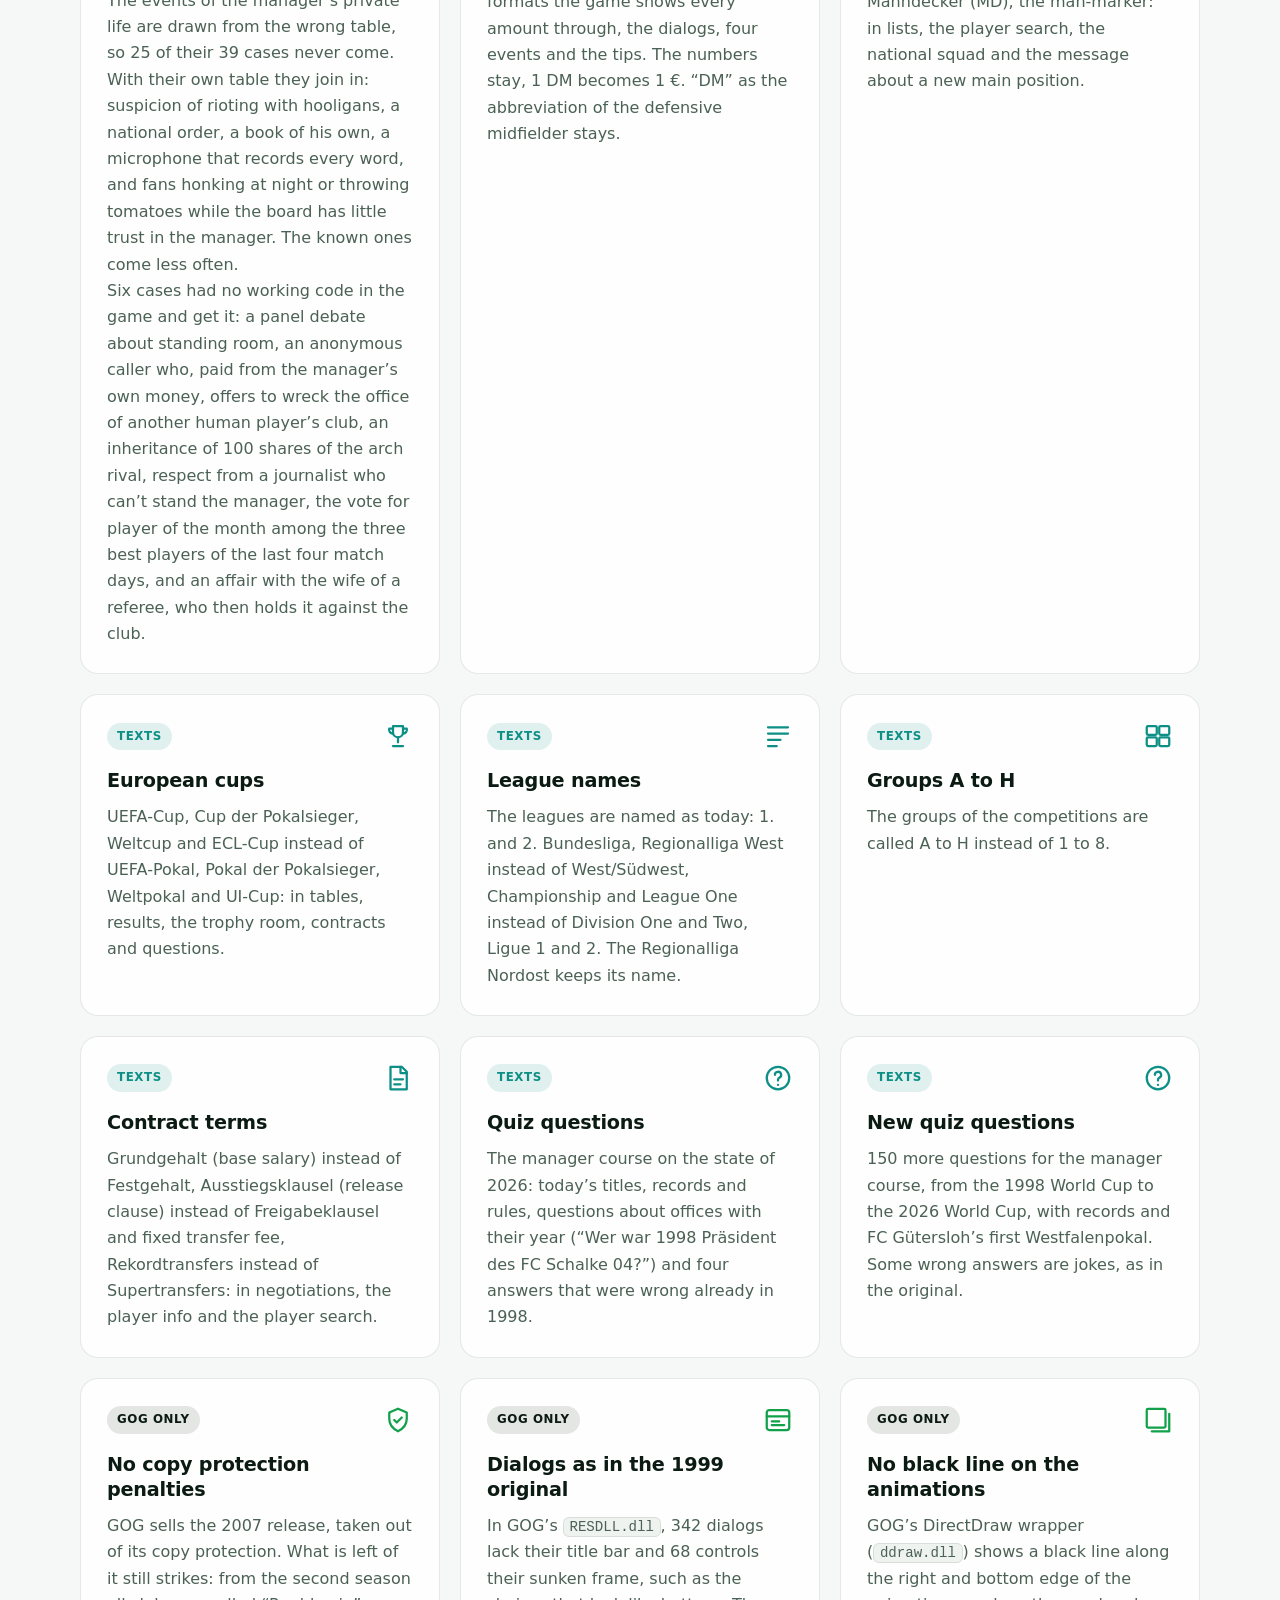
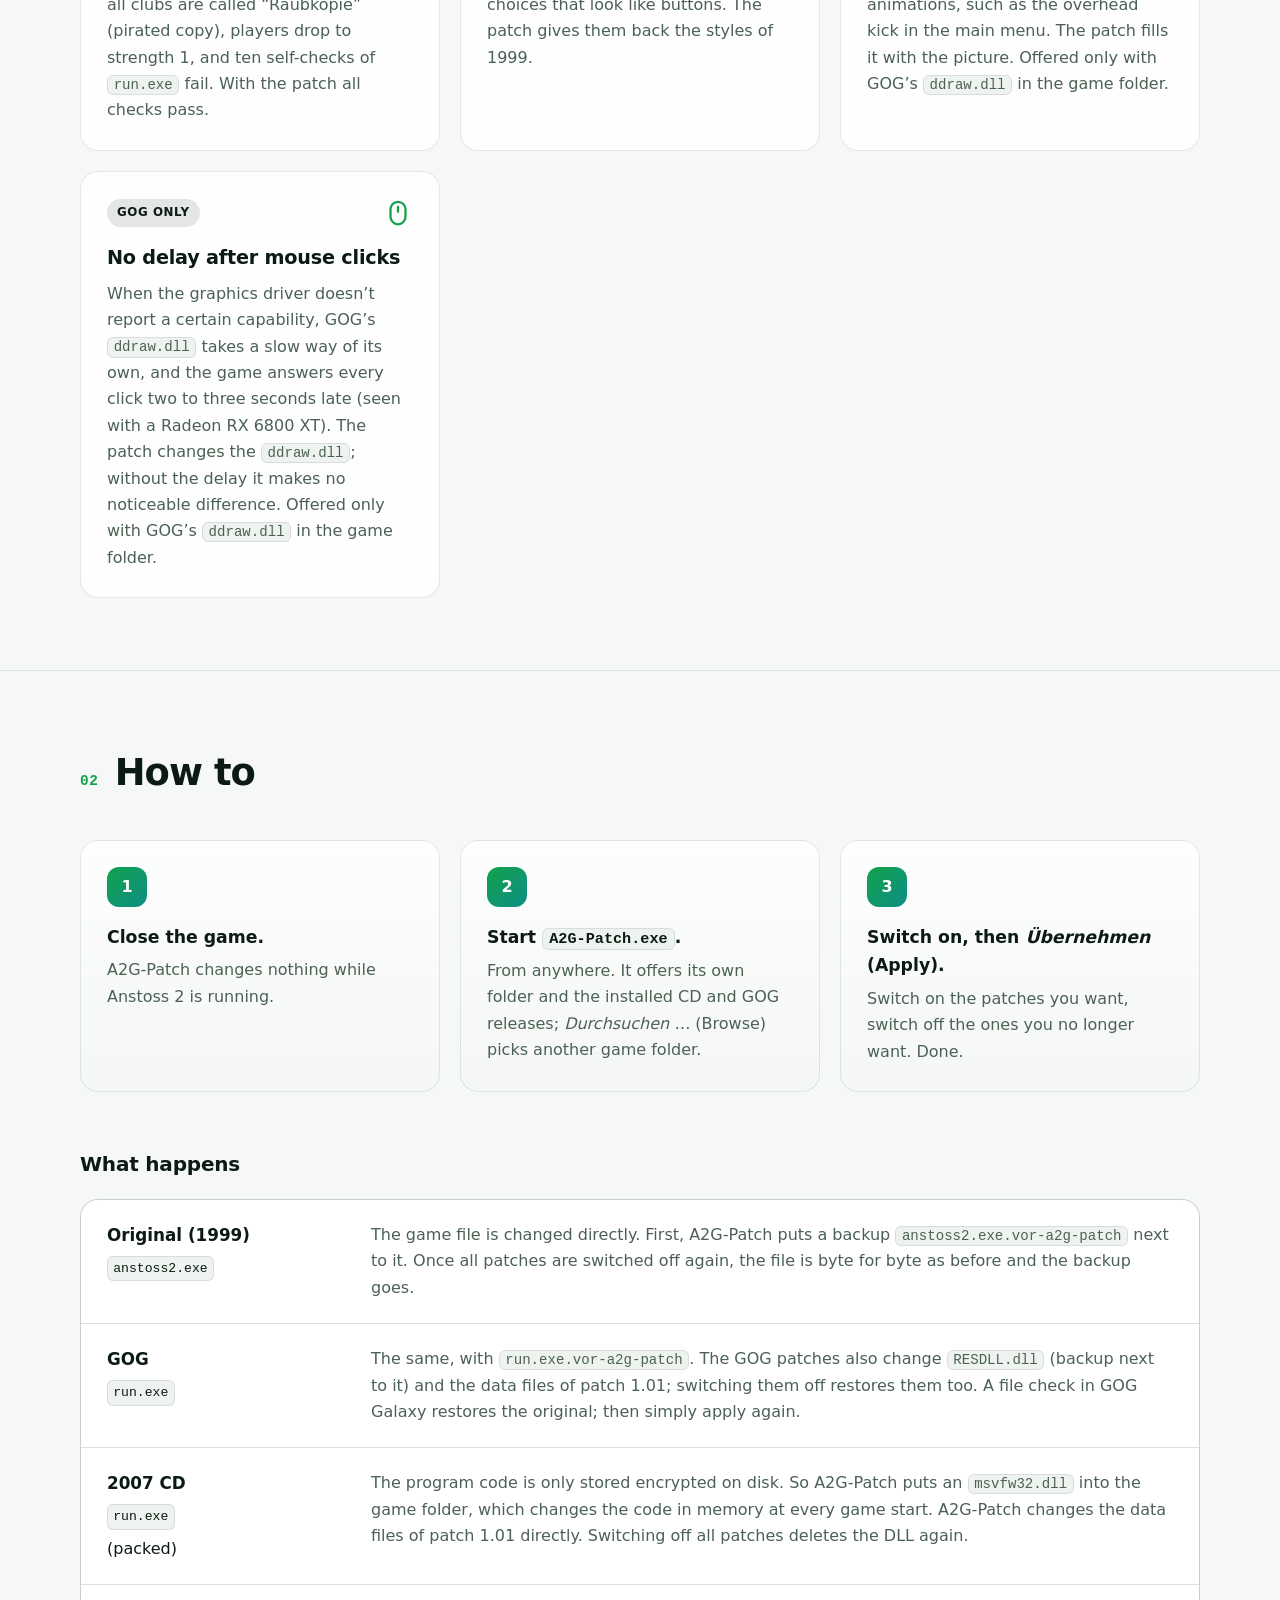
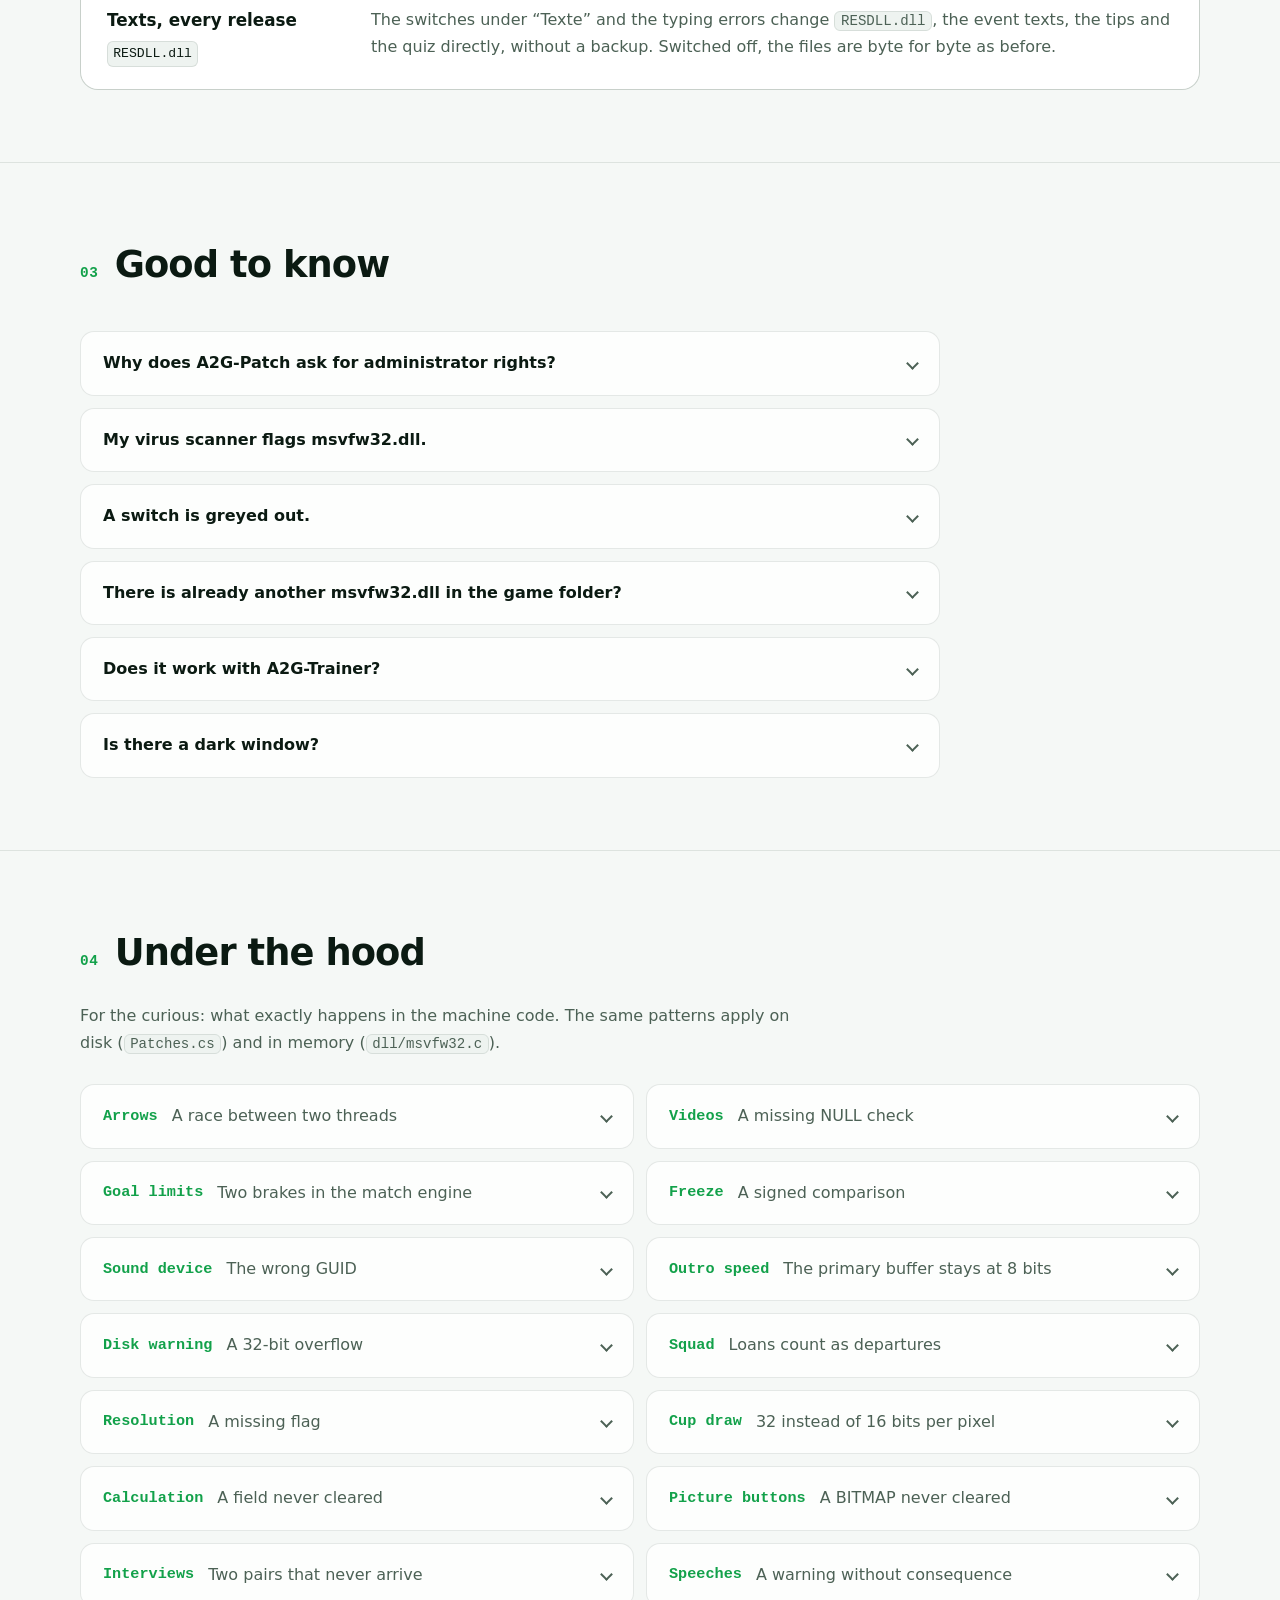
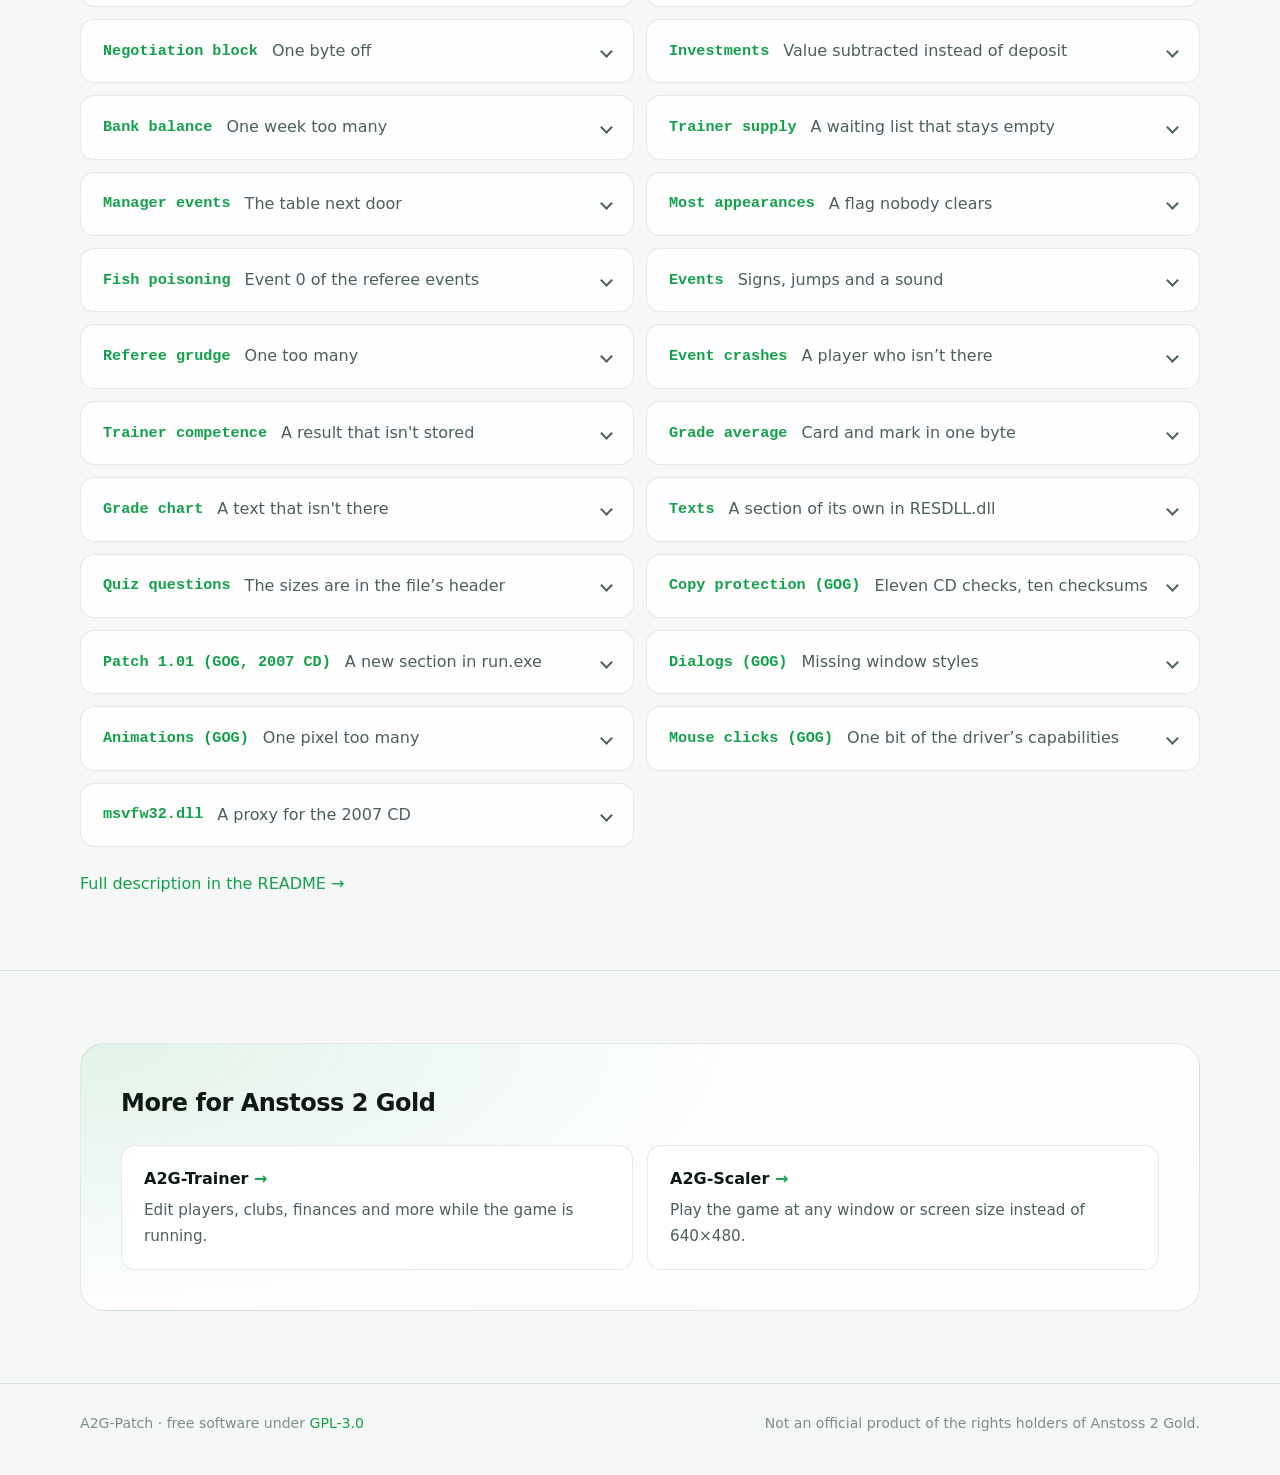
==== commit bae9ef72: "Name the build for Windows 98 SE, ME and 2000 A2G-Patch-Win98-2000.exe" ====
--- a/site/en/index.html
+++ b/site/en/index.html
@@ -47,7 +47,7 @@
         </a>
         <a class="btn btn-ghost" href="https://github.com/transfairs/A2G-Patcher/releases">All versions</a>
       </div>
-      <p class="fine">Windows XP (SP3) to 11 · .NET Framework 4.0 or later · Windows 98 SE, ME and 2000 (SP4): <code>A2G-Patch-Win2000.exe</code> with .NET Framework 2.0 (on 98 SE and ME only the 1999 version of the game) · GPL-3.0 · user interface in German, like the game</p>
+      <p class="fine">Windows XP (SP3) to 11 · .NET Framework 4.0 or later · Windows 98 SE, ME and 2000 (SP4): <code>A2G-Patch-Win98-2000.exe</code> with .NET Framework 2.0 (on 98 SE and ME only the 1999 version of the game) · GPL-3.0 · user interface in German, like the game</p>
     </div>
     <figure class="shot">
       <div class="shot-glow" aria-hidden="true"></div>
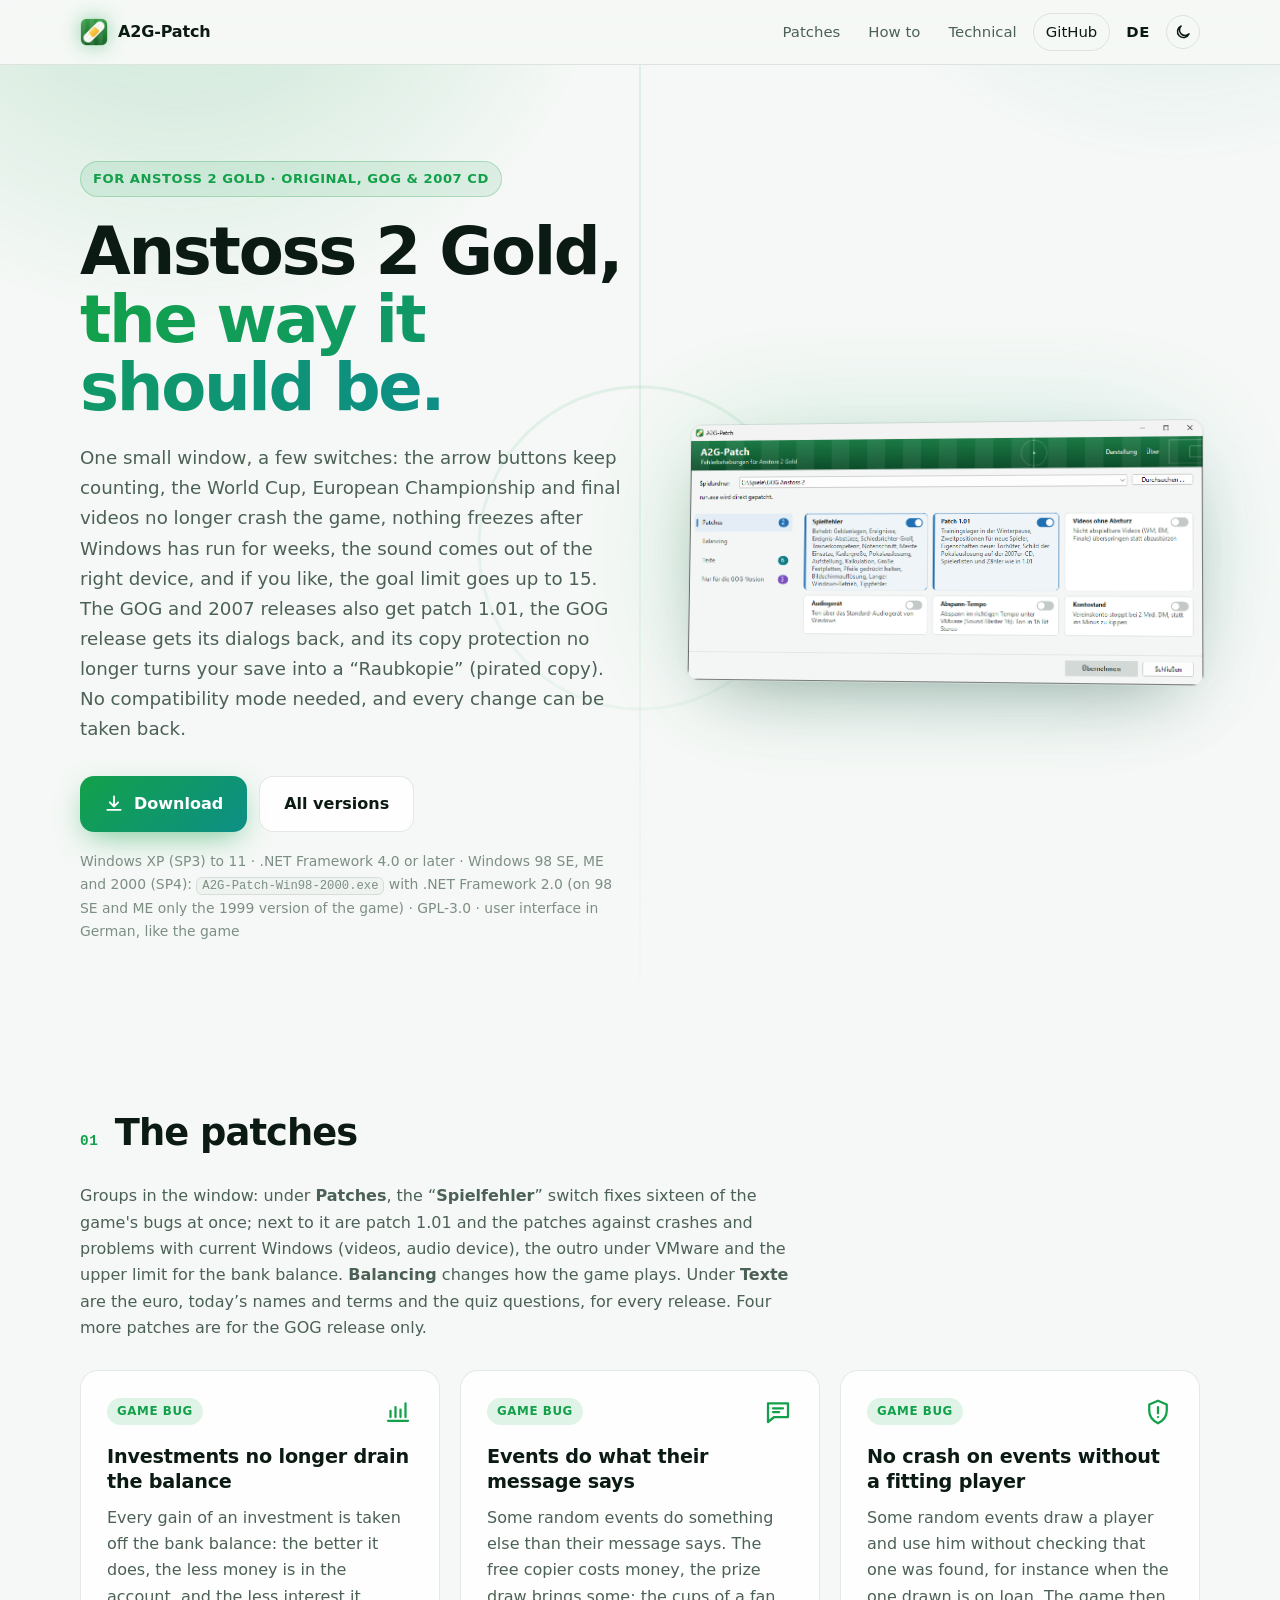
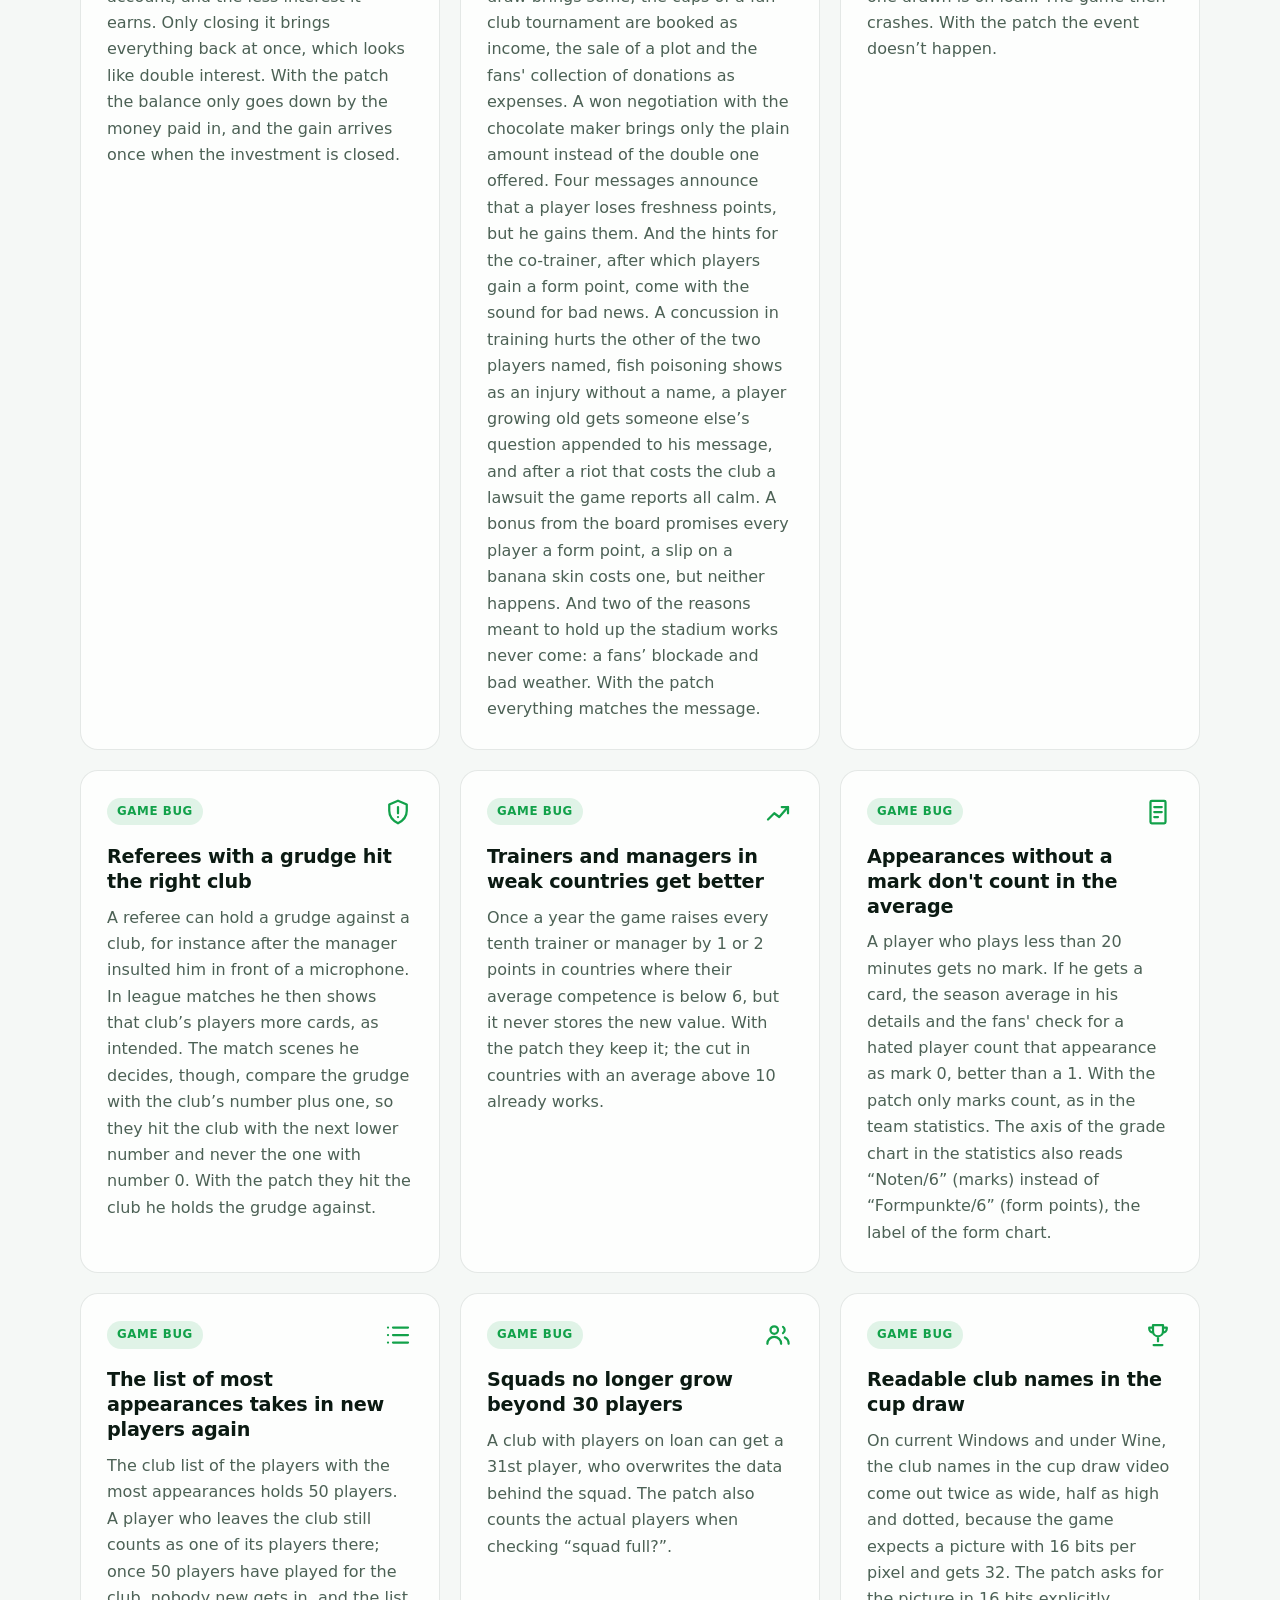
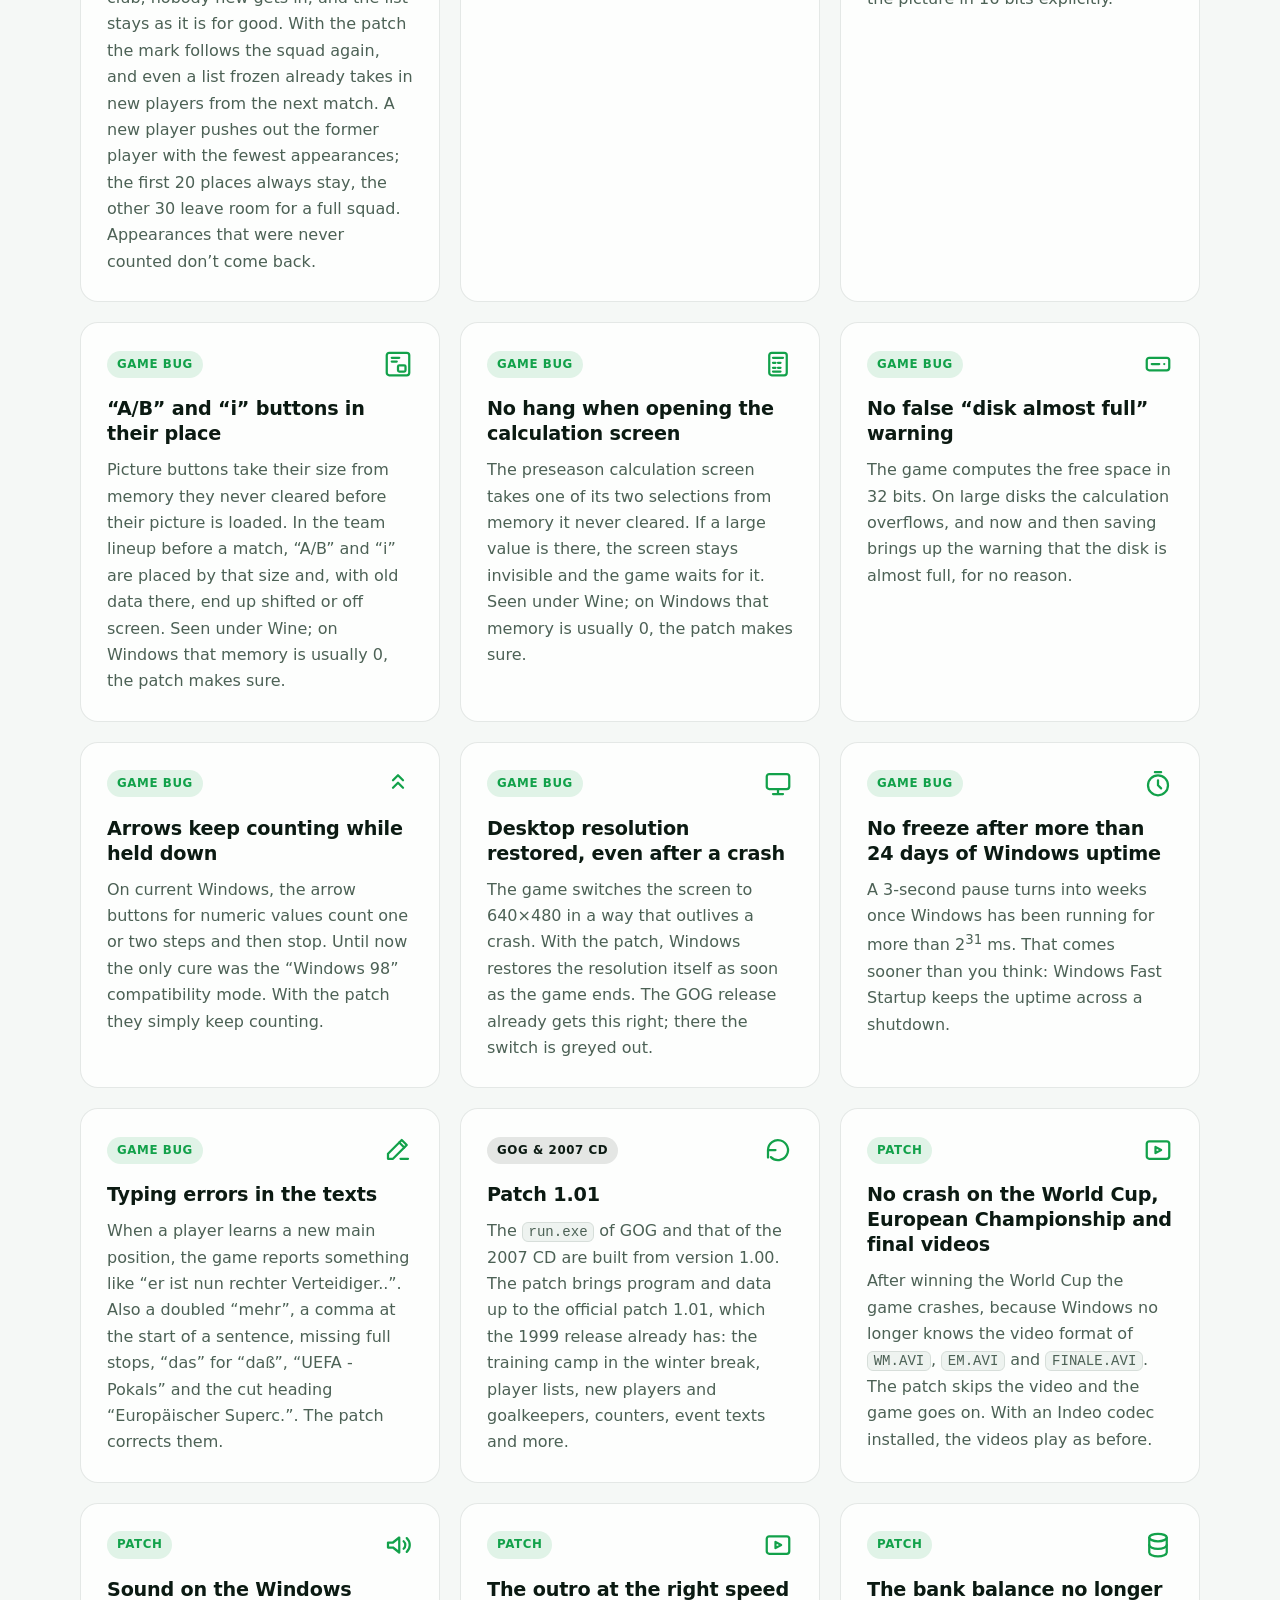
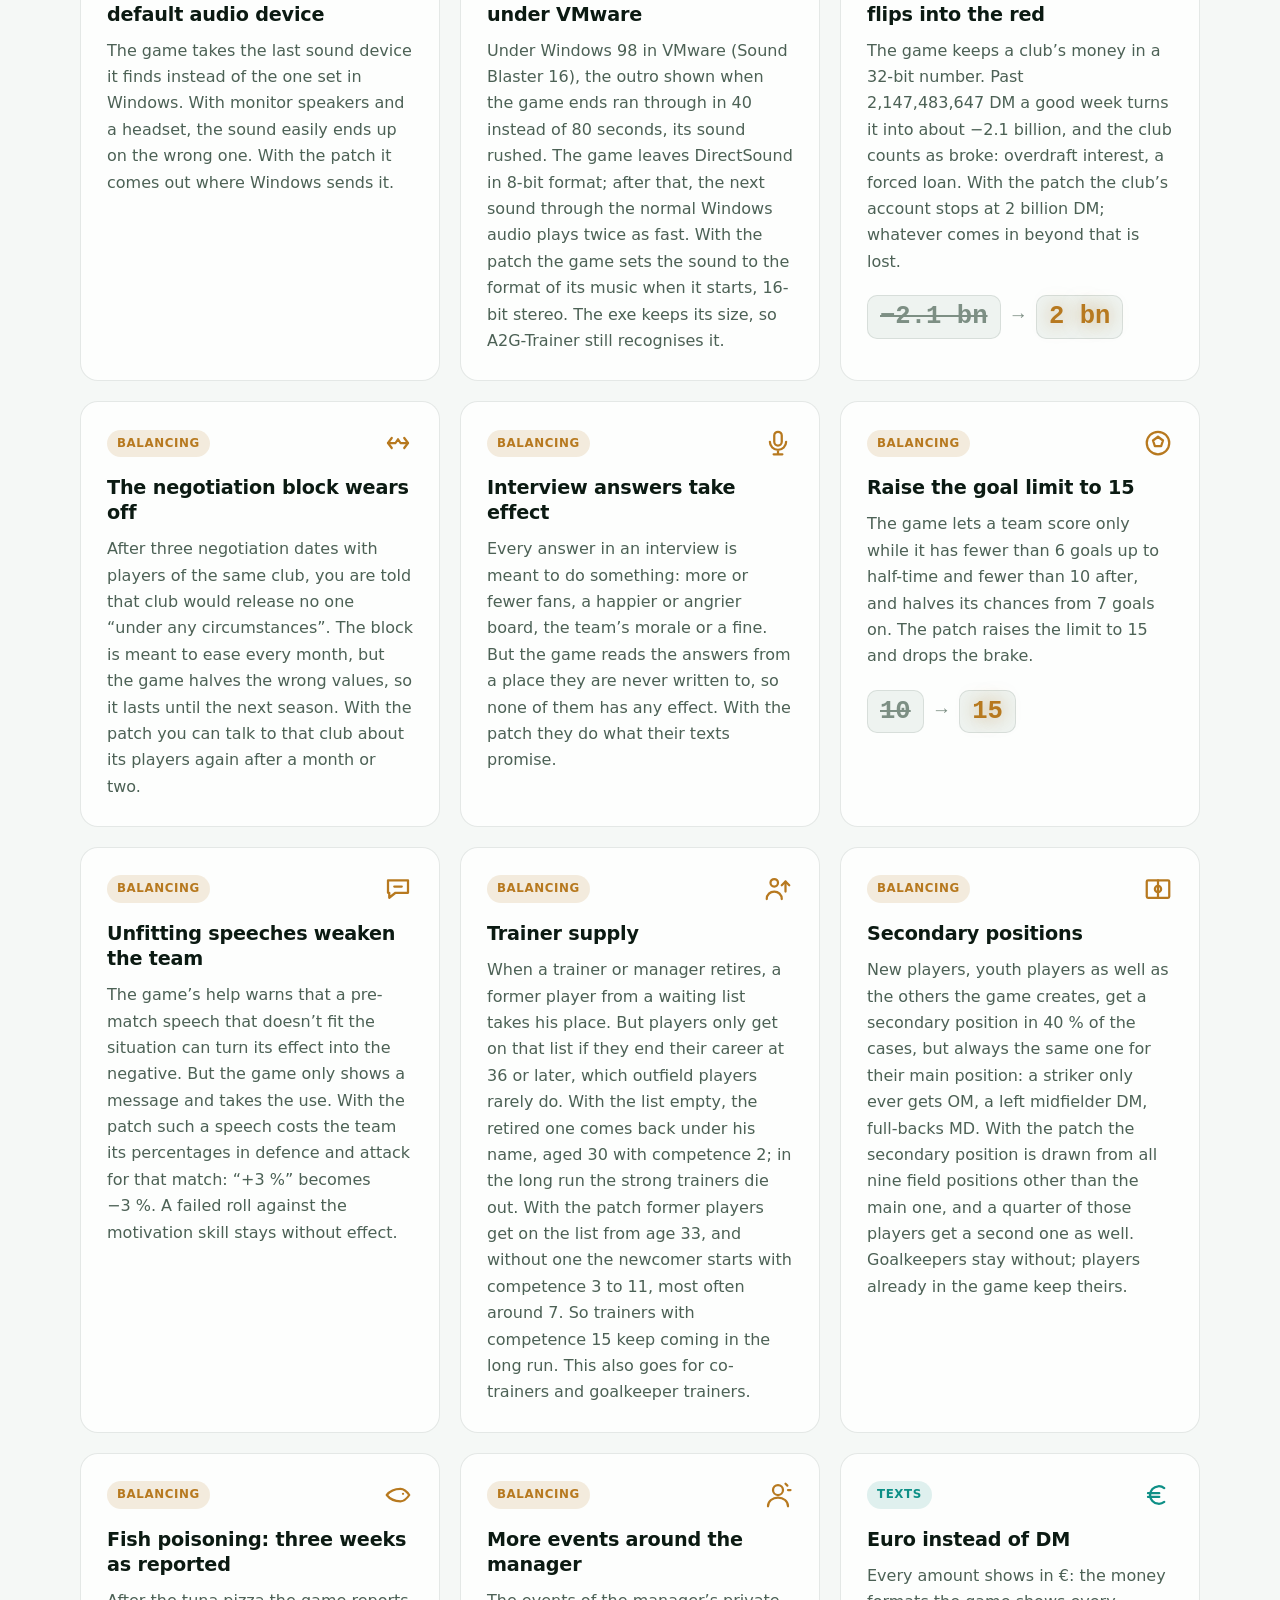
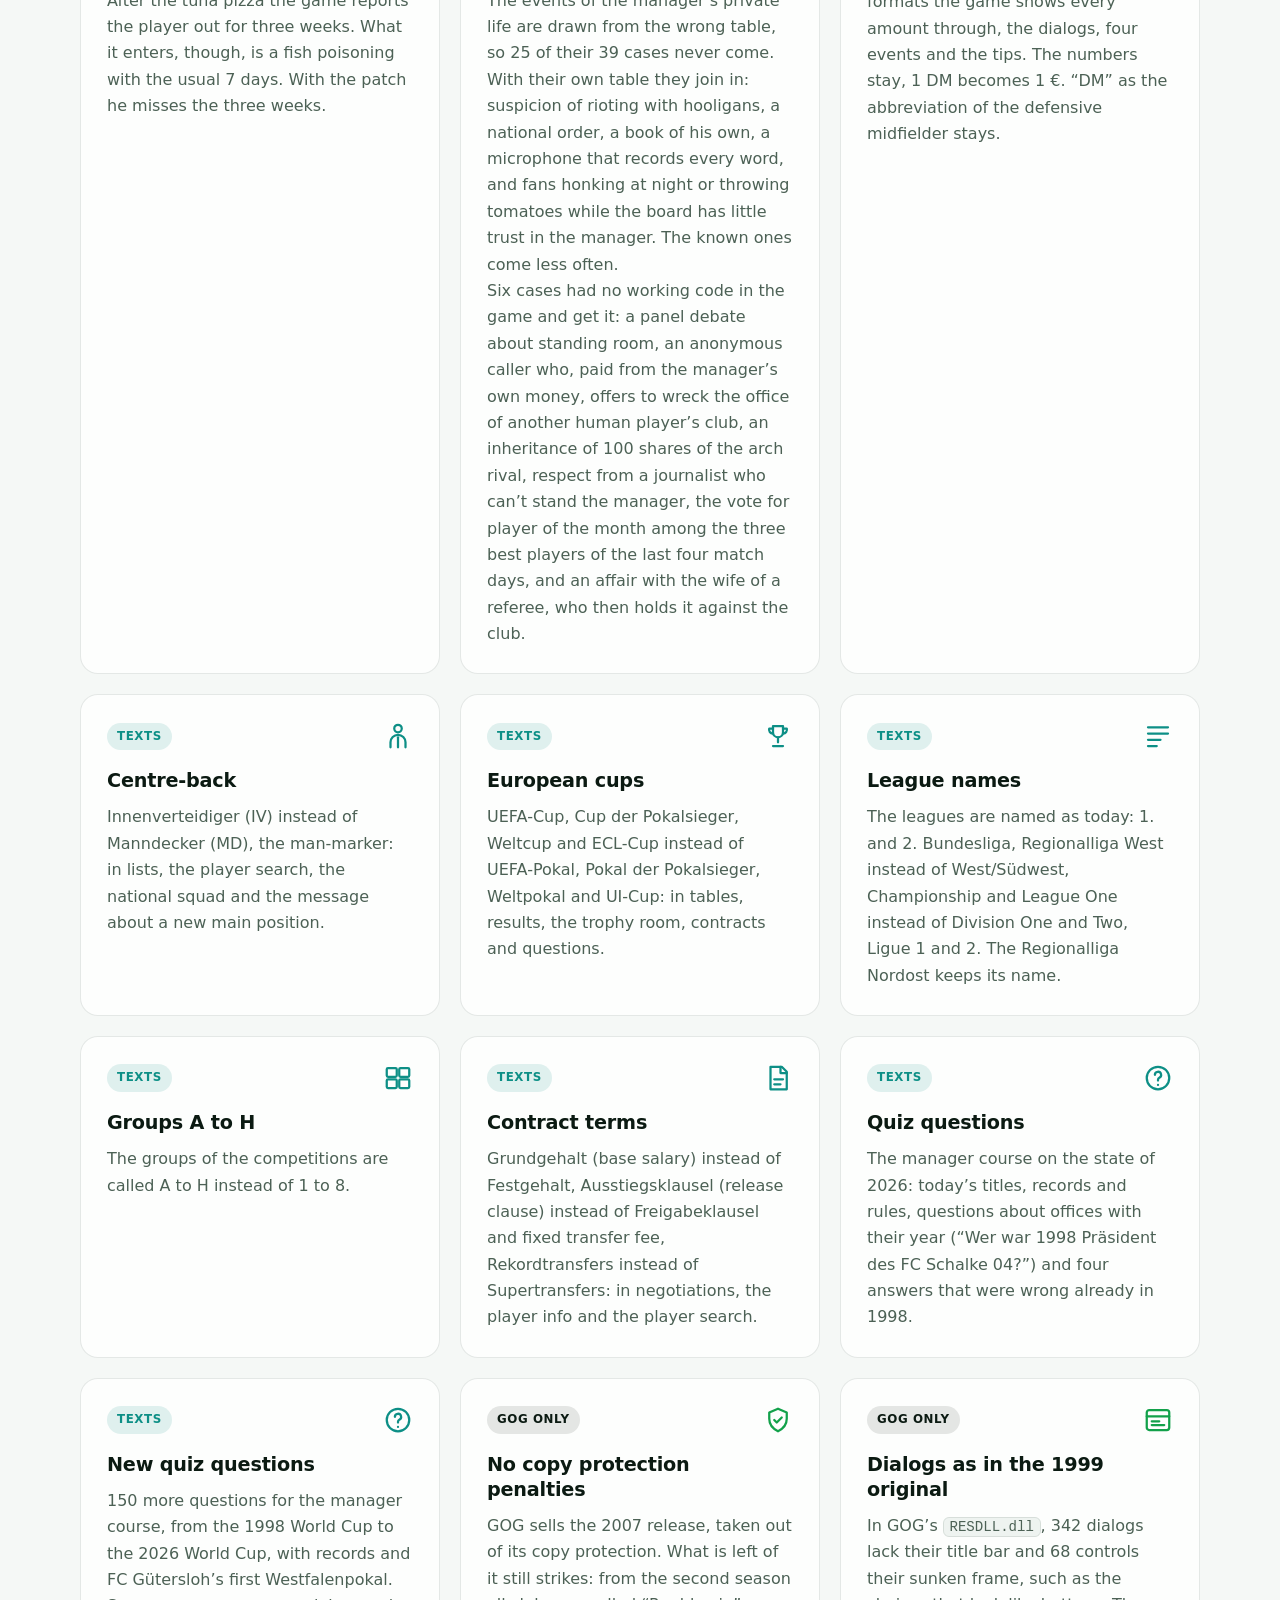
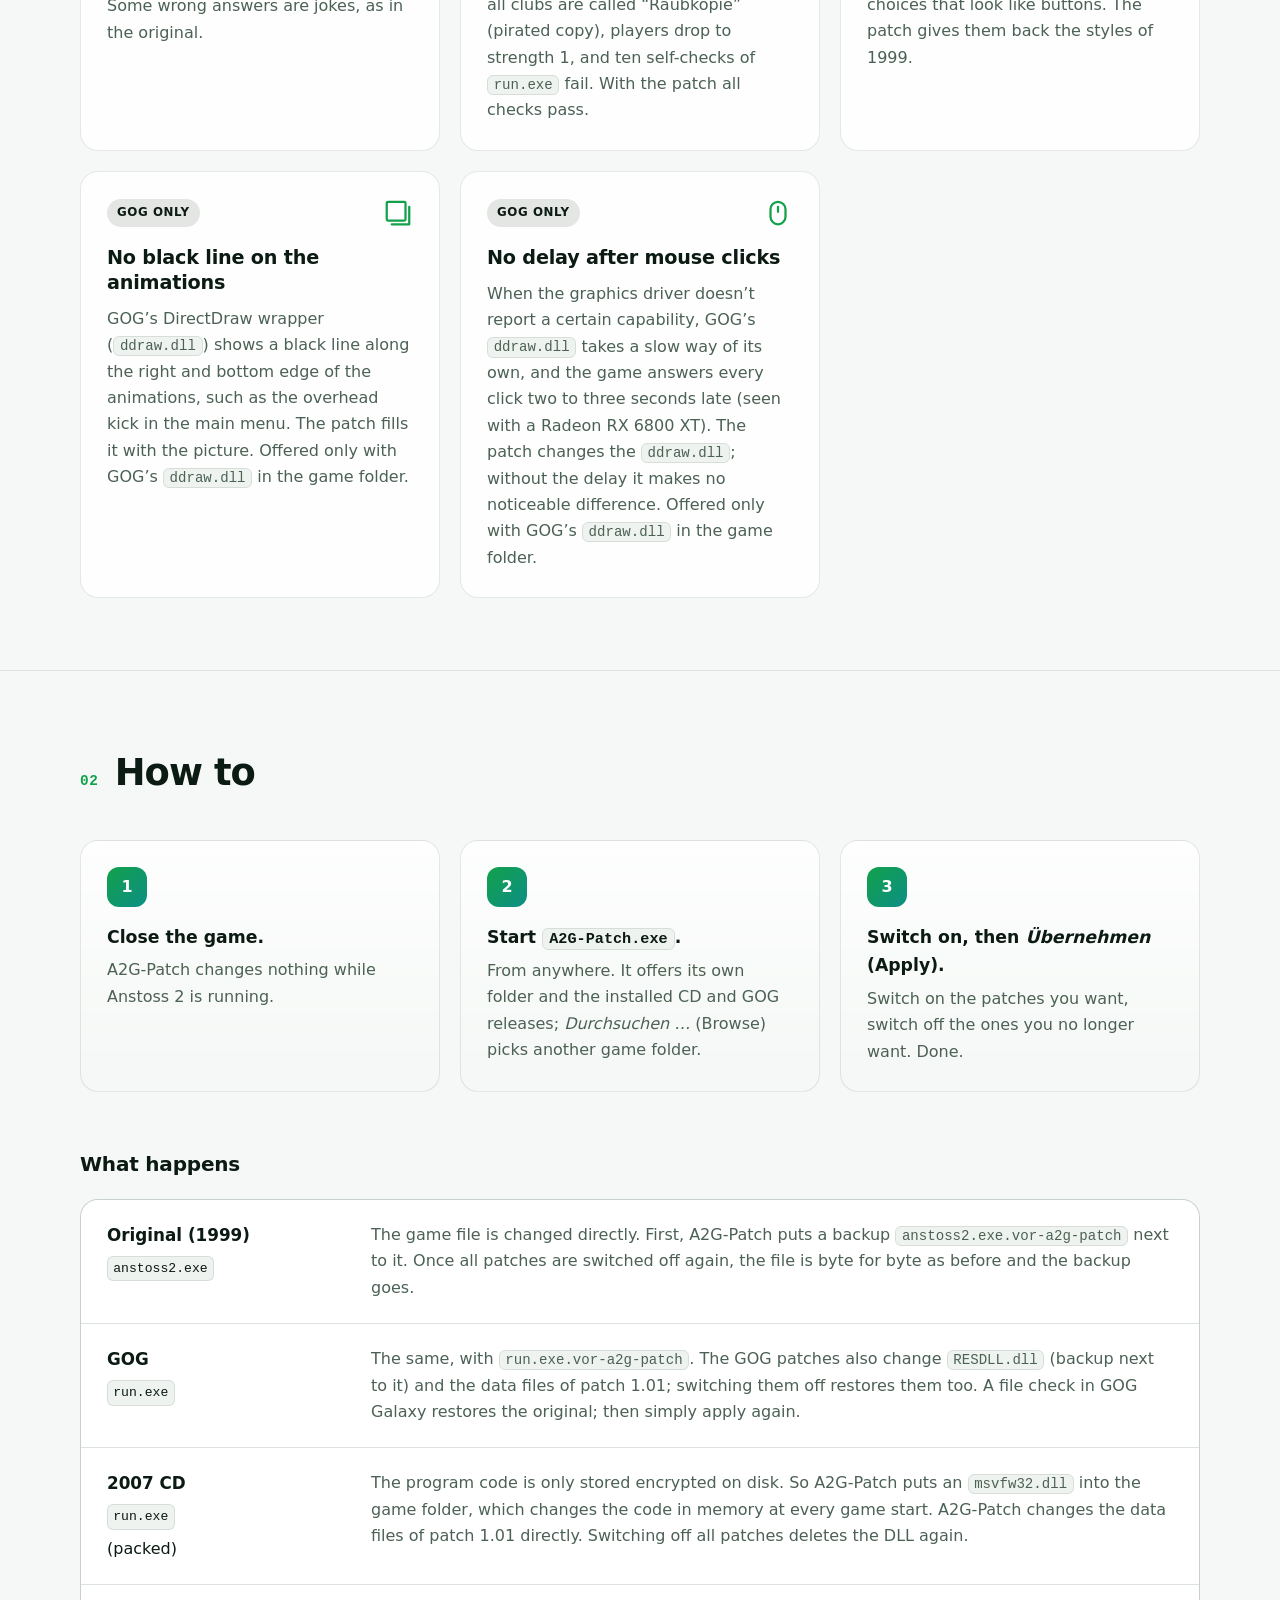
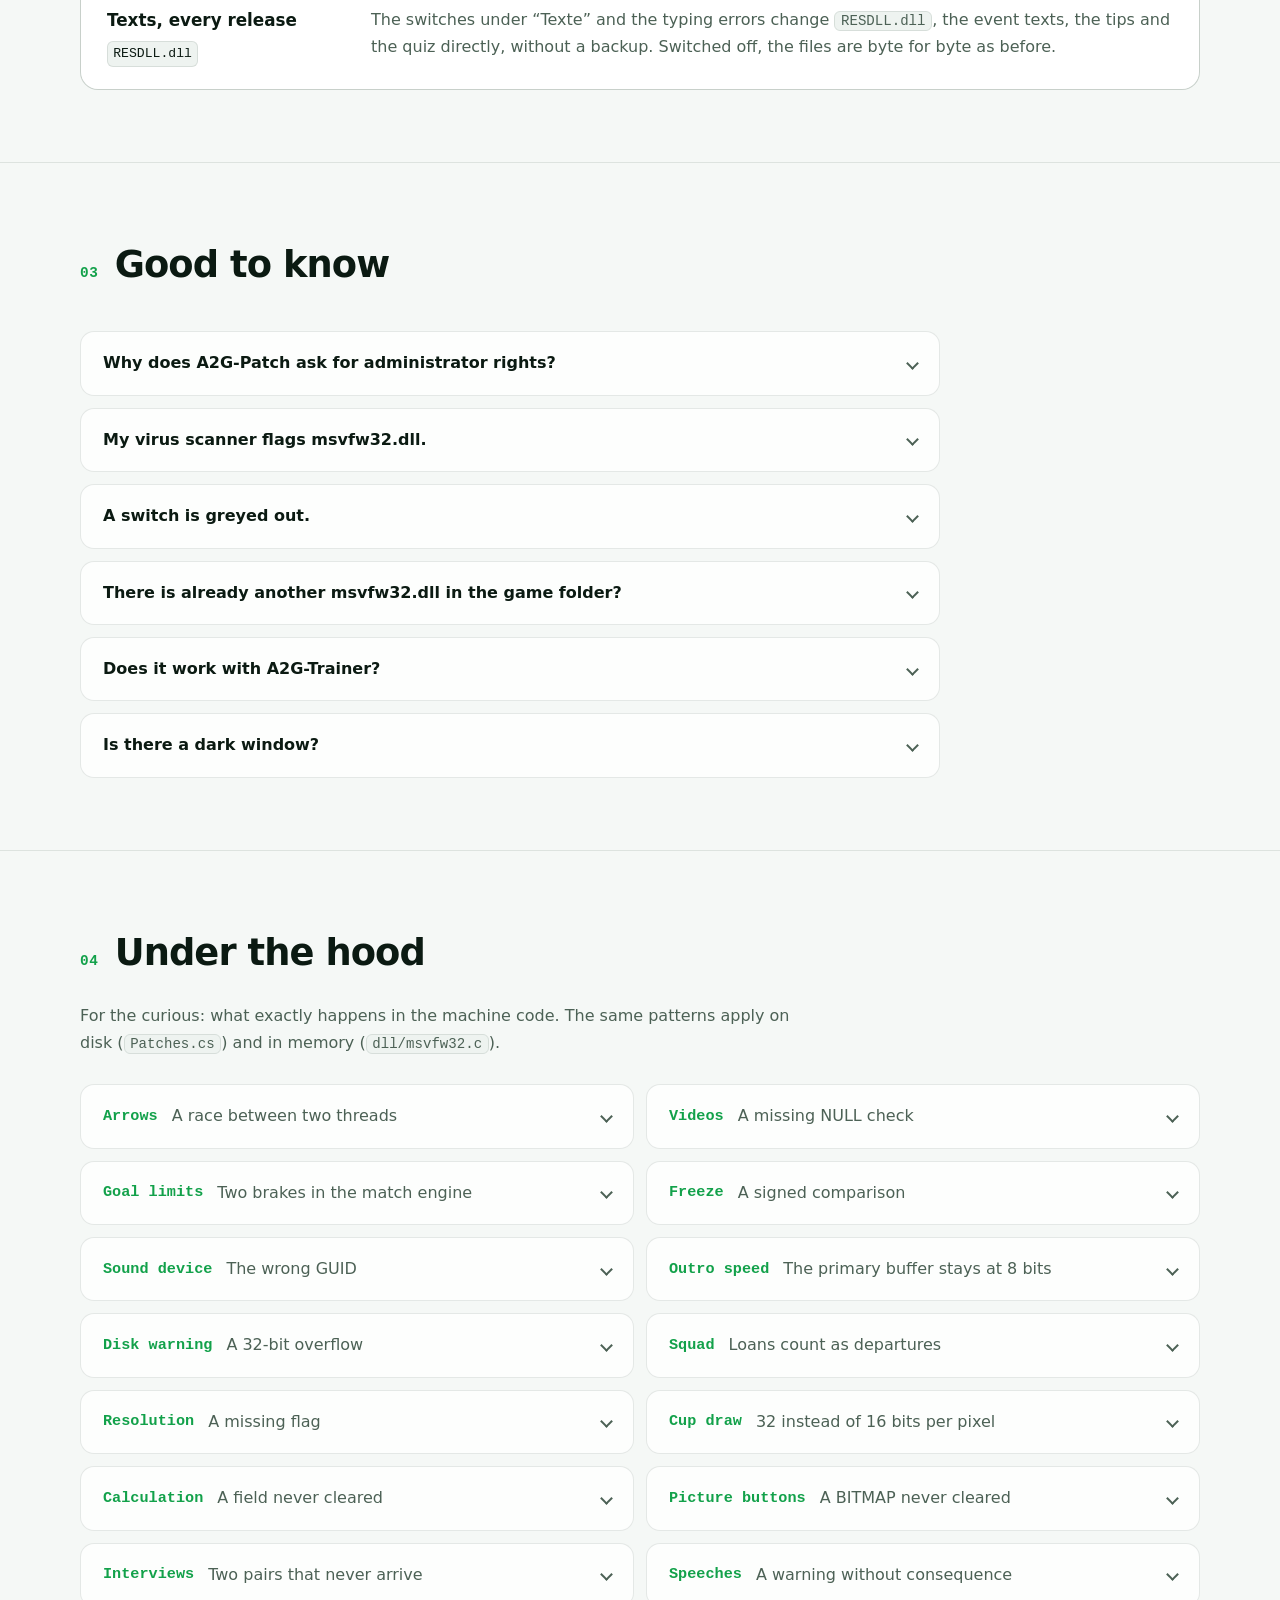
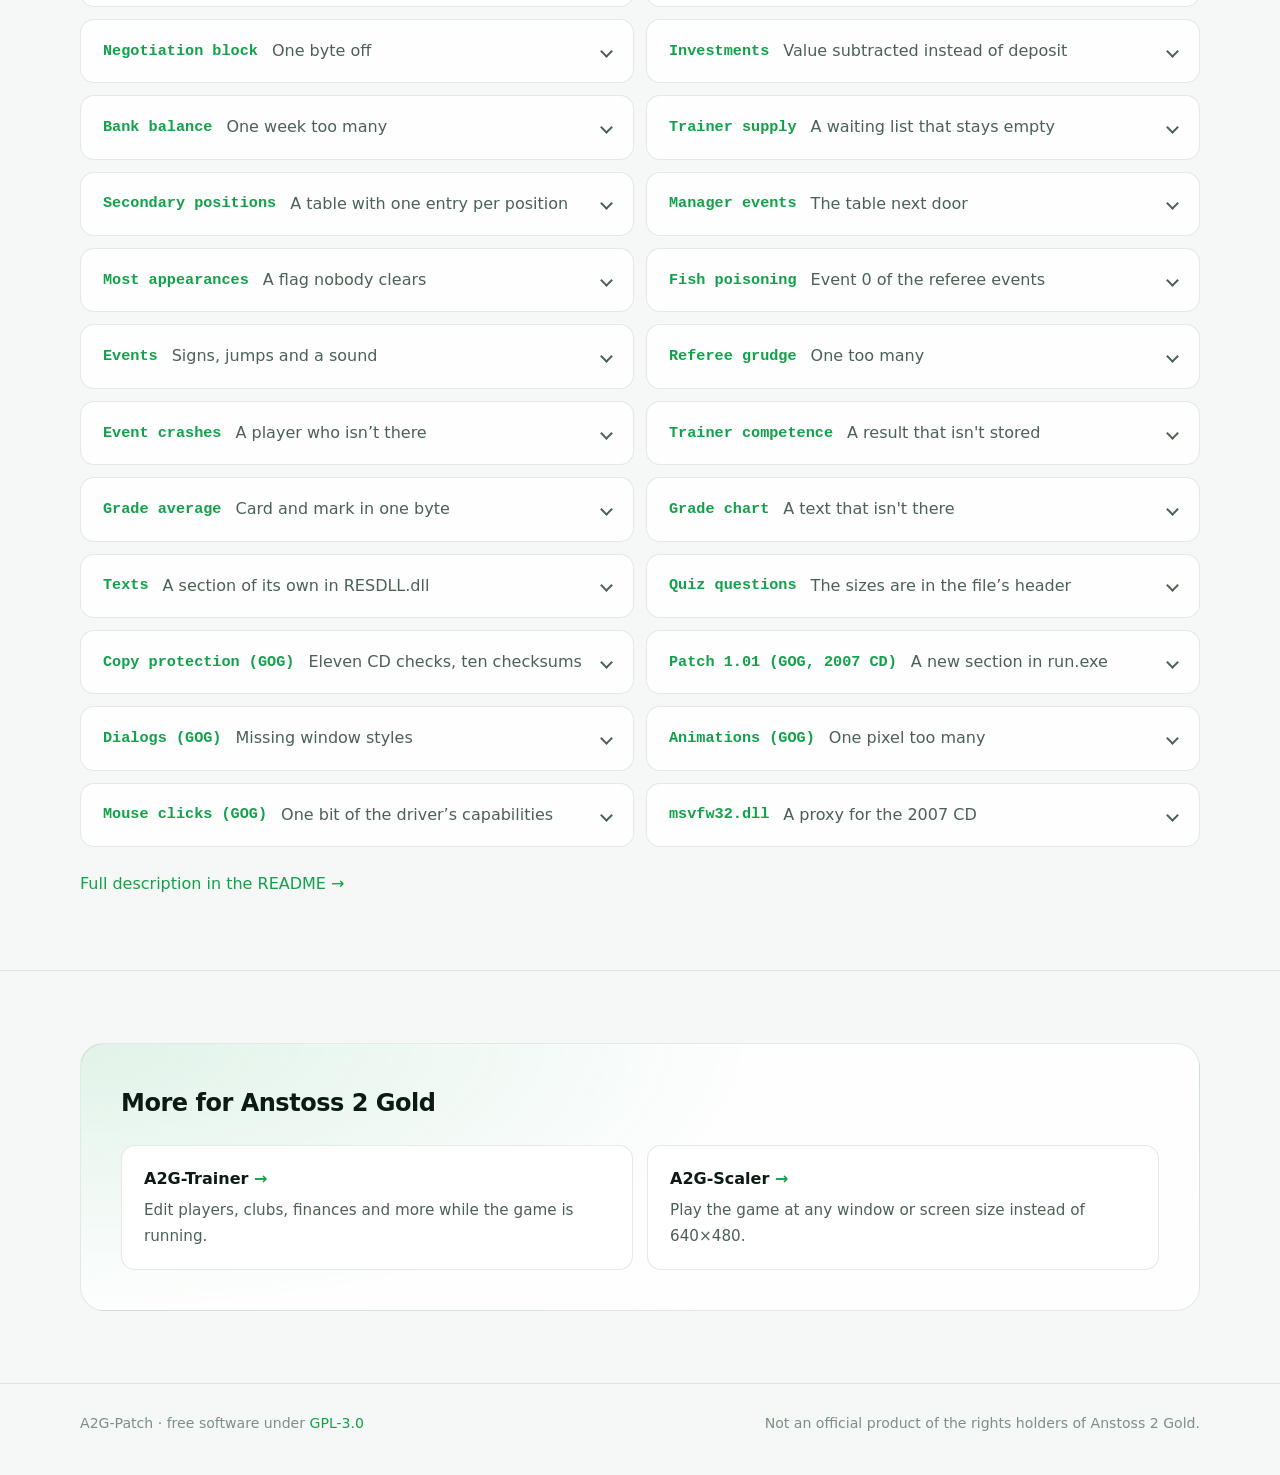
==== commit 267acaa5: "Add the secondary positions switch: new players' secondary position drawn from all field positions i" ====
--- a/site/en/index.html
+++ b/site/en/index.html
@@ -278,6 +278,14 @@
       <article class="card card-alt">
         <div class="card-head">
           <span class="tag tag-opt">Balancing</span>
+          <svg class="icon" viewBox="0 0 24 24" aria-hidden="true"><rect x="3" y="5" width="18" height="14" rx="1"/><path d="M12 5v14"/><circle cx="12" cy="12" r="2.5"/></svg>
+        </div>
+        <h3>Secondary positions</h3>
+        <p>New players, youth players as well as the others the game creates, get a secondary position in 40&nbsp;% of the cases, but always the same one for their main position: a striker only ever gets OM, a left midfielder DM, full-backs MD. With the patch the secondary position is drawn from all nine field positions other than the main one, and a quarter of those players get a second one as well. Goalkeepers stay without; players already in the game keep theirs.</p>
+      </article>
+      <article class="card card-alt">
+        <div class="card-head">
+          <span class="tag tag-opt">Balancing</span>
           <svg class="icon" viewBox="0 0 24 24" aria-hidden="true"><path d="M3 12c3-4 7-5 11-5 3 0 5 2 7 5-2 3-4 5-7 5-4 0-8-1-11-5z"/><path d="M16 11h.01"/></svg>
         </div>
         <h3>Fish poisoning: three weeks as reported</h3>
@@ -569,6 +577,13 @@
 place back without an entry: competence 2   →  3 + 4 × random(3): 3 to 11, most often 7</code></pre>
       </details>
       <details class="tech-item">
+        <summary><b>Secondary positions</b><span>A table with one entry per position</span></summary>
+        <p>Four functions create new players, one of them the youth players. Each clears both secondary positions and, for field players with random(100)&nbsp;&lt;&nbsp;40, sets the first from a table with one entry per main position: LI&nbsp;→&nbsp;MD, MD&nbsp;→&nbsp;LI, LV and RV&nbsp;→&nbsp;MD, RM&nbsp;→&nbsp;OM, LM&nbsp;→&nbsp;DM, DM&nbsp;→&nbsp;LI, OM&nbsp;→&nbsp;ST, ST&nbsp;→&nbsp;OM. Only the 1999 release's youth players get a second one, in 20&nbsp;% of those cases; GOG's build lacks it, Patch&nbsp;1.01 brings it back. The patch sends all four places to a routine of 83&nbsp;bytes that uses the game's random function. It lies in the replaced youth player branch in the 1999 release, at the end of the import section in GOG's, in memory of its own in the DLL. In an emulator, each of the eight other field positions came up as the first secondary position for every main position, each of the remaining seven as the second. With Patch&nbsp;1.01 the routine takes over its jump at the youth players' place; both can be switched on and off in any order.</p>
+<pre><code>mov dl,[ecx+table] / mov [esi+21],dl  →  call routine
+routine: [esi+21] = random(8): one of the field positions other than the main one
+         random(100) &lt; 25: [esi+22] = random(7): one of the others</code></pre>
+      </details>
+      <details class="tech-item">
         <summary><b>Manager events</b><span>The table next door</span></summary>
         <p>The dispatcher for the manager’s private life is built from the same table as the one for another kind of events (14 pairs of weight and case). Its own table of 39 pairs lies 56&nbsp;bytes behind and is used nowhere. The new cases never ran, so each was read. The honking text holds the name twice, it is passed once, and <code>sprintf</code> takes the caller’s saved <code>esi</code> as the second string: garbage or a crash.</p>
         <p>Six cases get code of their own (MASM, <code>tools/manager_events.asm</code>): 13, 21, 35 and 39 have only their texts, 25 builds its message but never shows it, 34 fills the name with an empty string. The code lies in three functions nothing refers to (a news item never drawn, debug keys of the game, tab stops of a list box), the three questions behind the first part, where the question dialog reaches them. The jump table of the <code>switch</code> leads the six cases there. Case 34 reads the journalist’s first name from <code>KLEINIG.SAV</code>; the game keeps only outlet and last name.</p>
